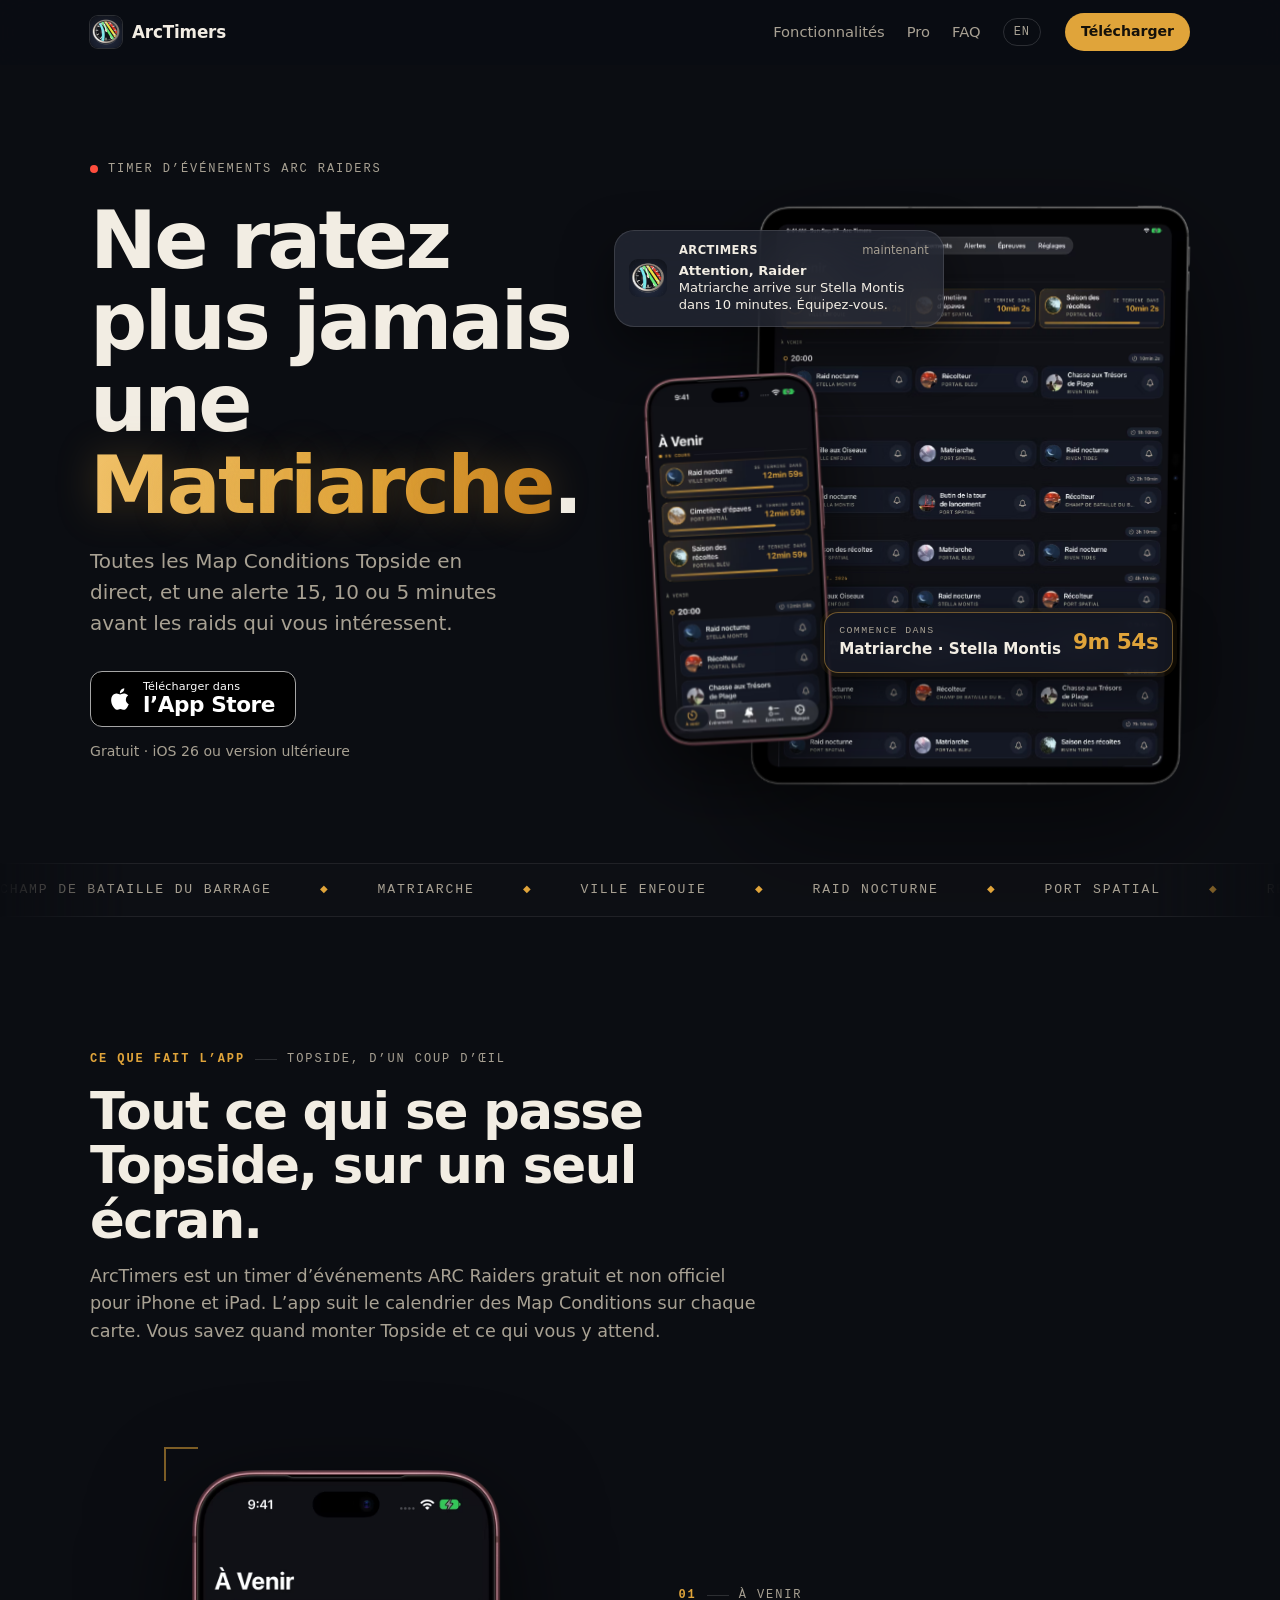
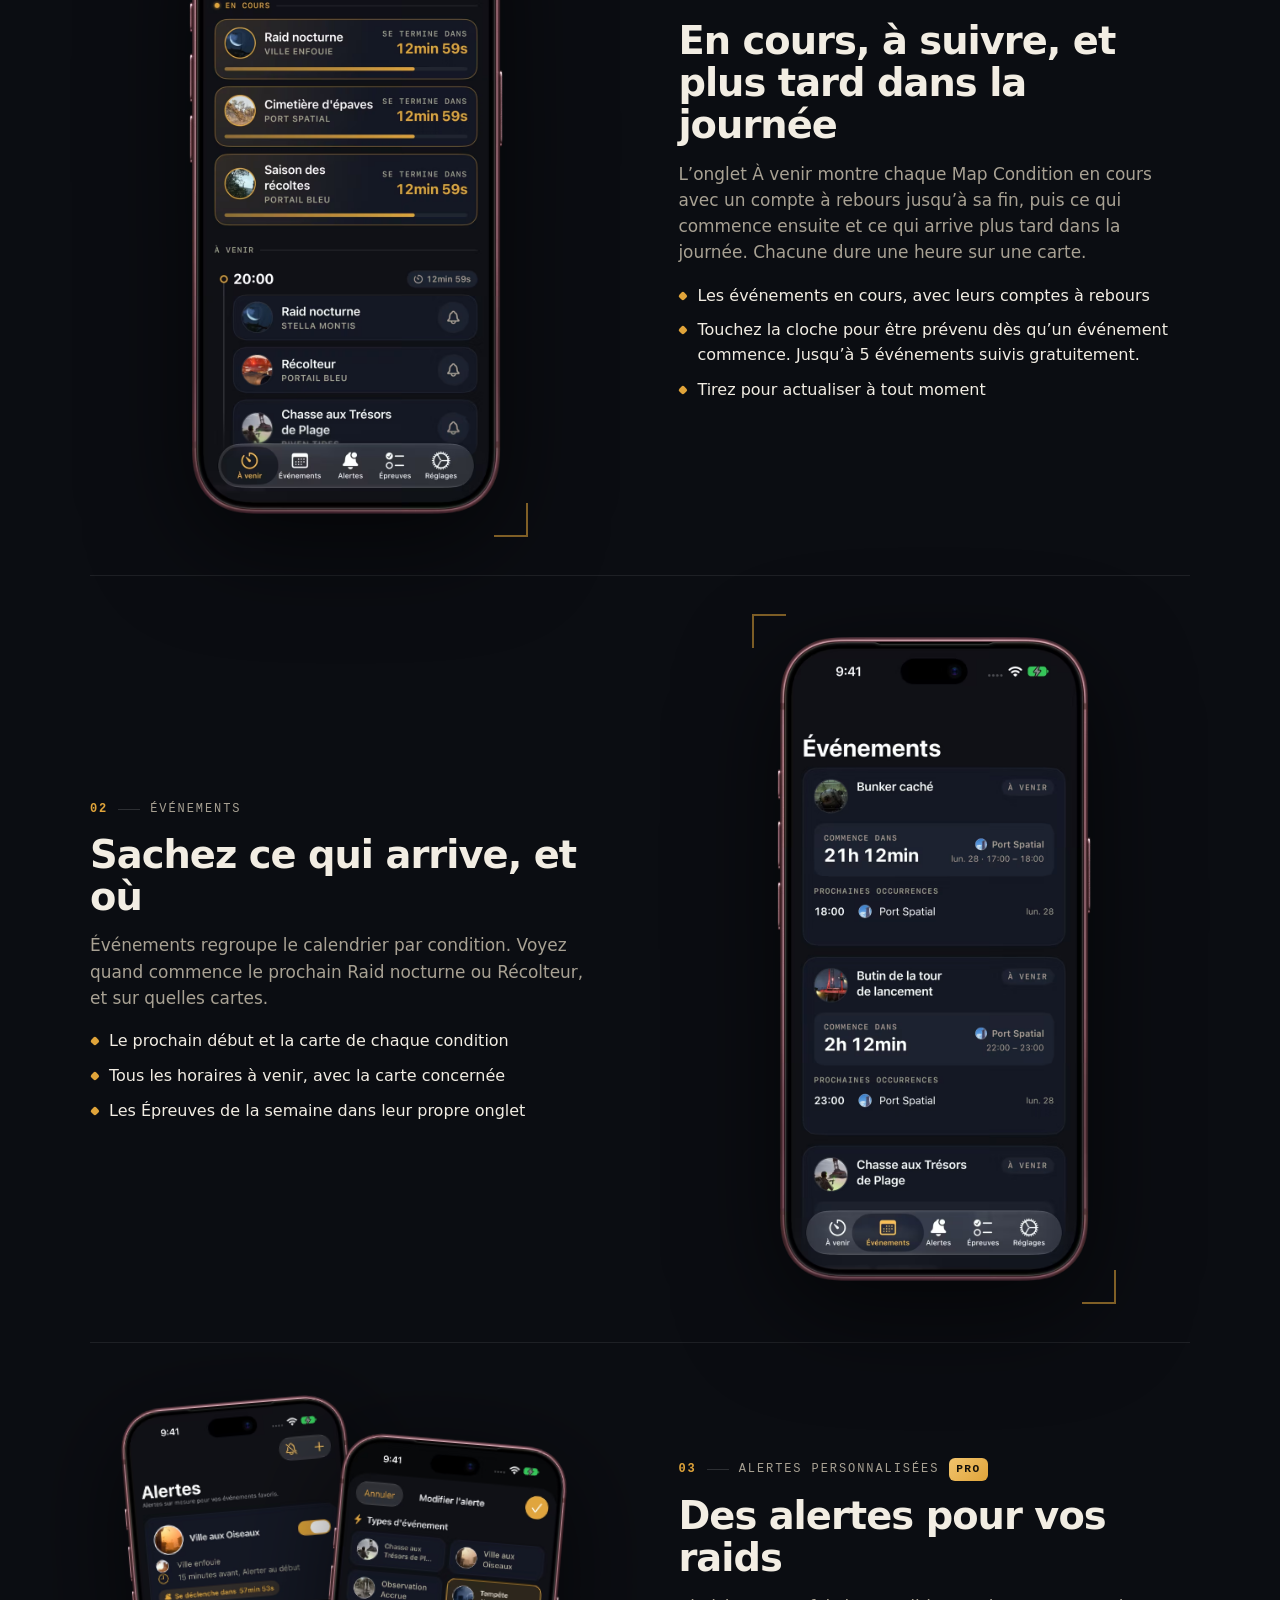
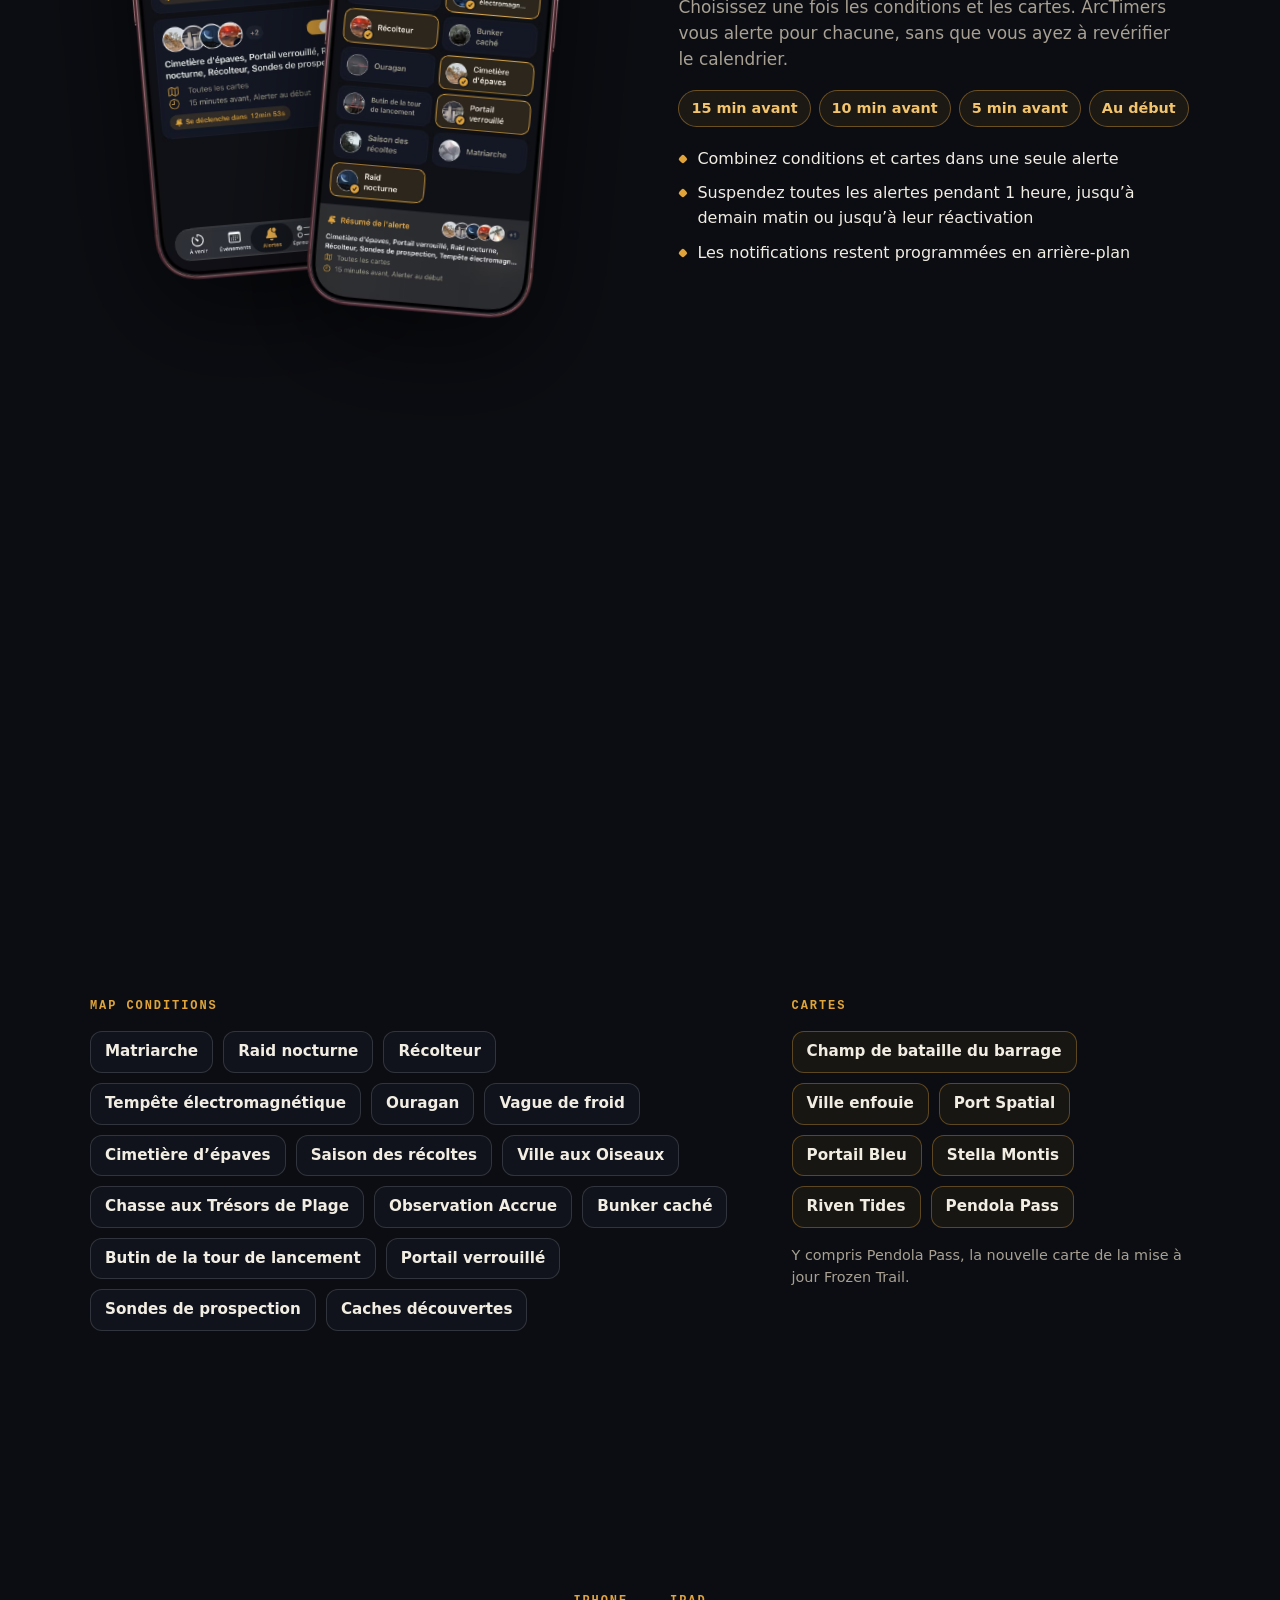
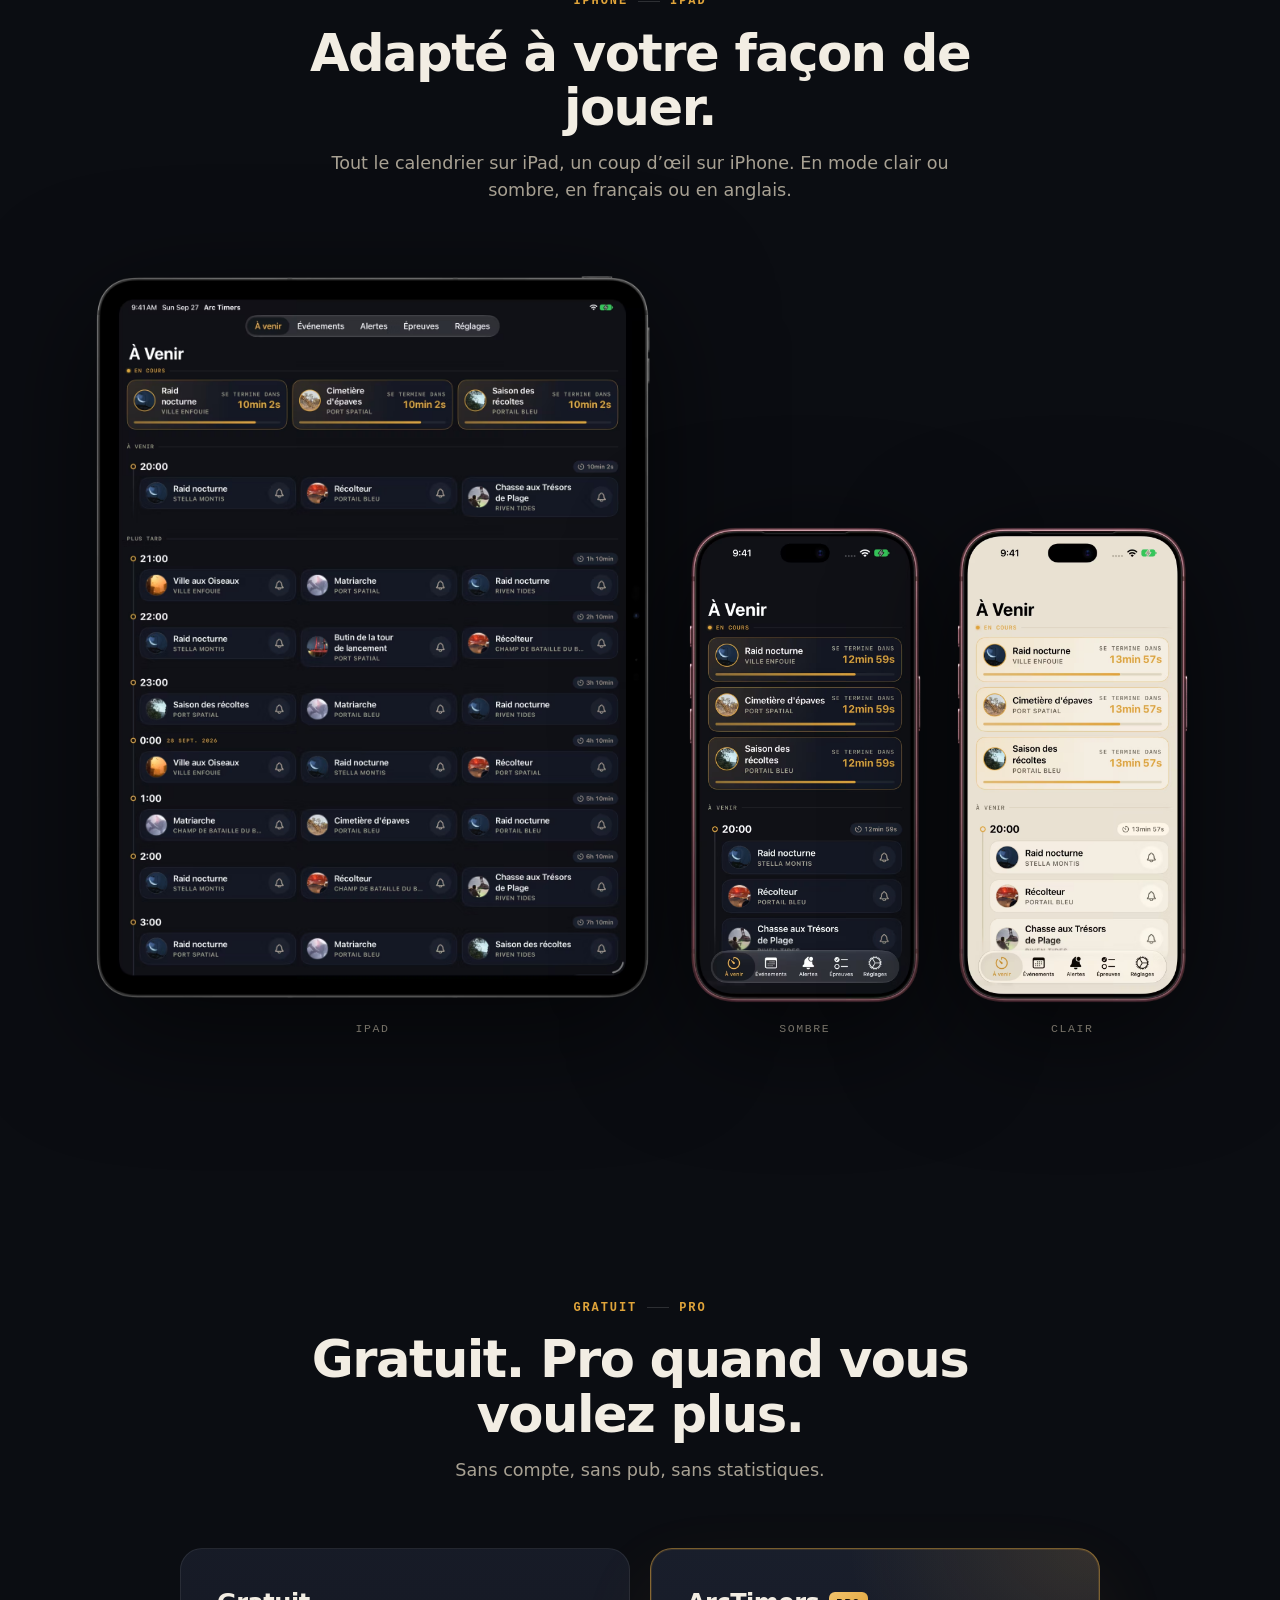
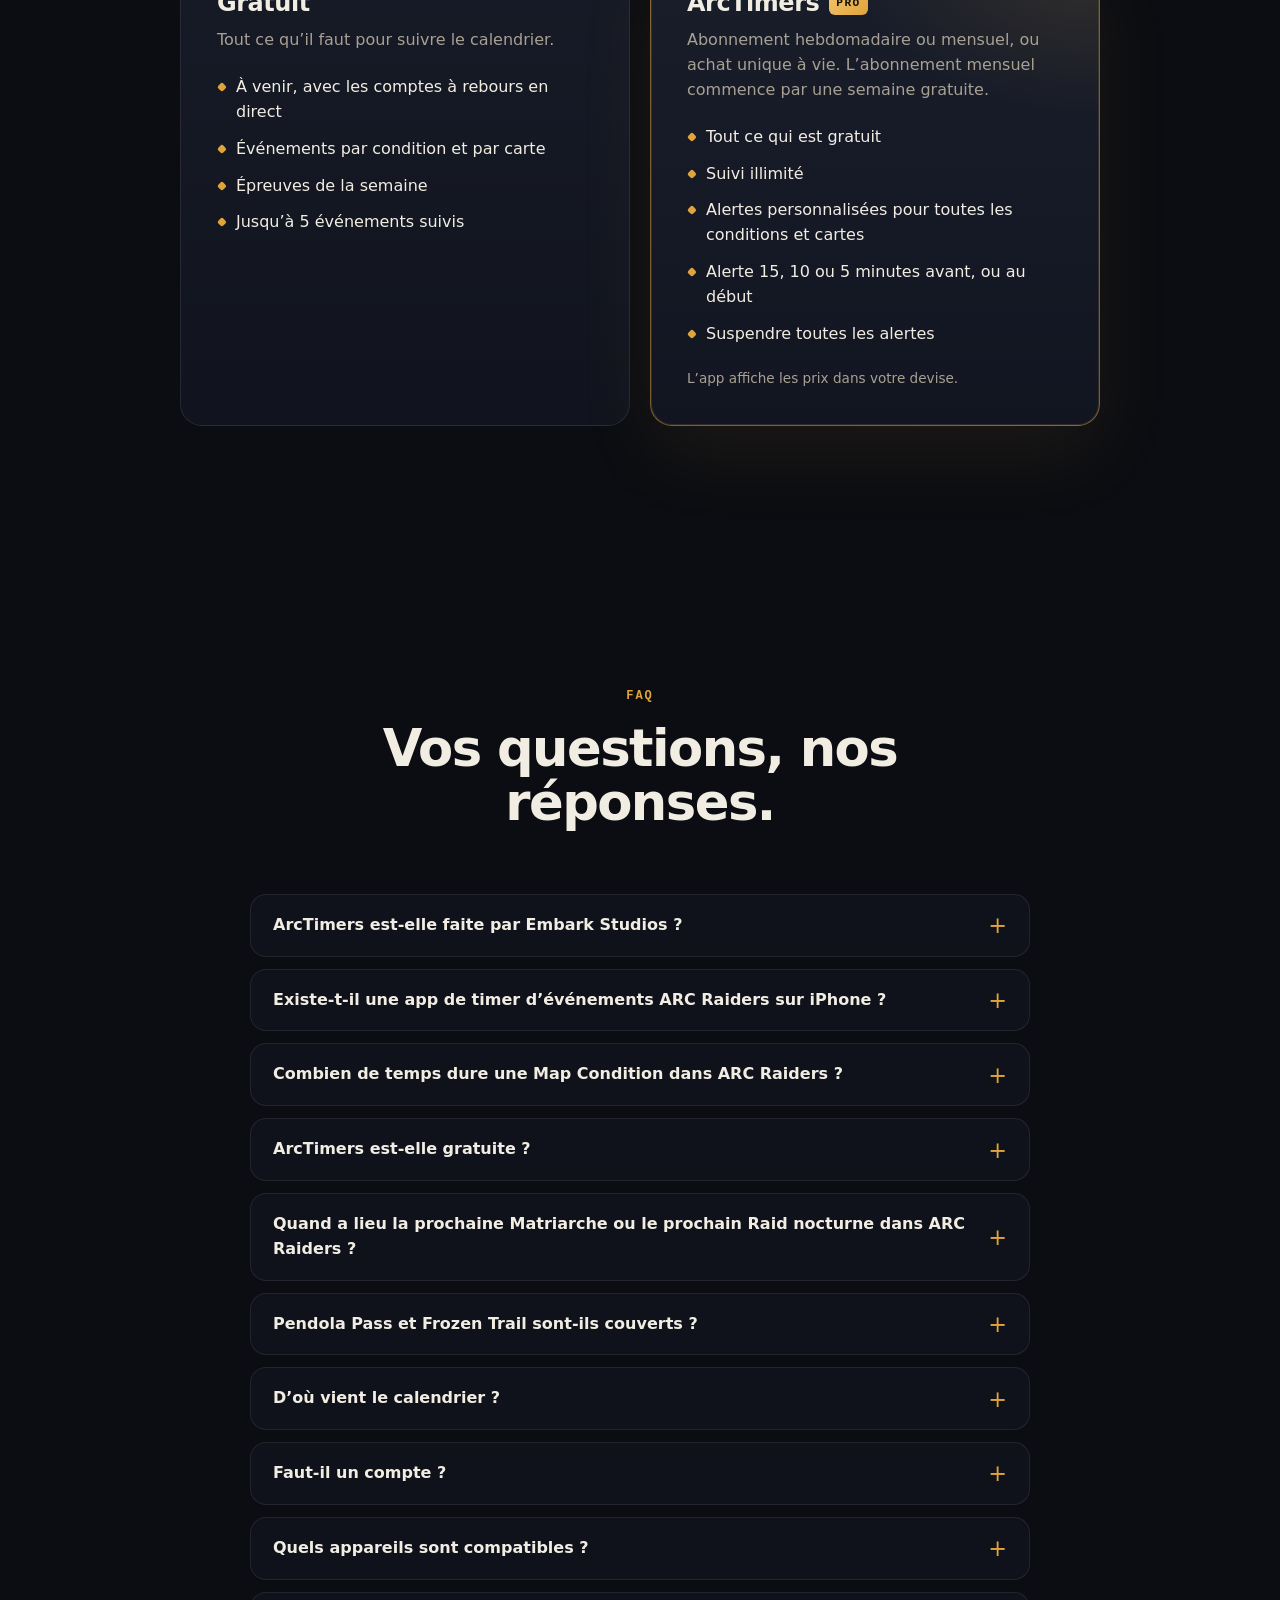
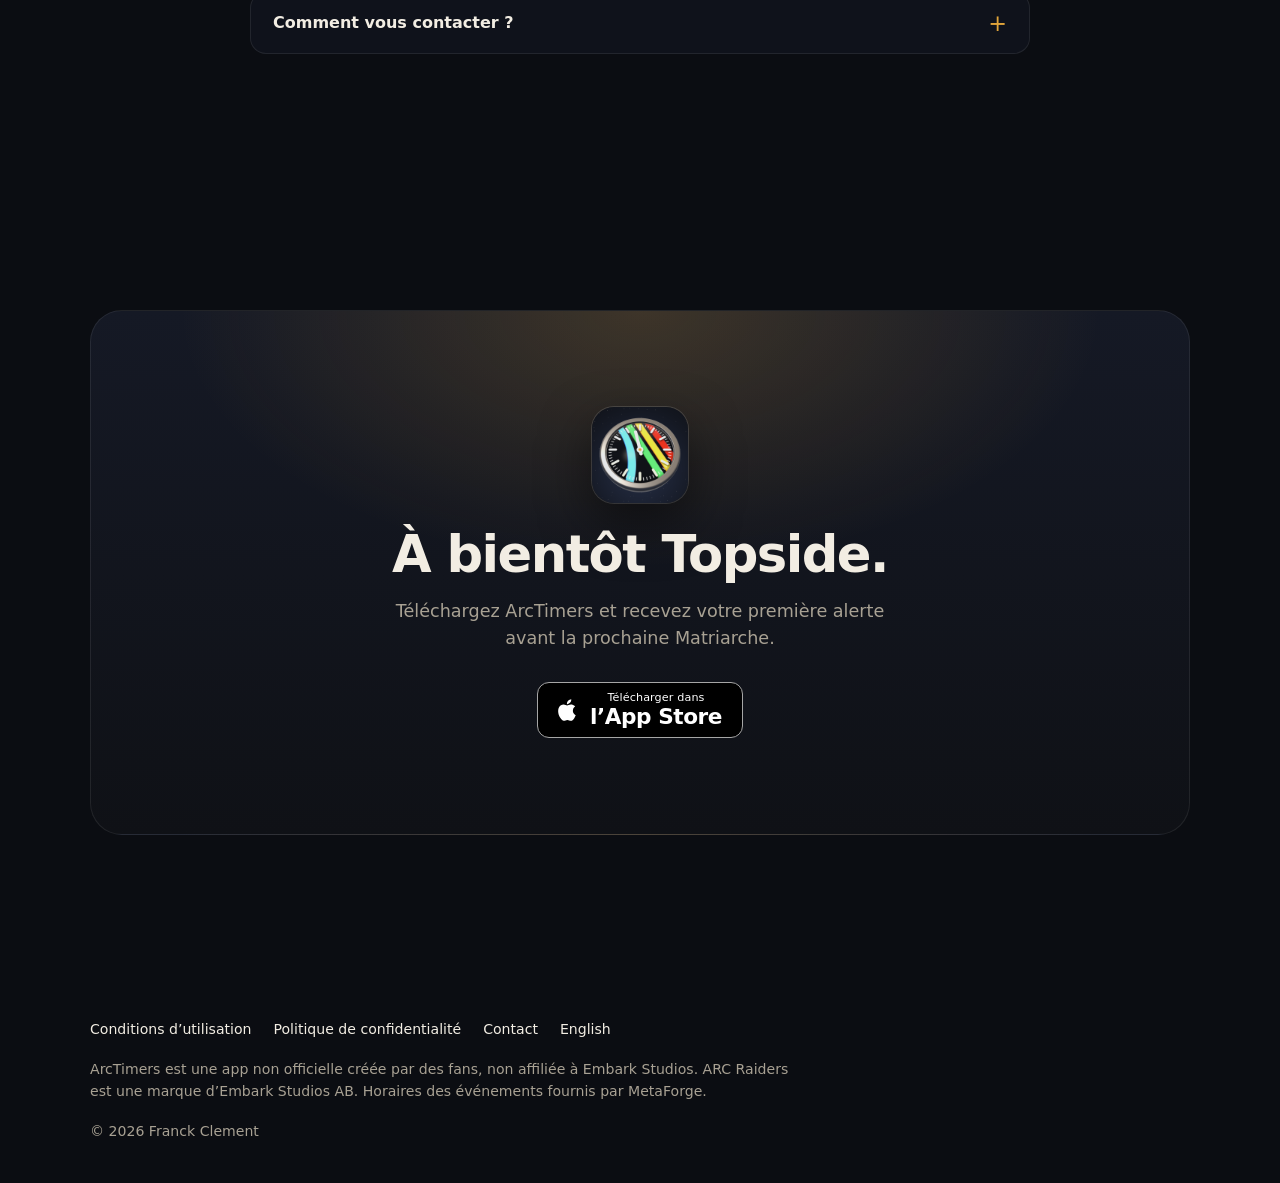
==== fr/index.html @ dec4a7a3 "Add Cloudflare Web Analytics and describe it in the privacy policy" ====
<!DOCTYPE html>
<html lang="fr" class="no-js">
<head>
    <meta charset="UTF-8" />
    <meta name="viewport" content="width=device-width, initial-scale=1, viewport-fit=cover" />
    <meta name="theme-color" content="#0b0d12" />
    <title>Timer d’événements ARC Raiders et alertes | ArcTimers</title>
    <meta name="description" content="Le timer des événements ARC Raiders sur iPhone et iPad : chaque Map Condition, comme la Matriarche, sur chaque carte, avec une alerte avant le début." />
    <link rel="canonical" href="https://arctimers.com/fr/" />
    <link rel="alternate" hreflang="en" href="https://arctimers.com/" />
    <link rel="alternate" hreflang="fr" href="https://arctimers.com/fr/" />
    <link rel="alternate" hreflang="x-default" href="https://arctimers.com/" />
    <meta name="apple-itunes-app" content="app-id=6758253513" />
    <meta property="og:type" content="website" />
    <meta property="og:site_name" content="ArcTimers" />
    <meta property="og:title" content="ArcTimers : ne ratez plus jamais une Matriarche" />
    <meta property="og:description" content="Les Map Conditions d’ARC Raiders en direct, et une alerte avant vos raids. Gratuit sur iPhone et iPad." />
    <meta property="og:url" content="https://arctimers.com/fr/" />
    <meta property="og:image" content="https://arctimers.com/assets/img/og-fr.jpg" />
    <meta property="og:locale" content="fr_FR" />
    <meta property="og:locale:alternate" content="en_US" />
    <meta name="twitter:card" content="summary_large_image" />
    <link rel="icon" type="image/png" href="../assets/img/favicon.png" />
    <link rel="apple-touch-icon" href="../assets/img/apple-touch-icon.png" />
    <link rel="stylesheet" href="../assets/site.css" />
    <script type="application/ld+json">
{
    "@context": "https://schema.org",
    "@graph": [
        {
            "@type": "WebSite",
            "@id": "https://arctimers.com/#website",
            "url": "https://arctimers.com/",
            "name": "ArcTimers",
            "inLanguage": "fr"
        },
        {
            "@type": "WebPage",
            "@id": "https://arctimers.com/fr/#webpage",
            "url": "https://arctimers.com/fr/",
            "name": "Timer d’événements ARC Raiders et alertes",
            "inLanguage": "fr",
            "isPartOf": {
                "@id": "https://arctimers.com/#website"
            },
            "about": {
                "@id": "https://arctimers.com/#app"
            },
            "mainEntity": {
                "@id": "https://arctimers.com/#app"
            },
            "primaryImageOfPage": "https://arctimers.com/assets/img/og-fr.jpg",
            "dateModified": "2026-10-05"
        },
        {
            "@type": "MobileApplication",
            "@id": "https://arctimers.com/#app",
            "name": "ArcTimers: Live Raid Alerts",
            "alternateName": [
                "ArcTimers",
                "ARC Raiders event timer"
            ],
            "description": "Timer des événements ARC Raiders et tracker des Map Conditions, avec une alerte avant chaque Matriarche, Raid nocturne, Récolteur et autre événement.",
            "operatingSystem": "iOS 26, iPadOS 26",
            "applicationCategory": "UtilitiesApplication",
            "url": "https://arctimers.com/fr/",
            "downloadUrl": "https://apps.apple.com/app/id6758253513",
            "installUrl": "https://apps.apple.com/app/id6758253513",
            "image": "https://arctimers.com/assets/img/icon.png",
            "screenshot": "https://arctimers.com/assets/img/fr-iphone-01-timeline.png",
            "inLanguage": [
                "en",
                "fr"
            ],
            "about": {
                "@type": "VideoGame",
                "name": "ARC Raiders",
                "publisher": {
                    "@type": "Organization",
                    "name": "Embark Studios"
                }
            },
            "author": {
                "@type": "Person",
                "name": "Franck Clement"
            },
            "offers": {
                "@type": "Offer",
                "price": "0",
                "priceCurrency": "USD"
            },
            "featureList": [
                "Calendrier des Map Conditions en direct avec comptes à rebours",
                "Événements par condition et par carte",
                "Épreuves de la semaine",
                "Notification au début des événements suivis",
                "Alertes personnalisées 15, 10 ou 5 minutes avant, ou au début (Pro)",
                "Suspendre toutes les alertes (Pro)",
                "Mode clair et sombre",
                "Français et anglais"
            ],
            "sameAs": [
                "https://apps.apple.com/app/id6758253513"
            ],
            "isAccessibleForFree": true
        },
        {
            "@type": "FAQPage",
            "@id": "https://arctimers.com/fr/#faq",
            "mainEntity": [
                {
                    "@type": "Question",
                    "name": "ArcTimers est-elle faite par Embark Studios ?",
                    "acceptedAnswer": {
                        "@type": "Answer",
                        "text": "Non. ArcTimers est une app compagnon et un tracker d’événements non officiels pour ARC Raiders (ArcRaiders), créés par des joueurs. Elle n’est pas affiliée à Embark Studios. ARC Raiders est une marque d’Embark Studios AB."
                    }
                },
                {
                    "@type": "Question",
                    "name": "Existe-t-il une app de timer d’événements ARC Raiders sur iPhone ?",
                    "acceptedAnswer": {
                        "@type": "Answer",
                        "text": "Oui. ArcTimers est un timer d’événements ARC Raiders gratuit pour iPhone et iPad. L’app affiche chaque Map Condition sur chaque carte avec un compte à rebours en direct, et vous envoie une notification avant les événements que vous suivez."
                    }
                },
                {
                    "@type": "Question",
                    "name": "Combien de temps dure une Map Condition dans ARC Raiders ?",
                    "acceptedAnswer": {
                        "@type": "Answer",
                        "text": "Une heure, sur une carte. Les conditions tournent sur les cartes au fil de la journée, et plusieurs peuvent être actives en même temps sur des cartes différentes. ArcTimers montre celles qui sont actives et quand chacune se termine."
                    }
                },
                {
                    "@type": "Question",
                    "name": "ArcTimers est-elle gratuite ?",
                    "acceptedAnswer": {
                        "@type": "Answer",
                        "text": "Oui. À venir, Événements, les Épreuves de la semaine et le suivi de 5 événements sont gratuits. ArcTimers Pro ajoute le suivi illimité, les alertes personnalisées pour toutes les conditions et cartes, une alerte 15, 10 ou 5 minutes avant, et la suspension des alertes. Pro existe en abonnement hebdomadaire, mensuel avec une semaine gratuite, ou en achat unique à vie."
                    }
                },
                {
                    "@type": "Question",
                    "name": "Quand a lieu la prochaine Matriarche ou le prochain Raid nocturne dans ARC Raiders ?",
                    "acceptedAnswer": {
                        "@type": "Answer",
                        "text": "Les Map Conditions tournent sur les cartes selon un calendrier, et chacune dure une heure. Ouvrez ArcTimers pour voir quand commence la prochaine Matriarche, le prochain Raid nocturne, Récolteur ou Tempête électromagnétique, et sur quelle carte, avec un compte à rebours en direct. Touchez la cloche pour être prévenu au début."
                    }
                },
                {
                    "@type": "Question",
                    "name": "Pendola Pass et Frozen Trail sont-ils couverts ?",
                    "acceptedAnswer": {
                        "@type": "Answer",
                        "text": "Oui. Pendola Pass, la carte qui arrive avec la mise à jour Frozen Trail, est suivie comme toutes les autres : Champ de bataille du barrage, Ville enfouie, Port Spatial, Portail Bleu, Stella Montis et Riven Tides."
                    }
                },
                {
                    "@type": "Question",
                    "name": "D’où vient le calendrier ?",
                    "acceptedAnswer": {
                        "@type": "Answer",
                        "text": "Des données communautaires ARC Raiders de MetaForge (metaforge.app). L’app se met à jour à l’ouverture, quand vous tirez pour actualiser, et en arrière-plan pour que vos notifications restent à l’heure."
                    }
                },
                {
                    "@type": "Question",
                    "name": "Faut-il un compte ?",
                    "acceptedAnswer": {
                        "@type": "Answer",
                        "text": "Non. Pas d’inscription, pas de pub, pas de statistiques, pas de SDK tiers. Vos événements suivis et vos alertes personnalisées restent sur votre appareil. Tous les détails dans la Politique de confidentialité."
                    }
                },
                {
                    "@type": "Question",
                    "name": "Quels appareils sont compatibles ?",
                    "acceptedAnswer": {
                        "@type": "Answer",
                        "text": "iPhone et iPad sous iOS ou iPadOS 26 ou version ultérieure. L’app est disponible en français et en anglais."
                    }
                },
                {
                    "@type": "Question",
                    "name": "Comment vous contacter ?",
                    "acceptedAnswer": {
                        "@type": "Answer",
                        "text": "Écrivez à support@arctimers.com. Vos retours et idées sont les bienvenus."
                    }
                }
            ]
        }
    ]
}
    </script>
    <script defer src="../assets/site.js"></script>
</head>
<body>
    <a class="skip" href="#main">Aller au contenu</a>

    <header class="site-header">
        <div class="wrap">
            <a class="brand" href="./" aria-label="Accueil ArcTimers">
                <img src="../assets/img/icon.png" alt="Icône de l’app ArcTimers" width="32" height="32" />
                ArcTimers
            </a>
            <nav class="site-nav" aria-label="Principal">
                <a href="#features">Fonctionnalités</a>
                <a href="#pro">Pro</a>
                <a href="#faq">FAQ</a>
                <a class="lang" href="../" hreflang="en" lang="en">EN</a>
            </nav>
            <a class="btn btn-gold" href="https://apps.apple.com/app/apple-store/id6758253513?pt=120827598&amp;ct=website-header&amp;mt=8">Télécharger</a>
        </div>
    </header>

    <main id="main">
        <section class="hero">
            <div class="wrap">
                <div class="copy">
                    <h1><span class="kicker"><span class="live-dot" aria-hidden="true"></span>Timer d’événements ARC Raiders</span> Ne ratez plus jamais une <span class="gold">Matriarche</span>.</h1>
                    <p class="lede">Toutes les Map Conditions Topside en direct, et une alerte 15, 10 ou 5 minutes avant les raids qui vous intéressent.</p>
                    <div class="cta-row">
                        <a class="appstore" href="https://apps.apple.com/app/apple-store/id6758253513?pt=120827598&amp;ct=website-hero&amp;mt=8" aria-label="Télécharger ArcTimers dans l’App Store">
                            <svg viewBox="0 0 24 24" fill="currentColor" aria-hidden="true"><path d="M18.71 19.5c-.83 1.24-1.71 2.45-3.05 2.47-1.34.03-1.77-.79-3.29-.79-1.53 0-2 .77-3.27.82-1.31.05-2.3-1.32-3.14-2.53C4.25 17 2.94 12.45 4.7 9.39c.87-1.52 2.43-2.48 4.12-2.51 1.28-.02 2.5.87 3.29.87.78 0 2.26-1.07 3.81-.91.65.03 2.47.26 3.64 1.98-.09.06-2.17 1.28-2.15 3.81.03 3.02 2.65 4.03 2.68 4.04-.03.07-.42 1.44-1.38 2.83M13 3.5c.73-.83 1.94-1.46 2.94-1.5.13 1.17-.34 2.35-1.04 3.19-.69.85-1.83 1.51-2.95 1.42-.15-1.15.41-2.35 1.05-3.11z"/></svg>
                            <span><small>Télécharger dans</small><strong>l’App Store</strong></span>
                        </a>
                        <span class="cta-note">Gratuit · iOS 26 ou version ultérieure</span>
                    </div>
                </div>

                <div class="stage" aria-hidden="true">
                    <picture>
                        <source type="image/avif" srcset="../assets/img/fr-ipad-01-timeline.avif" />
                        <img class="ipad" src="../assets/img/fr-ipad-01-timeline.png" width="1400" height="1826" alt="ArcTimers sur iPad avec le calendrier en direct des Map Conditions d’ARC Raiders." fetchpriority="high" />
                    </picture>
                    <picture>
                        <source type="image/avif" srcset="../assets/img/fr-iphone-01-timeline.avif" />
                        <img class="iphone" src="../assets/img/fr-iphone-01-timeline.png" width="760" height="1554" alt="ArcTimers sur iPhone avec les événements ARC Raiders en cours et leurs comptes à rebours." fetchpriority="high" />
                    </picture>
                    <div class="notif float">
                        <img src="../assets/img/icon.png" alt="Icône de l’app ArcTimers" width="38" height="38" />
                        <div class="top"><b>ArcTimers</b><span>maintenant</span></div>
                        <p><strong>Attention, Raider</strong>Matriarche arrive sur Stella Montis dans 10 minutes. Équipez-vous.</p>
                    </div>
                    <div class="chip float delay">
                        <div>
                            <div class="label">Commence dans</div>
                            <div class="name">Matriarche · Stella Montis</div>
                        </div>
                        <div class="time" data-countdown>9m 59s</div>
                    </div>
                </div>
            </div>
        </section>

        <div class="ticker" aria-label="Cartes et Map Conditions couvertes">
            <div class="ticker-track">
                <span>Champ de bataille du barrage</span><span>Matriarche</span><span>Ville enfouie</span><span>Raid nocturne</span><span>Port Spatial</span><span>Récolteur</span><span>Portail Bleu</span><span>Tempête électromagnétique</span><span>Stella Montis</span><span>Ouragan</span><span>Riven Tides</span><span>Cimetière d’épaves</span><span>Pendola Pass</span><span>Saison des récoltes</span>
                <span aria-hidden="true">Champ de bataille du barrage</span><span aria-hidden="true">Matriarche</span><span aria-hidden="true">Ville enfouie</span><span aria-hidden="true">Raid nocturne</span><span aria-hidden="true">Port Spatial</span><span aria-hidden="true">Récolteur</span><span aria-hidden="true">Portail Bleu</span><span aria-hidden="true">Tempête électromagnétique</span><span aria-hidden="true">Stella Montis</span><span aria-hidden="true">Ouragan</span><span aria-hidden="true">Riven Tides</span><span aria-hidden="true">Cimetière d’épaves</span><span aria-hidden="true">Pendola Pass</span><span aria-hidden="true">Saison des récoltes</span>
            </div>
        </div>

        <section class="section" id="features">
            <div class="wrap">
                <div class="section-head reveal">
                    <span class="kicker"><b>Ce que fait l’app</b><span class="dash"></span>Topside, d’un coup d’œil</span>
                    <h2>Tout ce qui se passe Topside, sur un seul écran.</h2>
                    <p>ArcTimers est un timer d’événements ARC Raiders gratuit et non officiel pour iPhone et iPad. L’app suit le calendrier des Map Conditions sur chaque carte. Vous savez quand monter Topside et ce qui vous y attend.</p>
                </div>

                <article class="feature">
                    <div class="media reveal">
                        <picture>
                            <source type="image/avif" srcset="../assets/img/fr-iphone-01-timeline.avif" />
                            <img class="phone" src="../assets/img/fr-iphone-01-timeline.png" width="760" height="1554" loading="lazy" decoding="async" alt="L’onglet À venir d’ArcTimers pour ARC Raiders sur iPhone : Raid nocturne, Cimetière d’épaves et Saison des récoltes en cours avec leurs comptes à rebours, puis les conditions de 20 h." />
                        </picture>
                    </div>
                    <div class="copy reveal">
                        <span class="kicker"><b>01</b><span class="dash"></span>À venir</span>
                        <h3>En cours, à suivre, et plus tard dans la journée</h3>
                        <p>L’onglet À venir montre chaque Map Condition en cours avec un compte à rebours jusqu’à sa fin, puis ce qui commence ensuite et ce qui arrive plus tard dans la journée. Chacune dure une heure sur une carte.</p>
                        <ul class="ticks">
                            <li>Les événements en cours, avec leurs comptes à rebours</li>
                            <li>Touchez la cloche pour être prévenu dès qu’un événement commence. Jusqu’à 5 événements suivis gratuitement.</li>
                            <li>Tirez pour actualiser à tout moment</li>
                        </ul>
                    </div>
                </article>

                <article class="feature flip">
                    <div class="media reveal">
                        <picture>
                            <source type="image/avif" srcset="../assets/img/fr-iphone-02-events.avif" />
                            <img class="phone" src="../assets/img/fr-iphone-02-events.png" width="760" height="1554" loading="lazy" decoding="async" alt="L’onglet Événements : Chasse aux Trésors de Plage commence dans 13 minutes sur Riven Tides, avec ses prochains horaires en dessous." />
                        </picture>
                    </div>
                    <div class="copy reveal">
                        <span class="kicker"><b>02</b><span class="dash"></span>Événements</span>
                        <h3>Sachez ce qui arrive, et où</h3>
                        <p>Événements regroupe le calendrier par condition. Voyez quand commence le prochain Raid nocturne ou Récolteur, et sur quelles cartes.</p>
                        <ul class="ticks">
                            <li>Le prochain début et la carte de chaque condition</li>
                            <li>Tous les horaires à venir, avec la carte concernée</li>
                            <li>Les Épreuves de la semaine dans leur propre onglet</li>
                        </ul>
                    </div>
                </article>

                <article class="feature">
                    <div class="media reveal">
                        <div class="duo">
                            <picture>
                                <source type="image/avif" srcset="../assets/img/fr-iphone-03-alerts.avif" />
                                <img class="phone" src="../assets/img/fr-iphone-03-alerts.png" width="760" height="1554" loading="lazy" decoding="async" alt="L’onglet Alertes avec deux alertes personnalisées : Ville aux Oiseaux sur Ville enfouie, et plusieurs conditions sur toutes les cartes." />
                            </picture>
                            <picture>
                                <source type="image/avif" srcset="../assets/img/fr-iphone-04-alert-editor.avif" />
                                <img class="phone" src="../assets/img/fr-iphone-04-alert-editor.png" width="760" height="1554" loading="lazy" decoding="async" alt="Modification d’une alerte personnalisée : Récolteur, Portail verrouillé et Raid nocturne sont sélectionnés." />
                            </picture>
                        </div>
                    </div>
                    <div class="copy reveal">
                        <span class="kicker"><b>03</b><span class="dash"></span>Alertes personnalisées <span class="pro-tag">PRO</span></span>
                        <h3>Des alertes pour vos raids</h3>
                        <p>Choisissez une fois les conditions et les cartes. ArcTimers vous alerte pour chacune, sans que vous ayez à revérifier le calendrier.</p>
                        <div class="leadtimes" aria-label="Délais d’alerte">
                            <span>15 min avant</span><span>10 min avant</span><span>5 min avant</span><span>Au début</span>
                        </div>
                        <ul class="ticks">
                            <li>Combinez conditions et cartes dans une seule alerte</li>
                            <li>Suspendez toutes les alertes pendant 1 heure, jusqu’à demain matin ou jusqu’à leur réactivation</li>
                            <li>Les notifications restent programmées en arrière-plan</li>
                        </ul>
                    </div>
                </article>
            </div>
        </section>

        <section class="section conditions" aria-labelledby="conditions-title">
            <div class="wrap">
                <div class="section-head reveal">
                    <span class="kicker"><b>Map Conditions</b><span class="dash"></span>Cartes</span>
                    <h2 id="conditions-title">Chaque Map Condition d’ARC Raiders, sur chaque carte.</h2>
                    <p>ArcTimers suit tout le calendrier des événements d’ARC Raiders. Chaque Map Condition dure une heure sur une carte, et l’app vous montre quand commence la prochaine, où, et vous prévient avant.</p>
                </div>
                <div class="catalog reveal">
                    <div>
                        <h3>Map Conditions</h3>
                        <ul class="chips">
                            <li>Matriarche</li>
                            <li>Raid nocturne</li>
                            <li>Récolteur</li>
                            <li>Tempête électromagnétique</li>
                            <li>Ouragan</li>
                            <li>Vague de froid</li>
                            <li>Cimetière d’épaves</li>
                            <li>Saison des récoltes</li>
                            <li>Ville aux Oiseaux</li>
                            <li>Chasse aux Trésors de Plage</li>
                            <li>Observation Accrue</li>
                            <li>Bunker caché</li>
                            <li>Butin de la tour de lancement</li>
                            <li>Portail verrouillé</li>
                            <li>Sondes de prospection</li>
                            <li>Caches découvertes</li>
                        </ul>
                    </div>
                    <div>
                        <h3>Cartes</h3>
                        <ul class="chips maps">
                            <li>Champ de bataille du barrage</li>
                            <li>Ville enfouie</li>
                            <li>Port Spatial</li>
                            <li>Portail Bleu</li>
                            <li>Stella Montis</li>
                            <li>Riven Tides</li>
                            <li>Pendola Pass</li>
                        </ul>
                        <p class="note">Y compris Pendola Pass, la nouvelle carte de la mise à jour Frozen Trail.</p>
                    </div>
                </div>
            </div>
        </section>

        <section class="section" aria-labelledby="devices-title">
            <div class="wrap">
                <div class="section-head center reveal">
                    <span class="kicker"><b>iPhone</b><span class="dash"></span><b>iPad</b></span>
                    <h2 id="devices-title">Adapté à votre façon de jouer.</h2>
                    <p>Tout le calendrier sur iPad, un coup d’œil sur iPhone. En mode clair ou sombre, en français ou en anglais.</p>
                </div>
                <div class="devices reveal">
                    <figure>
                        <picture>
                            <source type="image/avif" srcset="../assets/img/fr-ipad-01-timeline.avif" />
                            <img src="../assets/img/fr-ipad-01-timeline.png" width="1400" height="1826" loading="lazy" decoding="async" alt="ArcTimers sur iPad, le calendrier des événements ARC Raiders, avec trois conditions en cours et le calendrier des huit prochaines heures." />
                        </picture>
                        <figcaption>iPad</figcaption>
                    </figure>
                    <figure>
                        <picture>
                            <source type="image/avif" srcset="../assets/img/fr-iphone-01-timeline.avif" />
                            <img src="../assets/img/fr-iphone-01-timeline.png" width="760" height="1554" loading="lazy" decoding="async" alt="L’onglet À venir sur iPhone en mode sombre." />
                        </picture>
                        <figcaption>Sombre</figcaption>
                    </figure>
                    <figure>
                        <picture>
                            <source type="image/avif" srcset="../assets/img/fr-iphone-01-timeline-light.avif" />
                            <img src="../assets/img/fr-iphone-01-timeline-light.png" width="760" height="1554" loading="lazy" decoding="async" alt="L’onglet À venir sur iPhone en mode clair." />
                        </picture>
                        <figcaption>Clair</figcaption>
                    </figure>
                </div>
            </div>
        </section>


        <section class="section" id="pro">
            <div class="wrap">
                <div class="section-head center reveal">
                    <span class="kicker"><b>Gratuit</b><span class="dash"></span><b>Pro</b></span>
                    <h2>Gratuit. Pro quand vous voulez plus.</h2>
                    <p>Sans compte, sans pub, sans statistiques.</p>
                </div>
                <div class="plans">
                    <div class="plan reveal">
                        <h3>Gratuit</h3>
                        <p class="price">Tout ce qu’il faut pour suivre le calendrier.</p>
                        <ul class="ticks">
                            <li>À venir, avec les comptes à rebours en direct</li>
                            <li>Événements par condition et par carte</li>
                            <li>Épreuves de la semaine</li>
                            <li>Jusqu’à 5 événements suivis</li>
                        </ul>
                    </div>
                    <div class="plan pro reveal">
                        <h3>ArcTimers <span class="pro-tag">PRO</span></h3>
                        <p class="price">Abonnement hebdomadaire ou mensuel, ou achat unique à vie. L’abonnement mensuel commence par une semaine gratuite.</p>
                        <ul class="ticks">
                            <li>Tout ce qui est gratuit</li>
                            <li>Suivi illimité</li>
                            <li>Alertes personnalisées pour toutes les conditions et cartes</li>
                            <li>Alerte 15, 10 ou 5 minutes avant, ou au début</li>
                            <li>Suspendre toutes les alertes</li>
                        </ul>
                        <p class="fine">L’app affiche les prix dans votre devise.</p>
                    </div>
                </div>
            </div>
        </section>

        <section class="section" id="faq">
            <div class="wrap">
                <div class="section-head center reveal">
                    <span class="kicker"><b>FAQ</b></span>
                    <h2>Vos questions, nos réponses.</h2>
                </div>
                <div class="faq reveal">
                    <details>
                        <summary>ArcTimers est-elle faite par Embark Studios ?</summary>
                        <p>Non. ArcTimers est une app compagnon et un tracker d’événements non officiels pour ARC Raiders (ArcRaiders), créés par des joueurs. Elle n’est pas affiliée à Embark Studios. ARC Raiders est une marque d’Embark Studios AB.</p>
                    </details>
                    <details>
                        <summary>Existe-t-il une app de timer d’événements ARC Raiders sur iPhone ?</summary>
                        <p>Oui. ArcTimers est un timer d’événements ARC Raiders gratuit pour iPhone et iPad. L’app affiche chaque Map Condition sur chaque carte avec un compte à rebours en direct, et vous envoie une notification avant les événements que vous suivez.</p>
                    </details>
                    <details>
                        <summary>Combien de temps dure une Map Condition dans ARC Raiders ?</summary>
                        <p>Une heure, sur une carte. Les conditions tournent sur les cartes au fil de la journée, et plusieurs peuvent être actives en même temps sur des cartes différentes. ArcTimers montre celles qui sont actives et quand chacune se termine.</p>
                    </details>
                    <details>
                        <summary>ArcTimers est-elle gratuite ?</summary>
                        <p>Oui. À venir, Événements, les Épreuves de la semaine et le suivi de 5 événements sont gratuits. ArcTimers Pro ajoute le suivi illimité, les alertes personnalisées pour toutes les conditions et cartes, une alerte 15, 10 ou 5 minutes avant, et la suspension des alertes. Pro existe en abonnement hebdomadaire, mensuel avec une semaine gratuite, ou en achat unique à vie.</p>
                    </details>
                    <details>
                        <summary>Quand a lieu la prochaine Matriarche ou le prochain Raid nocturne dans ARC Raiders ?</summary>
                        <p>Les Map Conditions tournent sur les cartes selon un calendrier, et chacune dure une heure. Ouvrez ArcTimers pour voir quand commence la prochaine Matriarche, le prochain Raid nocturne, Récolteur ou Tempête électromagnétique, et sur quelle carte, avec un compte à rebours en direct. Touchez la cloche pour être prévenu au début.</p>
                    </details>
                    <details>
                        <summary>Pendola Pass et Frozen Trail sont-ils couverts ?</summary>
                        <p>Oui. Pendola Pass, la carte qui arrive avec la mise à jour Frozen Trail, est suivie comme toutes les autres : Champ de bataille du barrage, Ville enfouie, Port Spatial, Portail Bleu, Stella Montis et Riven Tides.</p>
                    </details>
                    <details>
                        <summary>D’où vient le calendrier ?</summary>
                        <p>Des données communautaires ARC Raiders de MetaForge (<a href="https://metaforge.app">metaforge.app</a>). L’app se met à jour à l’ouverture, quand vous tirez pour actualiser, et en arrière-plan pour que vos notifications restent à l’heure.</p>
                    </details>
                    <details>
                        <summary>Faut-il un compte ?</summary>
                        <p>Non. Pas d’inscription, pas de pub, pas de statistiques, pas de SDK tiers. Vos événements suivis et vos alertes personnalisées restent sur votre appareil. Tous les détails dans la <a href="legal/#confidentialite">Politique de confidentialité</a>.</p>
                    </details>
                    <details>
                        <summary>Quels appareils sont compatibles ?</summary>
                        <p>iPhone et iPad sous iOS ou iPadOS 26 ou version ultérieure. L’app est disponible en français et en anglais.</p>
                    </details>
                    <details>
                        <summary>Comment vous contacter ?</summary>
                        <p>Écrivez à <a href="mailto:support@arctimers.com">support@arctimers.com</a>. Vos retours et idées sont les bienvenus.</p>
                    </details>
                </div>
            </div>
        </section>

        <section class="section" aria-labelledby="final-title">
            <div class="wrap">
                <div class="final reveal">
                    <img class="icon" src="../assets/img/icon.png" width="96" height="96" alt="Icône de l’app ArcTimers" loading="lazy" />
                    <h2 id="final-title">À bientôt Topside.</h2>
                    <p>Téléchargez ArcTimers et recevez votre première alerte avant la prochaine Matriarche.</p>
                    <div class="cta-row">
                        <a class="appstore" href="https://apps.apple.com/app/apple-store/id6758253513?pt=120827598&amp;ct=website-footer&amp;mt=8" aria-label="Télécharger ArcTimers dans l’App Store">
                            <svg viewBox="0 0 24 24" fill="currentColor" aria-hidden="true"><path d="M18.71 19.5c-.83 1.24-1.71 2.45-3.05 2.47-1.34.03-1.77-.79-3.29-.79-1.53 0-2 .77-3.27.82-1.31.05-2.3-1.32-3.14-2.53C4.25 17 2.94 12.45 4.7 9.39c.87-1.52 2.43-2.48 4.12-2.51 1.28-.02 2.5.87 3.29.87.78 0 2.26-1.07 3.81-.91.65.03 2.47.26 3.64 1.98-.09.06-2.17 1.28-2.15 3.81.03 3.02 2.65 4.03 2.68 4.04-.03.07-.42 1.44-1.38 2.83M13 3.5c.73-.83 1.94-1.46 2.94-1.5.13 1.17-.34 2.35-1.04 3.19-.69.85-1.83 1.51-2.95 1.42-.15-1.15.41-2.35 1.05-3.11z"/></svg>
                            <span><small>Télécharger dans</small><strong>l’App Store</strong></span>
                        </a>
                    </div>
                </div>
            </div>
        </section>
    </main>

    <footer class="site-footer">
        <div class="wrap">
            <nav aria-label="Pied de page">
                <a href="legal/#conditions">Conditions d’utilisation</a>
                <a href="legal/#confidentialite">Politique de confidentialité</a>
                <a href="mailto:support@arctimers.com">Contact</a>
                <a href="../" hreflang="en" lang="en">English</a>
            </nav>
            <p>ArcTimers est une app non officielle créée par des fans, non affiliée à Embark Studios. ARC Raiders est une marque d’Embark Studios AB. Horaires des événements fournis par MetaForge.</p>
            <p>© 2026 Franck Clement</p>
        </div>
    </footer>
    <!-- Cloudflare Web Analytics --><script type='module' src='https://static.cloudflareinsights.com/beacon.min.js' data-cf-beacon='{"token": "47f411f96e3e4d21b99a27da5f8b28dd"}'></script><!-- End Cloudflare Web Analytics -->
</body>
</html>
---- assets/site.css ----
/* ArcTimers home page. Colors come from the app's asset catalog (dark appearance). */
:root {
    color-scheme: dark;
    --bg: #0b0d12;
    --bg-2: #0f1116;
    --surface: #141824;
    --surface-2: #1c2230;
    --line: rgba(255, 255, 255, 0.08);
    --line-strong: rgba(255, 255, 255, 0.14);
    --text: #f2ede3;
    --muted: #a8a193;
    --gold: #e0a43a;
    --gold-soft: #f2c46d;
    --gold-glow: rgba(224, 164, 58, 0.35);
    --live: #ff4d3d;
    --radius: 22px;
    --gutter: clamp(16px, 4vw, 40px);
    --max: 1180px;
    --font: "SF Pro Display", "SF Pro Text", -apple-system, BlinkMacSystemFont, "Helvetica Neue", "Segoe UI", system-ui, sans-serif;
    --mono: "SF Mono", ui-monospace, "JetBrains Mono", Menlo, Consolas, monospace;
}

*, *::before, *::after { box-sizing: border-box; }

html {
    background: var(--bg);
    scroll-behavior: smooth;
    -webkit-text-size-adjust: 100%;
}

body {
    margin: 0;
    font-family: var(--font);
    background: var(--bg);
    color: var(--text);
    line-height: 1.55;
    overflow-x: hidden;
    -webkit-font-smoothing: antialiased;
}

/* Starfield and glow behind the whole page, echoing the app icon. */
body::before {
    content: "";
    position: fixed;
    inset: 0;
    z-index: -1;
    pointer-events: none;
    background:
        radial-gradient(1px 1px at 12% 18%, rgba(255,255,255,.55), transparent 60%),
        radial-gradient(1px 1px at 78% 12%, rgba(255,255,255,.45), transparent 60%),
        radial-gradient(1px 1px at 42% 66%, rgba(255,255,255,.35), transparent 60%),
        radial-gradient(1px 1px at 88% 74%, rgba(255,255,255,.4), transparent 60%),
        radial-gradient(1px 1px at 24% 88%, rgba(255,255,255,.3), transparent 60%),
        radial-gradient(1px 1px at 60% 32%, rgba(255,255,255,.3), transparent 60%),
        radial-gradient(1.5px 1.5px at 6% 52%, rgba(242,196,109,.5), transparent 60%),
        radial-gradient(1.5px 1.5px at 94% 40%, rgba(242,196,109,.4), transparent 60%),
        radial-gradient(ellipse 70% 50% at 80% -10%, rgba(224,164,58,.14), transparent 70%),
        radial-gradient(ellipse 60% 50% at 0% 40%, rgba(60,80,140,.16), transparent 70%),
        var(--bg);
}

img, video { display: block; max-width: 100%; height: auto; }
a { color: var(--gold-soft); text-decoration-thickness: 1px; text-underline-offset: 3px; }
a:hover { color: var(--text); }
:focus-visible { outline: 2px solid var(--gold); outline-offset: 3px; border-radius: 6px; }

.wrap {
    width: 100%;
    max-width: var(--max);
    margin: 0 auto;
    padding: 0 var(--gutter);
}

.skip {
    position: absolute;
    left: -999px;
    top: 8px;
    background: var(--gold);
    color: #111;
    padding: 8px 14px;
    border-radius: 8px;
    z-index: 100;
}
.skip:focus { left: 8px; }

/* ---------- Header ---------- */
.site-header {
    position: sticky;
    top: 0;
    z-index: 50;
    padding-top: env(safe-area-inset-top);
    background: rgba(11, 13, 18, 0.72);
    backdrop-filter: saturate(160%) blur(18px);
    -webkit-backdrop-filter: saturate(160%) blur(18px);
    border-bottom: 1px solid transparent;
    transition: border-color .3s;
}
.site-header.scrolled { border-bottom-color: var(--line); }
.site-header .wrap {
    display: flex;
    align-items: center;
    gap: 24px;
    height: 64px;
}
.brand {
    display: flex;
    align-items: center;
    gap: 10px;
    color: var(--text);
    text-decoration: none;
    font-weight: 700;
    font-size: 1.05rem;
    letter-spacing: -0.01em;
}
.brand img { width: 32px; height: 32px; border-radius: 8px; box-shadow: 0 0 0 1px var(--line-strong); }
.site-nav { display: flex; gap: 22px; margin-left: auto; align-items: center; }
.site-nav a {
    color: var(--muted);
    text-decoration: none;
    font-size: 0.92rem;
}
.site-nav a:hover { color: var(--text); }
.site-nav .lang {
    font-family: var(--mono);
    font-size: 0.75rem;
    letter-spacing: .08em;
    border: 1px solid var(--line-strong);
    border-radius: 999px;
    padding: 4px 10px;
}
.btn {
    display: inline-flex;
    align-items: center;
    gap: 10px;
    border-radius: 999px;
    padding: 10px 18px;
    font-weight: 600;
    font-size: 0.95rem;
    text-decoration: none;
    transition: transform .2s, box-shadow .2s, background .2s;
}
.btn-gold { background: var(--gold); color: #15110a; }
.btn-gold:hover { color: #15110a; background: var(--gold-soft); box-shadow: 0 8px 30px var(--gold-glow); transform: translateY(-1px); }
.site-header .btn { padding: 8px 16px; font-size: 0.88rem; }

@media (max-width: 760px) {
    .site-nav a:not(.lang) { display: none; }
    .site-header .wrap { gap: 12px; }
}

/* ---------- HUD bits ---------- */
.kicker {
    display: inline-flex;
    align-items: center;
    gap: 10px;
    font-family: var(--mono);
    font-size: 0.75rem;
    letter-spacing: 0.16em;
    text-transform: uppercase;
    color: var(--muted);
}
.kicker b { color: var(--gold); font-weight: 600; }
.kicker .dash { width: 22px; height: 1px; background: var(--line-strong); }
.live-dot {
    width: 8px; height: 8px; border-radius: 50%;
    background: var(--live);
    box-shadow: 0 0 0 0 rgba(255,77,61,.6);
    animation: pulse 2s infinite;
}
@keyframes pulse {
    0% { box-shadow: 0 0 0 0 rgba(255,77,61,.55); }
    70% { box-shadow: 0 0 0 10px rgba(255,77,61,0); }
    100% { box-shadow: 0 0 0 0 rgba(255,77,61,0); }
}
.gold { color: var(--gold); }
.pro-tag {
    display: inline-block;
    font-family: var(--mono);
    font-size: 0.7rem;
    font-weight: 700;
    letter-spacing: .12em;
    color: #15110a;
    background: linear-gradient(135deg, var(--gold-soft), var(--gold));
    border-radius: 6px;
    padding: 3px 7px;
    vertical-align: middle;
}

/* ---------- Hero ---------- */
.hero {
    position: relative;
    padding: clamp(40px, 8vw, 96px) 0 clamp(48px, 8vw, 100px);
}
.hero .wrap {
    display: grid;
    grid-template-columns: minmax(0, 1fr) minmax(0, 1.15fr);
    gap: clamp(24px, 5vw, 64px);
    align-items: center;
}
.hero h1 {
    font-size: clamp(2.6rem, 6.4vw, 5rem);
    line-height: 1.02;
    letter-spacing: -0.035em;
    margin: 0 0 20px;
    font-weight: 800;
}
.hero h1 .kicker { display: flex; width: fit-content; margin: 0 0 22px; line-height: 1.4; font-weight: 400; }
.hero h1 .gold {
    background: linear-gradient(100deg, var(--gold-soft), var(--gold) 60%, #c47d1c);
    -webkit-background-clip: text;
    background-clip: text;
    color: transparent;
    text-shadow: 0 0 40px rgba(224,164,58,.25);
}
.hero .lede {
    font-size: clamp(1.05rem, 1.6vw, 1.25rem);
    color: var(--muted);
    max-width: 34ch;
    margin: 0 0 32px;
}
.cta-row { display: flex; flex-wrap: wrap; align-items: center; gap: 14px 20px; }
.cta-note { color: var(--muted); font-size: 0.88rem; }

/* App Store button, drawn to match Apple's black badge. */
.appstore {
    display: inline-flex;
    align-items: center;
    gap: 10px;
    background: #000;
    color: #fff;
    border: 1px solid #a6a6a6;
    border-radius: 12px;
    padding: 9px 20px 9px 16px;
    text-decoration: none;
    transition: transform .2s, box-shadow .2s, border-color .2s;
}
.appstore:hover { color: #fff; border-color: var(--gold); box-shadow: 0 10px 34px var(--gold-glow); transform: translateY(-2px); }
.appstore svg { width: 26px; height: 32px; flex: none; }
.appstore span { display: flex; flex-direction: column; line-height: 1.1; }
.appstore small { font-size: 0.7rem; letter-spacing: .01em; }
.appstore strong { font-size: 1.35rem; font-weight: 600; letter-spacing: -0.02em; }

.stage {
    position: relative;
    aspect-ratio: 1 / 0.95;
    perspective: 1600px;
}
.stage::before {
    /* gold halo */
    content: "";
    position: absolute;
    inset: 10% 5% 0 15%;
    background: radial-gradient(closest-side, rgba(224,164,58,.28), transparent 75%);
    filter: blur(20px);
}
.stage .ipad {
    position: absolute;
    right: 0;
    top: 0;
    width: 82%;
    transform: rotateY(-14deg) rotateX(4deg);
    transform-origin: right center;
    filter: drop-shadow(0 40px 60px rgba(0,0,0,.6));
}
.stage .iphone {
    position: absolute;
    left: 2%;
    bottom: -4%;
    width: 33%;
    transform: rotateY(10deg) rotateZ(-3deg);
    filter: drop-shadow(0 30px 40px rgba(0,0,0,.7));
    z-index: 2;
}
.notif {
    position: absolute;
    z-index: 3;
    top: 6%;
    left: -4%;
    width: min(330px, 62%);
    display: grid;
    grid-template-columns: 38px 1fr;
    gap: 4px 12px;
    padding: 12px 14px;
    border-radius: 20px;
    background: rgba(40, 44, 56, 0.72);
    backdrop-filter: blur(24px) saturate(180%);
    -webkit-backdrop-filter: blur(24px) saturate(180%);
    border: 1px solid rgba(255,255,255,.12);
    box-shadow: 0 20px 50px rgba(0,0,0,.5);
    font-size: 0.82rem;
    line-height: 1.3;
}
.notif img { width: 38px; height: 38px; border-radius: 9px; grid-row: span 2; align-self: center; }
.notif .top { display: flex; justify-content: space-between; color: var(--muted); font-size: 0.72rem; }
.notif .top b { color: var(--text); font-weight: 600; text-transform: uppercase; letter-spacing: .04em; }
.notif p { margin: 0; grid-column: 2; }
.notif p strong { display: block; }

.chip {
    position: absolute;
    z-index: 3;
    right: 3%;
    bottom: 10%;
    display: flex;
    align-items: center;
    gap: 12px;
    padding: 10px 14px;
    border-radius: 14px;
    background: rgba(20, 24, 36, 0.85);
    border: 1px solid rgba(224,164,58,.45);
    box-shadow: 0 0 0 4px rgba(224,164,58,.06), 0 18px 40px rgba(0,0,0,.5);
    backdrop-filter: blur(14px);
    -webkit-backdrop-filter: blur(14px);
}
.chip .label { font-family: var(--mono); font-size: 0.62rem; letter-spacing: .14em; color: var(--muted); text-transform: uppercase; }
.chip .name { font-weight: 700; font-size: 0.95rem; }
.chip .time {
    font-variant-numeric: tabular-nums;
    font-weight: 700;
    font-size: 1.35rem;
    color: var(--gold);
    letter-spacing: -0.02em;
    min-width: 5.2ch;
    text-align: right;
}

.float { animation: float 7s ease-in-out infinite; }
.float.delay { animation-delay: -3.5s; }
@keyframes float {
    0%, 100% { translate: 0 0; }
    50% { translate: 0 -10px; }
}

@media (max-width: 900px) {
    .hero .wrap { grid-template-columns: 1fr; }
    .hero .copy { text-align: center; }
    .hero h1 .kicker { margin-left: auto; margin-right: auto; }
    .hero .lede { margin-left: auto; margin-right: auto; }
    .cta-row { justify-content: center; }
    .stage { max-width: 620px; width: 100%; margin: 0 auto; }
}
@media (max-width: 520px) {
    .hero .kicker { font-size: 0.66rem; letter-spacing: 0.1em; }
    .notif { left: 0; width: 78%; font-size: 0.76rem; }
    .chip { right: 0; bottom: 4%; }
    .chip .time { font-size: 1.1rem; }
    .stage .iphone { width: 38%; }
}

/* ---------- Map ticker ---------- */
.ticker {
    border-top: 1px solid var(--line);
    border-bottom: 1px solid var(--line);
    background: rgba(15,17,22,.6);
    overflow: hidden;
    padding: 16px 0;
    mask-image: linear-gradient(90deg, transparent, #000 10%, #000 90%, transparent);
    -webkit-mask-image: linear-gradient(90deg, transparent, #000 10%, #000 90%, transparent);
}
.ticker-track {
    display: flex;
    gap: 48px;
    width: max-content;
    animation: ticker 40s linear infinite;
}
.ticker-track span {
    display: inline-flex;
    align-items: center;
    gap: 48px;
    font-family: var(--mono);
    font-size: 0.82rem;
    letter-spacing: .14em;
    text-transform: uppercase;
    color: var(--muted);
    white-space: nowrap;
}
.ticker-track span::after { content: "◆"; color: var(--gold); font-size: 0.6rem; }
@keyframes ticker { to { transform: translateX(-50%); } }

/* ---------- Sections ---------- */
section { scroll-margin-top: 80px; }
.section { padding: clamp(64px, 10vw, 128px) 0; }
.section-head { max-width: 680px; margin-bottom: clamp(36px, 6vw, 64px); }
.section-head.center { margin-left: auto; margin-right: auto; text-align: center; }
h2 {
    font-size: clamp(2rem, 4.2vw, 3.2rem);
    line-height: 1.06;
    letter-spacing: -0.03em;
    margin: 14px 0 16px;
    font-weight: 800;
}
.section-head p { color: var(--muted); font-size: 1.1rem; margin: 0; }

.feature {
    display: grid;
    grid-template-columns: minmax(0, 1fr) minmax(0, 1fr);
    gap: clamp(32px, 6vw, 96px);
    align-items: center;
    padding: clamp(32px, 5vw, 56px) 0;
}
.feature + .feature { border-top: 1px solid var(--line); }
.feature.flip .media { order: 2; }
.feature h3 {
    font-size: clamp(1.7rem, 3vw, 2.4rem);
    line-height: 1.1;
    letter-spacing: -0.025em;
    margin: 14px 0 14px;
    font-weight: 750;
}
.feature p { color: var(--muted); font-size: 1.06rem; margin: 0 0 18px; max-width: 46ch; }
.ticks { list-style: none; padding: 0; margin: 0; display: grid; gap: 10px; }
.ticks li { display: flex; gap: 12px; align-items: baseline; }
.ticks li::before {
    content: "";
    flex: none;
    width: 7px; height: 7px;
    border-radius: 2px;
    background: var(--gold);
    transform: rotate(45deg) translateY(-2px);
}
.media {
    position: relative;
    display: flex;
    justify-content: center;
    align-items: center;
    min-height: 100%;
}
.media::before {
    content: "";
    position: absolute;
    width: 70%;
    aspect-ratio: 1;
    border-radius: 50%;
    background: radial-gradient(closest-side, rgba(224,164,58,.16), transparent 75%);
}
.media > picture, .duo picture { display: block; position: relative; z-index: 1; }
.media > picture { width: min(320px, 72%); }
.phone { width: 100%; filter: drop-shadow(0 30px 50px rgba(0,0,0,.6)); }
.duo { position: relative; z-index: 1; display: flex; justify-content: center; align-items: flex-start; width: 100%; padding-bottom: 8%; }
.duo picture { flex: none; width: min(280px, 46%); }
.duo picture:first-child { transform: rotate(-5deg) translateX(10%); z-index: 1; }
.duo picture:last-child { transform: rotate(5deg) translate(-10%, 8%); z-index: 2; }

/* HUD corner brackets around a single screenshot */
.media > picture::before, .media > picture::after {
    content: "";
    position: absolute;
    width: 34px; height: 34px;
    border: 2px solid rgba(224,164,58,.55);
}
.media > picture::before { top: -18px; left: -22px; border-right: 0; border-bottom: 0; }
.media > picture::after { bottom: -18px; right: -22px; border-left: 0; border-top: 0; }

.leadtimes { display: flex; flex-wrap: wrap; gap: 8px; margin: 4px 0 20px; }
.leadtimes span {
    font-variant-numeric: tabular-nums;
    font-weight: 600;
    font-size: 0.9rem;
    padding: 6px 12px;
    border-radius: 999px;
    border: 1px solid rgba(224,164,58,.4);
    background: rgba(224,164,58,.08);
    color: var(--gold-soft);
}

@media (max-width: 860px) {
    .feature { grid-template-columns: 1fr; }
    .feature.flip .media { order: 0; }
    .feature .copy { text-align: left; }
}

/* ---------- Map Conditions catalog ---------- */
.catalog {
    display: grid;
    grid-template-columns: minmax(0, 1.6fr) minmax(0, 1fr);
    gap: clamp(28px, 5vw, 64px);
}
.catalog h3 {
    font-family: var(--mono);
    font-size: 0.75rem;
    font-weight: 600;
    letter-spacing: .16em;
    text-transform: uppercase;
    color: var(--gold);
    margin: 0 0 16px;
}
.chips { list-style: none; padding: 0; margin: 0; display: flex; flex-wrap: wrap; gap: 10px; }
.chips li {
    padding: 8px 14px;
    border-radius: 12px;
    border: 1px solid var(--line-strong);
    background: rgba(20,24,36,.6);
    font-size: 0.95rem;
    font-weight: 600;
}
.chips.maps li { border-color: rgba(224,164,58,.35); background: rgba(224,164,58,.06); }
.catalog .note { color: var(--muted); font-size: 0.9rem; margin: 16px 0 0; }
@media (max-width: 760px) { .catalog { grid-template-columns: 1fr; } }

/* ---------- Devices band ---------- */
.devices {
    position: relative;
    display: grid;
    grid-template-columns: minmax(0, 2.4fr) minmax(0, 1fr) minmax(0, 1fr);
    gap: clamp(12px, 3vw, 32px);
    align-items: end;
}
.devices picture:first-child img { filter: drop-shadow(0 30px 60px rgba(0,0,0,.6)); }
.devices picture:not(:first-child) img { filter: drop-shadow(0 20px 40px rgba(0,0,0,.6)); }
.devices figcaption, .devices .cap {
    font-family: var(--mono);
    font-size: 0.72rem;
    letter-spacing: .14em;
    text-transform: uppercase;
    color: var(--muted);
    text-align: center;
    margin-top: 14px;
}
@media (max-width: 700px) {
    .devices { grid-template-columns: 1fr 1fr; }
    .devices figure:first-child { grid-column: 1 / -1; }
}
figure { margin: 0; }

/* ---------- Pricing ---------- */
.plans {
    display: grid;
    grid-template-columns: repeat(2, minmax(0, 1fr));
    gap: 20px;
    max-width: 920px;
    margin: 0 auto;
}
.plan {
    position: relative;
    border-radius: var(--radius);
    padding: clamp(24px, 4vw, 36px);
    background: linear-gradient(180deg, rgba(28,34,48,.7), rgba(20,24,36,.7));
    border: 1px solid var(--line);
}
.plan.pro {
    border-color: rgba(224,164,58,.5);
    box-shadow: 0 0 0 1px rgba(224,164,58,.15) inset, 0 30px 80px rgba(224,164,58,.08);
    background:
        radial-gradient(ellipse 80% 50% at 100% 0%, rgba(224,164,58,.14), transparent 70%),
        linear-gradient(180deg, rgba(28,34,48,.85), rgba(20,24,36,.85));
}
.plan h3 { margin: 0 0 6px; font-size: 1.5rem; letter-spacing: -0.02em; display: flex; align-items: center; gap: 10px; }
.plan .price { color: var(--muted); margin: 0 0 22px; }
.plan .ticks { gap: 12px; }
.plan .fine { color: var(--muted); font-size: 0.85rem; margin: 22px 0 0; }
@media (max-width: 720px) { .plans { grid-template-columns: 1fr; } }

/* ---------- FAQ ---------- */
.faq { max-width: 780px; margin: 0 auto; display: grid; gap: 12px; }
.faq details {
    border: 1px solid var(--line);
    border-radius: 16px;
    background: rgba(20,24,36,.55);
    padding: 0 22px;
}
.faq details[open] { border-color: var(--line-strong); }
.faq summary {
    cursor: pointer;
    list-style: none;
    padding: 18px 28px 18px 0;
    font-weight: 600;
    position: relative;
}
.faq summary::-webkit-details-marker { display: none; }
.faq summary::after {
    content: "+";
    position: absolute;
    right: 0;
    top: 50%;
    translate: 0 -50%;
    color: var(--gold);
    font-size: 1.4rem;
    font-weight: 400;
    transition: rotate .2s;
}
.faq details[open] summary::after { rotate: 45deg; }
.faq details p { color: var(--muted); margin: 0 0 18px; }

/* ---------- Final CTA ---------- */
.final {
    text-align: center;
    border-radius: 32px;
    padding: clamp(48px, 8vw, 96px) var(--gutter);
    background:
        radial-gradient(ellipse 60% 70% at 50% 0%, rgba(224,164,58,.2), transparent 70%),
        linear-gradient(180deg, #151925, #0f1116);
    border: 1px solid var(--line);
    position: relative;
    overflow: hidden;
}
.final img.icon { width: 96px; height: 96px; border-radius: 22px; margin: 0 auto 24px; box-shadow: 0 0 0 1px var(--line-strong), 0 20px 50px rgba(0,0,0,.5); }
.final h2 { margin-top: 0; }
.final p { color: var(--muted); font-size: 1.1rem; margin: 0 auto 30px; max-width: 46ch; }
.final .cta-row { justify-content: center; }

/* ---------- Footer ---------- */
.site-footer {
    padding: 56px 0 calc(40px + env(safe-area-inset-bottom));
    color: var(--muted);
    font-size: 0.88rem;
}
.site-footer .wrap { display: grid; gap: 18px; }
.site-footer nav { display: flex; flex-wrap: wrap; gap: 8px 22px; }
.site-footer nav a { color: var(--text); text-decoration: none; }
.site-footer nav a:hover { color: var(--gold-soft); }
.site-footer p { margin: 0; max-width: 80ch; }

/* ---------- Legal pages ---------- */
.legal {
    max-width: 840px;
    margin: 0 auto;
    padding: 0 var(--gutter) clamp(48px, 8vw, 96px);
}
.legal-hero {
    position: relative;
    padding: clamp(40px, 7vw, 88px) 0 clamp(24px, 4vw, 40px);
}
.legal-hero::before {
    content: "";
    position: absolute;
    inset: 0;
    background: radial-gradient(ellipse 70% 80% at 25% 20%, rgba(224,164,58,.12), transparent 70%);
    pointer-events: none;
    z-index: -1;
}
.legal-hero h1 {
    font-size: clamp(2.2rem, 5vw, 3.6rem);
    line-height: 1.04;
    letter-spacing: -0.035em;
    font-weight: 800;
    margin: 16px 0 28px;
}
.legal-tabs { display: flex; flex-wrap: wrap; gap: 10px; }
.legal-tabs a {
    color: var(--text);
    text-decoration: none;
    font-size: 0.9rem;
    font-weight: 600;
    padding: 8px 16px;
    border-radius: 999px;
    border: 1px solid var(--line-strong);
    background: rgba(20,24,36,.6);
    transition: border-color .2s, background .2s, color .2s;
}
.legal-tabs a:hover { color: var(--gold-soft); border-color: rgba(224,164,58,.5); background: rgba(224,164,58,.08); }

.legal .part-title {
    display: flex;
    align-items: center;
    gap: 14px;
    font-size: clamp(1.7rem, 3.4vw, 2.4rem);
    letter-spacing: -0.03em;
    margin: clamp(40px, 6vw, 64px) 0 20px;
    scroll-margin-top: 88px;
}
.legal .part-title .kicker { font-size: 0.8rem; }
.legal section {
    position: relative;
    border-radius: var(--radius);
    padding: clamp(22px, 4vw, 32px);
    margin-bottom: 14px;
    background: linear-gradient(180deg, rgba(28,34,48,.62), rgba(20,24,36,.62));
    border: 1px solid var(--line);
    overflow-wrap: break-word;
    scroll-margin-top: 88px;
}
.legal section.summary {
    border-color: rgba(224,164,58,.5);
    box-shadow: 0 0 0 1px rgba(224,164,58,.12) inset, 0 30px 80px rgba(224,164,58,.06);
    background:
        radial-gradient(ellipse 80% 60% at 100% 0%, rgba(224,164,58,.12), transparent 70%),
        linear-gradient(180deg, rgba(28,34,48,.8), rgba(20,24,36,.8));
}
.legal section h2 {
    font-size: 1.3rem;
    line-height: 1.25;
    letter-spacing: -0.015em;
    font-weight: 700;
    margin: 0 0 12px;
    color: var(--text);
}
.legal section h3 {
    font-size: 1rem;
    font-weight: 650;
    margin: 22px 0 6px;
    color: var(--gold-soft);
}
.legal section p, .legal section li { color: #cfc9bd; }
.legal section p { margin: 0 0 12px; }
.legal section p:last-child { margin-bottom: 0; }
.legal section ul { padding-left: 0; list-style: none; margin: 0 0 12px; display: grid; gap: 8px; }
.legal section ul li { display: flex; gap: 12px; align-items: baseline; }
.legal section ul li::before {
    content: "";
    flex: none;
    width: 6px; height: 6px;
    border-radius: 2px;
    background: var(--gold);
    transform: rotate(45deg) translateY(-2px);
}
.legal section strong { color: var(--text); }
.legal .muted { color: var(--muted); font-size: 0.9rem; }

/* ---------- Reveal on scroll ---------- */
.reveal { opacity: 0; transform: translateY(24px); transition: opacity .8s ease, transform .8s cubic-bezier(.2,.7,.2,1); }
.reveal.in { opacity: 1; transform: none; }
.no-js .reveal { opacity: 1; transform: none; }

@media (prefers-reduced-motion: reduce) {
    html { scroll-behavior: auto; }
    .float, .ticker-track, .live-dot { animation: none; }
    .reveal { opacity: 1; transform: none; transition: none; }
}
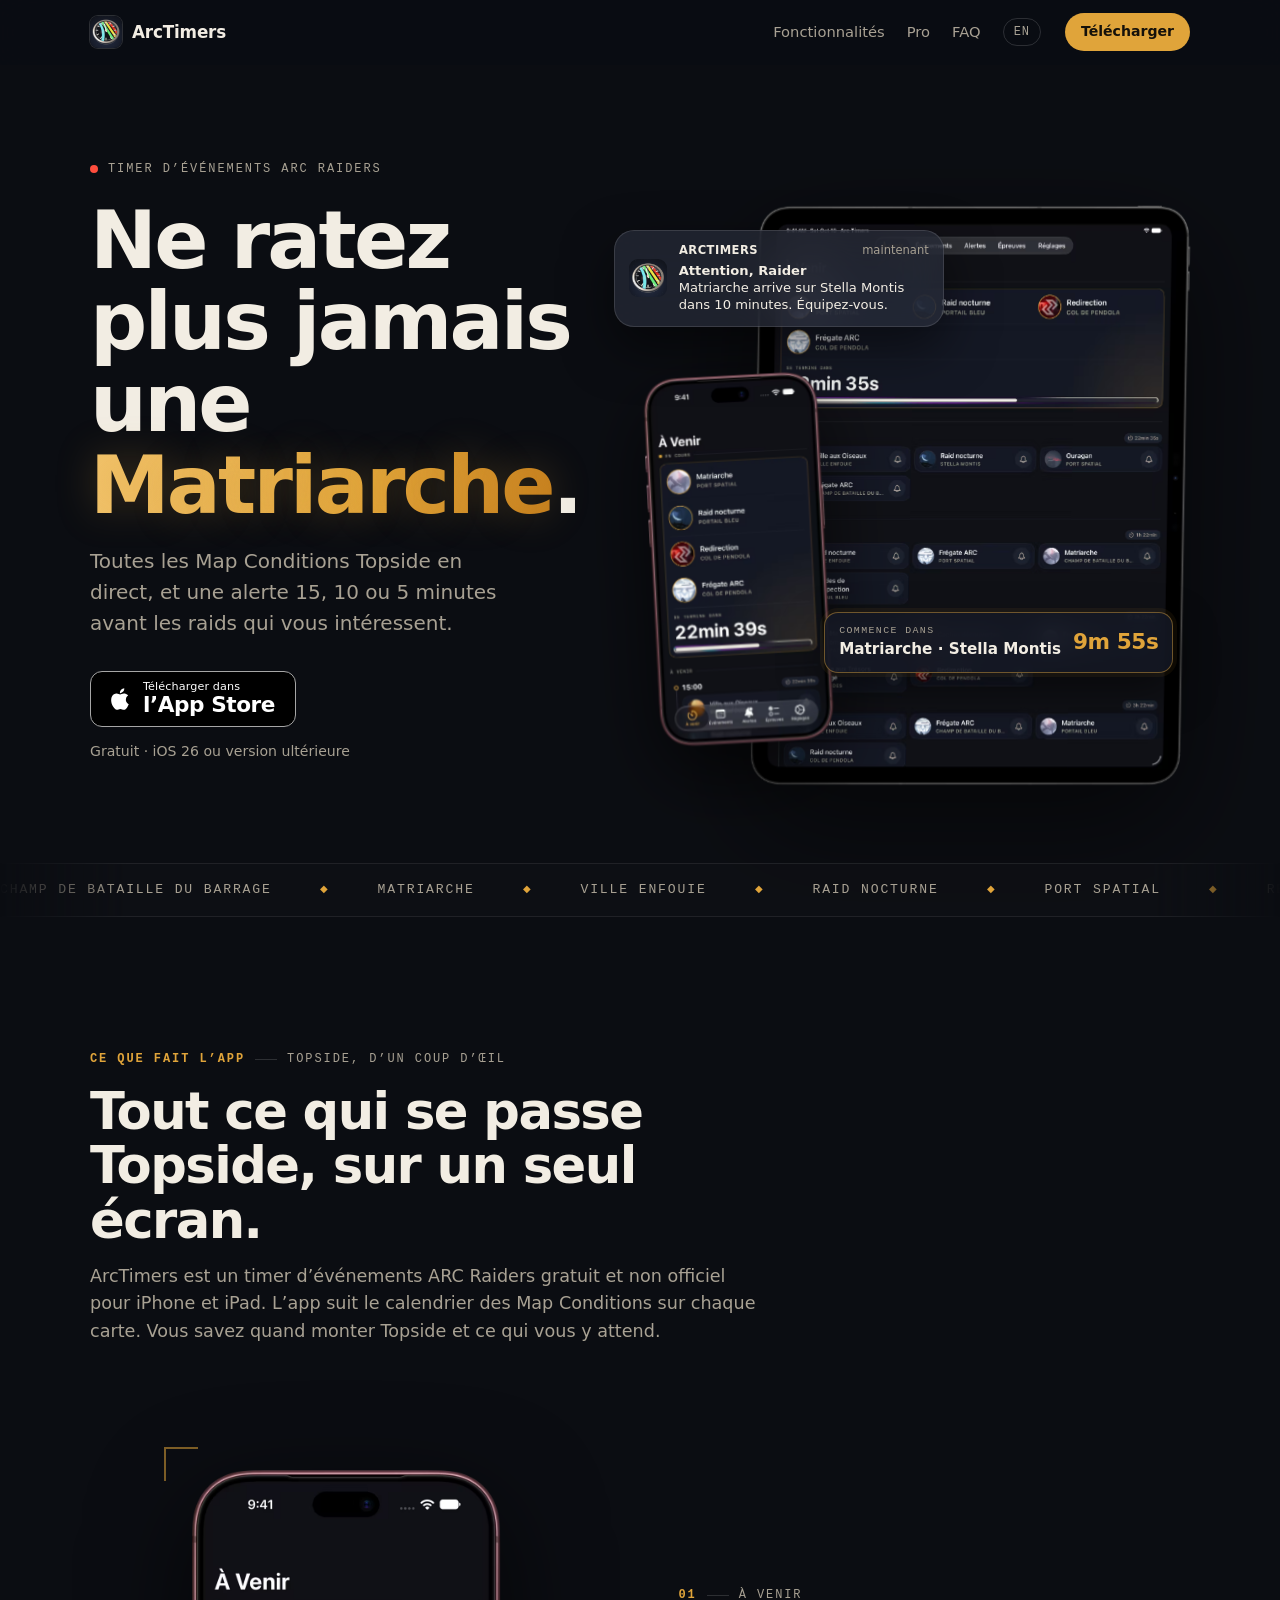
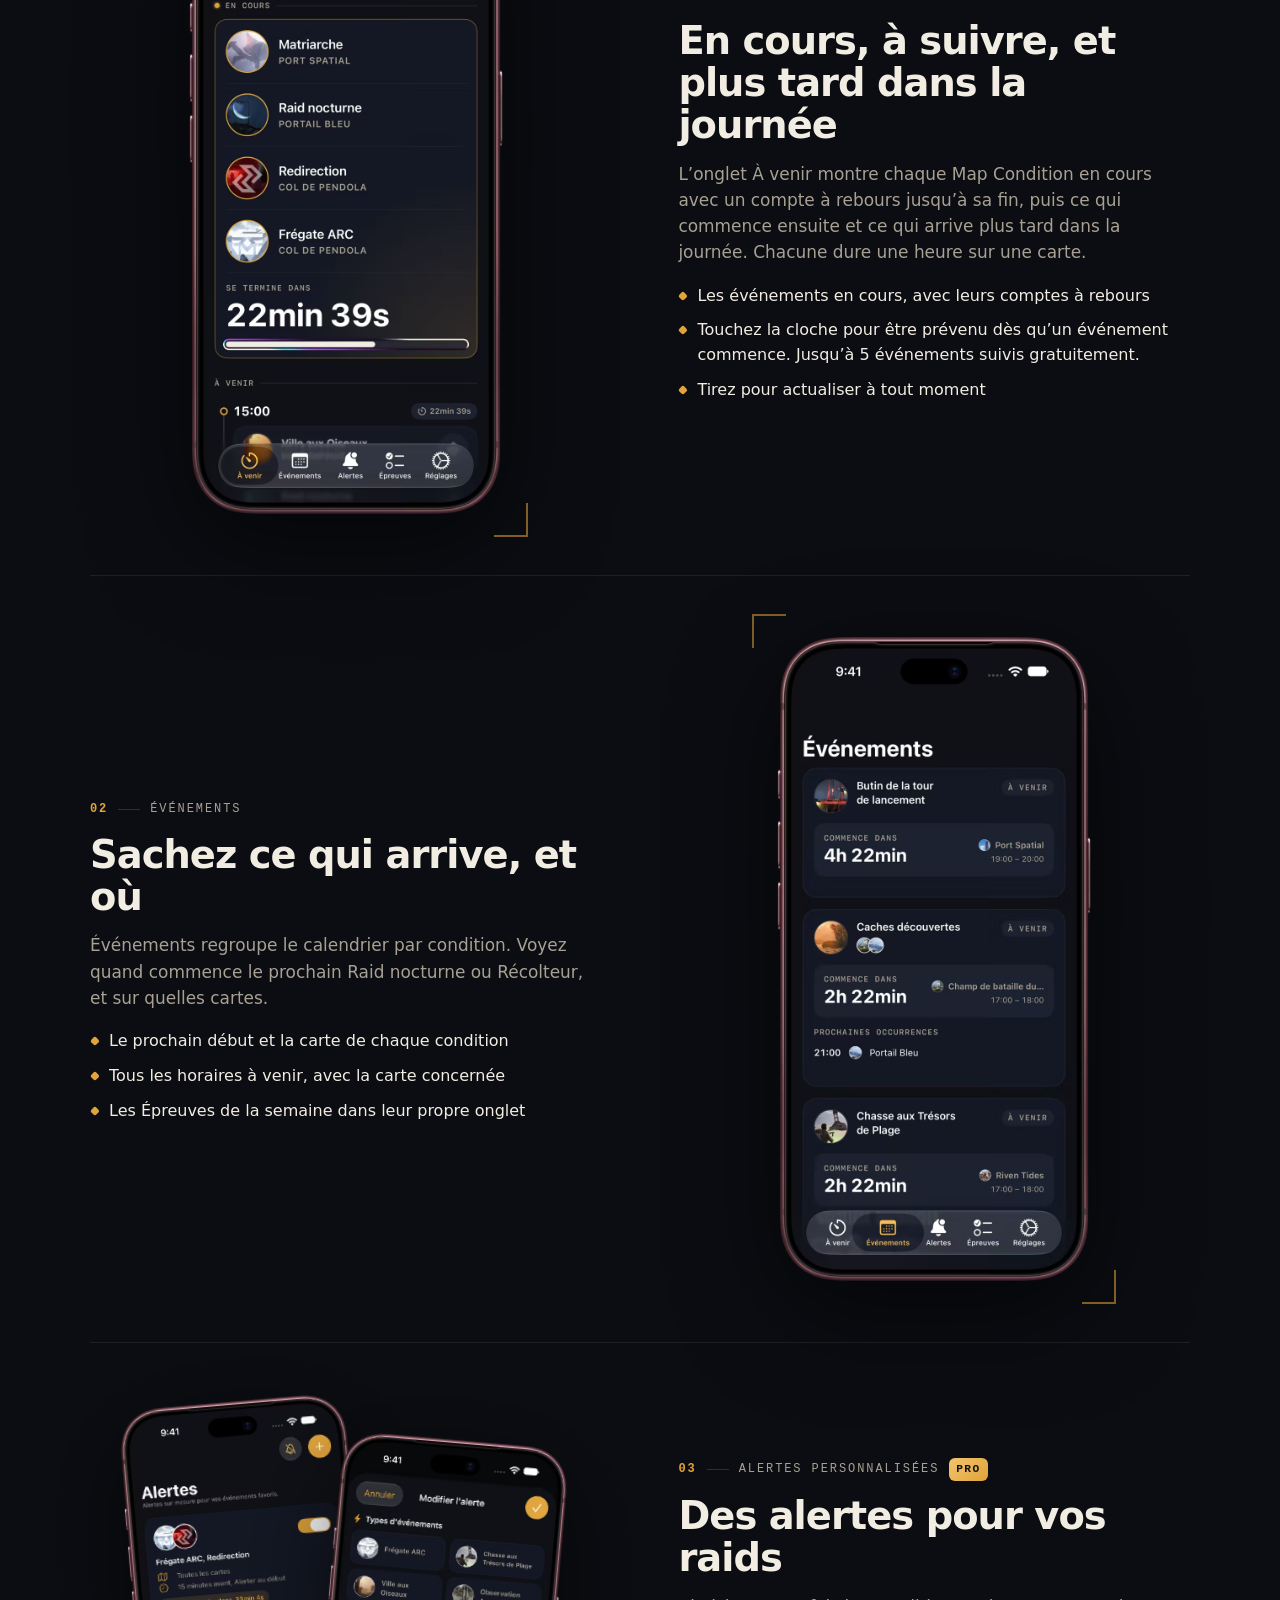
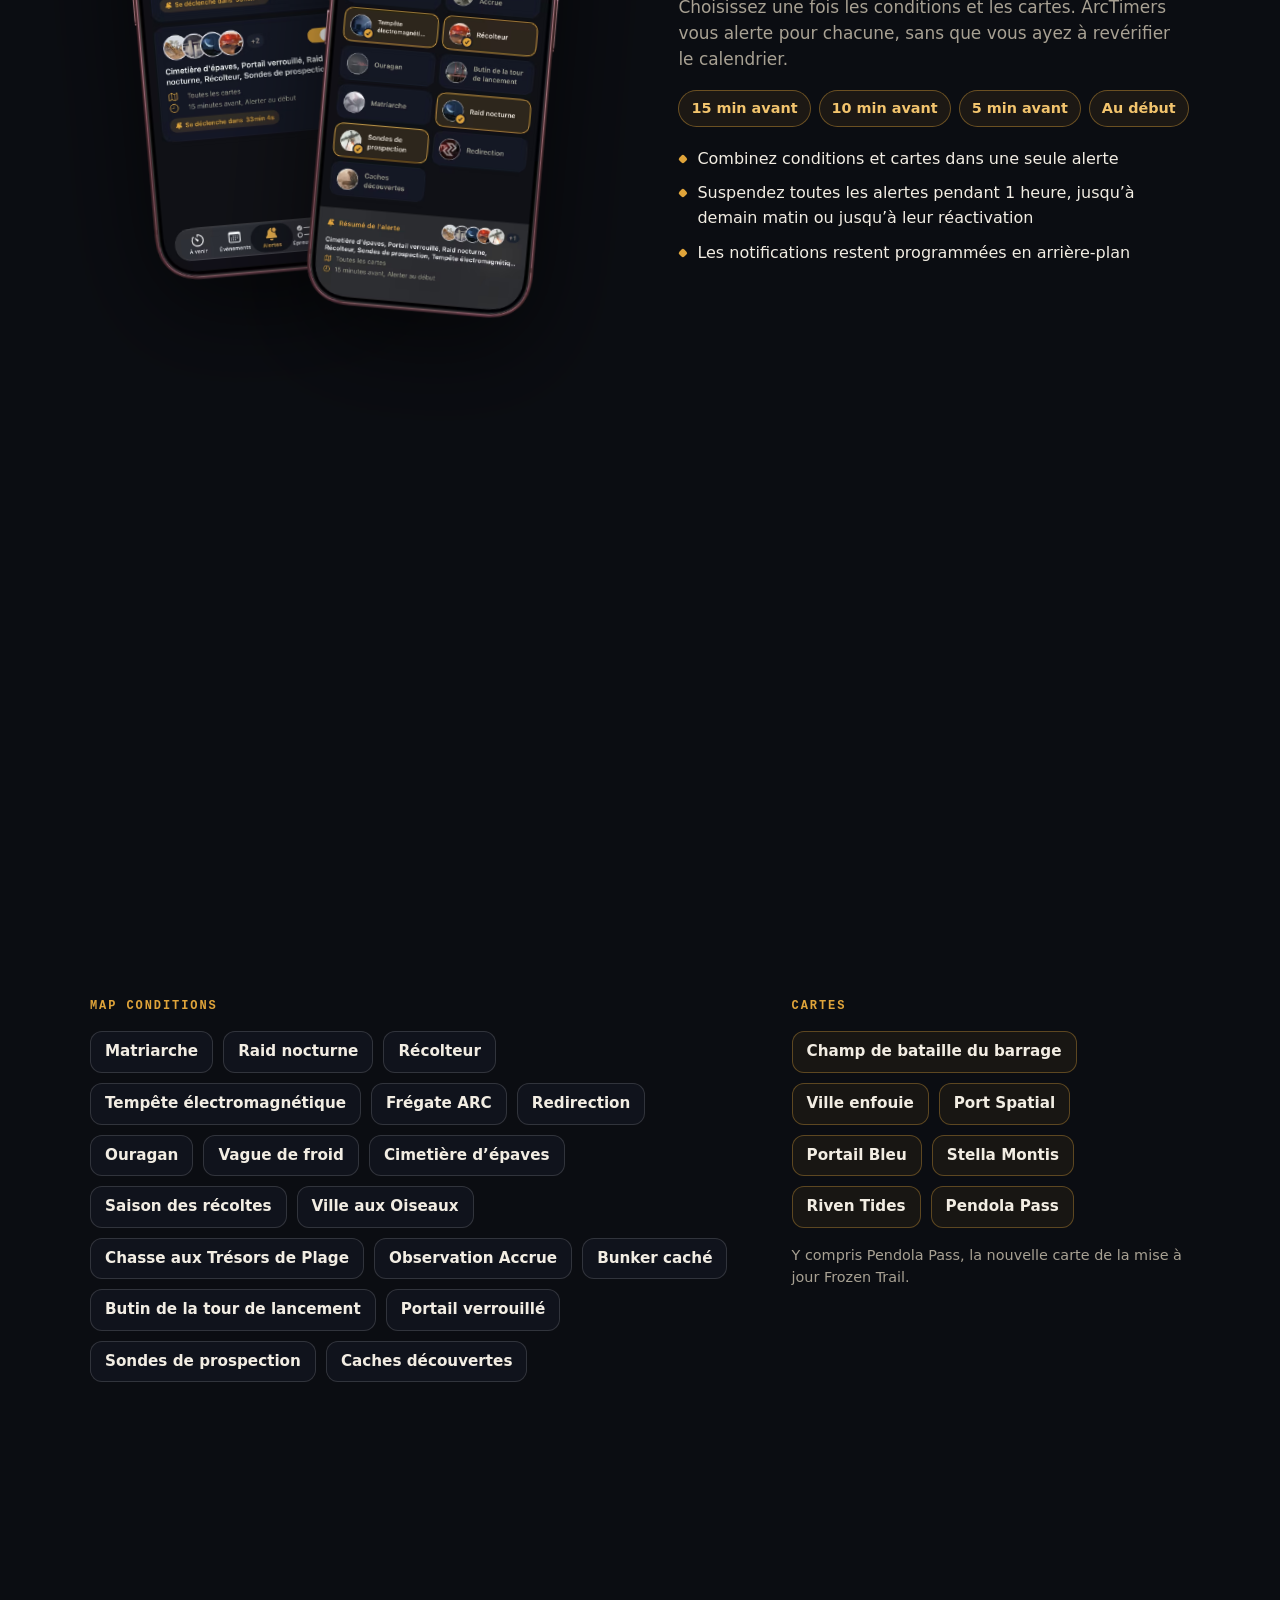
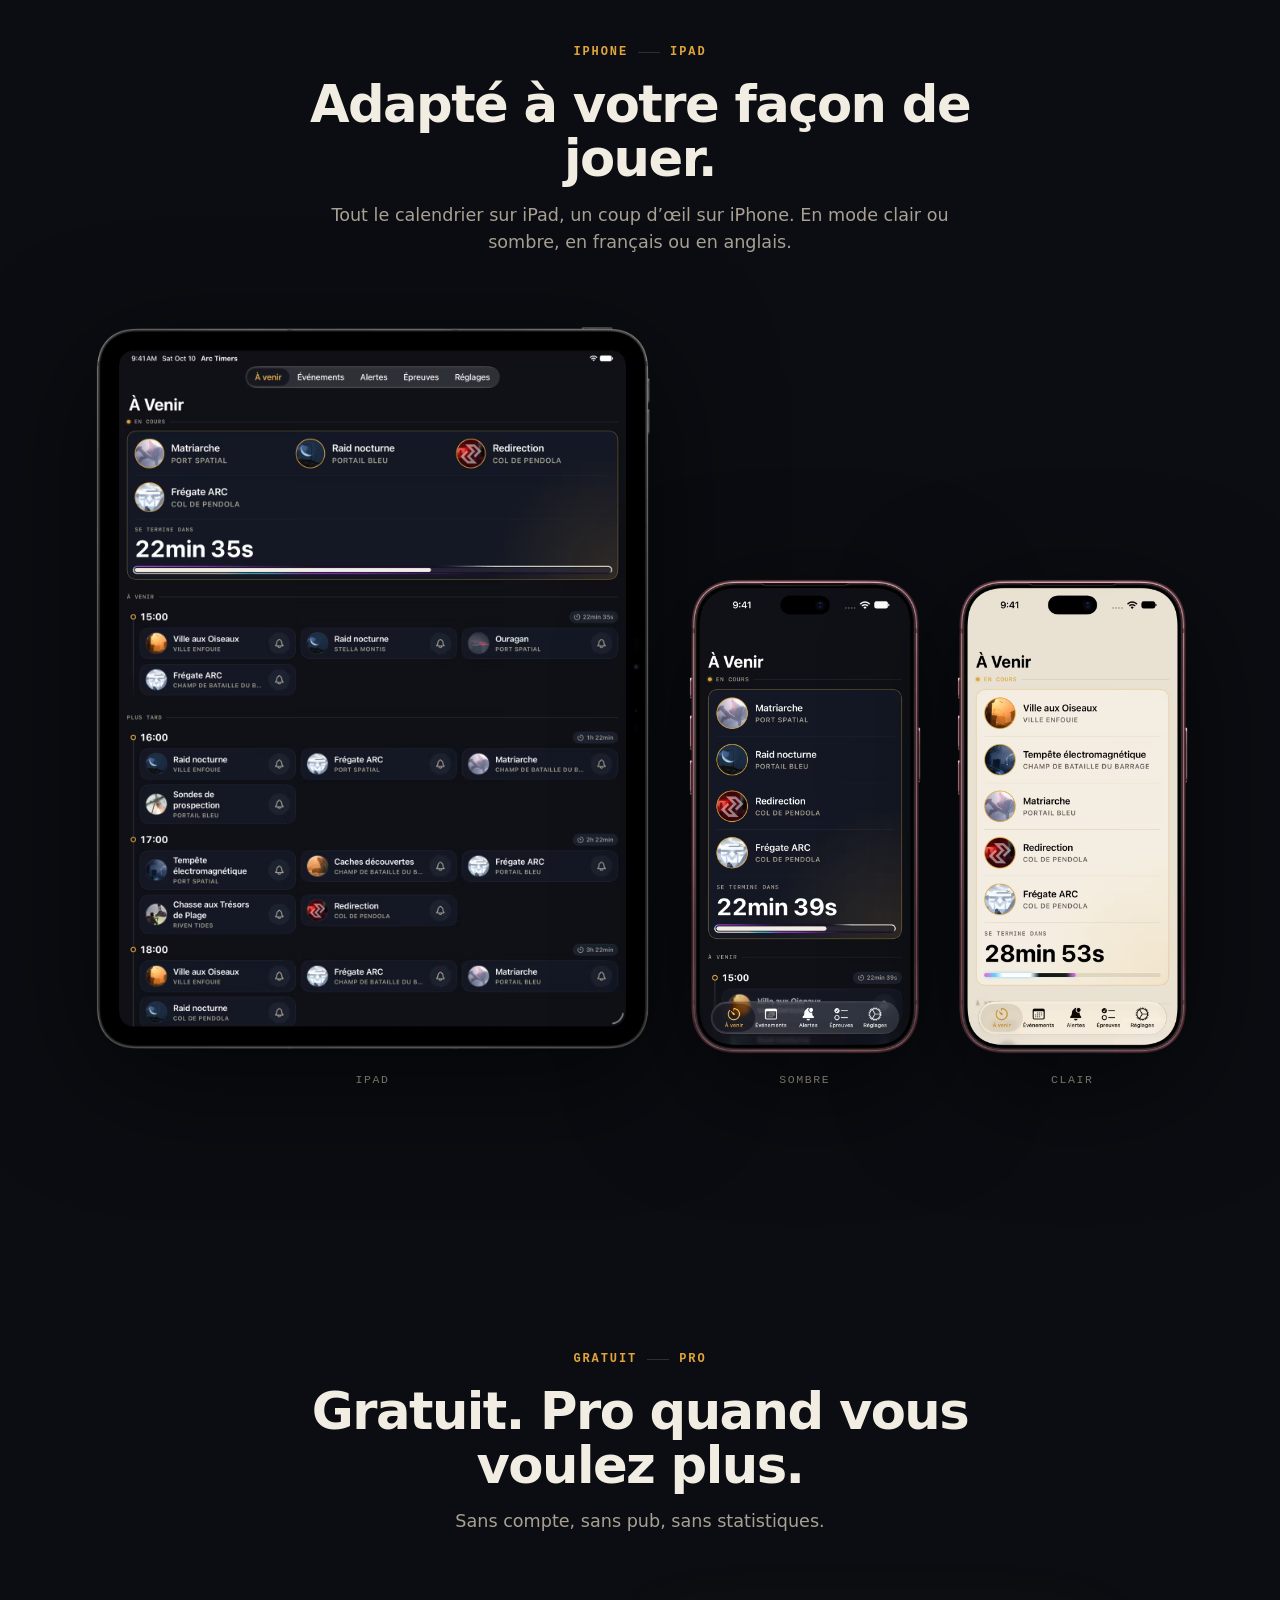
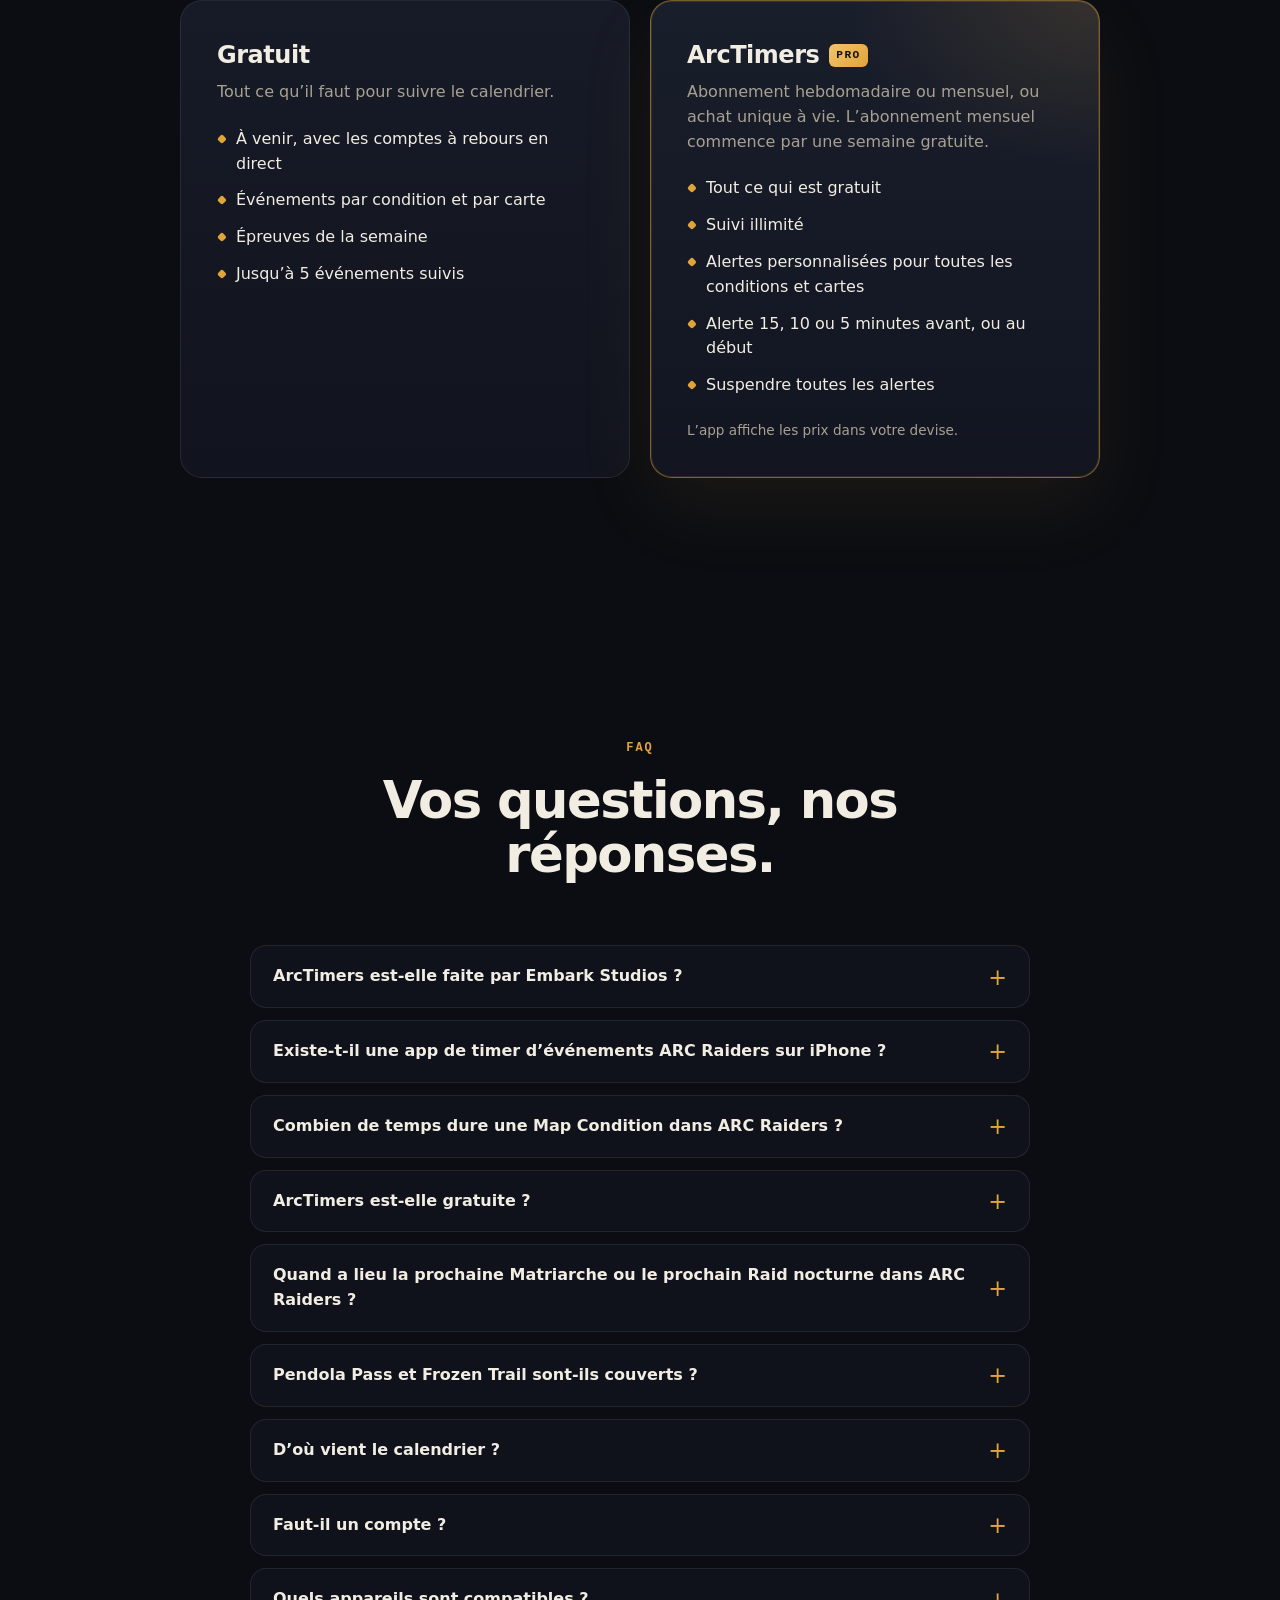
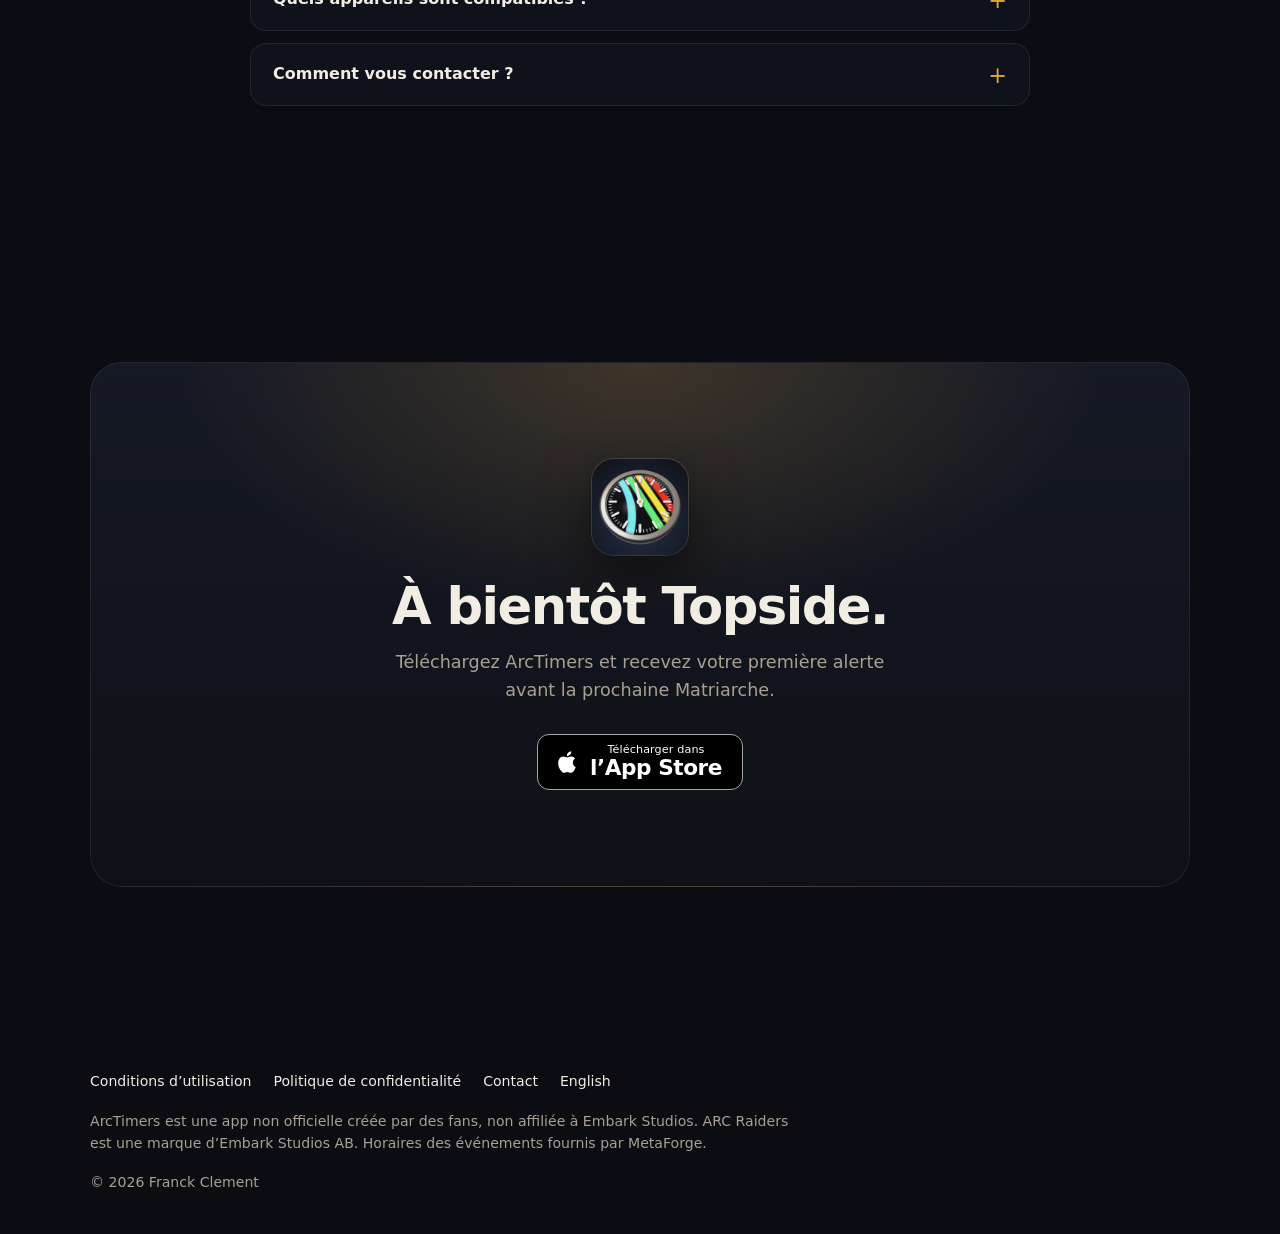
==== commit 2d75be5c: "Update screenshots and share images to the new app UI, and list ARC Frigate and Redirection" ====
--- a/fr/index.html
+++ b/fr/index.html
@@ -256,8 +256,8 @@
 
         <div class="ticker" aria-label="Cartes et Map Conditions couvertes">
             <div class="ticker-track">
-                <span>Champ de bataille du barrage</span><span>Matriarche</span><span>Ville enfouie</span><span>Raid nocturne</span><span>Port Spatial</span><span>Récolteur</span><span>Portail Bleu</span><span>Tempête électromagnétique</span><span>Stella Montis</span><span>Ouragan</span><span>Riven Tides</span><span>Cimetière d’épaves</span><span>Pendola Pass</span><span>Saison des récoltes</span>
-                <span aria-hidden="true">Champ de bataille du barrage</span><span aria-hidden="true">Matriarche</span><span aria-hidden="true">Ville enfouie</span><span aria-hidden="true">Raid nocturne</span><span aria-hidden="true">Port Spatial</span><span aria-hidden="true">Récolteur</span><span aria-hidden="true">Portail Bleu</span><span aria-hidden="true">Tempête électromagnétique</span><span aria-hidden="true">Stella Montis</span><span aria-hidden="true">Ouragan</span><span aria-hidden="true">Riven Tides</span><span aria-hidden="true">Cimetière d’épaves</span><span aria-hidden="true">Pendola Pass</span><span aria-hidden="true">Saison des récoltes</span>
+                <span>Champ de bataille du barrage</span><span>Matriarche</span><span>Ville enfouie</span><span>Raid nocturne</span><span>Port Spatial</span><span>Récolteur</span><span>Portail Bleu</span><span>Tempête électromagnétique</span><span>Stella Montis</span><span>Ouragan</span><span>Riven Tides</span><span>Cimetière d’épaves</span><span>Pendola Pass</span><span>Saison des récoltes</span><span>Frégate ARC</span><span>Redirection</span>
+                <span aria-hidden="true">Champ de bataille du barrage</span><span aria-hidden="true">Matriarche</span><span aria-hidden="true">Ville enfouie</span><span aria-hidden="true">Raid nocturne</span><span aria-hidden="true">Port Spatial</span><span aria-hidden="true">Récolteur</span><span aria-hidden="true">Portail Bleu</span><span aria-hidden="true">Tempête électromagnétique</span><span aria-hidden="true">Stella Montis</span><span aria-hidden="true">Ouragan</span><span aria-hidden="true">Riven Tides</span><span aria-hidden="true">Cimetière d’épaves</span><span aria-hidden="true">Pendola Pass</span><span aria-hidden="true">Saison des récoltes</span><span aria-hidden="true">Frégate ARC</span><span aria-hidden="true">Redirection</span>
             </div>
         </div>
 
@@ -273,7 +273,7 @@
                     <div class="media reveal">
                         <picture>
                             <source type="image/avif" srcset="../assets/img/fr-iphone-01-timeline.avif" />
-                            <img class="phone" src="../assets/img/fr-iphone-01-timeline.png" width="760" height="1554" loading="lazy" decoding="async" alt="L’onglet À venir d’ArcTimers pour ARC Raiders sur iPhone : Raid nocturne, Cimetière d’épaves et Saison des récoltes en cours avec leurs comptes à rebours, puis les conditions de 20 h." />
+                            <img class="phone" src="../assets/img/fr-iphone-01-timeline.png" width="760" height="1554" loading="lazy" decoding="async" alt="L’onglet À venir d’ArcTimers pour ARC Raiders sur iPhone : Matriarche, Raid nocturne, Redirection et Frégate ARC en cours avec 22 minutes restantes, puis les conditions de 15 h." />
                         </picture>
                     </div>
                     <div class="copy reveal">
@@ -292,7 +292,7 @@
                     <div class="media reveal">
                         <picture>
                             <source type="image/avif" srcset="../assets/img/fr-iphone-02-events.avif" />
-                            <img class="phone" src="../assets/img/fr-iphone-02-events.png" width="760" height="1554" loading="lazy" decoding="async" alt="L’onglet Événements : Chasse aux Trésors de Plage commence dans 13 minutes sur Riven Tides, avec ses prochains horaires en dessous." />
+                            <img class="phone" src="../assets/img/fr-iphone-02-events.png" width="760" height="1554" loading="lazy" decoding="async" alt="L’onglet Événements : Butin de la tour de lancement commence dans 4 h 22 sur Port Spatial, suivi de Caches découvertes et Chasse aux Trésors de Plage." />
                         </picture>
                     </div>
                     <div class="copy reveal">
@@ -312,11 +312,11 @@
                         <div class="duo">
                             <picture>
                                 <source type="image/avif" srcset="../assets/img/fr-iphone-03-alerts.avif" />
-                                <img class="phone" src="../assets/img/fr-iphone-03-alerts.png" width="760" height="1554" loading="lazy" decoding="async" alt="L’onglet Alertes avec deux alertes personnalisées : Ville aux Oiseaux sur Ville enfouie, et plusieurs conditions sur toutes les cartes." />
+                                <img class="phone" src="../assets/img/fr-iphone-03-alerts.png" width="760" height="1554" loading="lazy" decoding="async" alt="L’onglet Alertes avec deux alertes personnalisées : Frégate ARC et Redirection, et plusieurs autres conditions, toutes deux sur toutes les cartes." />
                             </picture>
                             <picture>
                                 <source type="image/avif" srcset="../assets/img/fr-iphone-04-alert-editor.avif" />
-                                <img class="phone" src="../assets/img/fr-iphone-04-alert-editor.png" width="760" height="1554" loading="lazy" decoding="async" alt="Modification d’une alerte personnalisée : Récolteur, Portail verrouillé et Raid nocturne sont sélectionnés." />
+                                <img class="phone" src="../assets/img/fr-iphone-04-alert-editor.png" width="760" height="1554" loading="lazy" decoding="async" alt="Modification d’une alerte : Tempête électromagnétique, Récolteur, Raid nocturne et Sondes de prospection sont sélectionnés." />
                             </picture>
                         </div>
                     </div>
@@ -352,6 +352,8 @@
                             <li>Raid nocturne</li>
                             <li>Récolteur</li>
                             <li>Tempête électromagnétique</li>
+                            <li>Frégate ARC</li>
+                            <li>Redirection</li>
                             <li>Ouragan</li>
                             <li>Vague de froid</li>
                             <li>Cimetière d’épaves</li>
@@ -394,7 +396,7 @@
                     <figure>
                         <picture>
                             <source type="image/avif" srcset="../assets/img/fr-ipad-01-timeline.avif" />
-                            <img src="../assets/img/fr-ipad-01-timeline.png" width="1400" height="1826" loading="lazy" decoding="async" alt="ArcTimers sur iPad, le calendrier des événements ARC Raiders, avec trois conditions en cours et le calendrier des huit prochaines heures." />
+                            <img src="../assets/img/fr-ipad-01-timeline.png" width="1400" height="1826" loading="lazy" decoding="async" alt="ArcTimers sur iPad, le calendrier des événements ARC Raiders, avec quatre conditions en cours et le calendrier des heures à venir." />
                         </picture>
                         <figcaption>iPad</figcaption>
                     </figure>
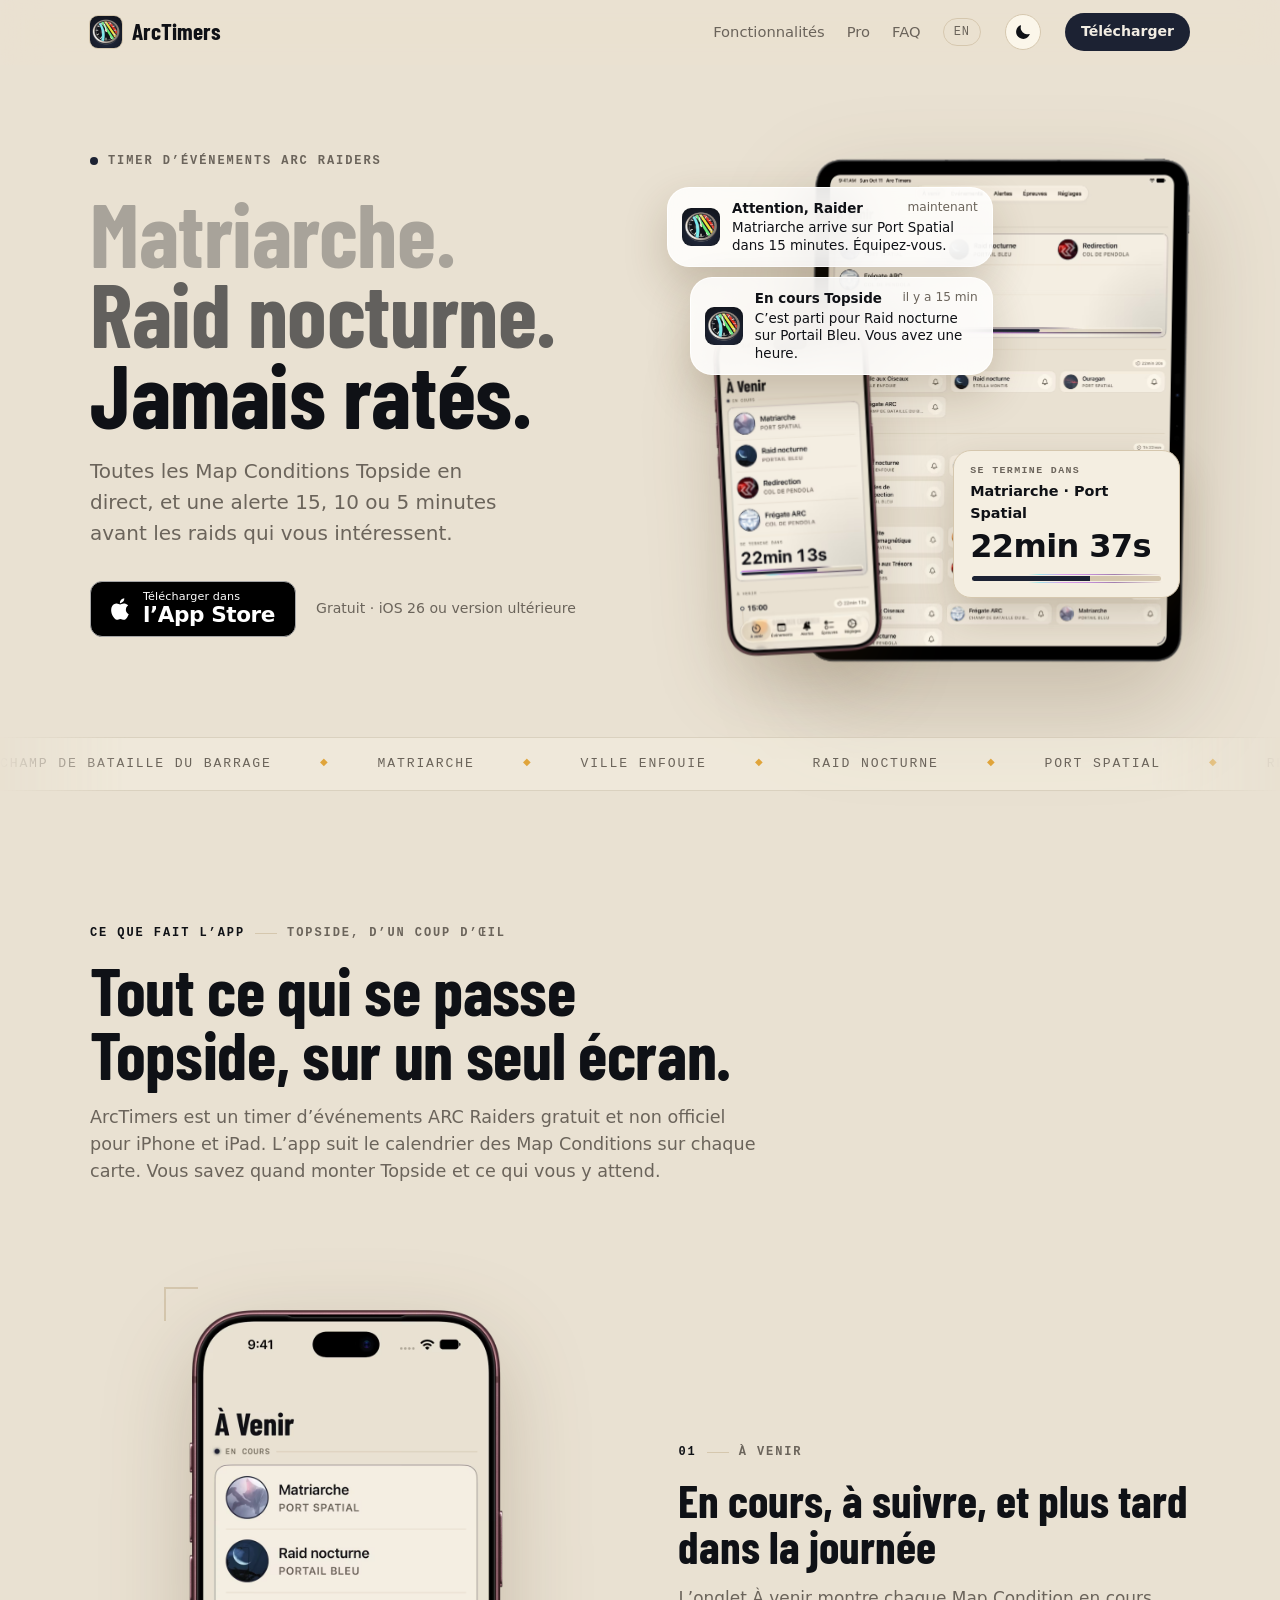
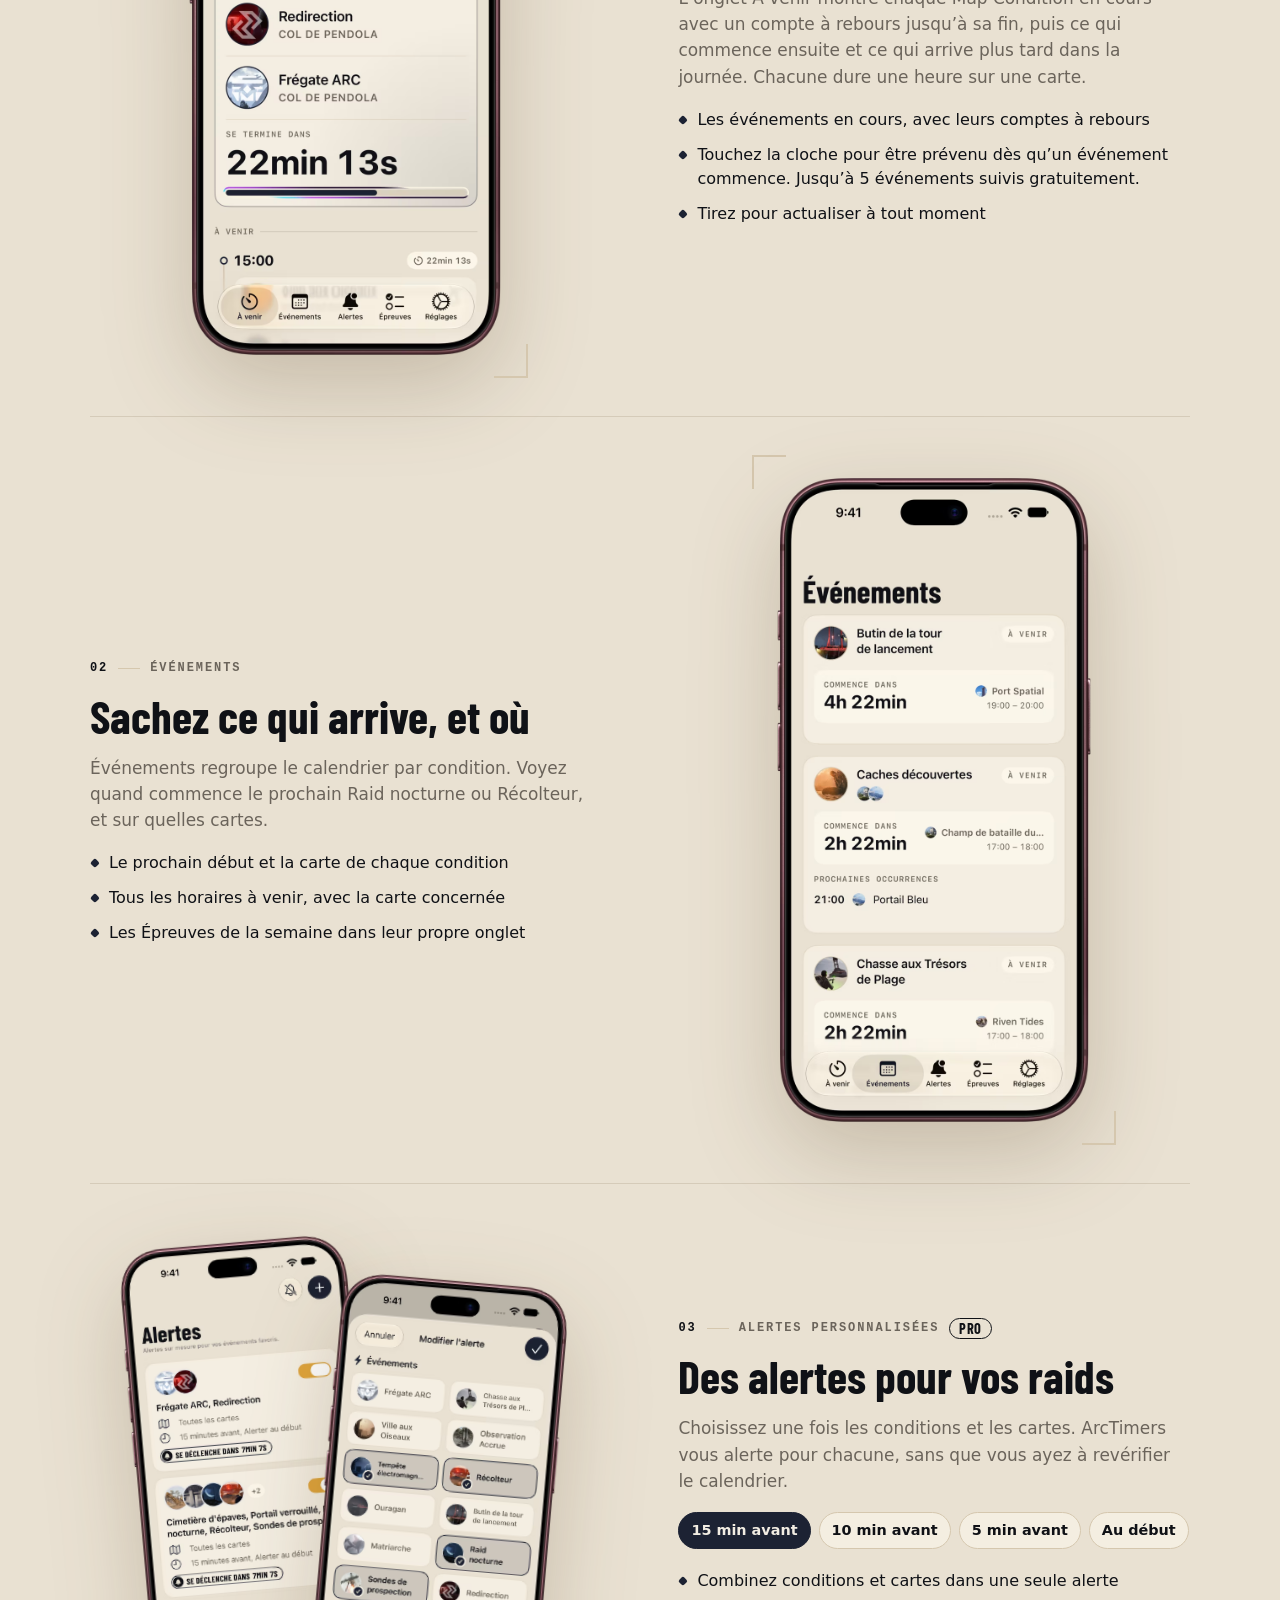
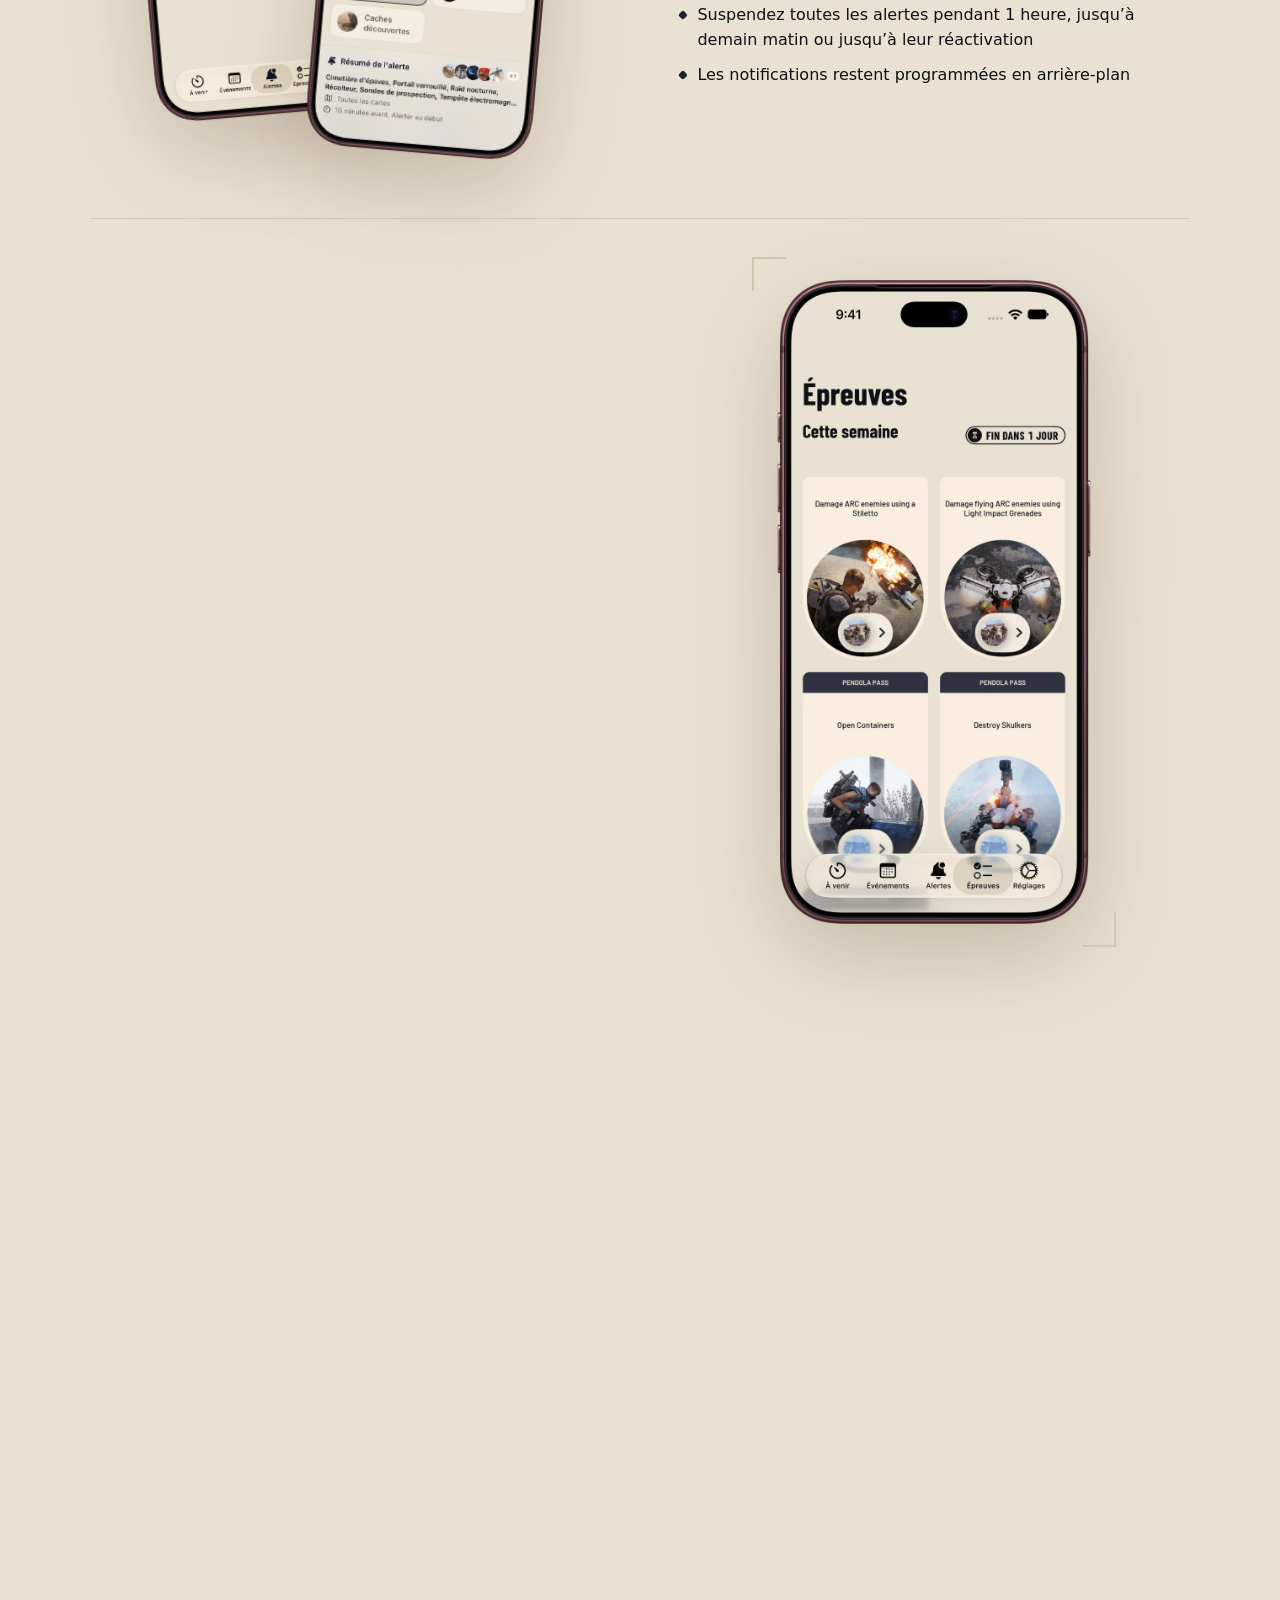
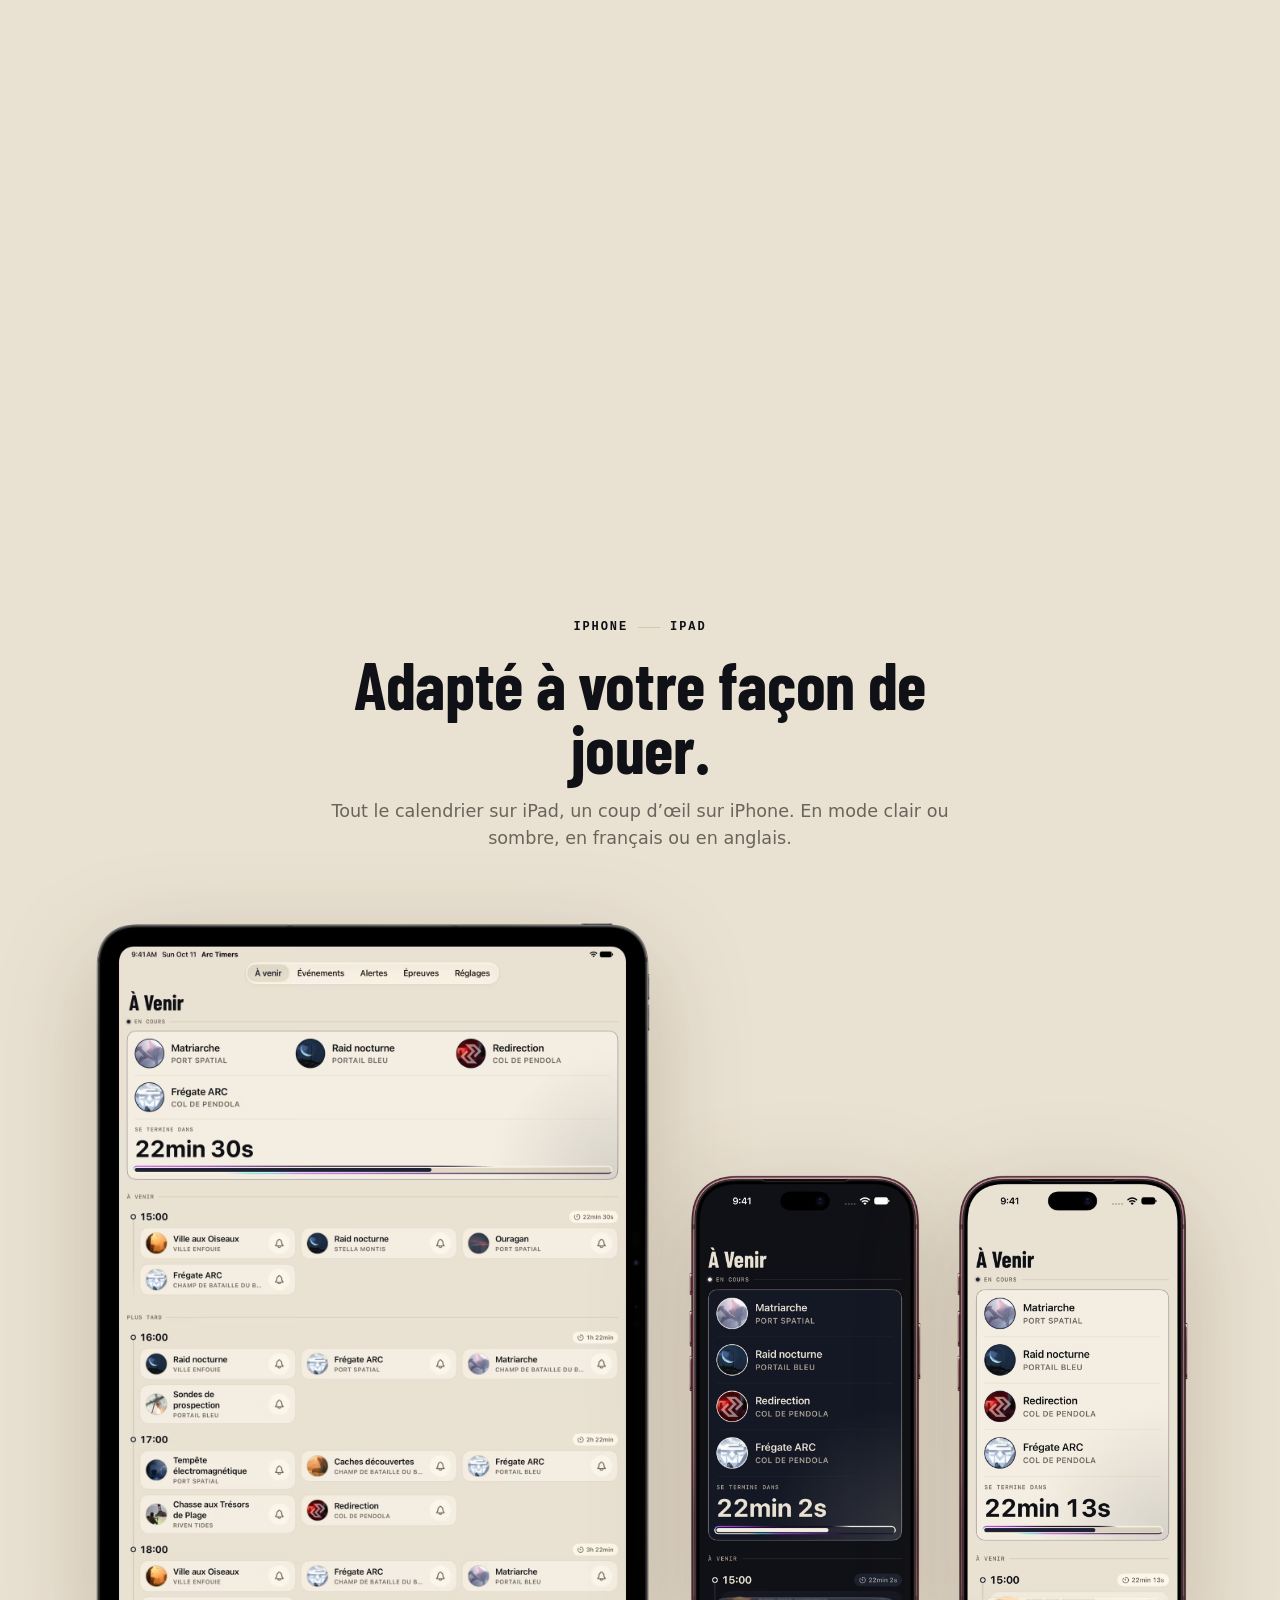
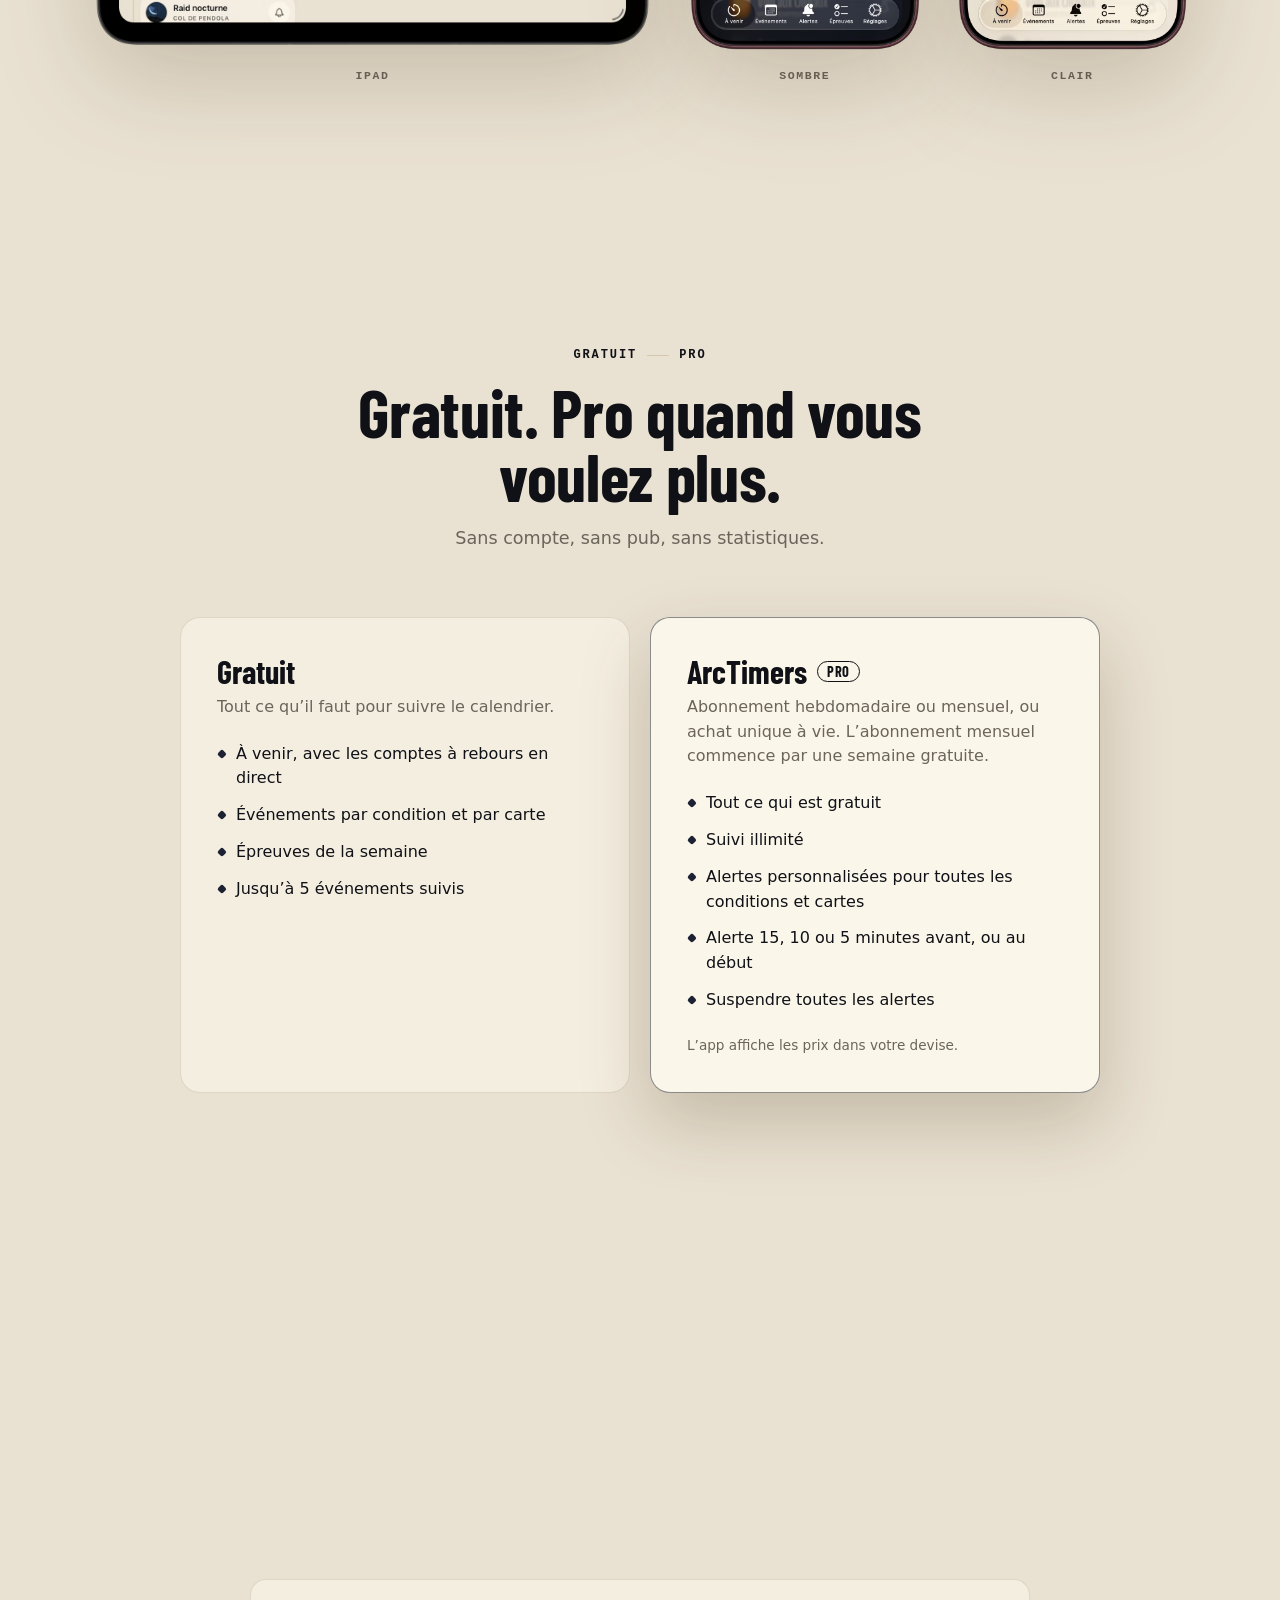
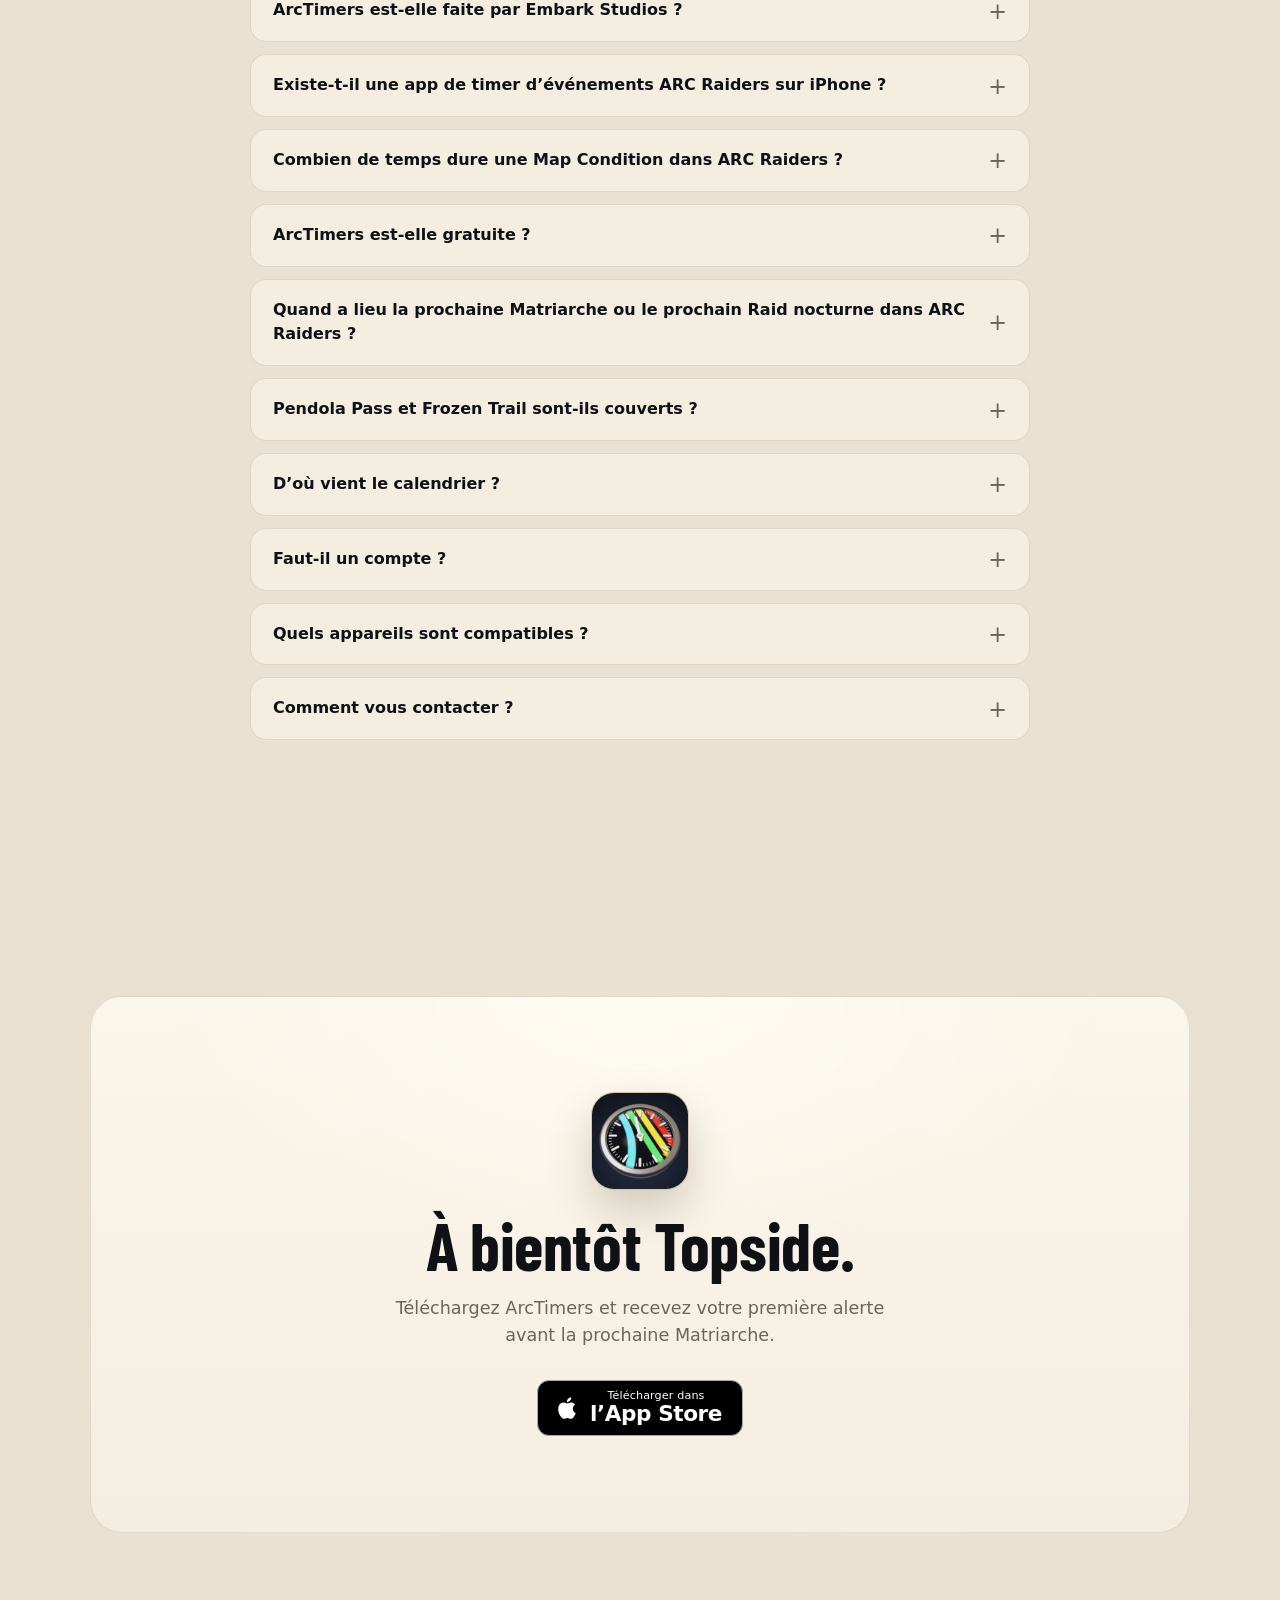
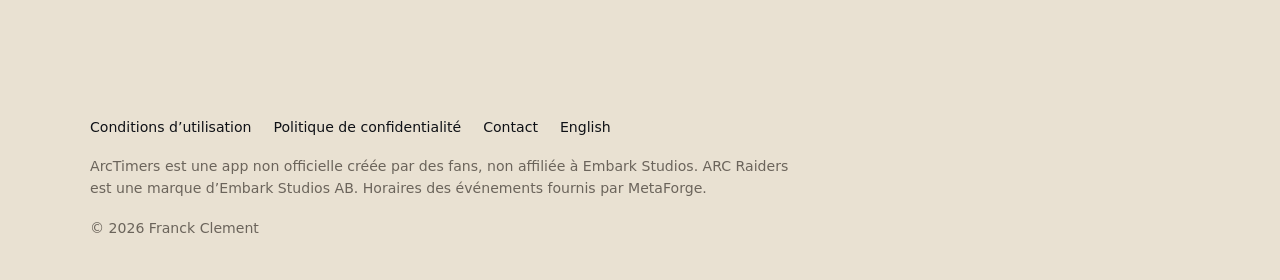
==== commit a4b8c1a0: "Restyle the site after the app's new look, with light and dark themes and a toggle Retake every scre" ====
--- a/fr/index.html
+++ b/fr/index.html
@@ -3,7 +3,9 @@
 <head>
     <meta charset="UTF-8" />
     <meta name="viewport" content="width=device-width, initial-scale=1, viewport-fit=cover" />
-    <meta name="theme-color" content="#0b0d12" />
+    <meta name="theme-color" content="#e9e1d2" media="(prefers-color-scheme: light)" />
+    <meta name="theme-color" content="#0f1116" media="(prefers-color-scheme: dark)" />
+    <script>try { const t = localStorage.getItem("theme"); if (t === "light" || t === "dark") document.documentElement.dataset.theme = t; } catch (e) {}</script>
     <title>Timer d’événements ARC Raiders et alertes | ArcTimers</title>
     <meta name="description" content="Le timer des événements ARC Raiders sur iPhone et iPad : chaque Map Condition, comme la Matriarche, sur chaque carte, avec une alerte avant le début." />
     <link rel="canonical" href="https://arctimers.com/fr/" />
@@ -22,6 +24,7 @@
     <meta name="twitter:card" content="summary_large_image" />
     <link rel="icon" type="image/png" href="../assets/img/favicon.png" />
     <link rel="apple-touch-icon" href="../assets/img/apple-touch-icon.png" />
+    <link rel="preload" href="../assets/fonts/BarlowCondensed-Bold.ttf" as="font" type="font/ttf" crossorigin />
     <link rel="stylesheet" href="../assets/site.css" />
     <script type="application/ld+json">
 {
@@ -50,7 +53,7 @@
                 "@id": "https://arctimers.com/#app"
             },
             "primaryImageOfPage": "https://arctimers.com/assets/img/og-fr.jpg",
-            "dateModified": "2026-10-05"
+            "dateModified": "2026-10-12"
         },
         {
             "@type": "MobileApplication",
@@ -210,7 +213,8 @@
                 <a href="#faq">FAQ</a>
                 <a class="lang" href="../" hreflang="en" lang="en">EN</a>
             </nav>
-            <a class="btn btn-gold" href="https://apps.apple.com/app/apple-store/id6758253513?pt=120827598&amp;ct=website-header&amp;mt=8">Télécharger</a>
+            <button class="theme-toggle" type="button" aria-label="Passer en mode sombre" data-label-dark="Passer en mode sombre" data-label-light="Passer en mode clair"><svg class="sun" viewBox="0 0 24 24" fill="none" stroke="currentColor" stroke-width="2" stroke-linecap="round" aria-hidden="true"><circle cx="12" cy="12" r="4.2"/><path d="M12 2.5v2.2M12 19.3v2.2M2.5 12h2.2M19.3 12h2.2M5.3 5.3l1.6 1.6M17.1 17.1l1.6 1.6M5.3 18.7l1.6-1.6M17.1 6.9l1.6-1.6"/></svg><svg class="moon" viewBox="0 0 24 24" fill="currentColor" aria-hidden="true"><path d="M20.2 14.6A8.6 8.6 0 0 1 9.4 3.8a.6.6 0 0 0-.8-.7A9.4 9.4 0 1 0 20.9 15.4a.6.6 0 0 0-.7-.8z"/></svg></button>
+            <a class="btn btn-accent" href="https://apps.apple.com/app/apple-store/id6758253513?pt=120827598&amp;ct=website-header&amp;mt=8">Télécharger</a>
         </div>
     </header>
 
@@ -218,7 +222,7 @@
         <section class="hero">
             <div class="wrap">
                 <div class="copy">
-                    <h1><span class="kicker"><span class="live-dot" aria-hidden="true"></span>Timer d’événements ARC Raiders</span> Ne ratez plus jamais une <span class="gold">Matriarche</span>.</h1>
+                    <h1><span class="kicker"><span class="live-dot" aria-hidden="true"></span>Timer d’événements ARC Raiders</span> <span class="line l1">Matriarche.</span> <span class="line l2">Raid nocturne.</span> <span class="line">Jamais ratés.</span></h1>
                     <p class="lede">Toutes les Map Conditions Topside en direct, et une alerte 15, 10 ou 5 minutes avant les raids qui vous intéressent.</p>
                     <div class="cta-row">
                         <a class="appstore" href="https://apps.apple.com/app/apple-store/id6758253513?pt=120827598&amp;ct=website-hero&amp;mt=8" aria-label="Télécharger ArcTimers dans l’App Store">
@@ -231,24 +235,34 @@
 
                 <div class="stage" aria-hidden="true">
                     <picture>
-                        <source type="image/avif" srcset="../assets/img/fr-ipad-01-timeline.avif" />
-                        <img class="ipad" src="../assets/img/fr-ipad-01-timeline.png" width="1400" height="1826" alt="ArcTimers sur iPad avec le calendrier en direct des Map Conditions d’ARC Raiders." fetchpriority="high" />
+                        <source type="image/avif" media="(prefers-color-scheme: dark)" srcset="../assets/img/fr-ipad-01-timeline.avif" data-scheme="dark" />
+                        <source type="image/png" media="(prefers-color-scheme: dark)" srcset="../assets/img/fr-ipad-01-timeline.png" data-scheme="dark" />
+                        <source type="image/avif" srcset="../assets/img/fr-ipad-01-timeline-light.avif" />
+                        <img class="ipad" src="../assets/img/fr-ipad-01-timeline-light.png" width="1400" height="1826" alt="ArcTimers sur iPad avec le calendrier en direct des Map Conditions d’ARC Raiders." fetchpriority="high" />
                     </picture>
                     <picture>
-                        <source type="image/avif" srcset="../assets/img/fr-iphone-01-timeline.avif" />
-                        <img class="iphone" src="../assets/img/fr-iphone-01-timeline.png" width="760" height="1554" alt="ArcTimers sur iPhone avec les événements ARC Raiders en cours et leurs comptes à rebours." fetchpriority="high" />
+                        <source type="image/avif" media="(prefers-color-scheme: dark)" srcset="../assets/img/fr-iphone-01-timeline.avif" data-scheme="dark" />
+                        <source type="image/png" media="(prefers-color-scheme: dark)" srcset="../assets/img/fr-iphone-01-timeline.png" data-scheme="dark" />
+                        <source type="image/avif" srcset="../assets/img/fr-iphone-01-timeline-light.avif" />
+                        <img class="iphone" src="../assets/img/fr-iphone-01-timeline-light.png" width="760" height="1554" alt="ArcTimers sur iPhone avec les événements ARC Raiders en cours et leurs comptes à rebours." fetchpriority="high" />
                     </picture>
-                    <div class="notif float">
-                        <img src="../assets/img/icon.png" alt="Icône de l’app ArcTimers" width="38" height="38" />
-                        <div class="top"><b>ArcTimers</b><span>maintenant</span></div>
-                        <p><strong>Attention, Raider</strong>Matriarche arrive sur Stella Montis dans 10 minutes. Équipez-vous.</p>
+                    <div class="notifs float">
+                        <div class="notif">
+                            <img src="../assets/img/icon.png" alt="" width="38" height="38" />
+                            <div class="top"><b>Attention, Raider</b><span>maintenant</span></div>
+                            <p>Matriarche arrive sur Port Spatial dans 15 minutes. Équipez-vous.</p>
+                        </div>
+                        <div class="notif">
+                            <img src="../assets/img/icon.png" alt="" width="38" height="38" />
+                            <div class="top"><b>En cours Topside</b><span>il y a 15 min</span></div>
+                            <p>C’est parti pour Raid nocturne sur Portail Bleu. Vous avez une heure.</p>
+                        </div>
                     </div>
                     <div class="chip float delay">
-                        <div>
-                            <div class="label">Commence dans</div>
-                            <div class="name">Matriarche · Stella Montis</div>
-                        </div>
-                        <div class="time" data-countdown>9m 59s</div>
+                        <div class="label">Se termine dans</div>
+                        <div class="name">Matriarche · Port Spatial</div>
+                        <div class="time" data-countdown="1361" data-minutes="min">22min 41s</div>
+                        <div class="bar"><i></i></div>
                     </div>
                 </div>
             </div>
@@ -272,8 +286,10 @@
                 <article class="feature">
                     <div class="media reveal">
                         <picture>
-                            <source type="image/avif" srcset="../assets/img/fr-iphone-01-timeline.avif" />
-                            <img class="phone" src="../assets/img/fr-iphone-01-timeline.png" width="760" height="1554" loading="lazy" decoding="async" alt="L’onglet À venir d’ArcTimers pour ARC Raiders sur iPhone : Matriarche, Raid nocturne, Redirection et Frégate ARC en cours avec 22 minutes restantes, puis les conditions de 15 h." />
+                            <source type="image/avif" media="(prefers-color-scheme: dark)" srcset="../assets/img/fr-iphone-01-timeline.avif" data-scheme="dark" />
+                            <source type="image/png" media="(prefers-color-scheme: dark)" srcset="../assets/img/fr-iphone-01-timeline.png" data-scheme="dark" />
+                            <source type="image/avif" srcset="../assets/img/fr-iphone-01-timeline-light.avif" />
+                            <img class="phone" src="../assets/img/fr-iphone-01-timeline-light.png" width="760" height="1554" loading="lazy" decoding="async" alt="L’onglet À venir d’ArcTimers pour ARC Raiders sur iPhone : Matriarche, Raid nocturne, Redirection et Frégate ARC en cours avec 22 minutes restantes, puis les conditions de 15 h." />
                         </picture>
                     </div>
                     <div class="copy reveal">
@@ -291,8 +307,10 @@
                 <article class="feature flip">
                     <div class="media reveal">
                         <picture>
-                            <source type="image/avif" srcset="../assets/img/fr-iphone-02-events.avif" />
-                            <img class="phone" src="../assets/img/fr-iphone-02-events.png" width="760" height="1554" loading="lazy" decoding="async" alt="L’onglet Événements : Butin de la tour de lancement commence dans 4 h 22 sur Port Spatial, suivi de Caches découvertes et Chasse aux Trésors de Plage." />
+                            <source type="image/avif" media="(prefers-color-scheme: dark)" srcset="../assets/img/fr-iphone-02-events.avif" data-scheme="dark" />
+                            <source type="image/png" media="(prefers-color-scheme: dark)" srcset="../assets/img/fr-iphone-02-events.png" data-scheme="dark" />
+                            <source type="image/avif" srcset="../assets/img/fr-iphone-02-events-light.avif" />
+                            <img class="phone" src="../assets/img/fr-iphone-02-events-light.png" width="760" height="1554" loading="lazy" decoding="async" alt="L’onglet Événements : Butin de la tour de lancement commence dans 4 h 22 sur Port Spatial, suivi de Caches découvertes et Chasse aux Trésors de Plage." />
                         </picture>
                     </div>
                     <div class="copy reveal">
@@ -311,12 +329,16 @@
                     <div class="media reveal">
                         <div class="duo">
                             <picture>
-                                <source type="image/avif" srcset="../assets/img/fr-iphone-03-alerts.avif" />
-                                <img class="phone" src="../assets/img/fr-iphone-03-alerts.png" width="760" height="1554" loading="lazy" decoding="async" alt="L’onglet Alertes avec deux alertes personnalisées : Frégate ARC et Redirection, et plusieurs autres conditions, toutes deux sur toutes les cartes." />
+                                <source type="image/avif" media="(prefers-color-scheme: dark)" srcset="../assets/img/fr-iphone-03-alerts.avif" data-scheme="dark" />
+                                <source type="image/png" media="(prefers-color-scheme: dark)" srcset="../assets/img/fr-iphone-03-alerts.png" data-scheme="dark" />
+                                <source type="image/avif" srcset="../assets/img/fr-iphone-03-alerts-light.avif" />
+                                <img class="phone" src="../assets/img/fr-iphone-03-alerts-light.png" width="760" height="1554" loading="lazy" decoding="async" alt="L’onglet Alertes avec deux alertes personnalisées : Frégate ARC et Redirection, et plusieurs autres conditions, toutes deux sur toutes les cartes." />
                             </picture>
                             <picture>
-                                <source type="image/avif" srcset="../assets/img/fr-iphone-04-alert-editor.avif" />
-                                <img class="phone" src="../assets/img/fr-iphone-04-alert-editor.png" width="760" height="1554" loading="lazy" decoding="async" alt="Modification d’une alerte : Tempête électromagnétique, Récolteur, Raid nocturne et Sondes de prospection sont sélectionnés." />
+                                <source type="image/avif" media="(prefers-color-scheme: dark)" srcset="../assets/img/fr-iphone-04-alert-editor.avif" data-scheme="dark" />
+                                <source type="image/png" media="(prefers-color-scheme: dark)" srcset="../assets/img/fr-iphone-04-alert-editor.png" data-scheme="dark" />
+                                <source type="image/avif" srcset="../assets/img/fr-iphone-04-alert-editor-light.avif" />
+                                <img class="phone" src="../assets/img/fr-iphone-04-alert-editor-light.png" width="760" height="1554" loading="lazy" decoding="async" alt="Modification d’une alerte : Tempête électromagnétique, Récolteur, Raid nocturne et Sondes de prospection sont sélectionnés." />
                             </picture>
                         </div>
                     </div>
@@ -331,6 +353,27 @@
                             <li>Combinez conditions et cartes dans une seule alerte</li>
                             <li>Suspendez toutes les alertes pendant 1 heure, jusqu’à demain matin ou jusqu’à leur réactivation</li>
                             <li>Les notifications restent programmées en arrière-plan</li>
+                        </ul>
+                    </div>
+                </article>
+
+                <article class="feature flip">
+                    <div class="media reveal">
+                        <picture>
+                            <source type="image/avif" media="(prefers-color-scheme: dark)" srcset="../assets/img/fr-iphone-05-trials.avif" data-scheme="dark" />
+                            <source type="image/png" media="(prefers-color-scheme: dark)" srcset="../assets/img/fr-iphone-05-trials.png" data-scheme="dark" />
+                            <source type="image/avif" srcset="../assets/img/fr-iphone-05-trials-light.avif" />
+                            <img class="phone" src="../assets/img/fr-iphone-05-trials-light.png" width="760" height="1554" loading="lazy" decoding="async" alt="L’onglet Épreuves : les Épreuves de la semaine, chacune avec son image, et le Col de Pendola indiqué comme meilleure carte pour deux d’entre elles." />
+                        </picture>
+                    </div>
+                    <div class="copy reveal">
+                        <span class="kicker"><b>04</b><span class="dash"></span>Épreuves</span>
+                        <h3>Là où chaque Épreuve rapporte le plus</h3>
+                        <p>L’onglet Épreuves liste les Épreuves de la semaine et celles de la semaine prochaine, avec le temps restant avant la fin. Ouvrez-en une pour voir les cartes et les conditions où elle rapporte le plus de points, et visez les 3 étoiles.</p>
+                        <ul class="ticks">
+                            <li>Les Épreuves de cette semaine et de la suivante</li>
+                            <li>Les meilleures cartes et conditions pour chaque Épreuve</li>
+                            <li>Une alerte personnalisée à partir du meilleur réglage d’une Épreuve (Pro)</li>
                         </ul>
                     </div>
                 </article>
@@ -395,8 +438,10 @@
                 <div class="devices reveal">
                     <figure>
                         <picture>
-                            <source type="image/avif" srcset="../assets/img/fr-ipad-01-timeline.avif" />
-                            <img src="../assets/img/fr-ipad-01-timeline.png" width="1400" height="1826" loading="lazy" decoding="async" alt="ArcTimers sur iPad, le calendrier des événements ARC Raiders, avec quatre conditions en cours et le calendrier des heures à venir." />
+                            <source type="image/avif" media="(prefers-color-scheme: dark)" srcset="../assets/img/fr-ipad-01-timeline.avif" data-scheme="dark" />
+                            <source type="image/png" media="(prefers-color-scheme: dark)" srcset="../assets/img/fr-ipad-01-timeline.png" data-scheme="dark" />
+                            <source type="image/avif" srcset="../assets/img/fr-ipad-01-timeline-light.avif" />
+                            <img src="../assets/img/fr-ipad-01-timeline-light.png" width="1400" height="1826" loading="lazy" decoding="async" alt="ArcTimers sur iPad, le calendrier des événements ARC Raiders, avec quatre conditions en cours et le calendrier des heures à venir." />
                         </picture>
                         <figcaption>iPad</figcaption>
                     </figure>
--- a/assets/site.css
+++ b/assets/site.css
@@ -1,24 +1,45 @@
-/* ArcTimers home page. Colors come from the app's asset catalog (dark appearance). */
+/* ArcTimers site. Colors come from the app's asset catalog, light and dark. The page
+   follows the system appearance; the header button pins one with html[data-theme]. */
+/* The app's title face, self-hosted (SIL Open Font License, see fonts/OFL.txt). */
+@font-face {
+    font-family: "Barlow Condensed";
+    src: url("fonts/BarlowCondensed-Bold.ttf") format("truetype");
+    font-weight: 700;
+    font-style: normal;
+    font-display: swap;
+}
+
 :root {
-    color-scheme: dark;
-    --bg: #0b0d12;
-    --bg-2: #0f1116;
-    --surface: #141824;
-    --surface-2: #1c2230;
-    --line: rgba(255, 255, 255, 0.08);
-    --line-strong: rgba(255, 255, 255, 0.14);
-    --text: #f2ede3;
-    --muted: #a8a193;
+    color-scheme: light dark;
+    --bg: light-dark(#e9e1d2, #0f1116);
+    --bg-deep: light-dark(#e2d8c5, #0b0d12);
+    --surface: light-dark(#f4eee1, #141824);
+    --surface-2: light-dark(#fbf6ea, #1c2230);
+    --line: light-dark(rgba(107, 88, 56, 0.16), rgba(255, 255, 255, 0.08));
+    --line-strong: light-dark(#d5c7ae, rgba(255, 255, 255, 0.16));
+    --text: light-dark(#0f1116, #f2ede3);
+    --text-2: light-dark(#2b2a28, #cfc9bd);
+    --muted: light-dark(#6b645b, #a8a193);
+    /* Navy on light, off-white on dark, as in the app. Gold is kept for toggles. */
+    --accent: light-dark(#1c2233, #f2ede3);
+    --on-accent: light-dark(#f2ede3, #0f1116);
     --gold: #e0a43a;
-    --gold-soft: #f2c46d;
-    --gold-glow: rgba(224, 164, 58, 0.35);
-    --live: #ff4d3d;
-    --radius: 22px;
+    --glow: light-dark(rgba(255, 252, 244, 0.9), rgba(242, 237, 227, 0.07));
+    --shadow: light-dark(rgba(72, 52, 20, 0.22), rgba(0, 0, 0, 0.6));
+    --glass: light-dark(rgba(255, 255, 255, 0.86), rgba(44, 48, 60, 0.78));
+    --header: light-dark(rgba(233, 225, 210, 0.78), rgba(15, 17, 22, 0.72));
+    --star: light-dark(transparent, rgba(255, 255, 255, 0.45));
+    /* The live progress bar's outline, from the app. */
+    --lit: linear-gradient(90deg, #faf2e0 0 30%, #4ddbf5 36%, #c24df7 48%, #9e33d9 60%, #52137a 75%, #faf2e0);
+    --radius: 20px;
     --gutter: clamp(16px, 4vw, 40px);
     --max: 1180px;
     --font: "SF Pro Display", "SF Pro Text", -apple-system, BlinkMacSystemFont, "Helvetica Neue", "Segoe UI", system-ui, sans-serif;
+    --display: "Barlow Condensed", "SF Pro Display", -apple-system, "Arial Narrow", sans-serif;
     --mono: "SF Mono", ui-monospace, "JetBrains Mono", Menlo, Consolas, monospace;
 }
+:root[data-theme="light"] { color-scheme: light; }
+:root[data-theme="dark"] { color-scheme: dark; }
 
 *, *::before, *::after { box-sizing: border-box; }
 
@@ -38,7 +59,7 @@
     -webkit-font-smoothing: antialiased;
 }
 
-/* Starfield and glow behind the whole page, echoing the app icon. */
+/* A soft light from the top on paper, or a starfield at night, behind the whole page. */
 body::before {
     content: "";
     position: fixed;
@@ -46,23 +67,21 @@
     z-index: -1;
     pointer-events: none;
     background:
-        radial-gradient(1px 1px at 12% 18%, rgba(255,255,255,.55), transparent 60%),
-        radial-gradient(1px 1px at 78% 12%, rgba(255,255,255,.45), transparent 60%),
-        radial-gradient(1px 1px at 42% 66%, rgba(255,255,255,.35), transparent 60%),
-        radial-gradient(1px 1px at 88% 74%, rgba(255,255,255,.4), transparent 60%),
-        radial-gradient(1px 1px at 24% 88%, rgba(255,255,255,.3), transparent 60%),
-        radial-gradient(1px 1px at 60% 32%, rgba(255,255,255,.3), transparent 60%),
-        radial-gradient(1.5px 1.5px at 6% 52%, rgba(242,196,109,.5), transparent 60%),
-        radial-gradient(1.5px 1.5px at 94% 40%, rgba(242,196,109,.4), transparent 60%),
-        radial-gradient(ellipse 70% 50% at 80% -10%, rgba(224,164,58,.14), transparent 70%),
-        radial-gradient(ellipse 60% 50% at 0% 40%, rgba(60,80,140,.16), transparent 70%),
+        radial-gradient(1px 1px at 12% 18%, var(--star), transparent 60%),
+        radial-gradient(1px 1px at 78% 12%, var(--star), transparent 60%),
+        radial-gradient(1px 1px at 42% 66%, var(--star), transparent 60%),
+        radial-gradient(1px 1px at 88% 74%, var(--star), transparent 60%),
+        radial-gradient(1px 1px at 24% 88%, var(--star), transparent 60%),
+        radial-gradient(1px 1px at 60% 32%, var(--star), transparent 60%),
+        radial-gradient(ellipse 70% 50% at 80% -10%, var(--glow), transparent 70%),
+        radial-gradient(ellipse 60% 50% at 0% 40%, light-dark(rgba(213, 199, 174, 0.35), rgba(60, 80, 140, 0.14)), transparent 70%),
         var(--bg);
 }
 
 img, video { display: block; max-width: 100%; height: auto; }
-a { color: var(--gold-soft); text-decoration-thickness: 1px; text-underline-offset: 3px; }
-a:hover { color: var(--text); }
-:focus-visible { outline: 2px solid var(--gold); outline-offset: 3px; border-radius: 6px; }
+a { color: var(--accent); text-decoration-thickness: 1px; text-underline-offset: 3px; }
+a:hover { color: var(--muted); }
+:focus-visible { outline: 2px solid var(--accent); outline-offset: 3px; border-radius: 6px; }
 
 .wrap {
     width: 100%;
@@ -75,8 +94,8 @@
     position: absolute;
     left: -999px;
     top: 8px;
-    background: var(--gold);
-    color: #111;
+    background: var(--accent);
+    color: var(--on-accent);
     padding: 8px 14px;
     border-radius: 8px;
     z-index: 100;
@@ -89,7 +108,7 @@
     top: 0;
     z-index: 50;
     padding-top: env(safe-area-inset-top);
-    background: rgba(11, 13, 18, 0.72);
+    background: var(--header);
     backdrop-filter: saturate(160%) blur(18px);
     -webkit-backdrop-filter: saturate(160%) blur(18px);
     border-bottom: 1px solid transparent;
@@ -108,10 +127,12 @@
     gap: 10px;
     color: var(--text);
     text-decoration: none;
-    font-weight: 700;
-    font-size: 1.05rem;
-    letter-spacing: -0.01em;
-}
+    font-family: var(--display);
+    font-weight: 700;
+    font-size: 1.45rem;
+    letter-spacing: 0;
+}
+.brand:hover { color: var(--text); }
 .brand img { width: 32px; height: 32px; border-radius: 8px; box-shadow: 0 0 0 1px var(--line-strong); }
 .site-nav { display: flex; gap: 22px; margin-left: auto; align-items: center; }
 .site-nav a {
@@ -128,6 +149,34 @@
     border-radius: 999px;
     padding: 4px 10px;
 }
+
+/* Round button like the app's bell button: sun in dark mode, moon in light mode. */
+.theme-toggle {
+    flex: none;
+    display: grid;
+    place-items: center;
+    width: 36px;
+    height: 36px;
+    padding: 0;
+    border-radius: 50%;
+    border: 1px solid var(--line-strong);
+    background: var(--surface-2);
+    color: var(--text);
+    cursor: pointer;
+    transition: background .2s, transform .2s;
+}
+.theme-toggle:hover { transform: translateY(-1px); }
+.theme-toggle svg { width: 18px; height: 18px; grid-area: 1 / 1; }
+/* light-dark() only takes colors, so the icons switch on the scheme selectors instead. */
+.theme-toggle .sun { display: none; }
+@media (prefers-color-scheme: dark) {
+    :root:not([data-theme="light"]) .theme-toggle .sun { display: block; }
+    :root:not([data-theme="light"]) .theme-toggle .moon { display: none; }
+}
+:root[data-theme="dark"] .theme-toggle .sun { display: block; }
+:root[data-theme="dark"] .theme-toggle .moon { display: none; }
+.no-js .theme-toggle { display: none; }
+
 .btn {
     display: inline-flex;
     align-items: center;
@@ -139,79 +188,82 @@
     text-decoration: none;
     transition: transform .2s, box-shadow .2s, background .2s;
 }
-.btn-gold { background: var(--gold); color: #15110a; }
-.btn-gold:hover { color: #15110a; background: var(--gold-soft); box-shadow: 0 8px 30px var(--gold-glow); transform: translateY(-1px); }
+.btn-accent { background: var(--accent); color: var(--on-accent); }
+.btn-accent:hover { color: var(--on-accent); box-shadow: 0 8px 26px var(--shadow); transform: translateY(-1px); }
 .site-header .btn { padding: 8px 16px; font-size: 0.88rem; }
 
 @media (max-width: 760px) {
     .site-nav a:not(.lang) { display: none; }
     .site-header .wrap { gap: 12px; }
+    .site-nav { gap: 12px; }
 }
 
 /* ---------- HUD bits ---------- */
+/* The app's readout caption: small, monospaced, uppercased, then a hairline. */
 .kicker {
     display: inline-flex;
     align-items: center;
     gap: 10px;
     font-family: var(--mono);
     font-size: 0.75rem;
+    font-weight: 600;
     letter-spacing: 0.16em;
     text-transform: uppercase;
     color: var(--muted);
 }
-.kicker b { color: var(--gold); font-weight: 600; }
+.kicker b { color: var(--text); font-weight: 600; }
 .kicker .dash { width: 22px; height: 1px; background: var(--line-strong); }
 .live-dot {
     width: 8px; height: 8px; border-radius: 50%;
-    background: var(--live);
-    box-shadow: 0 0 0 0 rgba(255,77,61,.6);
-    animation: pulse 2s infinite;
-}
-@keyframes pulse {
-    0% { box-shadow: 0 0 0 0 rgba(255,77,61,.55); }
-    70% { box-shadow: 0 0 0 10px rgba(255,77,61,0); }
-    100% { box-shadow: 0 0 0 0 rgba(255,77,61,0); }
-}
-.gold { color: var(--gold); }
-.pro-tag {
-    display: inline-block;
-    font-family: var(--mono);
-    font-size: 0.7rem;
-    font-weight: 700;
-    letter-spacing: .12em;
-    color: #15110a;
-    background: linear-gradient(135deg, var(--gold-soft), var(--gold));
-    border-radius: 6px;
-    padding: 3px 7px;
+    background: var(--accent);
+    animation: breathe 1.8s ease-in-out infinite;
+}
+@keyframes breathe {
+    0%, 100% { opacity: 1; box-shadow: 0 0 2px var(--accent); }
+    50% { opacity: .4; box-shadow: 0 0 6px var(--accent); }
+}
+/* The app's TopsideTag: Barlow caps in an outlined capsule. */
+.tag, .pro-tag {
+    display: inline-flex;
+    align-items: center;
+    gap: 6px;
+    font-family: var(--display);
+    font-size: 0.9rem;
+    font-weight: 700;
+    letter-spacing: .04em;
+    line-height: 1;
+    text-transform: uppercase;
+    color: var(--text);
+    border: 1.5px solid var(--text);
+    border-radius: 999px;
+    padding: 3px 9px 2px;
     vertical-align: middle;
 }
 
 /* ---------- Hero ---------- */
 .hero {
     position: relative;
-    padding: clamp(40px, 8vw, 96px) 0 clamp(48px, 8vw, 100px);
+    padding: clamp(40px, 7vw, 88px) 0 clamp(48px, 8vw, 100px);
 }
 .hero .wrap {
     display: grid;
-    grid-template-columns: minmax(0, 1fr) minmax(0, 1.15fr);
+    grid-template-columns: minmax(0, 1.1fr) minmax(0, 1fr);
     gap: clamp(24px, 5vw, 64px);
     align-items: center;
 }
+/* Stacked lines like the App Store screenshots: lightest first, the last one full ink. */
 .hero h1 {
-    font-size: clamp(2.6rem, 6.4vw, 5rem);
-    line-height: 1.02;
-    letter-spacing: -0.035em;
-    margin: 0 0 20px;
-    font-weight: 800;
-}
-.hero h1 .kicker { display: flex; width: fit-content; margin: 0 0 22px; line-height: 1.4; font-weight: 400; }
-.hero h1 .gold {
-    background: linear-gradient(100deg, var(--gold-soft), var(--gold) 60%, #c47d1c);
-    -webkit-background-clip: text;
-    background-clip: text;
-    color: transparent;
-    text-shadow: 0 0 40px rgba(224,164,58,.25);
-}
+    font-family: var(--display);
+    font-size: clamp(3rem, 7vw, 6.2rem);
+    line-height: 0.9;
+    letter-spacing: -0.005em;
+    margin: 0 0 22px;
+    font-weight: 700;
+}
+.hero h1 .kicker { display: flex; width: fit-content; margin: 0 0 22px; line-height: 1.4; font-weight: 600; letter-spacing: .16em; font-size: 0.75rem; }
+.hero h1 .line { display: block; }
+.hero h1 .l1 { color: color-mix(in srgb, var(--text) 30%, var(--bg)); }
+.hero h1 .l2 { color: color-mix(in srgb, var(--text) 62%, var(--bg)); }
 .hero .lede {
     font-size: clamp(1.05rem, 1.6vw, 1.25rem);
     color: var(--muted);
@@ -232,9 +284,9 @@
     border-radius: 12px;
     padding: 9px 20px 9px 16px;
     text-decoration: none;
-    transition: transform .2s, box-shadow .2s, border-color .2s;
-}
-.appstore:hover { color: #fff; border-color: var(--gold); box-shadow: 0 10px 34px var(--gold-glow); transform: translateY(-2px); }
+    transition: transform .2s, box-shadow .2s;
+}
+.appstore:hover { color: #fff; box-shadow: 0 10px 30px var(--shadow); transform: translateY(-2px); }
 .appstore svg { width: 26px; height: 32px; flex: none; }
 .appstore span { display: flex; flex-direction: column; line-height: 1.1; }
 .appstore small { font-size: 0.7rem; letter-spacing: .01em; }
@@ -242,86 +294,99 @@
 
 .stage {
     position: relative;
-    aspect-ratio: 1 / 0.95;
+    aspect-ratio: 1 / 0.98;
     perspective: 1600px;
 }
 .stage::before {
-    /* gold halo */
     content: "";
     position: absolute;
     inset: 10% 5% 0 15%;
-    background: radial-gradient(closest-side, rgba(224,164,58,.28), transparent 75%);
+    background: radial-gradient(closest-side, var(--glow), transparent 75%);
     filter: blur(20px);
 }
 .stage .ipad {
     position: absolute;
     right: 0;
     top: 0;
-    width: 82%;
+    width: 80%;
     transform: rotateY(-14deg) rotateX(4deg);
     transform-origin: right center;
-    filter: drop-shadow(0 40px 60px rgba(0,0,0,.6));
+    filter: drop-shadow(0 40px 50px var(--shadow));
 }
 .stage .iphone {
     position: absolute;
-    left: 2%;
+    left: 4%;
     bottom: -4%;
     width: 33%;
     transform: rotateY(10deg) rotateZ(-3deg);
-    filter: drop-shadow(0 30px 40px rgba(0,0,0,.7));
+    filter: drop-shadow(0 30px 36px var(--shadow));
     z-index: 2;
 }
+/* Notification banners over the devices, like on the App Store. */
+.notifs {
+    position: absolute;
+    z-index: 3;
+    top: 7%;
+    left: -6%;
+    width: min(360px, 66%);
+    display: grid;
+    gap: 10px;
+}
 .notif {
-    position: absolute;
-    z-index: 3;
-    top: 6%;
-    left: -4%;
-    width: min(330px, 62%);
     display: grid;
     grid-template-columns: 38px 1fr;
-    gap: 4px 12px;
+    gap: 2px 12px;
     padding: 12px 14px;
-    border-radius: 20px;
-    background: rgba(40, 44, 56, 0.72);
+    border-radius: 22px;
+    background: var(--glass);
     backdrop-filter: blur(24px) saturate(180%);
     -webkit-backdrop-filter: blur(24px) saturate(180%);
-    border: 1px solid rgba(255,255,255,.12);
-    box-shadow: 0 20px 50px rgba(0,0,0,.5);
-    font-size: 0.82rem;
+    border: 1px solid light-dark(rgba(255, 255, 255, 0.9), rgba(255, 255, 255, 0.1));
+    box-shadow: 0 18px 44px var(--shadow);
+    font-size: 0.84rem;
     line-height: 1.3;
 }
+.notif:nth-child(2) { margin-left: 7%; }
 .notif img { width: 38px; height: 38px; border-radius: 9px; grid-row: span 2; align-self: center; }
-.notif .top { display: flex; justify-content: space-between; color: var(--muted); font-size: 0.72rem; }
-.notif .top b { color: var(--text); font-weight: 600; text-transform: uppercase; letter-spacing: .04em; }
+.notif .top { display: flex; justify-content: space-between; gap: 8px; font-weight: 600; }
+.notif .top span { color: var(--muted); font-weight: 400; font-size: 0.76rem; }
 .notif p { margin: 0; grid-column: 2; }
-.notif p strong { display: block; }
-
+
+/* The Timeline's "Ends in" readout, with the live progress bar. */
 .chip {
     position: absolute;
     z-index: 3;
-    right: 3%;
-    bottom: 10%;
-    display: flex;
-    align-items: center;
-    gap: 12px;
-    padding: 10px 14px;
-    border-radius: 14px;
-    background: rgba(20, 24, 36, 0.85);
-    border: 1px solid rgba(224,164,58,.45);
-    box-shadow: 0 0 0 4px rgba(224,164,58,.06), 0 18px 40px rgba(0,0,0,.5);
-    backdrop-filter: blur(14px);
-    -webkit-backdrop-filter: blur(14px);
-}
-.chip .label { font-family: var(--mono); font-size: 0.62rem; letter-spacing: .14em; color: var(--muted); text-transform: uppercase; }
-.chip .name { font-weight: 700; font-size: 0.95rem; }
+    right: 2%;
+    bottom: 8%;
+    width: min(230px, 46%);
+    padding: 12px 16px 14px;
+    border-radius: 18px;
+    background: var(--surface);
+    border: 1px solid var(--line-strong);
+    box-shadow: 0 18px 40px var(--shadow);
+}
+.chip .label { font-family: var(--mono); font-size: 0.62rem; font-weight: 600; letter-spacing: .14em; color: var(--muted); text-transform: uppercase; }
+.chip .name { font-weight: 600; font-size: 0.9rem; margin-top: 2px; }
 .chip .time {
     font-variant-numeric: tabular-nums;
     font-weight: 700;
-    font-size: 1.35rem;
-    color: var(--gold);
+    font-size: 2rem;
+    line-height: 1.1;
     letter-spacing: -0.02em;
-    min-width: 5.2ch;
-    text-align: right;
+    margin: 4px 0 10px;
+}
+.chip .bar {
+    height: 9px;
+    border-radius: 99px;
+    padding: 2px;
+    background: var(--lit);
+}
+.chip .bar i {
+    display: block;
+    height: 100%;
+    border-radius: 99px;
+    background: linear-gradient(90deg, var(--accent) 0 var(--progress, 60%), var(--line-strong) var(--progress, 60%));
+    box-shadow: 0 0 0 1.5px var(--surface);
 }
 
 .float { animation: float 7s ease-in-out infinite; }
@@ -338,12 +403,14 @@
     .hero .lede { margin-left: auto; margin-right: auto; }
     .cta-row { justify-content: center; }
     .stage { max-width: 620px; width: 100%; margin: 0 auto; }
+    .notifs { left: 0; }
 }
 @media (max-width: 520px) {
     .hero .kicker { font-size: 0.66rem; letter-spacing: 0.1em; }
-    .notif { left: 0; width: 78%; font-size: 0.76rem; }
-    .chip { right: 0; bottom: 4%; }
-    .chip .time { font-size: 1.1rem; }
+    .notifs { width: 84%; }
+    .notif { font-size: 0.76rem; padding: 10px 12px; }
+    .chip { right: 0; bottom: 2%; padding: 10px 12px 12px; }
+    .chip .time { font-size: 1.4rem; }
     .stage .iphone { width: 38%; }
 }
 
@@ -351,7 +418,7 @@
 .ticker {
     border-top: 1px solid var(--line);
     border-bottom: 1px solid var(--line);
-    background: rgba(15,17,22,.6);
+    background: color-mix(in srgb, var(--surface) 55%, transparent);
     overflow: hidden;
     padding: 16px 0;
     mask-image: linear-gradient(90deg, transparent, #000 10%, #000 90%, transparent);
@@ -383,11 +450,12 @@
 .section-head { max-width: 680px; margin-bottom: clamp(36px, 6vw, 64px); }
 .section-head.center { margin-left: auto; margin-right: auto; text-align: center; }
 h2 {
-    font-size: clamp(2rem, 4.2vw, 3.2rem);
-    line-height: 1.06;
-    letter-spacing: -0.03em;
-    margin: 14px 0 16px;
-    font-weight: 800;
+    font-family: var(--display);
+    font-size: clamp(2.5rem, 5.4vw, 4.2rem);
+    line-height: 0.95;
+    letter-spacing: -0.005em;
+    margin: 14px 0 18px;
+    font-weight: 700;
 }
 .section-head p { color: var(--muted); font-size: 1.1rem; margin: 0; }
 
@@ -401,11 +469,12 @@
 .feature + .feature { border-top: 1px solid var(--line); }
 .feature.flip .media { order: 2; }
 .feature h3 {
-    font-size: clamp(1.7rem, 3vw, 2.4rem);
-    line-height: 1.1;
-    letter-spacing: -0.025em;
-    margin: 14px 0 14px;
-    font-weight: 750;
+    font-family: var(--display);
+    font-size: clamp(2rem, 3.6vw, 2.9rem);
+    line-height: 1;
+    letter-spacing: 0;
+    margin: 14px 0 16px;
+    font-weight: 700;
 }
 .feature p { color: var(--muted); font-size: 1.06rem; margin: 0 0 18px; max-width: 46ch; }
 .ticks { list-style: none; padding: 0; margin: 0; display: grid; gap: 10px; }
@@ -415,7 +484,7 @@
     flex: none;
     width: 7px; height: 7px;
     border-radius: 2px;
-    background: var(--gold);
+    background: var(--accent);
     transform: rotate(45deg) translateY(-2px);
 }
 .media {
@@ -431,11 +500,11 @@
     width: 70%;
     aspect-ratio: 1;
     border-radius: 50%;
-    background: radial-gradient(closest-side, rgba(224,164,58,.16), transparent 75%);
+    background: radial-gradient(closest-side, var(--glow), transparent 75%);
 }
 .media > picture, .duo picture { display: block; position: relative; z-index: 1; }
 .media > picture { width: min(320px, 72%); }
-.phone { width: 100%; filter: drop-shadow(0 30px 50px rgba(0,0,0,.6)); }
+.phone { width: 100%; filter: drop-shadow(0 30px 44px var(--shadow)); }
 .duo { position: relative; z-index: 1; display: flex; justify-content: center; align-items: flex-start; width: 100%; padding-bottom: 8%; }
 .duo picture { flex: none; width: min(280px, 46%); }
 .duo picture:first-child { transform: rotate(-5deg) translateX(10%); z-index: 1; }
@@ -446,7 +515,7 @@
     content: "";
     position: absolute;
     width: 34px; height: 34px;
-    border: 2px solid rgba(224,164,58,.55);
+    border: 2px solid var(--line-strong);
 }
 .media > picture::before { top: -18px; left: -22px; border-right: 0; border-bottom: 0; }
 .media > picture::after { bottom: -18px; right: -22px; border-left: 0; border-top: 0; }
@@ -458,10 +527,11 @@
     font-size: 0.9rem;
     padding: 6px 12px;
     border-radius: 999px;
-    border: 1px solid rgba(224,164,58,.4);
-    background: rgba(224,164,58,.08);
-    color: var(--gold-soft);
-}
+    border: 1px solid var(--line-strong);
+    background: var(--surface);
+    color: var(--text);
+}
+.leadtimes span:first-child { background: var(--accent); border-color: var(--accent); color: var(--on-accent); }
 
 @media (max-width: 860px) {
     .feature { grid-template-columns: 1fr; }
@@ -481,19 +551,23 @@
     font-weight: 600;
     letter-spacing: .16em;
     text-transform: uppercase;
-    color: var(--gold);
+    color: var(--muted);
     margin: 0 0 16px;
-}
+    display: flex;
+    align-items: center;
+    gap: 12px;
+}
+.catalog h3::after { content: ""; flex: 1; height: 1px; background: var(--line-strong); }
 .chips { list-style: none; padding: 0; margin: 0; display: flex; flex-wrap: wrap; gap: 10px; }
 .chips li {
     padding: 8px 14px;
     border-radius: 12px;
-    border: 1px solid var(--line-strong);
-    background: rgba(20,24,36,.6);
+    border: 1px solid var(--line);
+    background: var(--surface);
     font-size: 0.95rem;
     font-weight: 600;
 }
-.chips.maps li { border-color: rgba(224,164,58,.35); background: rgba(224,164,58,.06); }
+.chips.maps li { background: var(--surface-2); border-color: var(--line-strong); }
 .catalog .note { color: var(--muted); font-size: 0.9rem; margin: 16px 0 0; }
 @media (max-width: 760px) { .catalog { grid-template-columns: 1fr; } }
 
@@ -505,11 +579,12 @@
     gap: clamp(12px, 3vw, 32px);
     align-items: end;
 }
-.devices picture:first-child img { filter: drop-shadow(0 30px 60px rgba(0,0,0,.6)); }
-.devices picture:not(:first-child) img { filter: drop-shadow(0 20px 40px rgba(0,0,0,.6)); }
-.devices figcaption, .devices .cap {
+.devices picture:first-child img { filter: drop-shadow(0 30px 50px var(--shadow)); }
+.devices picture:not(:first-child) img { filter: drop-shadow(0 20px 34px var(--shadow)); }
+.devices figcaption {
     font-family: var(--mono);
     font-size: 0.72rem;
+    font-weight: 600;
     letter-spacing: .14em;
     text-transform: uppercase;
     color: var(--muted);
@@ -534,17 +609,24 @@
     position: relative;
     border-radius: var(--radius);
     padding: clamp(24px, 4vw, 36px);
-    background: linear-gradient(180deg, rgba(28,34,48,.7), rgba(20,24,36,.7));
+    background: var(--surface);
     border: 1px solid var(--line);
 }
 .plan.pro {
-    border-color: rgba(224,164,58,.5);
-    box-shadow: 0 0 0 1px rgba(224,164,58,.15) inset, 0 30px 80px rgba(224,164,58,.08);
-    background:
-        radial-gradient(ellipse 80% 50% at 100% 0%, rgba(224,164,58,.14), transparent 70%),
-        linear-gradient(180deg, rgba(28,34,48,.85), rgba(20,24,36,.85));
-}
-.plan h3 { margin: 0 0 6px; font-size: 1.5rem; letter-spacing: -0.02em; display: flex; align-items: center; gap: 10px; }
+    background: var(--surface-2);
+    border-color: color-mix(in srgb, var(--accent) 50%, transparent);
+    box-shadow: 0 30px 70px var(--shadow);
+}
+.plan h3 {
+    margin: 0 0 6px;
+    font-family: var(--display);
+    font-size: 2rem;
+    font-weight: 700;
+    line-height: 1.1;
+    display: flex;
+    align-items: center;
+    gap: 10px;
+}
 .plan .price { color: var(--muted); margin: 0 0 22px; }
 .plan .ticks { gap: 12px; }
 .plan .fine { color: var(--muted); font-size: 0.85rem; margin: 22px 0 0; }
@@ -555,10 +637,10 @@
 .faq details {
     border: 1px solid var(--line);
     border-radius: 16px;
-    background: rgba(20,24,36,.55);
+    background: var(--surface);
     padding: 0 22px;
 }
-.faq details[open] { border-color: var(--line-strong); }
+.faq details[open] { border-color: var(--line-strong); background: var(--surface-2); }
 .faq summary {
     cursor: pointer;
     list-style: none;
@@ -573,7 +655,7 @@
     right: 0;
     top: 50%;
     translate: 0 -50%;
-    color: var(--gold);
+    color: var(--muted);
     font-size: 1.4rem;
     font-weight: 400;
     transition: rotate .2s;
@@ -587,13 +669,13 @@
     border-radius: 32px;
     padding: clamp(48px, 8vw, 96px) var(--gutter);
     background:
-        radial-gradient(ellipse 60% 70% at 50% 0%, rgba(224,164,58,.2), transparent 70%),
-        linear-gradient(180deg, #151925, #0f1116);
+        radial-gradient(ellipse 60% 70% at 50% 0%, var(--glow), transparent 70%),
+        linear-gradient(180deg, var(--surface-2), var(--surface));
     border: 1px solid var(--line);
     position: relative;
     overflow: hidden;
 }
-.final img.icon { width: 96px; height: 96px; border-radius: 22px; margin: 0 auto 24px; box-shadow: 0 0 0 1px var(--line-strong), 0 20px 50px rgba(0,0,0,.5); }
+.final img.icon { width: 96px; height: 96px; border-radius: 22px; margin: 0 auto 24px; box-shadow: 0 0 0 1px var(--line-strong), 0 20px 44px var(--shadow); }
 .final h2 { margin-top: 0; }
 .final p { color: var(--muted); font-size: 1.1rem; margin: 0 auto 30px; max-width: 46ch; }
 .final .cta-row { justify-content: center; }
@@ -607,7 +689,7 @@
 .site-footer .wrap { display: grid; gap: 18px; }
 .site-footer nav { display: flex; flex-wrap: wrap; gap: 8px 22px; }
 .site-footer nav a { color: var(--text); text-decoration: none; }
-.site-footer nav a:hover { color: var(--gold-soft); }
+.site-footer nav a:hover { color: var(--muted); }
 .site-footer p { margin: 0; max-width: 80ch; }
 
 /* ---------- Legal pages ---------- */
@@ -624,15 +706,16 @@
     content: "";
     position: absolute;
     inset: 0;
-    background: radial-gradient(ellipse 70% 80% at 25% 20%, rgba(224,164,58,.12), transparent 70%);
+    background: radial-gradient(ellipse 70% 80% at 25% 20%, var(--glow), transparent 70%);
     pointer-events: none;
     z-index: -1;
 }
 .legal-hero h1 {
-    font-size: clamp(2.2rem, 5vw, 3.6rem);
-    line-height: 1.04;
-    letter-spacing: -0.035em;
-    font-weight: 800;
+    font-family: var(--display);
+    font-size: clamp(3rem, 7vw, 5rem);
+    line-height: 0.95;
+    letter-spacing: -0.005em;
+    font-weight: 700;
     margin: 16px 0 28px;
 }
 .legal-tabs { display: flex; flex-wrap: wrap; gap: 10px; }
@@ -644,17 +727,19 @@
     padding: 8px 16px;
     border-radius: 999px;
     border: 1px solid var(--line-strong);
-    background: rgba(20,24,36,.6);
-    transition: border-color .2s, background .2s, color .2s;
-}
-.legal-tabs a:hover { color: var(--gold-soft); border-color: rgba(224,164,58,.5); background: rgba(224,164,58,.08); }
+    background: var(--surface);
+    transition: background .2s, color .2s;
+}
+.legal-tabs a:hover { color: var(--on-accent); background: var(--accent); border-color: var(--accent); }
 
 .legal .part-title {
     display: flex;
     align-items: center;
     gap: 14px;
-    font-size: clamp(1.7rem, 3.4vw, 2.4rem);
-    letter-spacing: -0.03em;
+    font-family: var(--display);
+    font-size: clamp(2.2rem, 4.4vw, 3rem);
+    font-weight: 700;
+    letter-spacing: 0;
     margin: clamp(40px, 6vw, 64px) 0 20px;
     scroll-margin-top: 88px;
 }
@@ -664,19 +749,18 @@
     border-radius: var(--radius);
     padding: clamp(22px, 4vw, 32px);
     margin-bottom: 14px;
-    background: linear-gradient(180deg, rgba(28,34,48,.62), rgba(20,24,36,.62));
+    background: var(--surface);
     border: 1px solid var(--line);
     overflow-wrap: break-word;
     scroll-margin-top: 88px;
 }
 .legal section.summary {
-    border-color: rgba(224,164,58,.5);
-    box-shadow: 0 0 0 1px rgba(224,164,58,.12) inset, 0 30px 80px rgba(224,164,58,.06);
-    background:
-        radial-gradient(ellipse 80% 60% at 100% 0%, rgba(224,164,58,.12), transparent 70%),
-        linear-gradient(180deg, rgba(28,34,48,.8), rgba(20,24,36,.8));
+    background: var(--surface-2);
+    border-color: color-mix(in srgb, var(--accent) 45%, transparent);
+    box-shadow: 0 24px 60px var(--shadow);
 }
 .legal section h2 {
+    font-family: var(--font);
     font-size: 1.3rem;
     line-height: 1.25;
     letter-spacing: -0.015em;
@@ -688,9 +772,9 @@
     font-size: 1rem;
     font-weight: 650;
     margin: 22px 0 6px;
-    color: var(--gold-soft);
-}
-.legal section p, .legal section li { color: #cfc9bd; }
+    color: var(--text);
+}
+.legal section p, .legal section li { color: var(--text-2); }
 .legal section p { margin: 0 0 12px; }
 .legal section p:last-child { margin-bottom: 0; }
 .legal section ul { padding-left: 0; list-style: none; margin: 0 0 12px; display: grid; gap: 8px; }
@@ -700,7 +784,7 @@
     flex: none;
     width: 6px; height: 6px;
     border-radius: 2px;
-    background: var(--gold);
+    background: var(--accent);
     transform: rotate(45deg) translateY(-2px);
 }
 .legal section strong { color: var(--text); }
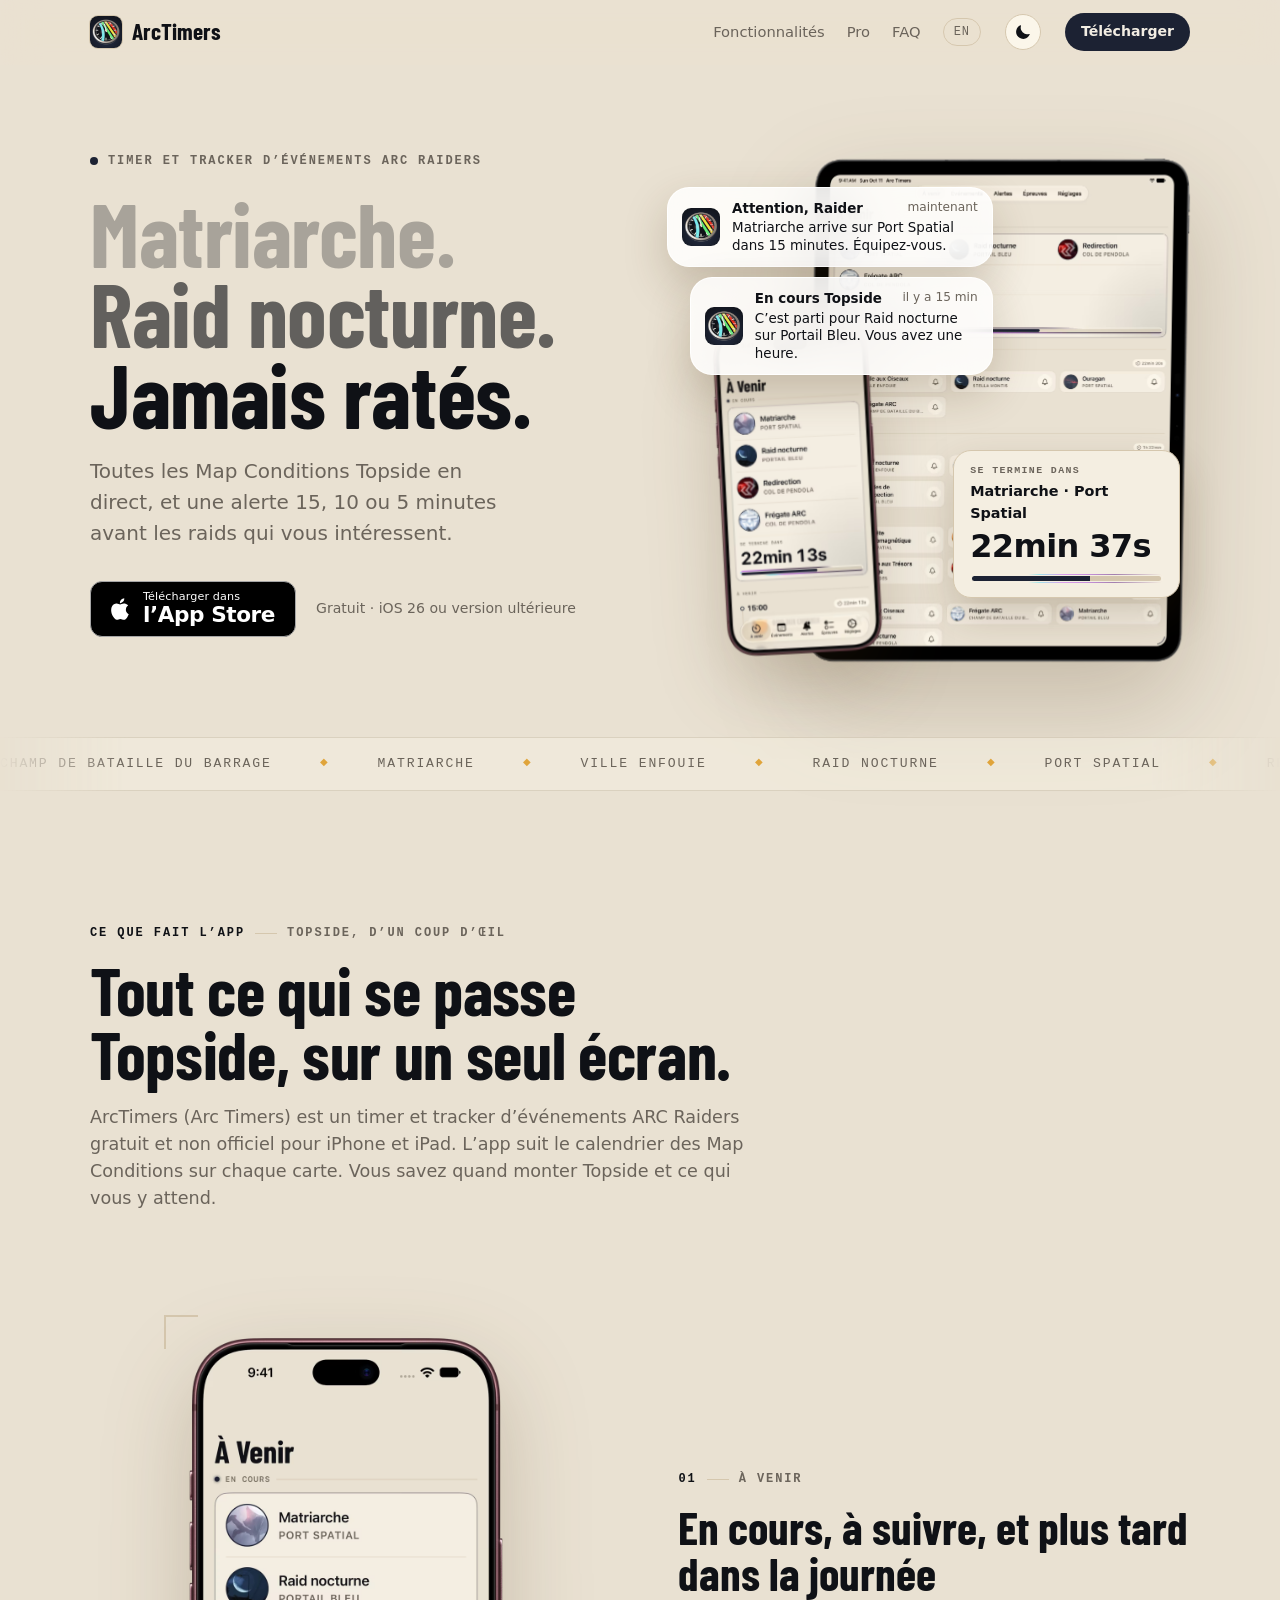
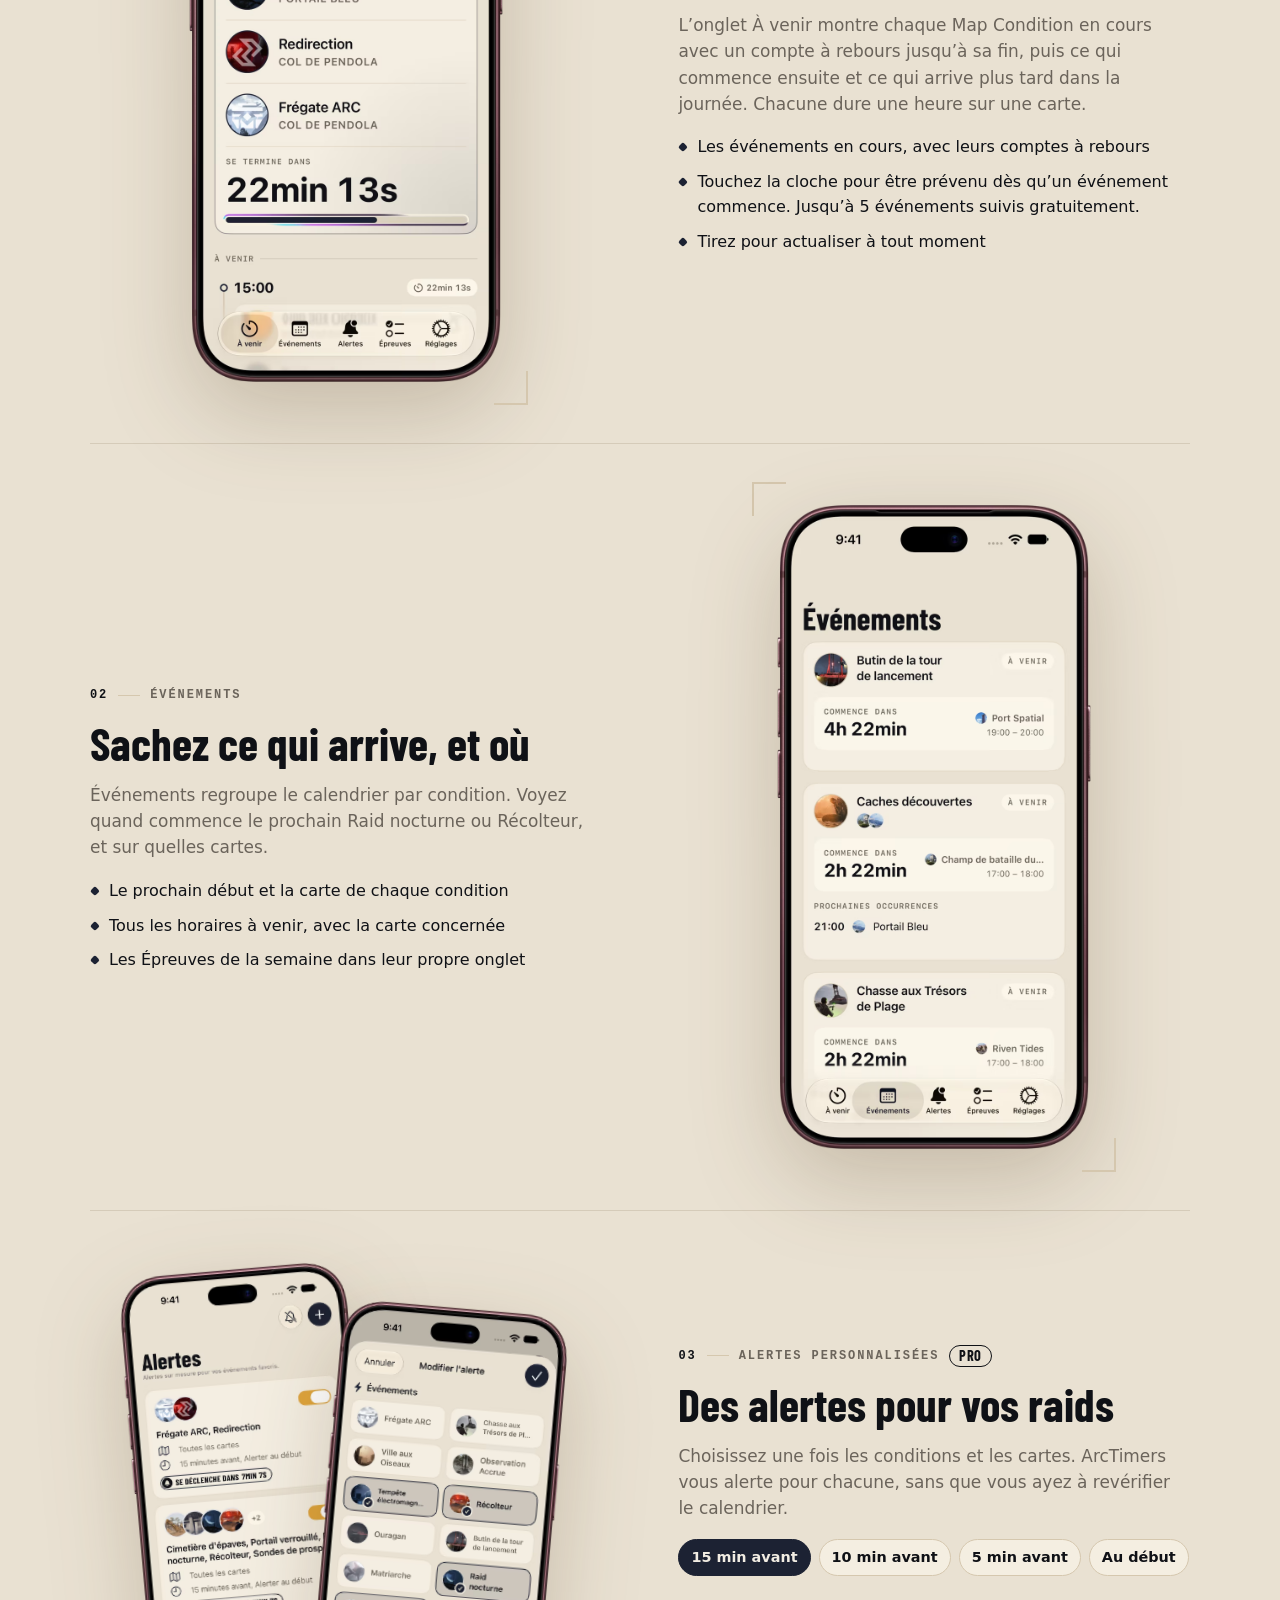
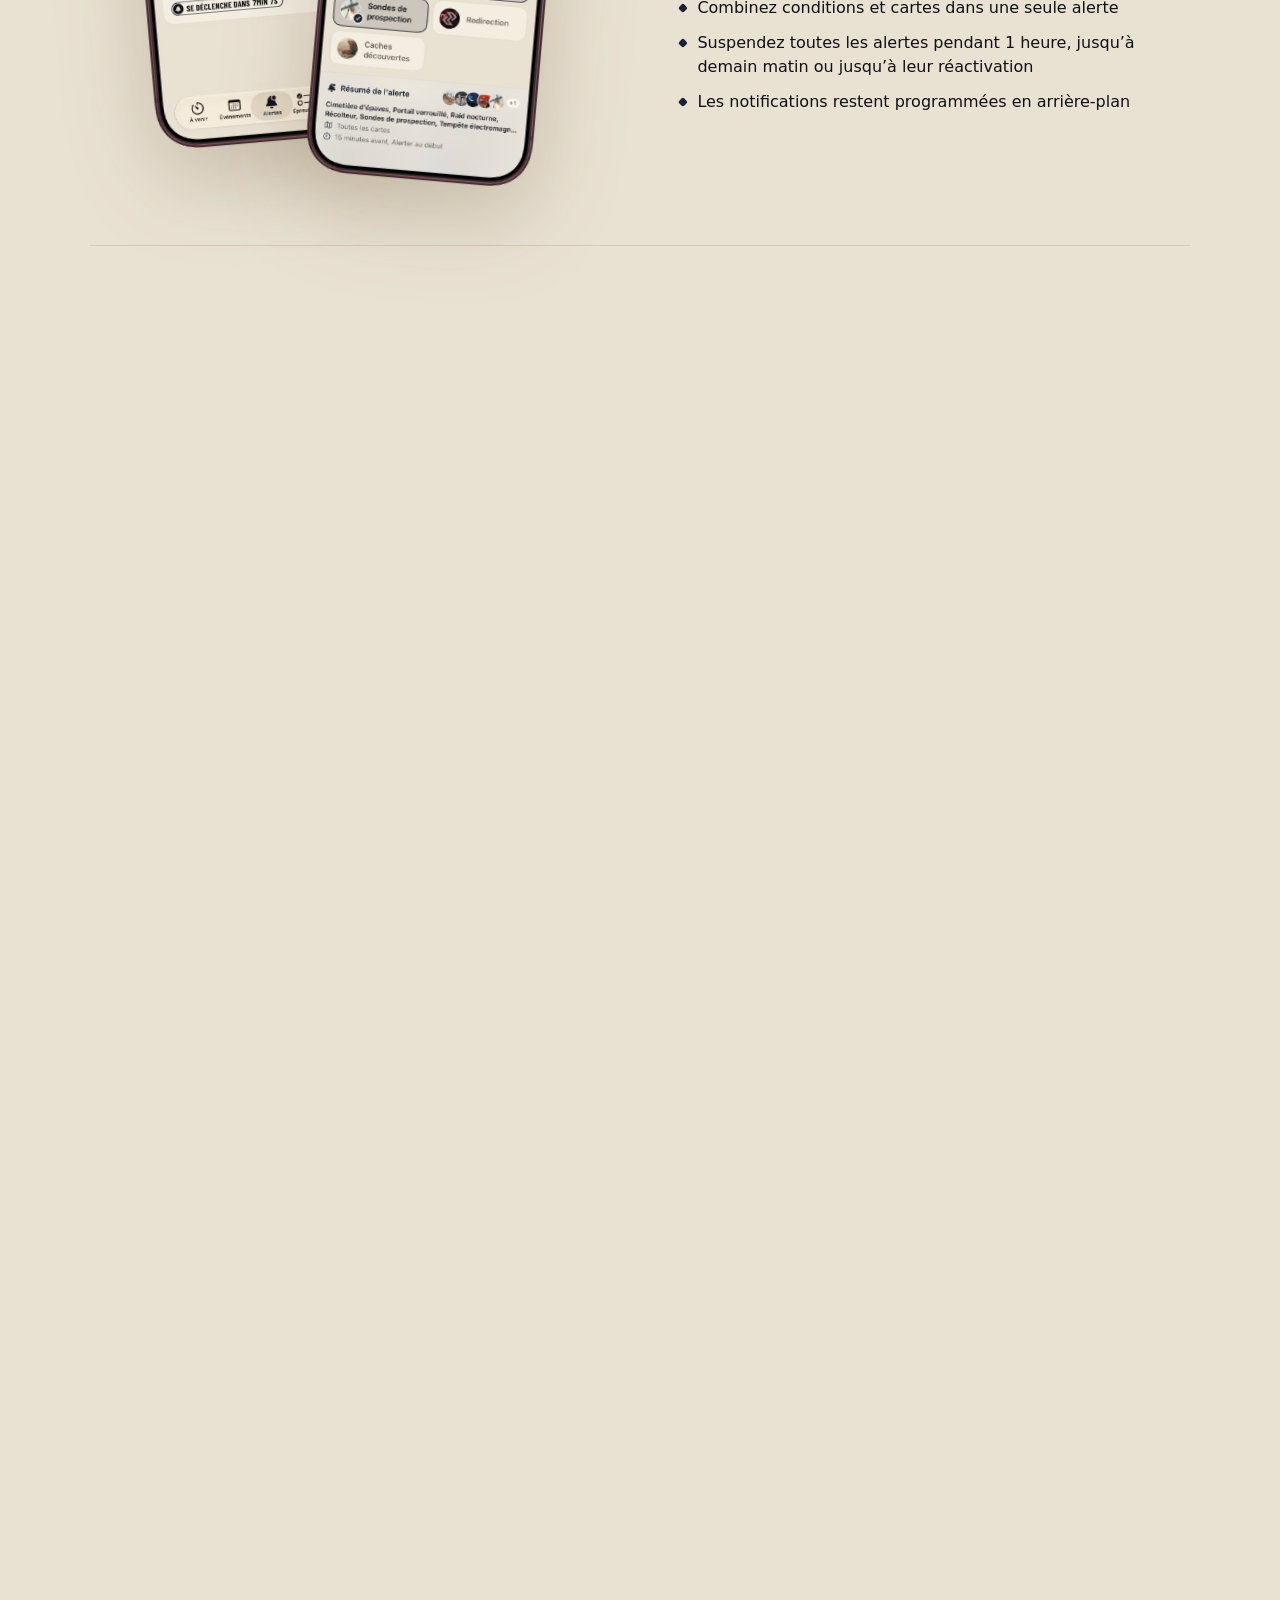
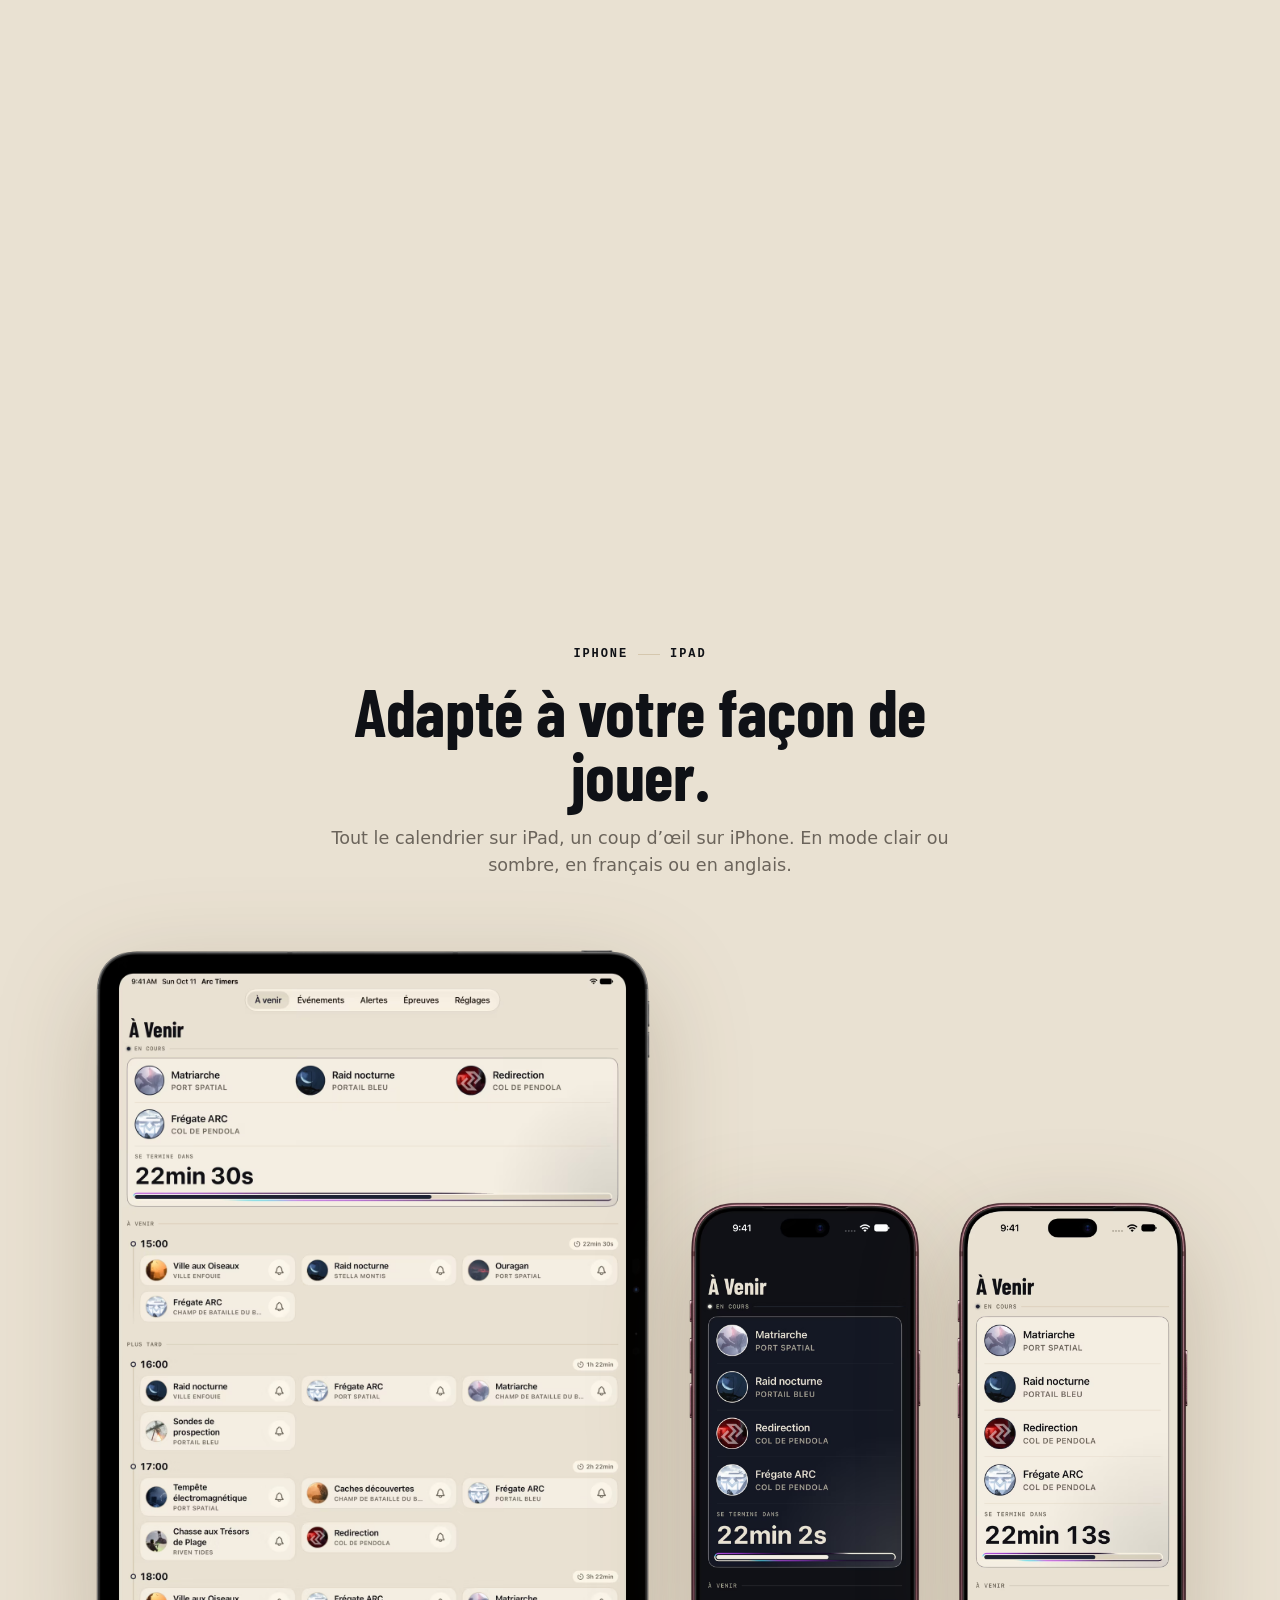
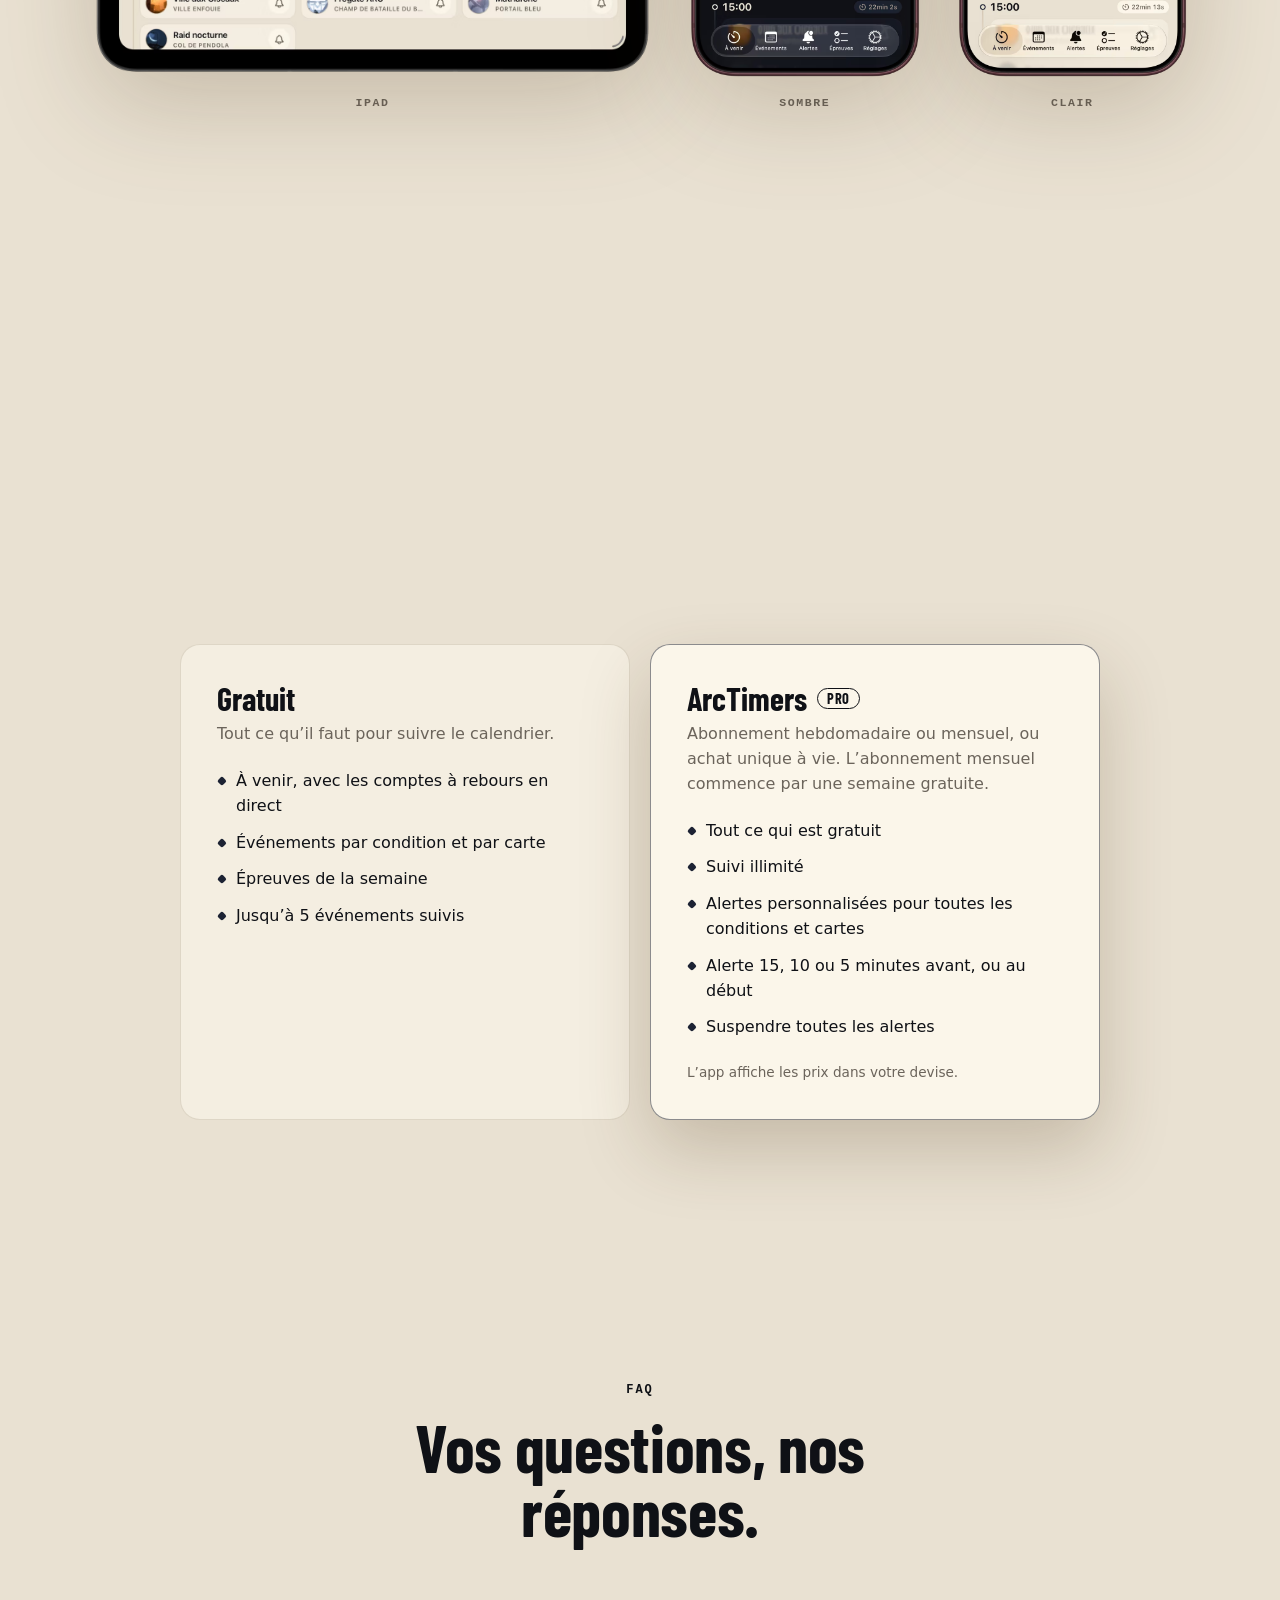
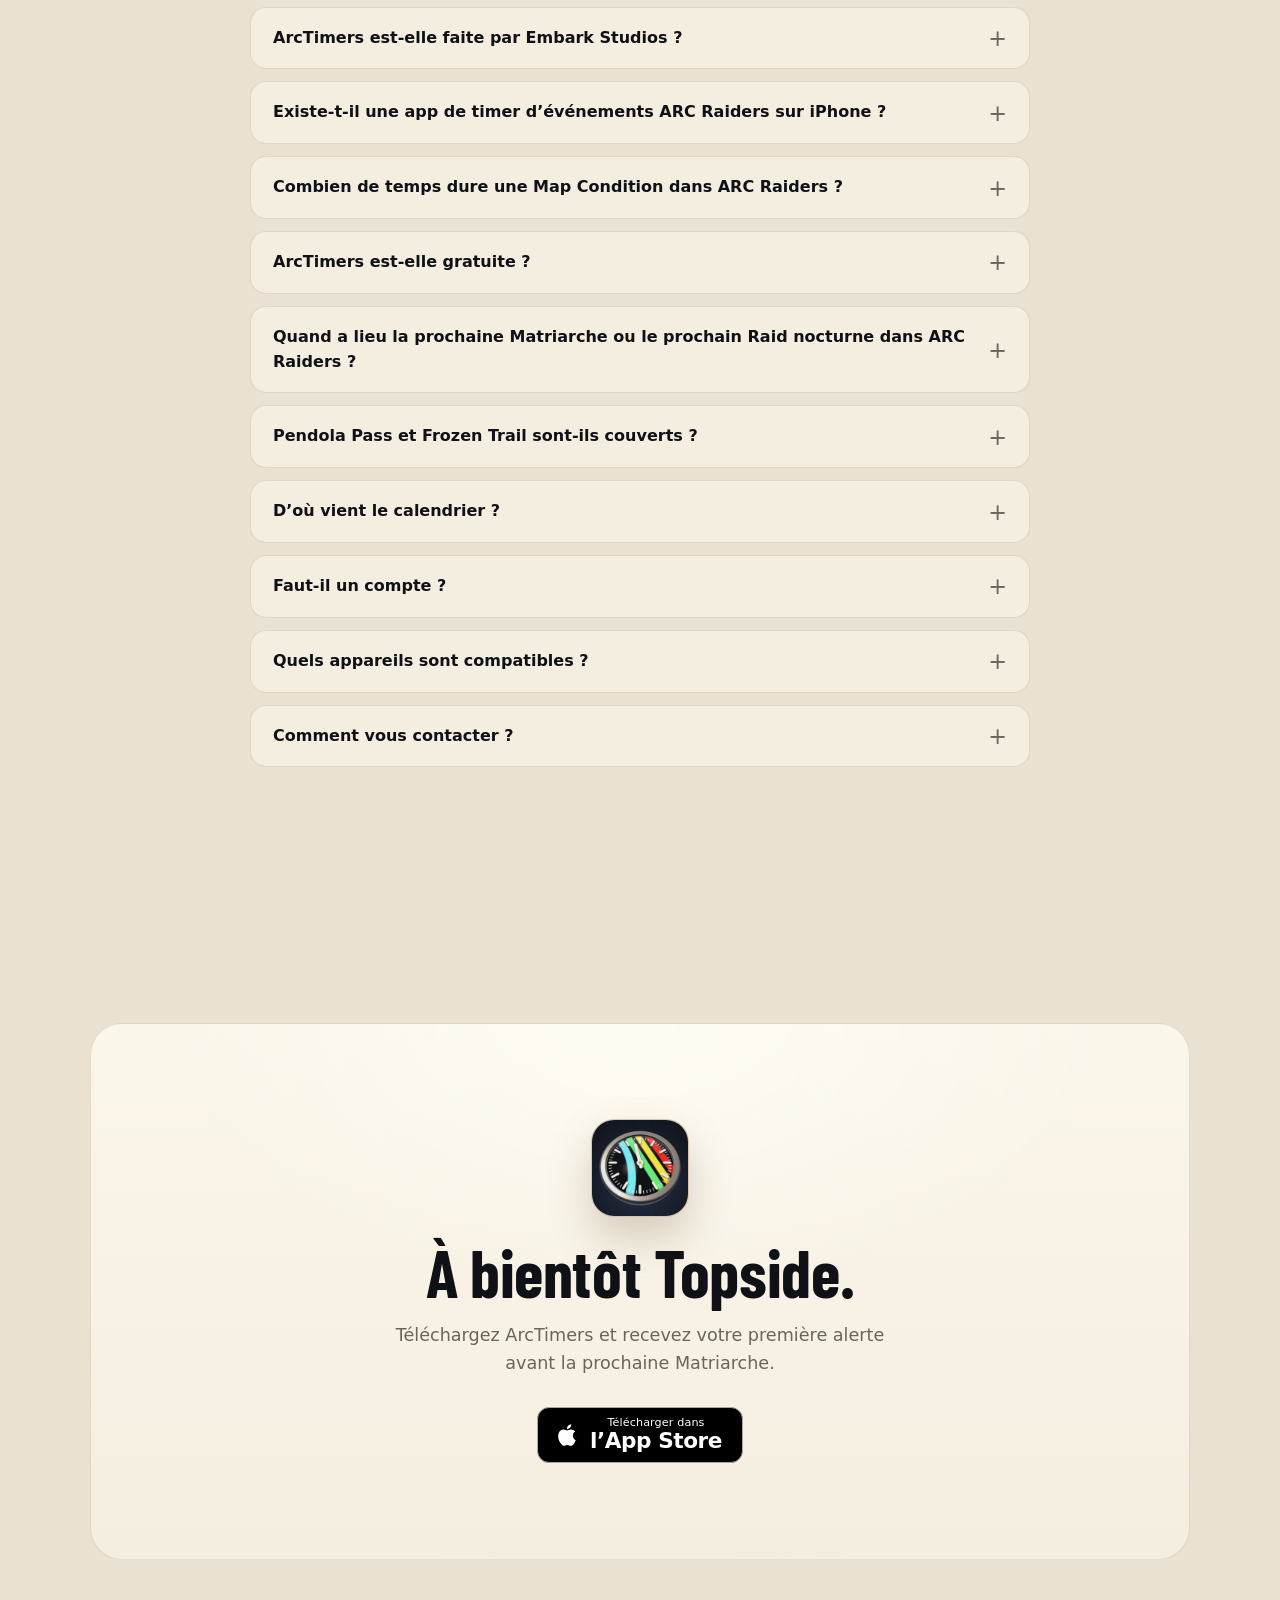
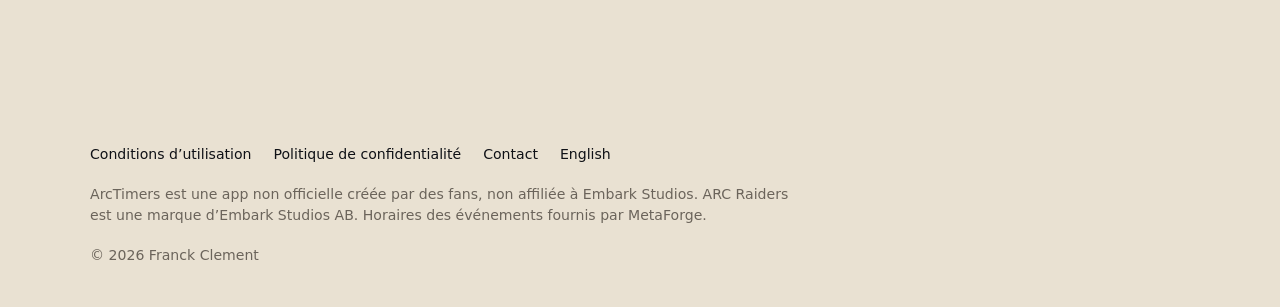
==== commit e0ea9d9d: "Add tracker and Arc Timers wording for search, and fit the header on narrow phones" ====
--- a/fr/index.html
+++ b/fr/index.html
@@ -6,8 +6,8 @@
     <meta name="theme-color" content="#e9e1d2" media="(prefers-color-scheme: light)" />
     <meta name="theme-color" content="#0f1116" media="(prefers-color-scheme: dark)" />
     <script>try { const t = localStorage.getItem("theme"); if (t === "light" || t === "dark") document.documentElement.dataset.theme = t; } catch (e) {}</script>
-    <title>Timer d’événements ARC Raiders et alertes | ArcTimers</title>
-    <meta name="description" content="Le timer des événements ARC Raiders sur iPhone et iPad : chaque Map Condition, comme la Matriarche, sur chaque carte, avec une alerte avant le début." />
+    <title>Timer et tracker d’événements ARC Raiders | ArcTimers</title>
+    <meta name="description" content="Le timer et tracker des événements ARC Raiders sur iPhone et iPad : chaque Map Condition, comme la Matriarche, sur chaque carte, avec une alerte avant le début." />
     <link rel="canonical" href="https://arctimers.com/fr/" />
     <link rel="alternate" hreflang="en" href="https://arctimers.com/" />
     <link rel="alternate" hreflang="fr" href="https://arctimers.com/fr/" />
@@ -35,13 +35,14 @@
             "@id": "https://arctimers.com/#website",
             "url": "https://arctimers.com/",
             "name": "ArcTimers",
+            "alternateName": "Arc Timers",
             "inLanguage": "fr"
         },
         {
             "@type": "WebPage",
             "@id": "https://arctimers.com/fr/#webpage",
             "url": "https://arctimers.com/fr/",
-            "name": "Timer d’événements ARC Raiders et alertes",
+            "name": "Timer et tracker d’événements ARC Raiders",
             "inLanguage": "fr",
             "isPartOf": {
                 "@id": "https://arctimers.com/#website"
@@ -61,7 +62,9 @@
             "name": "ArcTimers: Live Raid Alerts",
             "alternateName": [
                 "ArcTimers",
-                "ARC Raiders event timer"
+                "Arc Timers",
+                "ARC Raiders event timer",
+                "ARC Raiders event tracker"
             ],
             "description": "Timer des événements ARC Raiders et tracker des Map Conditions, avec une alerte avant chaque Matriarche, Raid nocturne, Récolteur et autre événement.",
             "operatingSystem": "iOS 26, iPadOS 26",
@@ -222,7 +225,7 @@
         <section class="hero">
             <div class="wrap">
                 <div class="copy">
-                    <h1><span class="kicker"><span class="live-dot" aria-hidden="true"></span>Timer d’événements ARC Raiders</span> <span class="line l1">Matriarche.</span> <span class="line l2">Raid nocturne.</span> <span class="line">Jamais ratés.</span></h1>
+                    <h1><span class="kicker"><span class="live-dot" aria-hidden="true"></span>Timer et tracker d’événements ARC Raiders</span> <span class="line l1">Matriarche.</span> <span class="line l2">Raid nocturne.</span> <span class="line">Jamais ratés.</span></h1>
                     <p class="lede">Toutes les Map Conditions Topside en direct, et une alerte 15, 10 ou 5 minutes avant les raids qui vous intéressent.</p>
                     <div class="cta-row">
                         <a class="appstore" href="https://apps.apple.com/app/apple-store/id6758253513?pt=120827598&amp;ct=website-hero&amp;mt=8" aria-label="Télécharger ArcTimers dans l’App Store">
@@ -280,7 +283,7 @@
                 <div class="section-head reveal">
                     <span class="kicker"><b>Ce que fait l’app</b><span class="dash"></span>Topside, d’un coup d’œil</span>
                     <h2>Tout ce qui se passe Topside, sur un seul écran.</h2>
-                    <p>ArcTimers est un timer d’événements ARC Raiders gratuit et non officiel pour iPhone et iPad. L’app suit le calendrier des Map Conditions sur chaque carte. Vous savez quand monter Topside et ce qui vous y attend.</p>
+                    <p>ArcTimers (Arc Timers) est un timer et tracker d’événements ARC Raiders gratuit et non officiel pour iPhone et iPad. L’app suit le calendrier des Map Conditions sur chaque carte. Vous savez quand monter Topside et ce qui vous y attend.</p>
                 </div>
 
                 <article class="feature">
--- a/assets/site.css
+++ b/assets/site.css
@@ -197,6 +197,16 @@
     .site-header .wrap { gap: 12px; }
     .site-nav { gap: 12px; }
 }
+@media (max-width: 380px) {
+    .site-header .wrap { gap: 8px; }
+    .site-nav { gap: 8px; }
+    .brand { font-size: 1.25rem; gap: 8px; }
+    .site-header .btn { padding: 7px 12px; }
+}
+/* Too narrow for the wordmark next to the buttons: keep the icon only. */
+@media (max-width: 359px) {
+    .brand { font-size: 0; }
+}
 
 /* ---------- HUD bits ---------- */
 /* The app's readout caption: small, monospaced, uppercased, then a hairline. */
@@ -406,7 +416,7 @@
     .notifs { left: 0; }
 }
 @media (max-width: 520px) {
-    .hero .kicker { font-size: 0.66rem; letter-spacing: 0.1em; }
+    .hero h1 .kicker { font-size: 0.62rem; letter-spacing: 0.06em; gap: 8px; }
     .notifs { width: 84%; }
     .notif { font-size: 0.76rem; padding: 10px 12px; }
     .chip { right: 0; bottom: 2%; padding: 10px 12px 12px; }
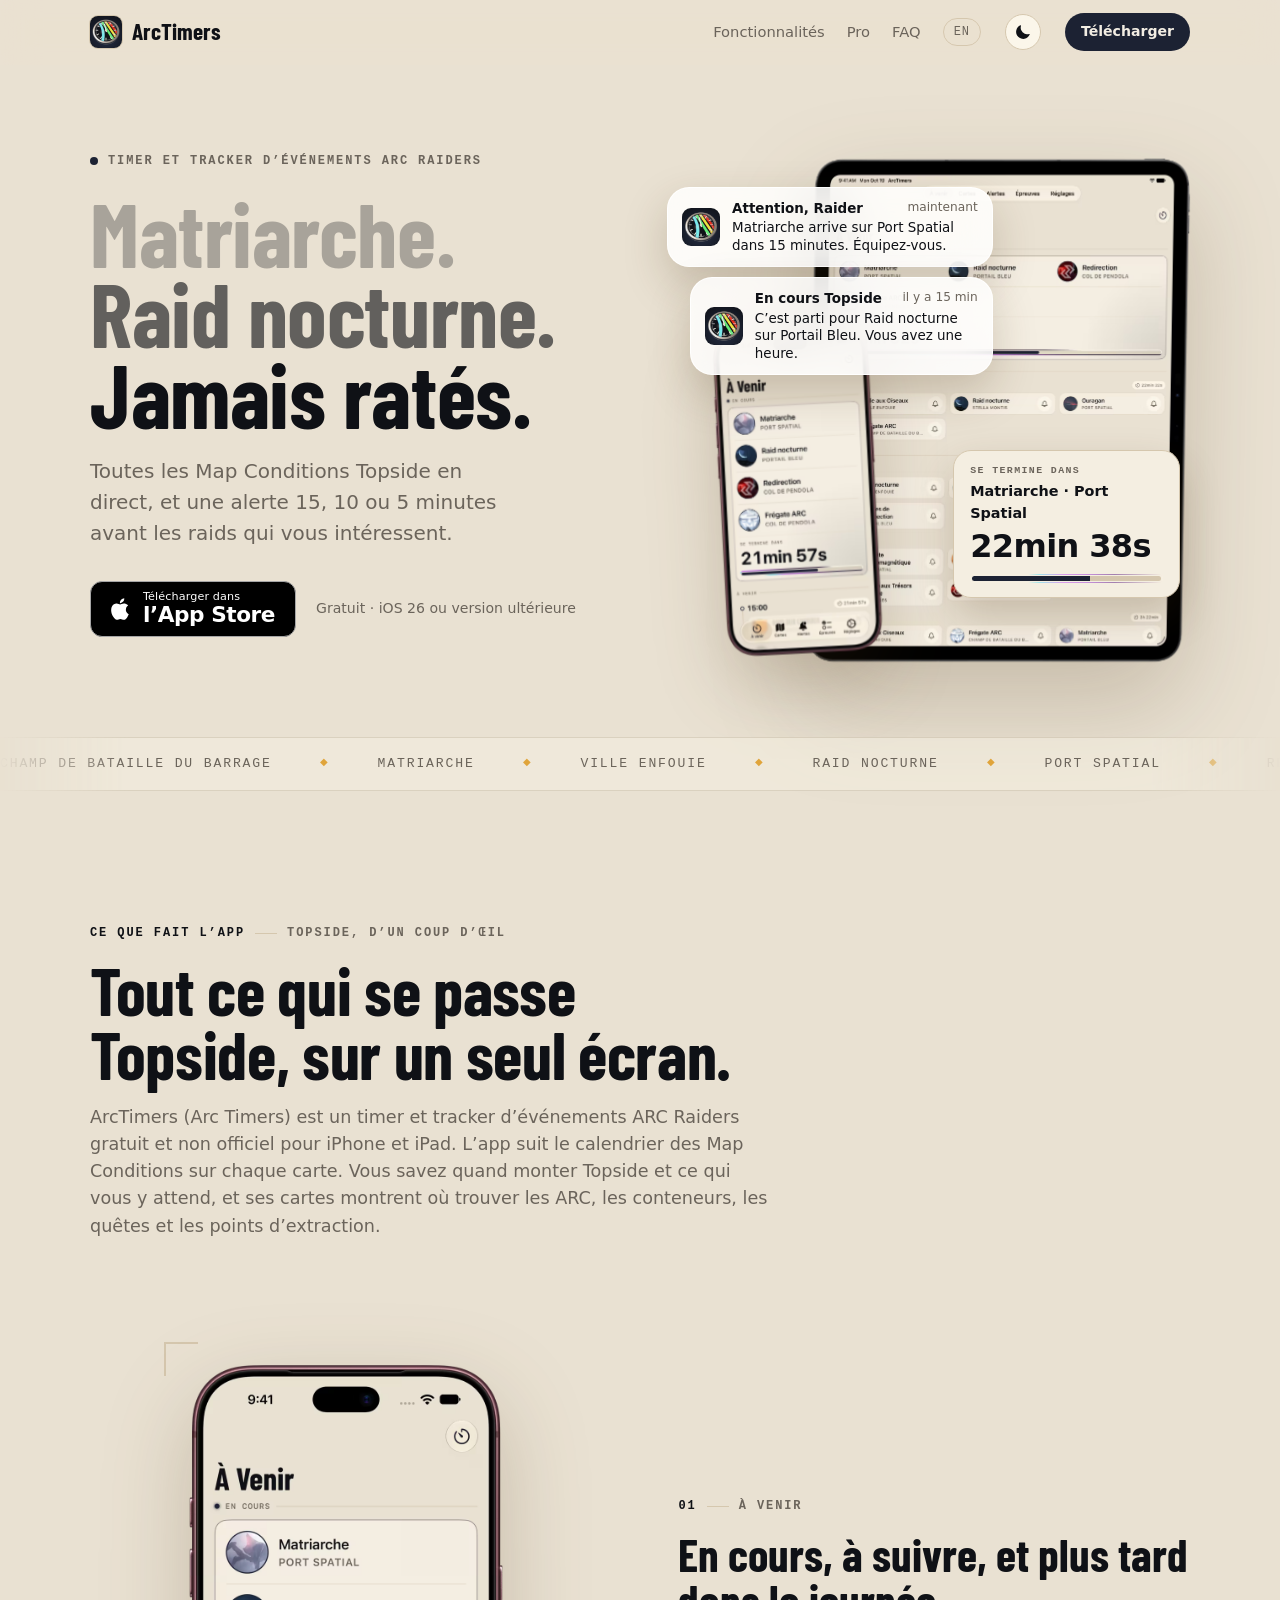
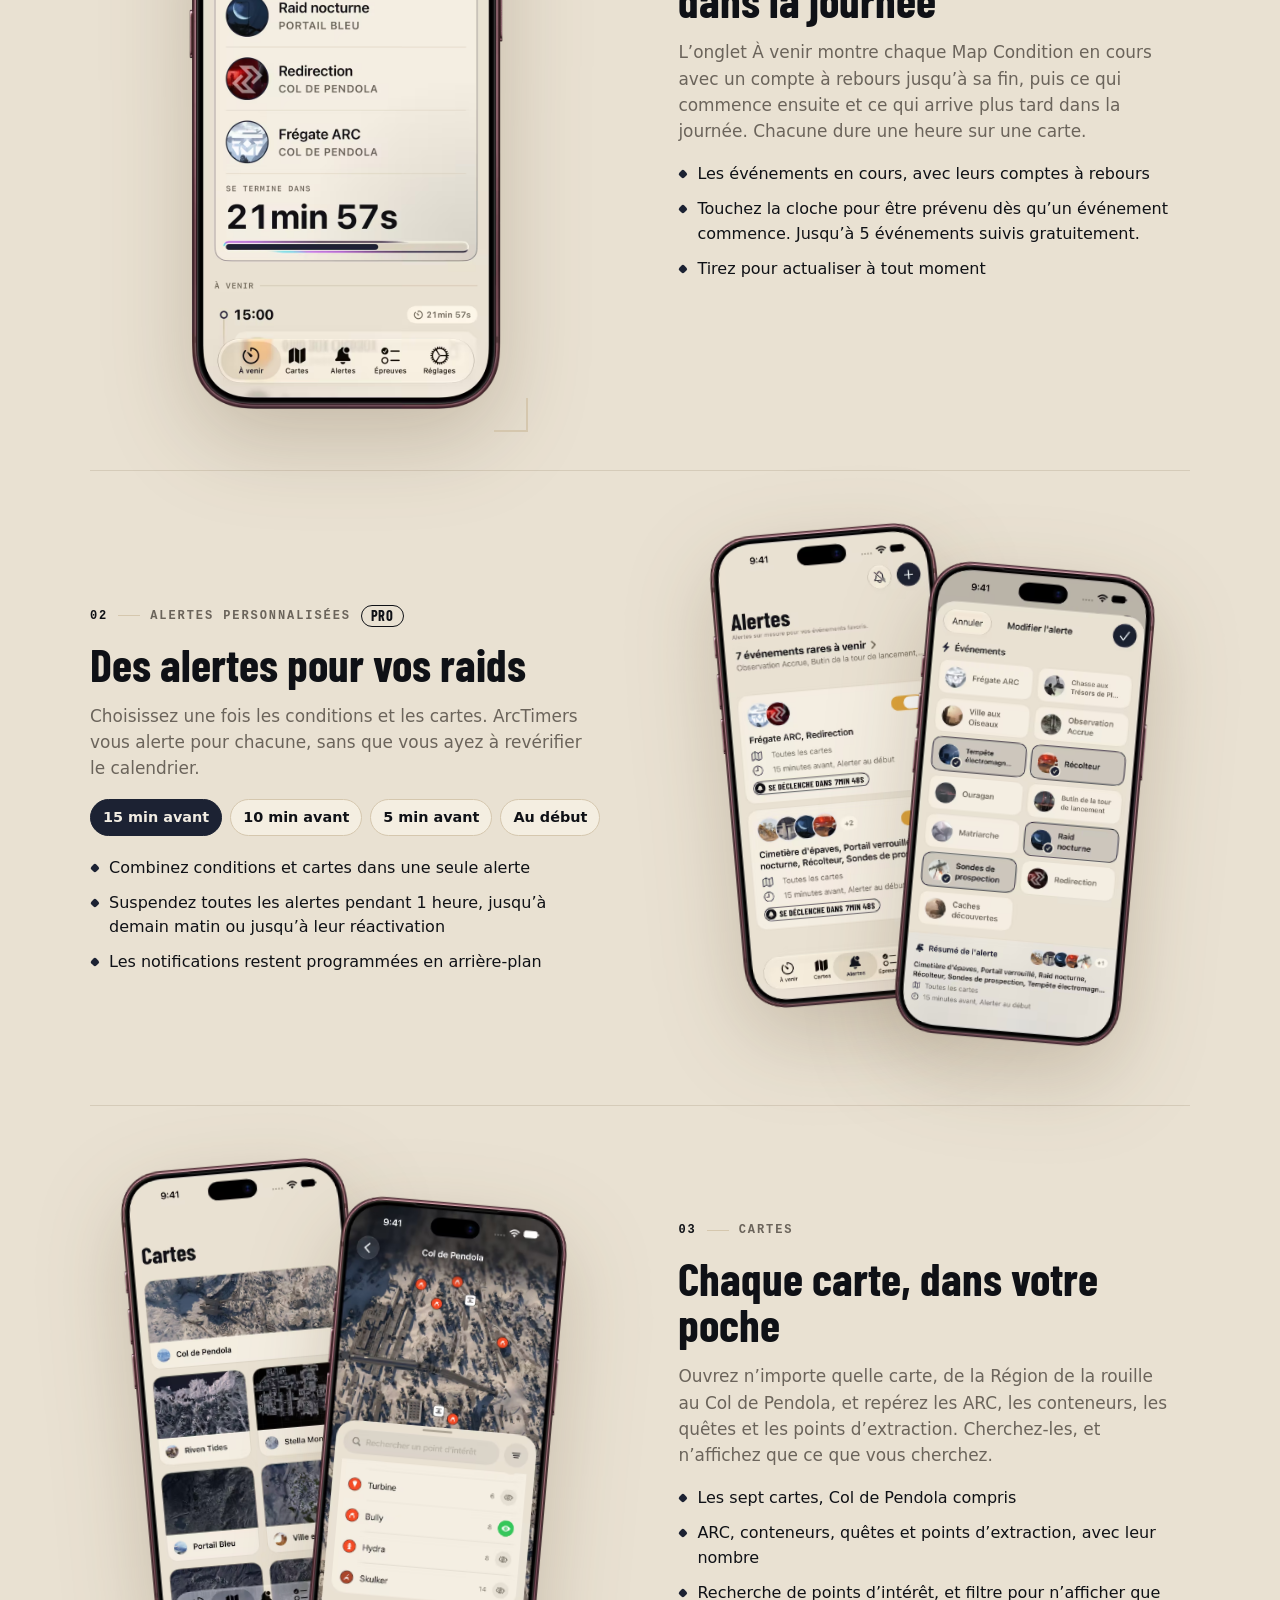
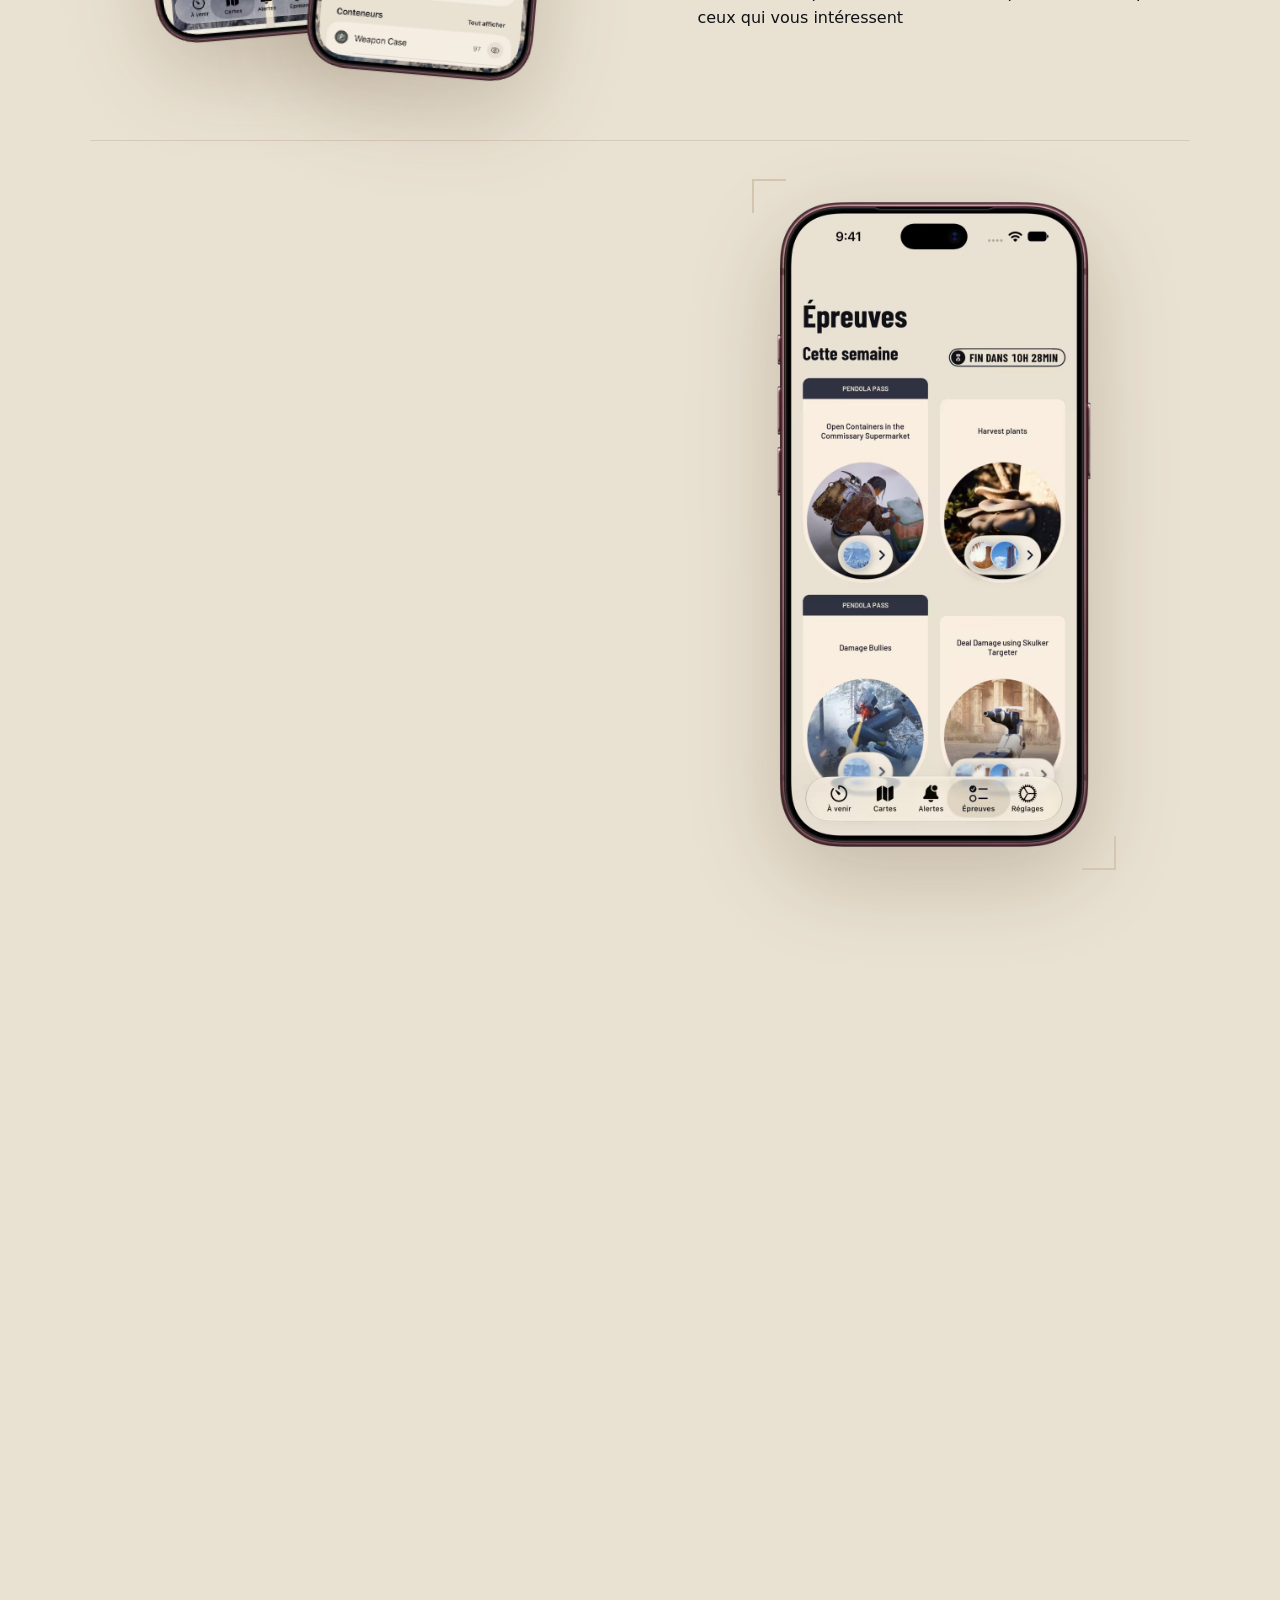
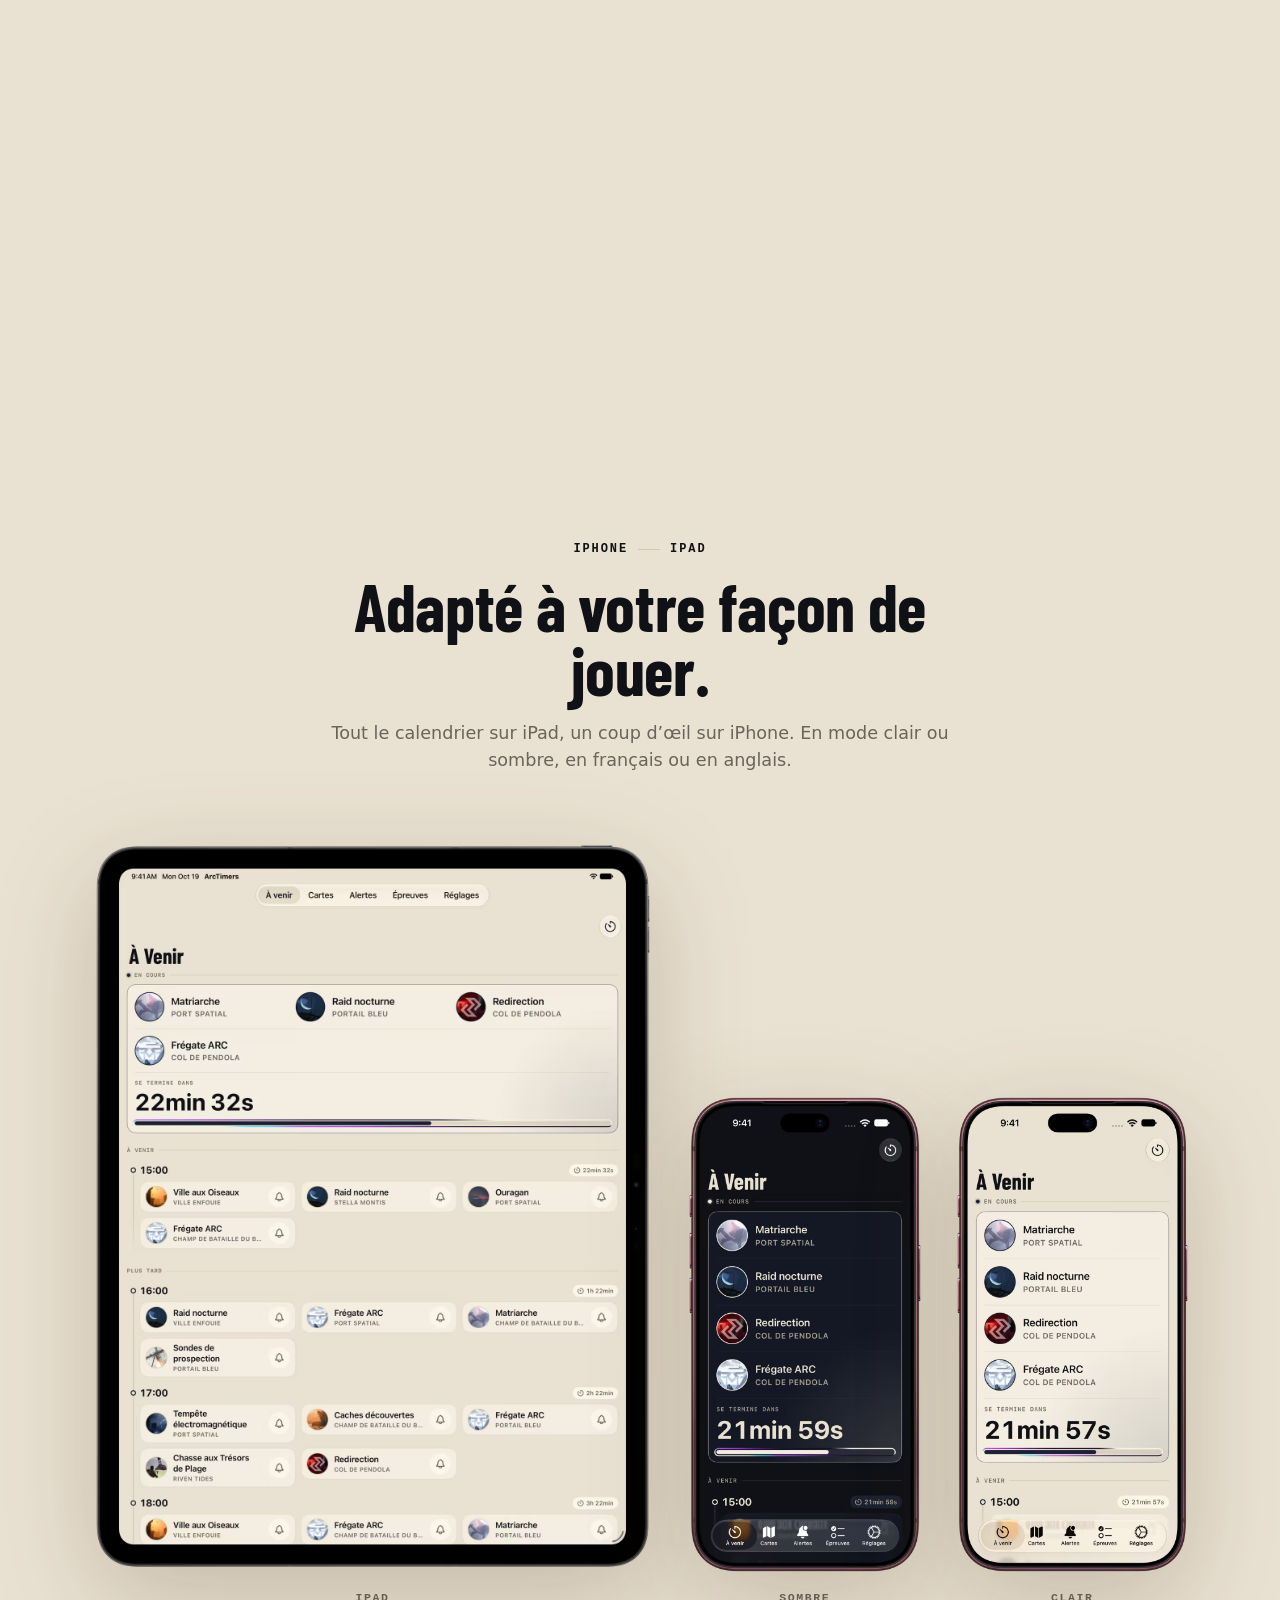
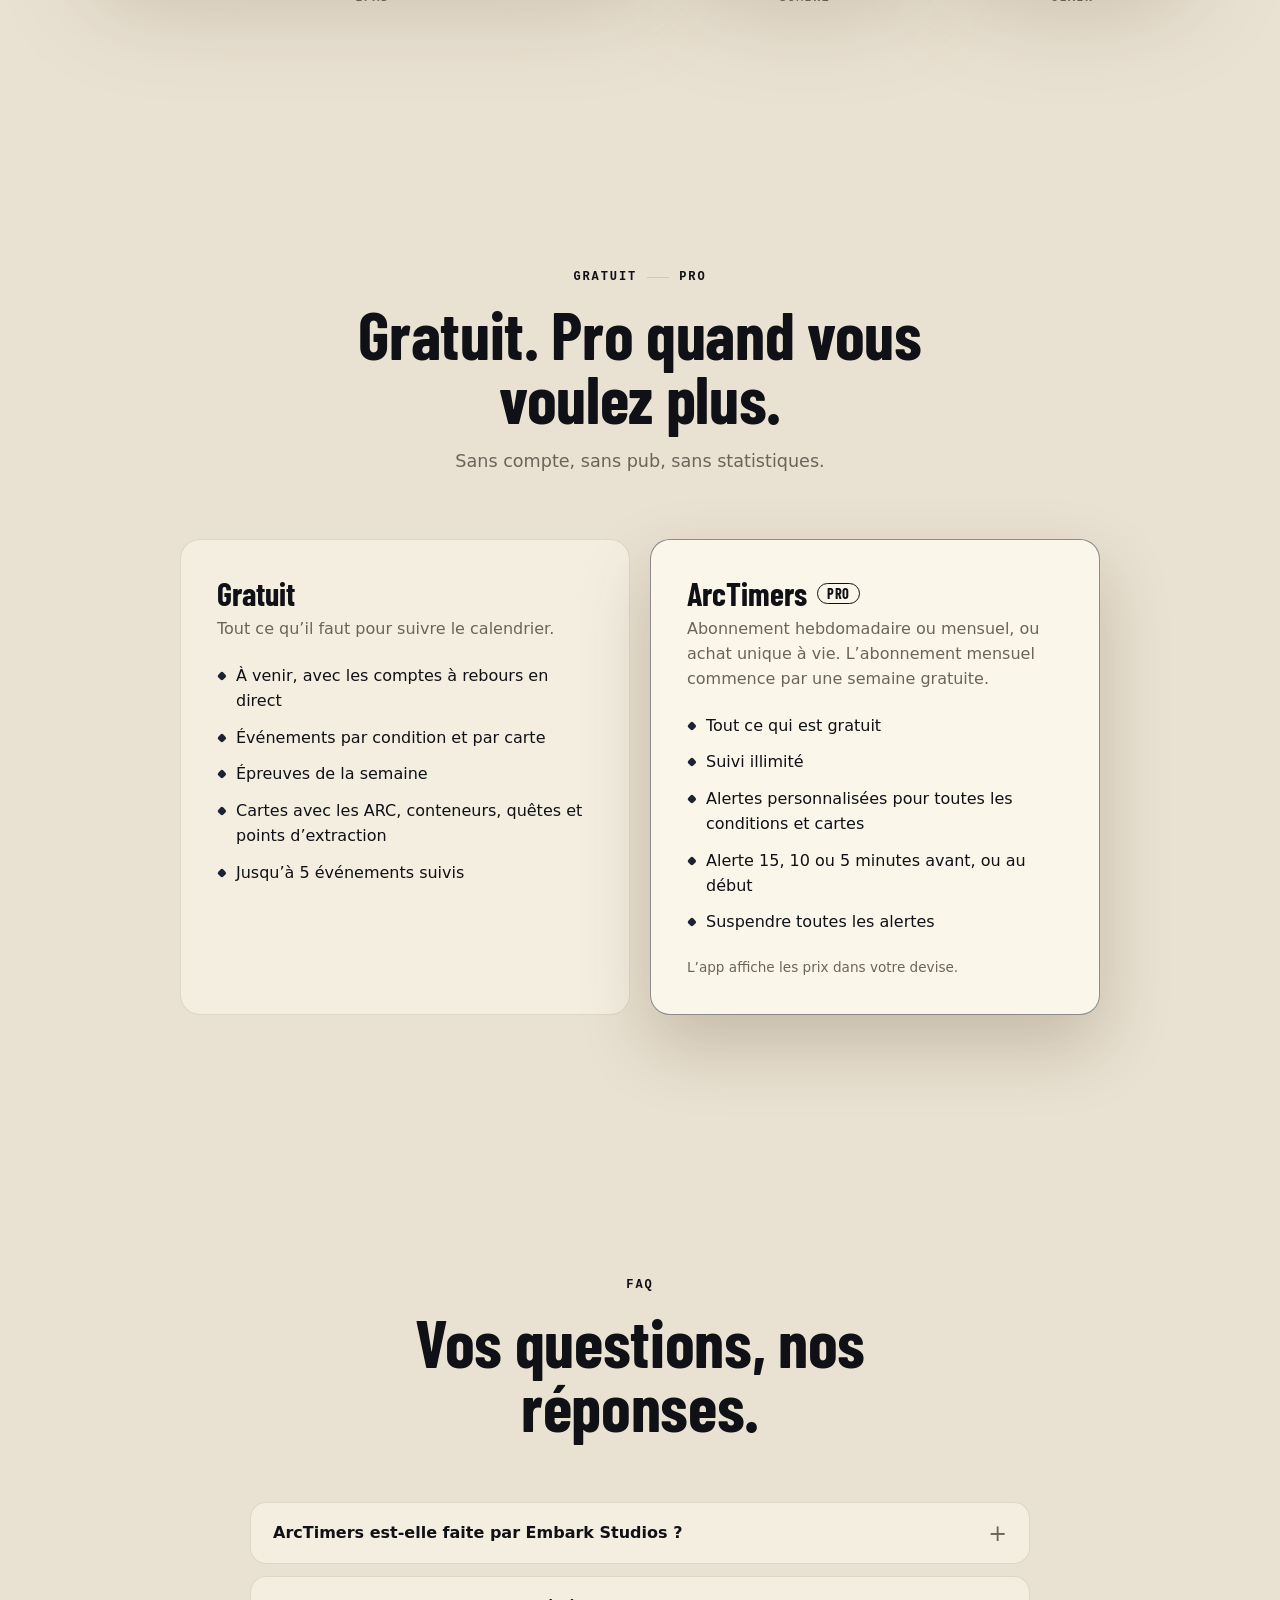
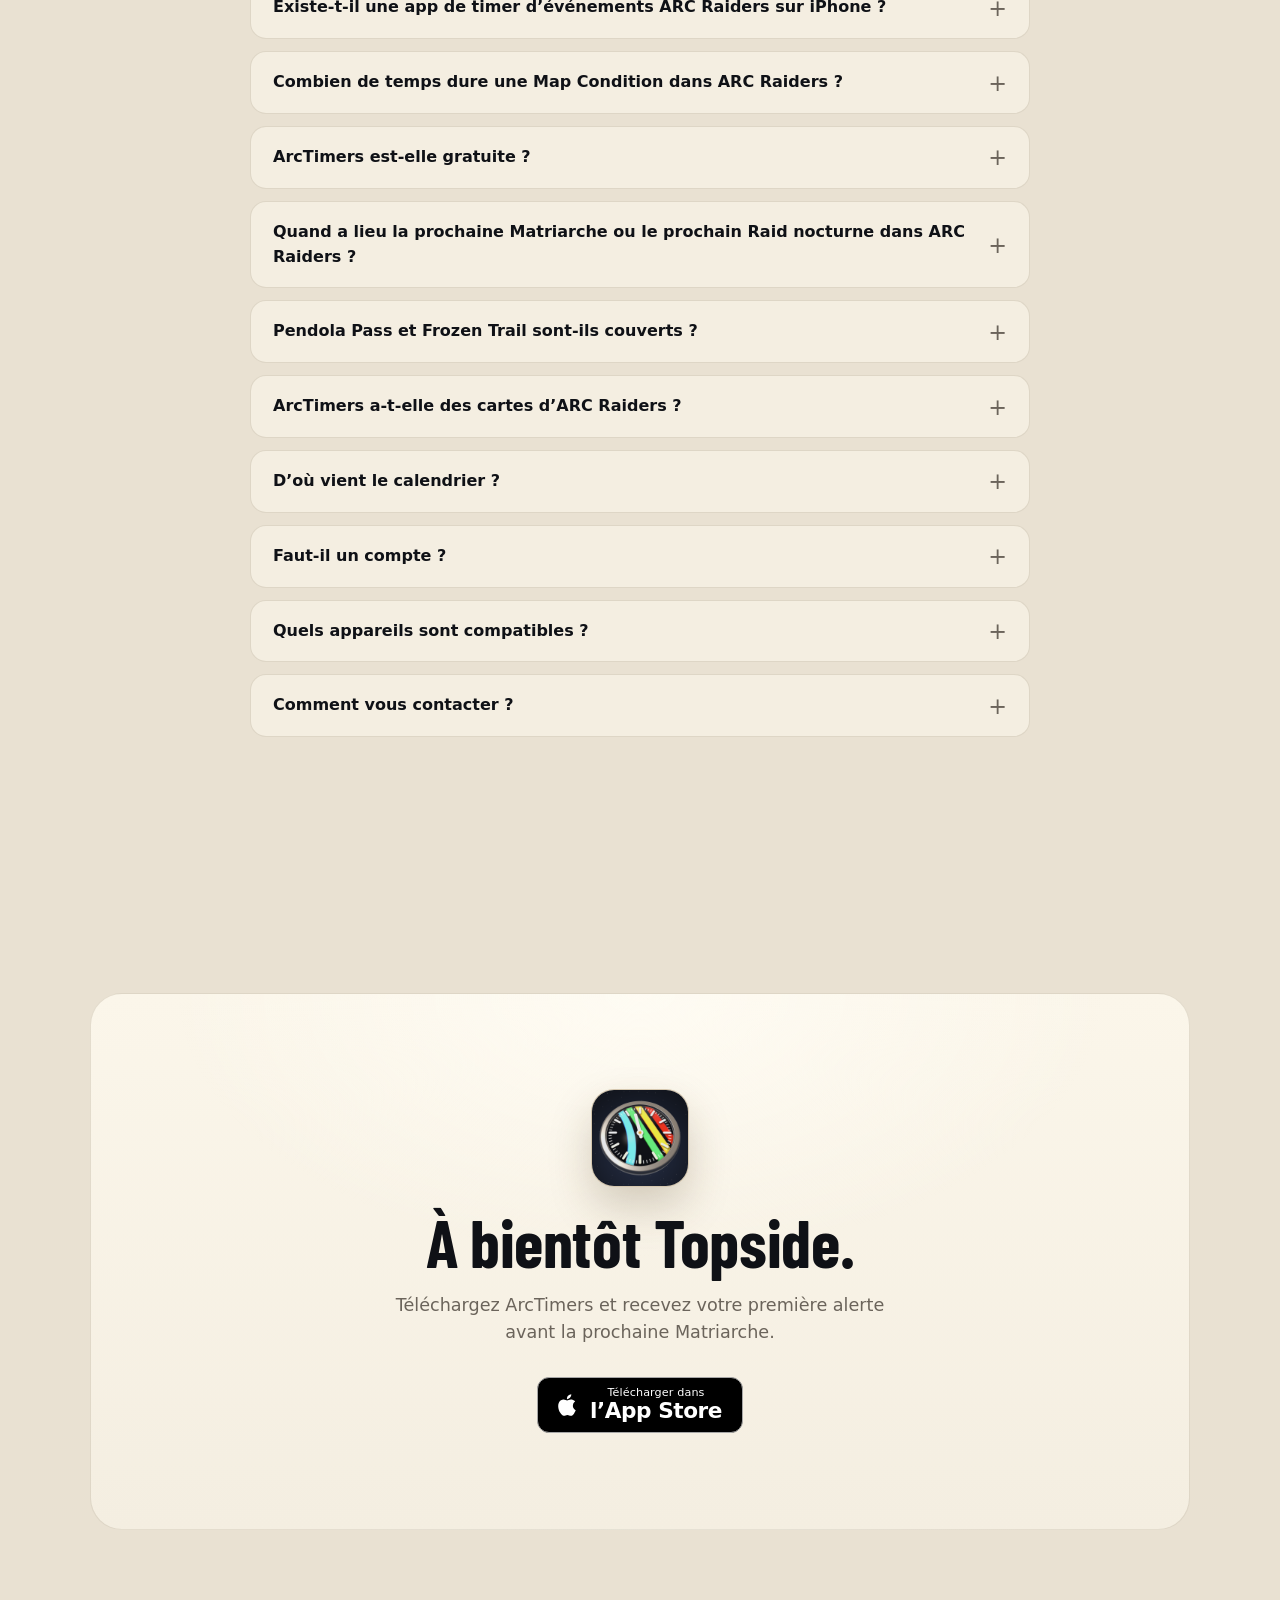
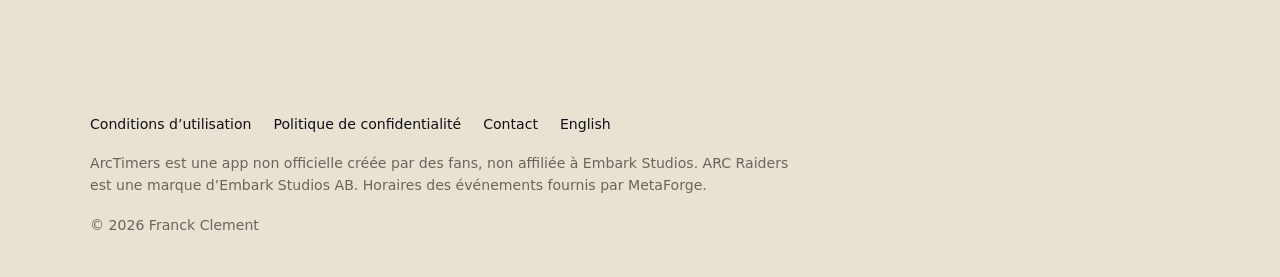
==== commit 007699a9: "Add a Maps feature, refresh screenshots with the Maps tab, and drop the Events block Maps gets its o" ====
--- a/fr/index.html
+++ b/fr/index.html
@@ -7,7 +7,7 @@
     <meta name="theme-color" content="#0f1116" media="(prefers-color-scheme: dark)" />
     <script>try { const t = localStorage.getItem("theme"); if (t === "light" || t === "dark") document.documentElement.dataset.theme = t; } catch (e) {}</script>
     <title>Timer et tracker d’événements ARC Raiders | ArcTimers</title>
-    <meta name="description" content="Le timer et tracker des événements ARC Raiders sur iPhone et iPad : chaque Map Condition, comme la Matriarche, sur chaque carte, avec une alerte avant le début." />
+    <meta name="description" content="Le timer, tracker et les cartes d’ARC Raiders sur iPhone et iPad : chaque Map Condition, comme la Matriarche, sur chaque carte, avec une alerte avant le début." />
     <link rel="canonical" href="https://arctimers.com/fr/" />
     <link rel="alternate" hreflang="en" href="https://arctimers.com/" />
     <link rel="alternate" hreflang="fr" href="https://arctimers.com/fr/" />
@@ -16,7 +16,7 @@
     <meta property="og:type" content="website" />
     <meta property="og:site_name" content="ArcTimers" />
     <meta property="og:title" content="ArcTimers : ne ratez plus jamais une Matriarche" />
-    <meta property="og:description" content="Les Map Conditions d’ARC Raiders en direct, et une alerte avant vos raids. Gratuit sur iPhone et iPad." />
+    <meta property="og:description" content="Les Map Conditions d’ARC Raiders en direct, les cartes avec les ARC, conteneurs et points d’extraction, et une alerte avant vos raids. Gratuit sur iPhone et iPad." />
     <meta property="og:url" content="https://arctimers.com/fr/" />
     <meta property="og:image" content="https://arctimers.com/assets/img/og-fr.jpg" />
     <meta property="og:locale" content="fr_FR" />
@@ -66,7 +66,7 @@
                 "ARC Raiders event timer",
                 "ARC Raiders event tracker"
             ],
-            "description": "Timer des événements ARC Raiders et tracker des Map Conditions, avec une alerte avant chaque Matriarche, Raid nocturne, Récolteur et autre événement.",
+            "description": "Timer des événements ARC Raiders et tracker des Map Conditions, avec une alerte avant chaque Matriarche, Raid nocturne, Récolteur et autre événement, et les cartes avec les ARC, les conteneurs, les quêtes et les points d’extraction.",
             "operatingSystem": "iOS 26, iPadOS 26",
             "applicationCategory": "UtilitiesApplication",
             "url": "https://arctimers.com/fr/",
@@ -99,6 +99,7 @@
                 "Calendrier des Map Conditions en direct avec comptes à rebours",
                 "Événements par condition et par carte",
                 "Épreuves de la semaine",
+                "Chaque carte, avec les ARC, conteneurs, quêtes et points d’extraction",
                 "Notification au début des événements suivis",
                 "Alertes personnalisées 15, 10 ou 5 minutes avant, ou au début (Pro)",
                 "Suspendre toutes les alertes (Pro)",
@@ -143,7 +144,7 @@
                     "name": "ArcTimers est-elle gratuite ?",
                     "acceptedAnswer": {
                         "@type": "Answer",
-                        "text": "Oui. À venir, Événements, les Épreuves de la semaine et le suivi de 5 événements sont gratuits. ArcTimers Pro ajoute le suivi illimité, les alertes personnalisées pour toutes les conditions et cartes, une alerte 15, 10 ou 5 minutes avant, et la suspension des alertes. Pro existe en abonnement hebdomadaire, mensuel avec une semaine gratuite, ou en achat unique à vie."
+                        "text": "Oui. À venir, Événements, les Épreuves de la semaine, les Cartes et le suivi de 5 événements sont gratuits. ArcTimers Pro ajoute le suivi illimité, les alertes personnalisées pour toutes les conditions et cartes, une alerte 15, 10 ou 5 minutes avant, et la suspension des alertes. Pro existe en abonnement hebdomadaire, mensuel avec une semaine gratuite, ou en achat unique à vie."
                     }
                 },
                 {
@@ -160,6 +161,14 @@
                     "acceptedAnswer": {
                         "@type": "Answer",
                         "text": "Oui. Pendola Pass, la carte qui arrive avec la mise à jour Frozen Trail, est suivie comme toutes les autres : Champ de bataille du barrage, Ville enfouie, Port Spatial, Portail Bleu, Stella Montis et Riven Tides."
+                    }
+                },
+                {
+                    "@type": "Question",
+                    "name": "ArcTimers a-t-elle des cartes d’ARC Raiders ?",
+                    "acceptedAnswer": {
+                        "@type": "Answer",
+                        "text": "Oui. L’onglet Cartes contient chaque carte, du Champ de bataille du barrage au Col de Pendola, avec les ARC, les conteneurs, les quêtes et les points d’extraction de chacune. Cherchez un point d’intérêt, ou n’affichez que ceux qui vous intéressent. Les cartes sont gratuites."
                     }
                 },
                 {
@@ -283,7 +292,7 @@
                 <div class="section-head reveal">
                     <span class="kicker"><b>Ce que fait l’app</b><span class="dash"></span>Topside, d’un coup d’œil</span>
                     <h2>Tout ce qui se passe Topside, sur un seul écran.</h2>
-                    <p>ArcTimers (Arc Timers) est un timer et tracker d’événements ARC Raiders gratuit et non officiel pour iPhone et iPad. L’app suit le calendrier des Map Conditions sur chaque carte. Vous savez quand monter Topside et ce qui vous y attend.</p>
+                    <p>ArcTimers (Arc Timers) est un timer et tracker d’événements ARC Raiders gratuit et non officiel pour iPhone et iPad. L’app suit le calendrier des Map Conditions sur chaque carte. Vous savez quand monter Topside et ce qui vous y attend, et ses cartes montrent où trouver les ARC, les conteneurs, les quêtes et les points d’extraction.</p>
                 </div>
 
                 <article class="feature">
@@ -308,27 +317,6 @@
                 </article>
 
                 <article class="feature flip">
-                    <div class="media reveal">
-                        <picture>
-                            <source type="image/avif" media="(prefers-color-scheme: dark)" srcset="../assets/img/fr-iphone-02-events.avif" data-scheme="dark" />
-                            <source type="image/png" media="(prefers-color-scheme: dark)" srcset="../assets/img/fr-iphone-02-events.png" data-scheme="dark" />
-                            <source type="image/avif" srcset="../assets/img/fr-iphone-02-events-light.avif" />
-                            <img class="phone" src="../assets/img/fr-iphone-02-events-light.png" width="760" height="1554" loading="lazy" decoding="async" alt="L’onglet Événements : Butin de la tour de lancement commence dans 4 h 22 sur Port Spatial, suivi de Caches découvertes et Chasse aux Trésors de Plage." />
-                        </picture>
-                    </div>
-                    <div class="copy reveal">
-                        <span class="kicker"><b>02</b><span class="dash"></span>Événements</span>
-                        <h3>Sachez ce qui arrive, et où</h3>
-                        <p>Événements regroupe le calendrier par condition. Voyez quand commence le prochain Raid nocturne ou Récolteur, et sur quelles cartes.</p>
-                        <ul class="ticks">
-                            <li>Le prochain début et la carte de chaque condition</li>
-                            <li>Tous les horaires à venir, avec la carte concernée</li>
-                            <li>Les Épreuves de la semaine dans leur propre onglet</li>
-                        </ul>
-                    </div>
-                </article>
-
-                <article class="feature">
                     <div class="media reveal">
                         <div class="duo">
                             <picture>
@@ -346,7 +334,7 @@
                         </div>
                     </div>
                     <div class="copy reveal">
-                        <span class="kicker"><b>03</b><span class="dash"></span>Alertes personnalisées <span class="pro-tag">PRO</span></span>
+                        <span class="kicker"><b>02</b><span class="dash"></span>Alertes personnalisées <span class="pro-tag">PRO</span></span>
                         <h3>Des alertes pour vos raids</h3>
                         <p>Choisissez une fois les conditions et les cartes. ArcTimers vous alerte pour chacune, sans que vous ayez à revérifier le calendrier.</p>
                         <div class="leadtimes" aria-label="Délais d’alerte">
@@ -356,6 +344,31 @@
                             <li>Combinez conditions et cartes dans une seule alerte</li>
                             <li>Suspendez toutes les alertes pendant 1 heure, jusqu’à demain matin ou jusqu’à leur réactivation</li>
                             <li>Les notifications restent programmées en arrière-plan</li>
+                        </ul>
+                    </div>
+                </article>
+
+                <article class="feature">
+                    <div class="media reveal">
+                        <div class="duo">
+                            <picture>
+                                <source type="image/avif" srcset="../assets/img/fr-iphone-07-maps-light.avif" />
+                                <img class="phone" src="../assets/img/fr-iphone-07-maps-light.png" width="760" height="1554" loading="lazy" decoding="async" alt="L’onglet Cartes : toutes les cartes d’ARC Raiders, du Col de Pendola à Riven Tides, Stella Montis, Portail Bleu et Ville enfouie." />
+                            </picture>
+                            <picture>
+                                <source type="image/avif" srcset="../assets/img/fr-iphone-08-map-light.avif" />
+                                <img class="phone" src="../assets/img/fr-iphone-08-map-light.png" width="760" height="1554" loading="lazy" decoding="async" alt="La carte du Col de Pendola avec seulement les Bully affichés, et la liste des points d’intérêt en dessous, chacun avec son nombre." />
+                            </picture>
+                        </div>
+                    </div>
+                    <div class="copy reveal">
+                        <span class="kicker"><b>03</b><span class="dash"></span>Cartes</span>
+                        <h3>Chaque carte, dans votre poche</h3>
+                        <p>Ouvrez n’importe quelle carte, de la Région de la rouille au Col de Pendola, et repérez les ARC, les conteneurs, les quêtes et les points d’extraction. Cherchez-les, et n’affichez que ce que vous cherchez.</p>
+                        <ul class="ticks">
+                            <li>Les sept cartes, Col de Pendola compris</li>
+                            <li>ARC, conteneurs, quêtes et points d’extraction, avec leur nombre</li>
+                            <li>Recherche de points d’intérêt, et filtre pour n’afficher que ceux qui vous intéressent</li>
                         </ul>
                     </div>
                 </article>
@@ -482,6 +495,7 @@
                             <li>À venir, avec les comptes à rebours en direct</li>
                             <li>Événements par condition et par carte</li>
                             <li>Épreuves de la semaine</li>
+                            <li>Cartes avec les ARC, conteneurs, quêtes et points d’extraction</li>
                             <li>Jusqu’à 5 événements suivis</li>
                         </ul>
                     </div>
@@ -522,7 +536,7 @@
                     </details>
                     <details>
                         <summary>ArcTimers est-elle gratuite ?</summary>
-                        <p>Oui. À venir, Événements, les Épreuves de la semaine et le suivi de 5 événements sont gratuits. ArcTimers Pro ajoute le suivi illimité, les alertes personnalisées pour toutes les conditions et cartes, une alerte 15, 10 ou 5 minutes avant, et la suspension des alertes. Pro existe en abonnement hebdomadaire, mensuel avec une semaine gratuite, ou en achat unique à vie.</p>
+                        <p>Oui. À venir, Événements, les Épreuves de la semaine, les Cartes et le suivi de 5 événements sont gratuits. ArcTimers Pro ajoute le suivi illimité, les alertes personnalisées pour toutes les conditions et cartes, une alerte 15, 10 ou 5 minutes avant, et la suspension des alertes. Pro existe en abonnement hebdomadaire, mensuel avec une semaine gratuite, ou en achat unique à vie.</p>
                     </details>
                     <details>
                         <summary>Quand a lieu la prochaine Matriarche ou le prochain Raid nocturne dans ARC Raiders ?</summary>
@@ -531,6 +545,10 @@
                     <details>
                         <summary>Pendola Pass et Frozen Trail sont-ils couverts ?</summary>
                         <p>Oui. Pendola Pass, la carte qui arrive avec la mise à jour Frozen Trail, est suivie comme toutes les autres : Champ de bataille du barrage, Ville enfouie, Port Spatial, Portail Bleu, Stella Montis et Riven Tides.</p>
+                    </details>
+                    <details>
+                        <summary>ArcTimers a-t-elle des cartes d’ARC Raiders ?</summary>
+                        <p>Oui. L’onglet Cartes contient chaque carte, du Champ de bataille du barrage au Col de Pendola, avec les ARC, les conteneurs, les quêtes et les points d’extraction de chacune. Cherchez un point d’intérêt, ou n’affichez que ceux qui vous intéressent. Les cartes sont gratuites.</p>
                     </details>
                     <details>
                         <summary>D’où vient le calendrier ?</summary>
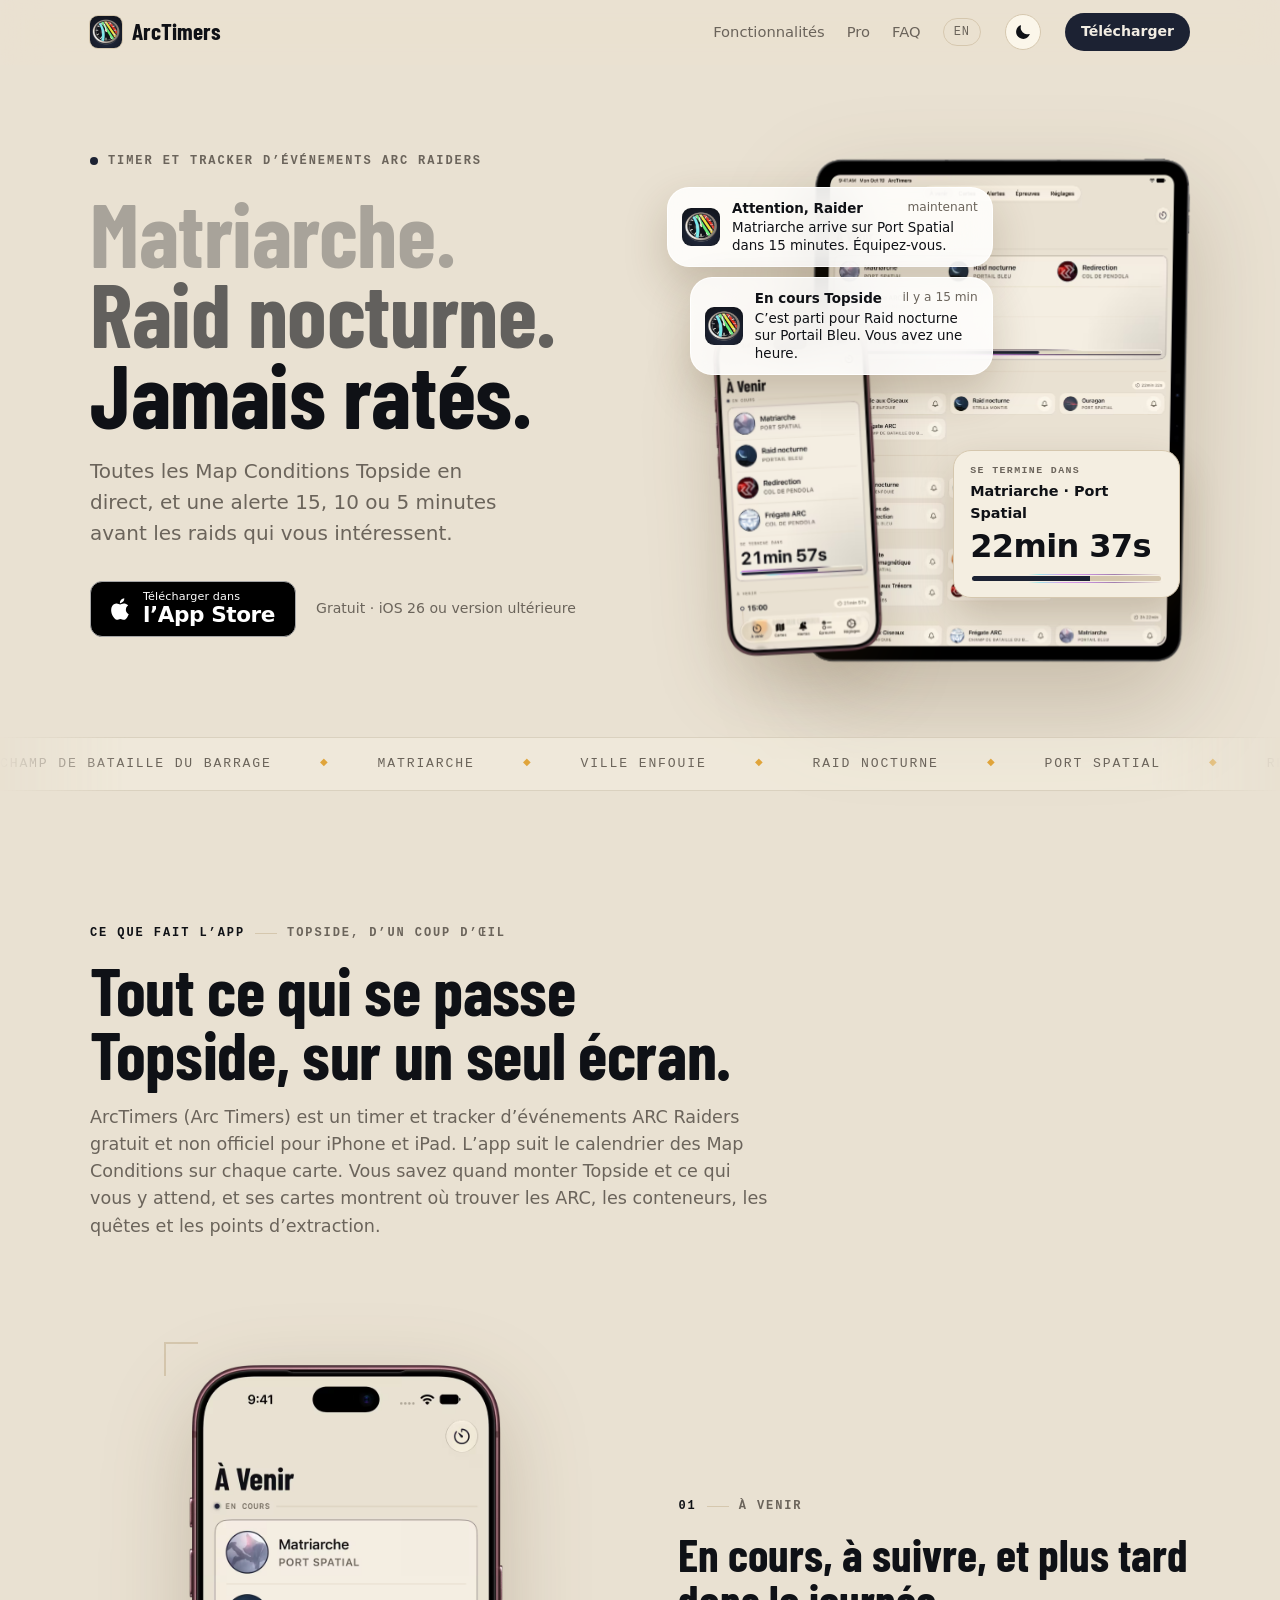
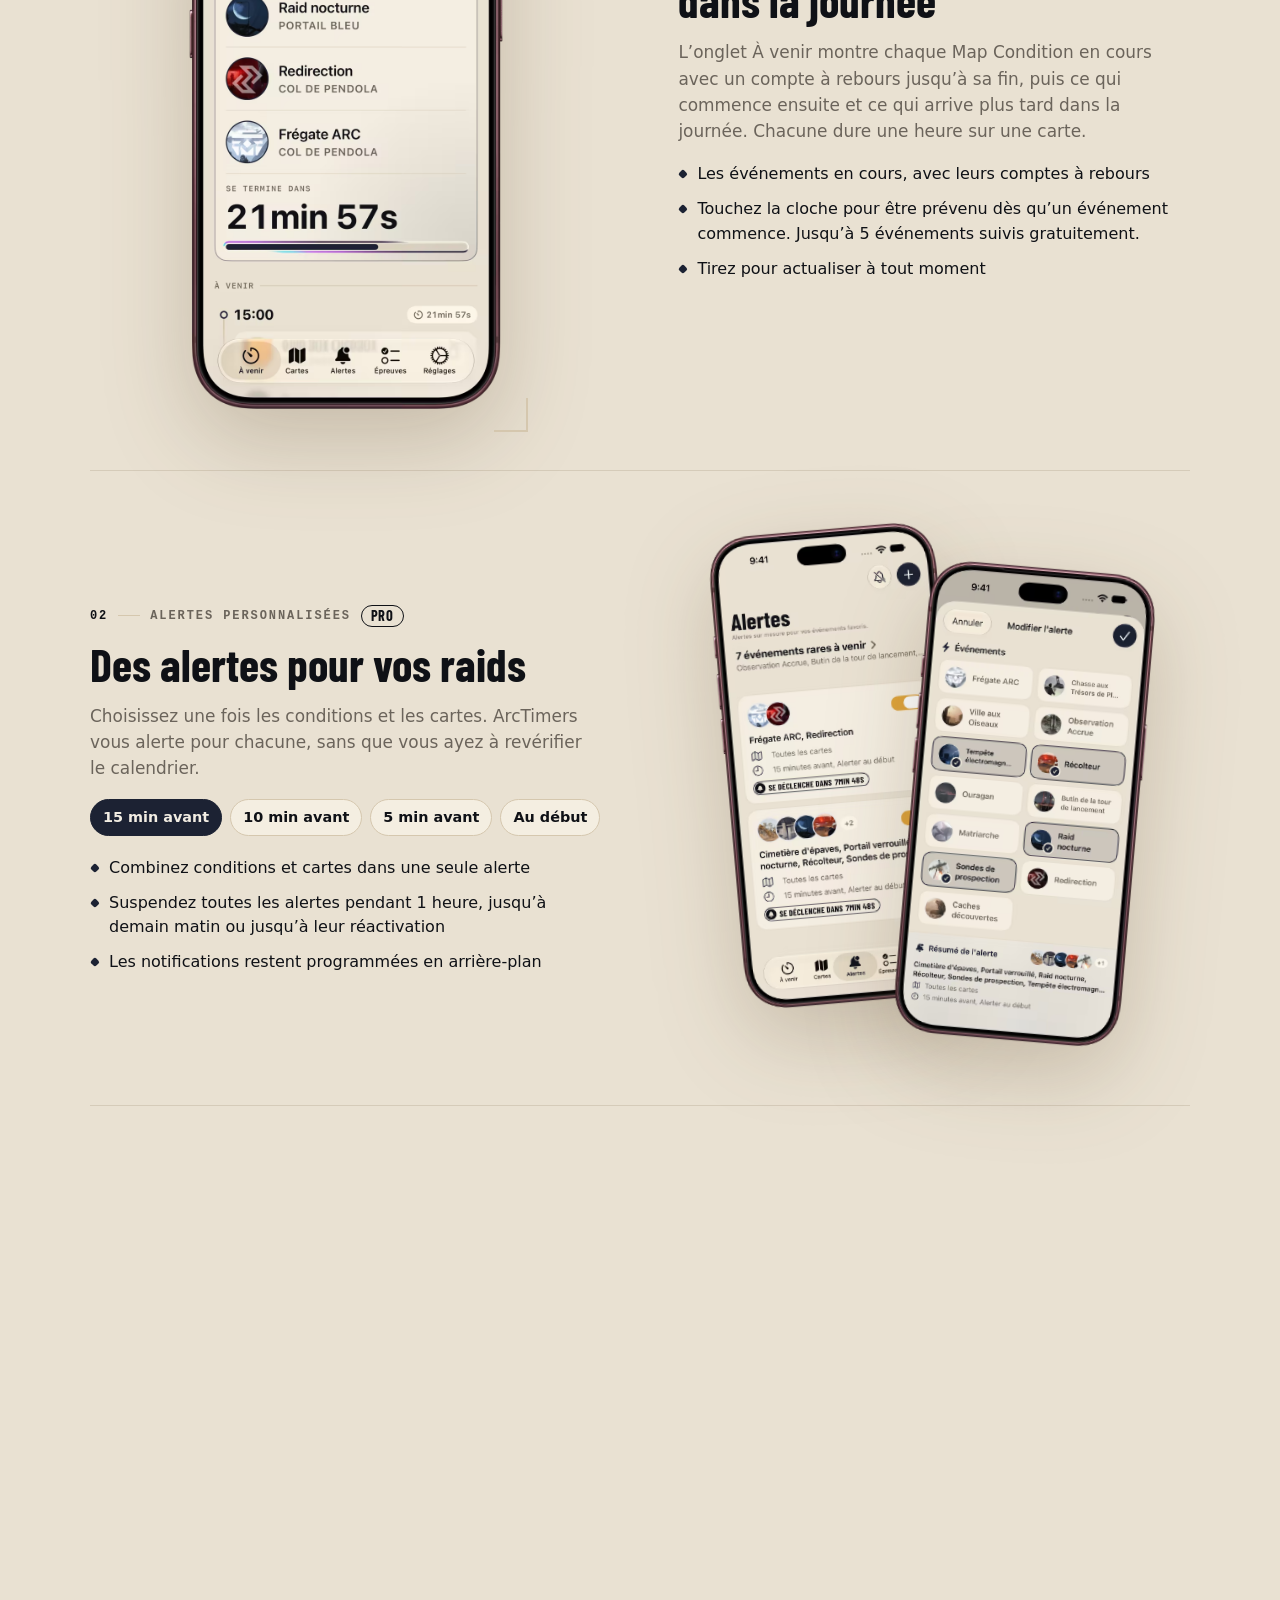
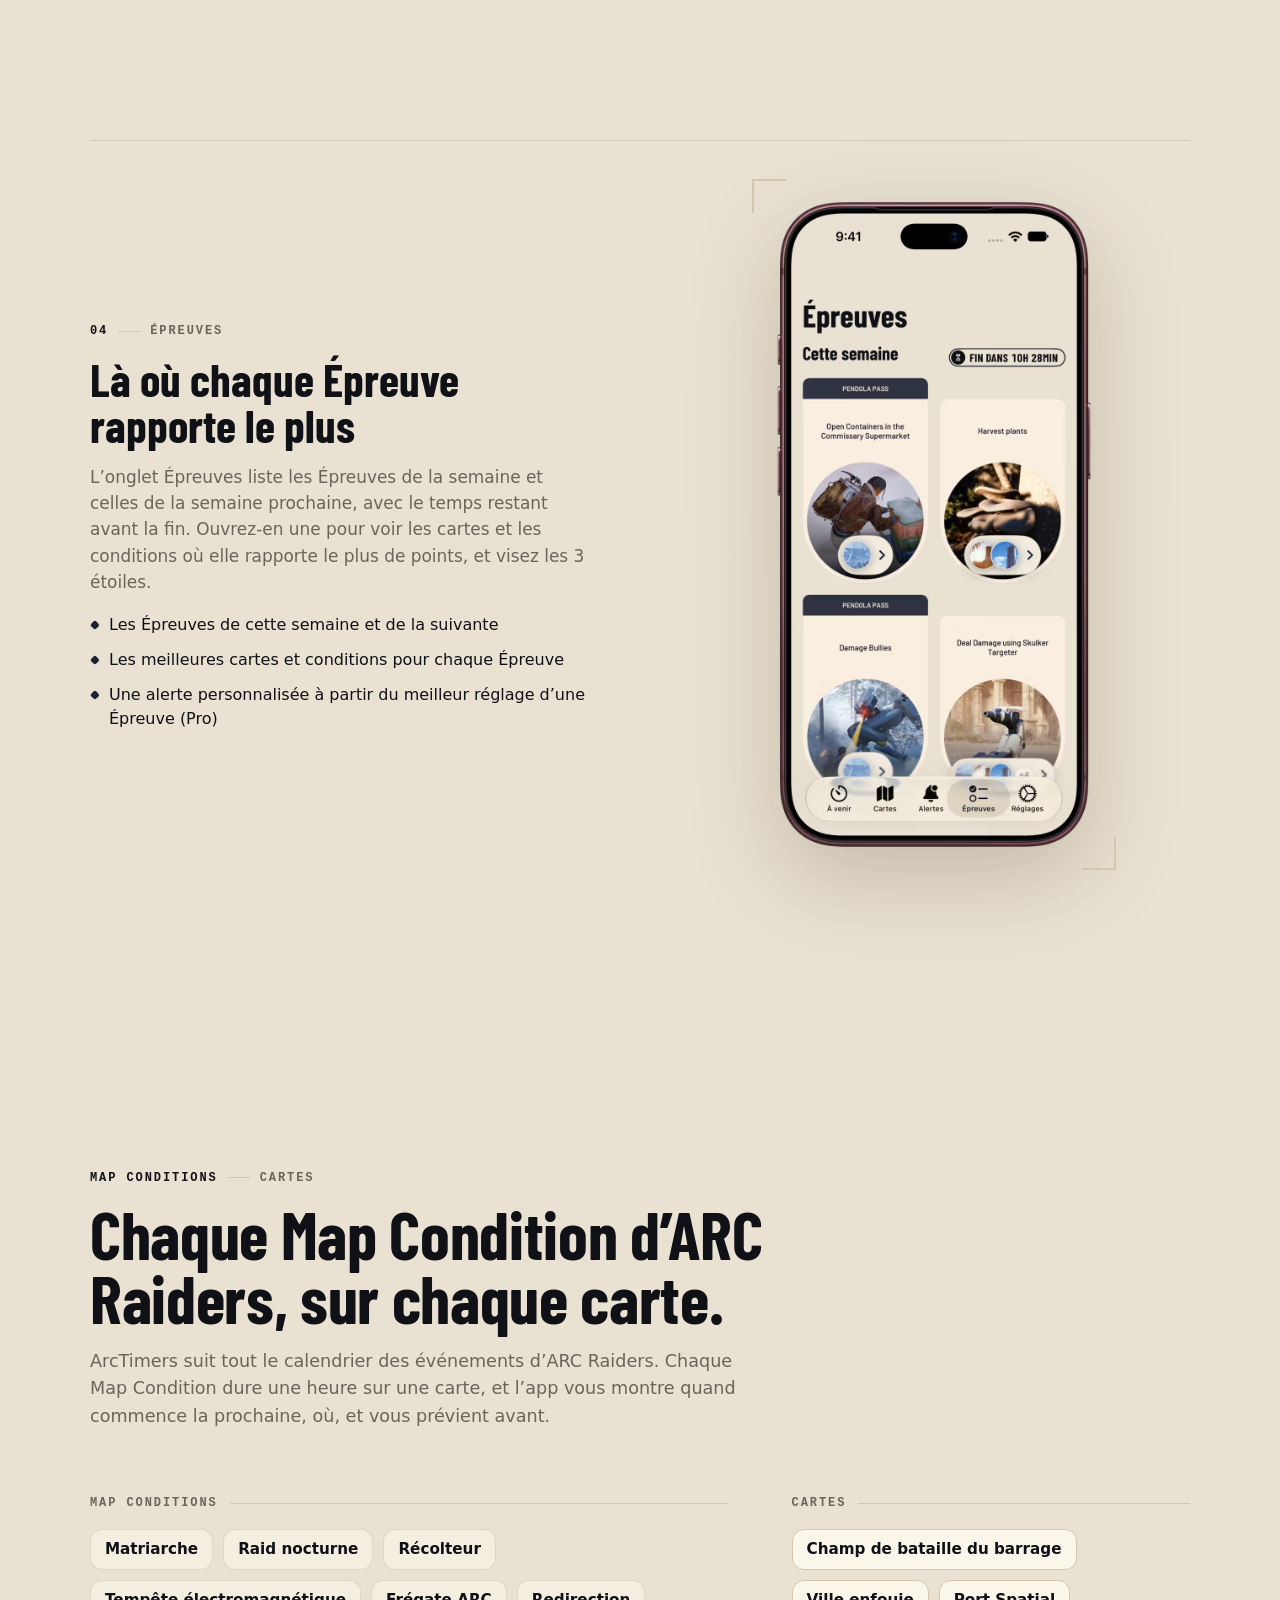
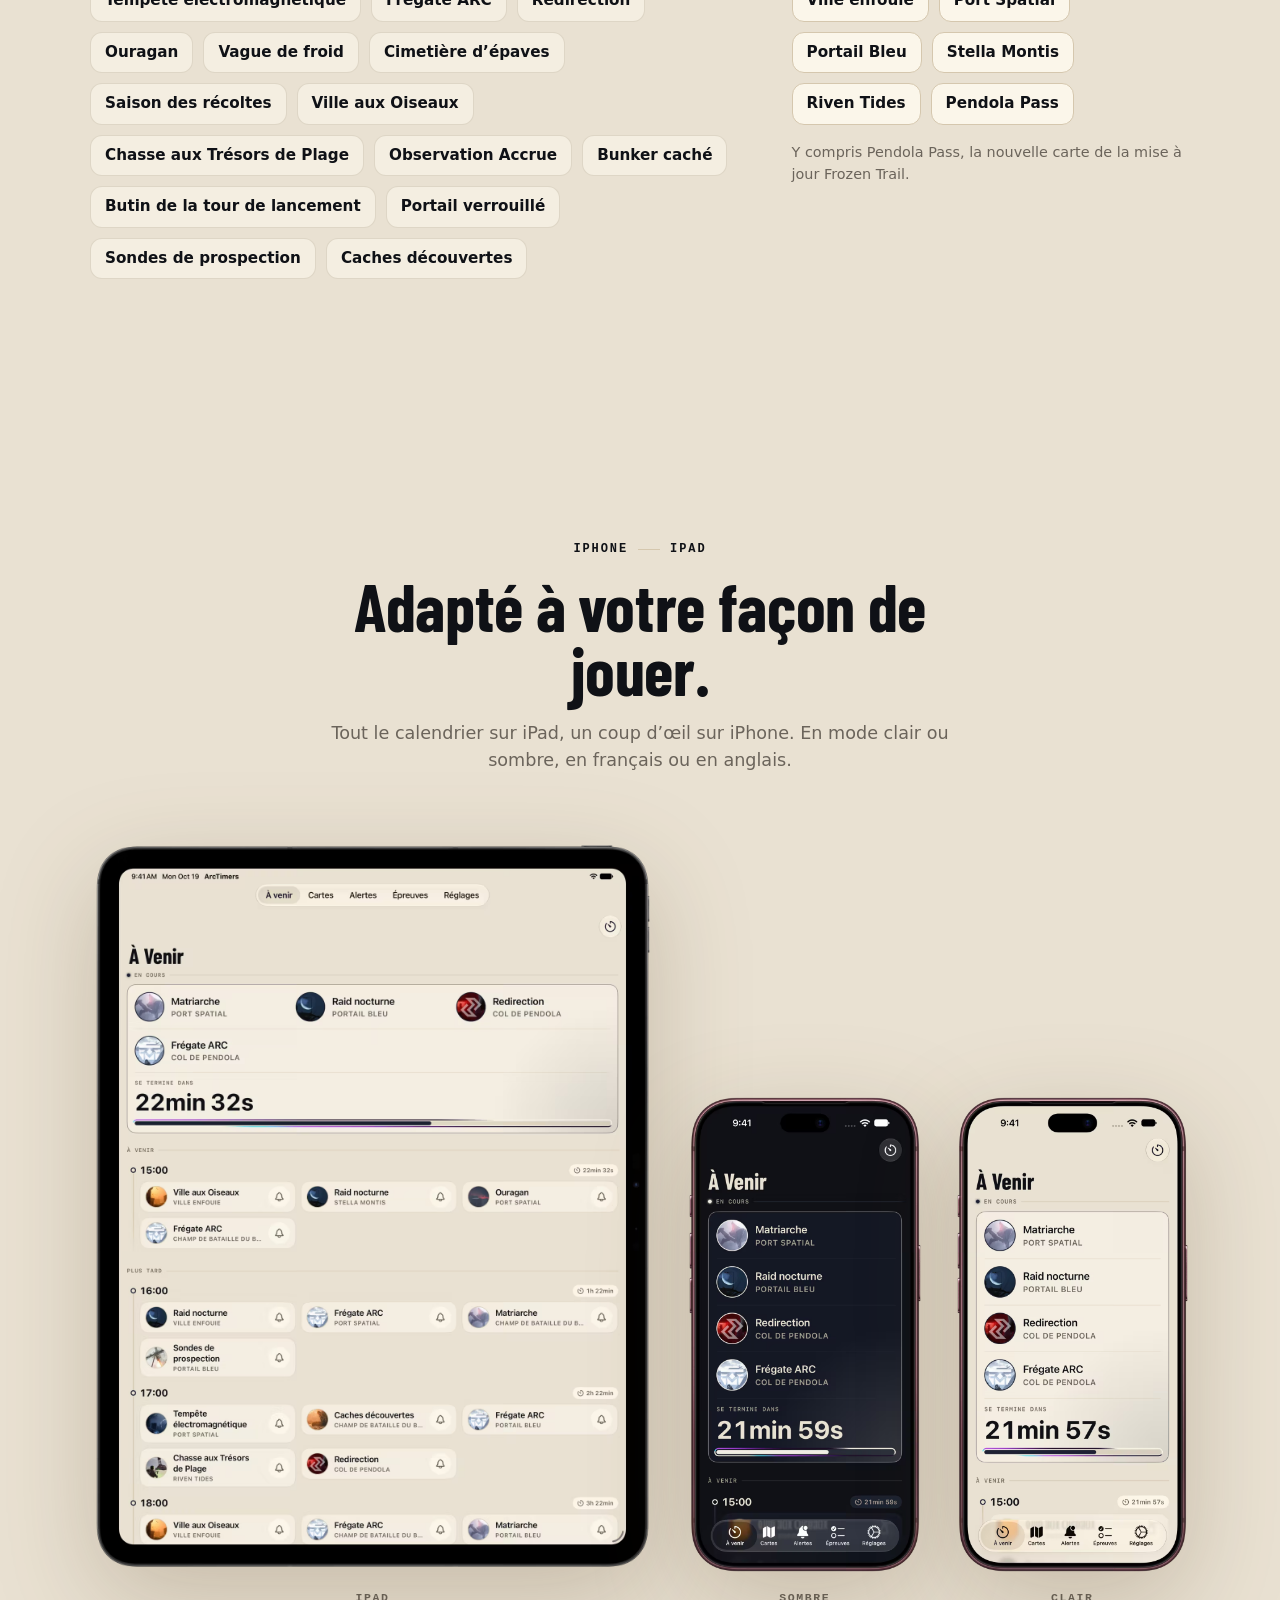
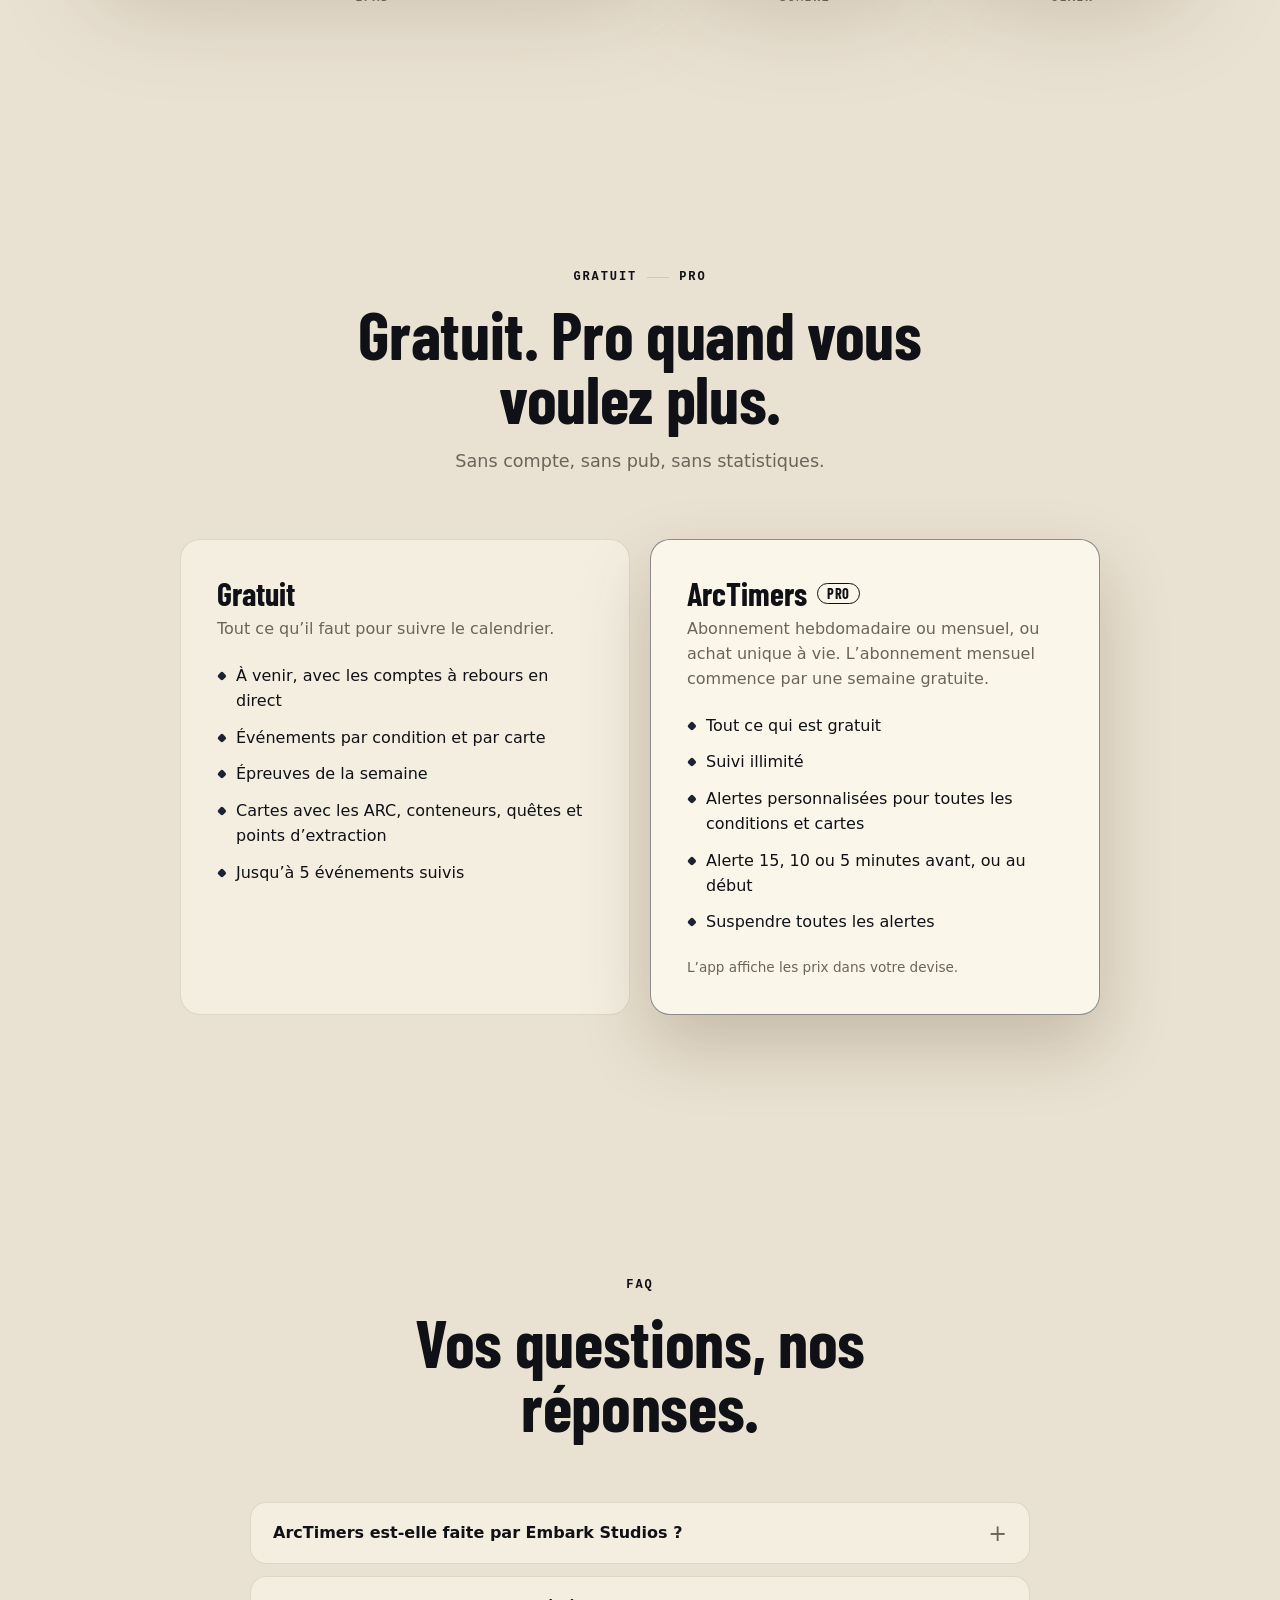
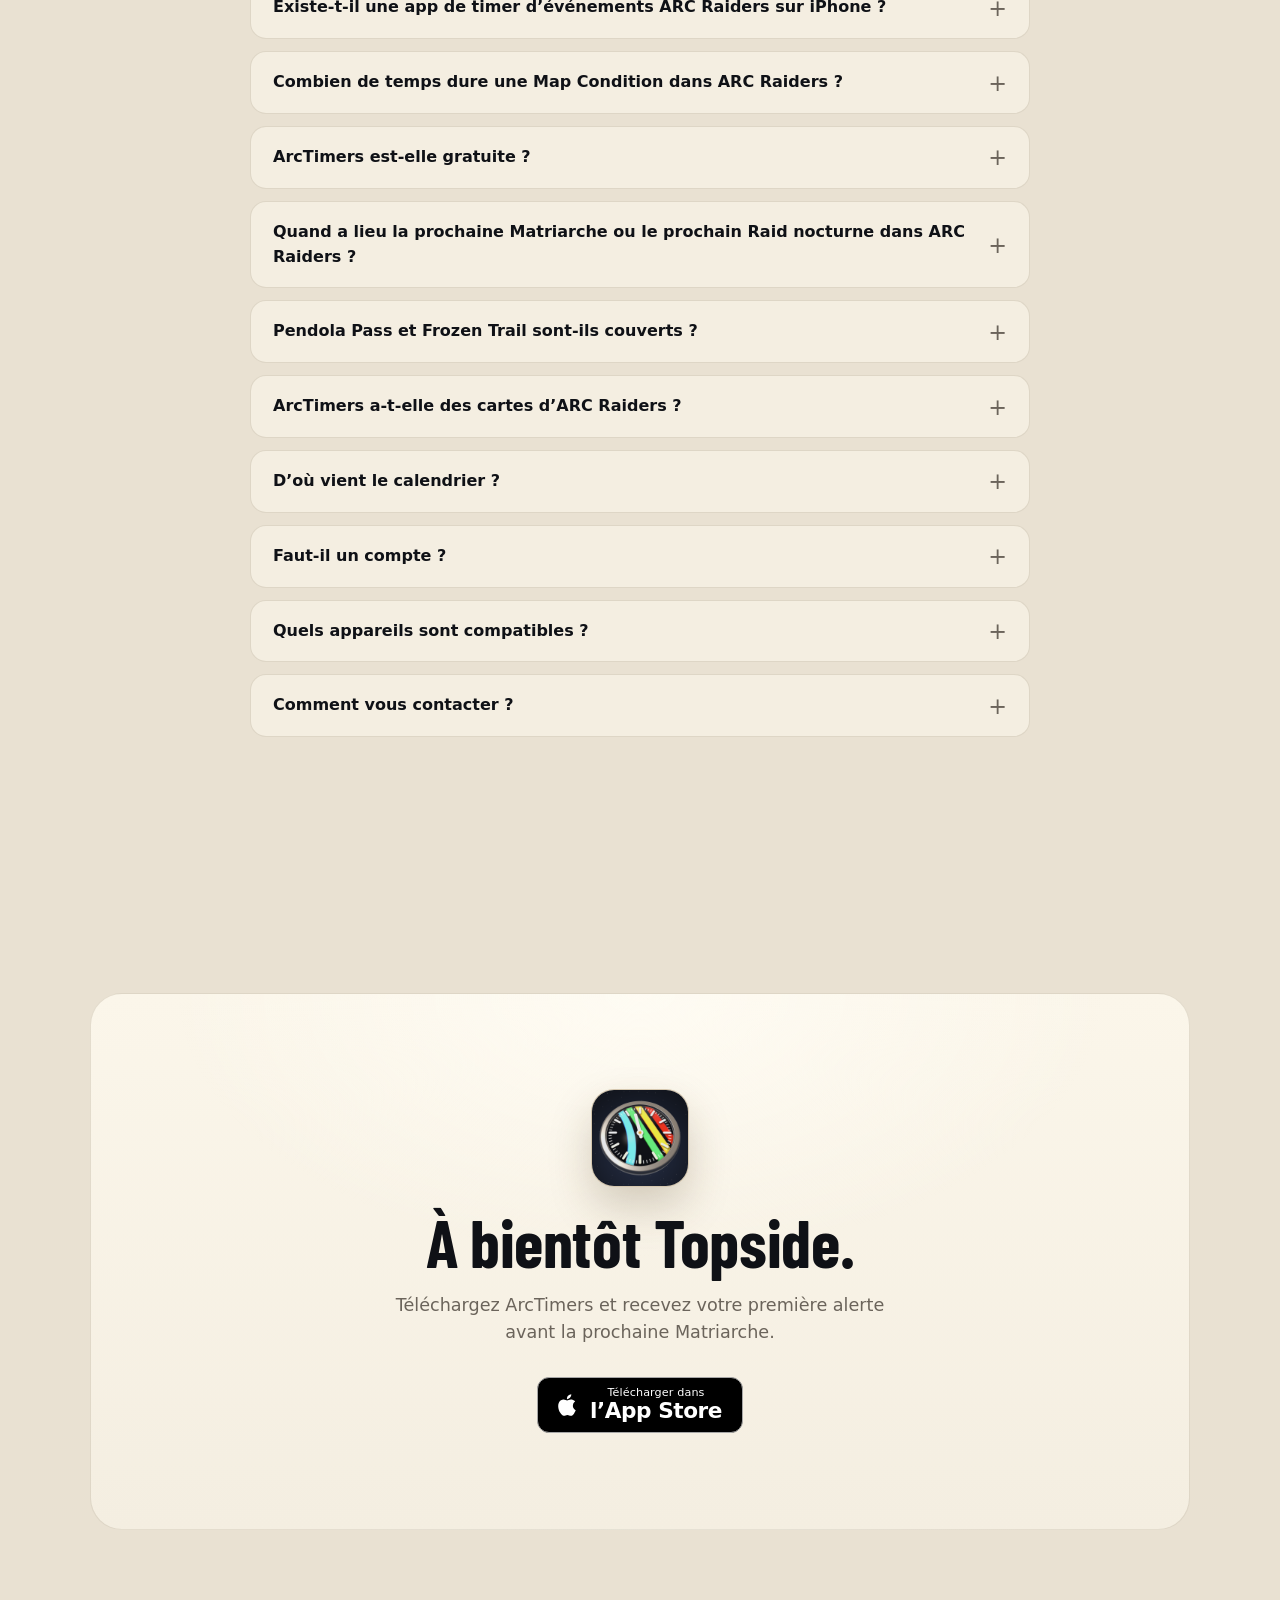
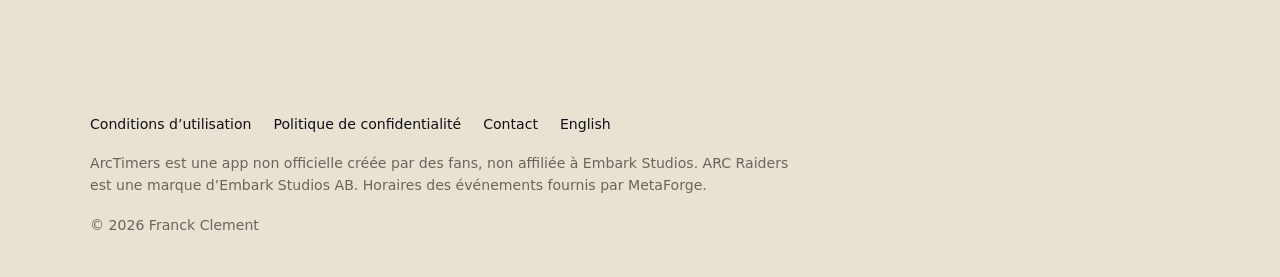
==== commit aa1a7197: "Show dark Maps screenshots in dark mode" ====
--- a/fr/index.html
+++ b/fr/index.html
@@ -352,10 +352,14 @@
                     <div class="media reveal">
                         <div class="duo">
                             <picture>
+                                <source type="image/avif" media="(prefers-color-scheme: dark)" srcset="../assets/img/fr-iphone-07-maps.avif" data-scheme="dark" />
+                                <source type="image/png" media="(prefers-color-scheme: dark)" srcset="../assets/img/fr-iphone-07-maps.png" data-scheme="dark" />
                                 <source type="image/avif" srcset="../assets/img/fr-iphone-07-maps-light.avif" />
                                 <img class="phone" src="../assets/img/fr-iphone-07-maps-light.png" width="760" height="1554" loading="lazy" decoding="async" alt="L’onglet Cartes : toutes les cartes d’ARC Raiders, du Col de Pendola à Riven Tides, Stella Montis, Portail Bleu et Ville enfouie." />
                             </picture>
                             <picture>
+                                <source type="image/avif" media="(prefers-color-scheme: dark)" srcset="../assets/img/fr-iphone-08-map.avif" data-scheme="dark" />
+                                <source type="image/png" media="(prefers-color-scheme: dark)" srcset="../assets/img/fr-iphone-08-map.png" data-scheme="dark" />
                                 <source type="image/avif" srcset="../assets/img/fr-iphone-08-map-light.avif" />
                                 <img class="phone" src="../assets/img/fr-iphone-08-map-light.png" width="760" height="1554" loading="lazy" decoding="async" alt="La carte du Col de Pendola avec seulement les Bully affichés, et la liste des points d’intérêt en dessous, chacun avec son nombre." />
                             </picture>
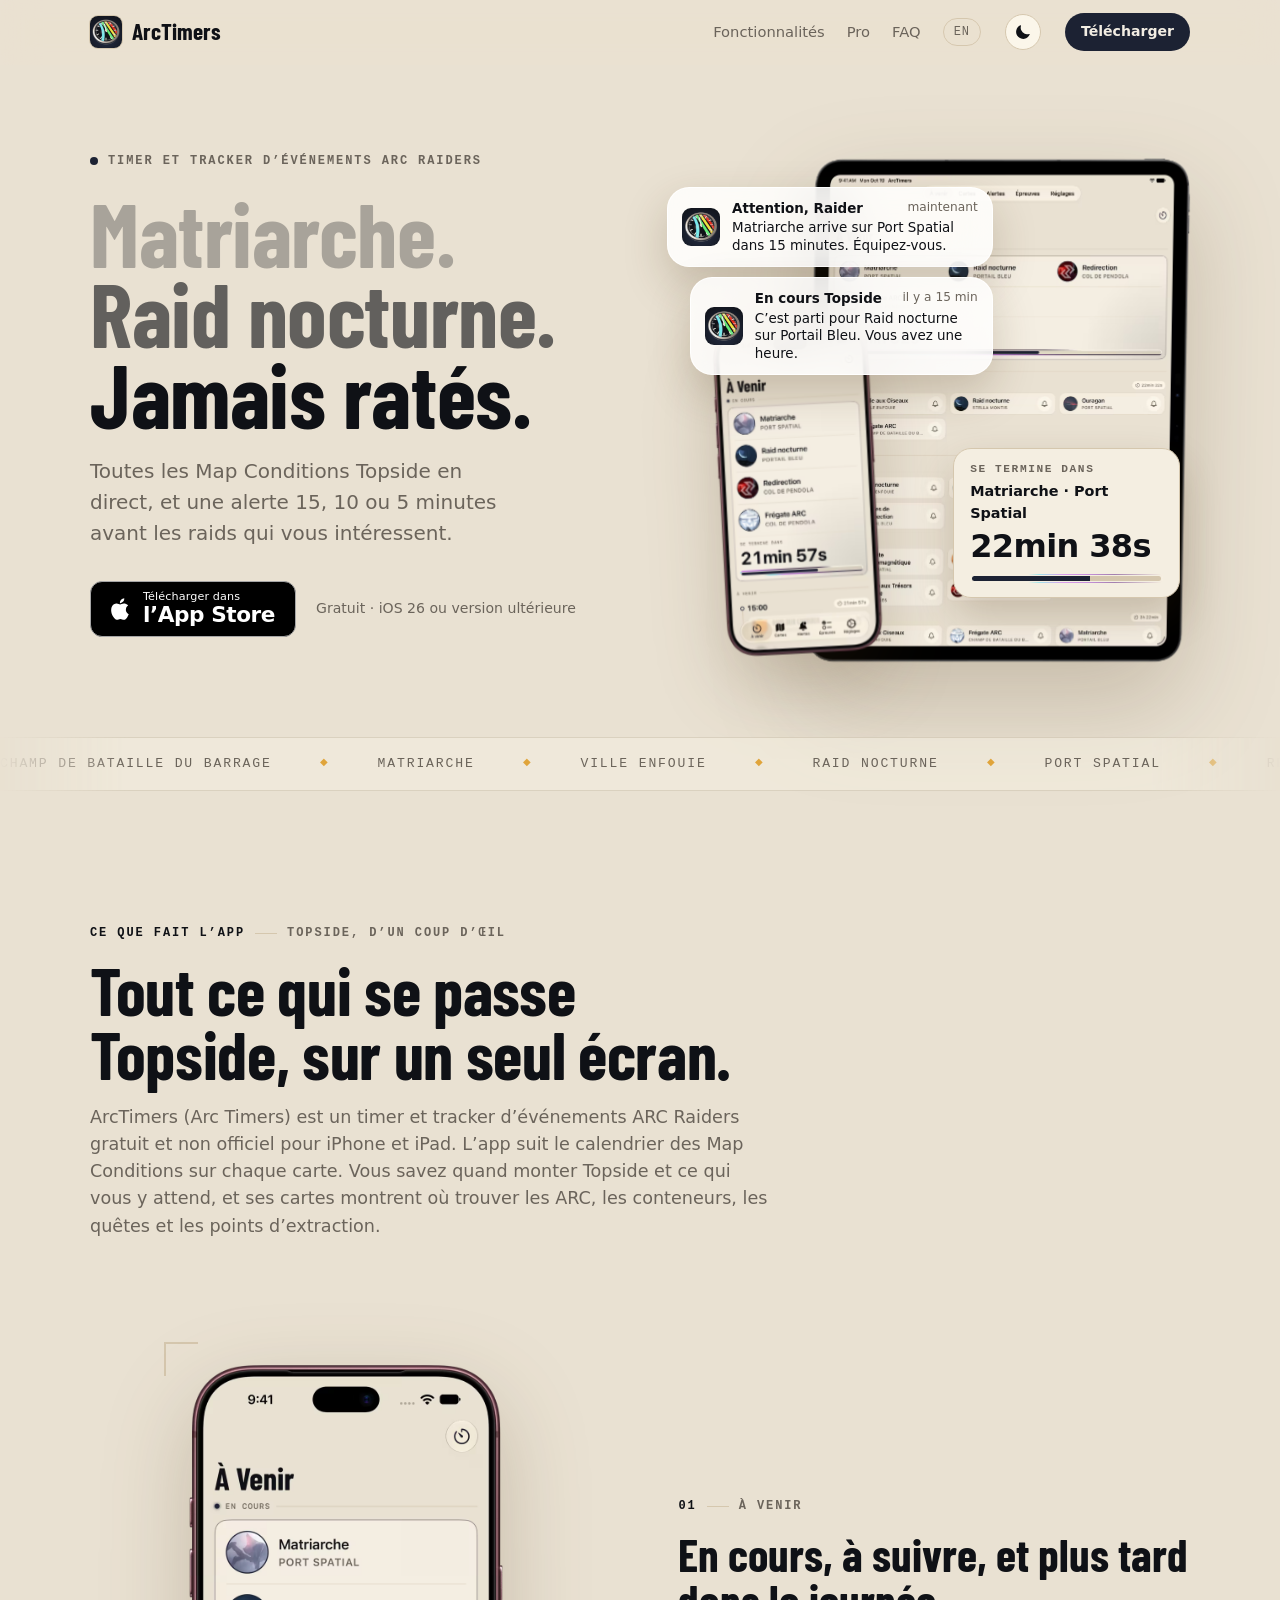
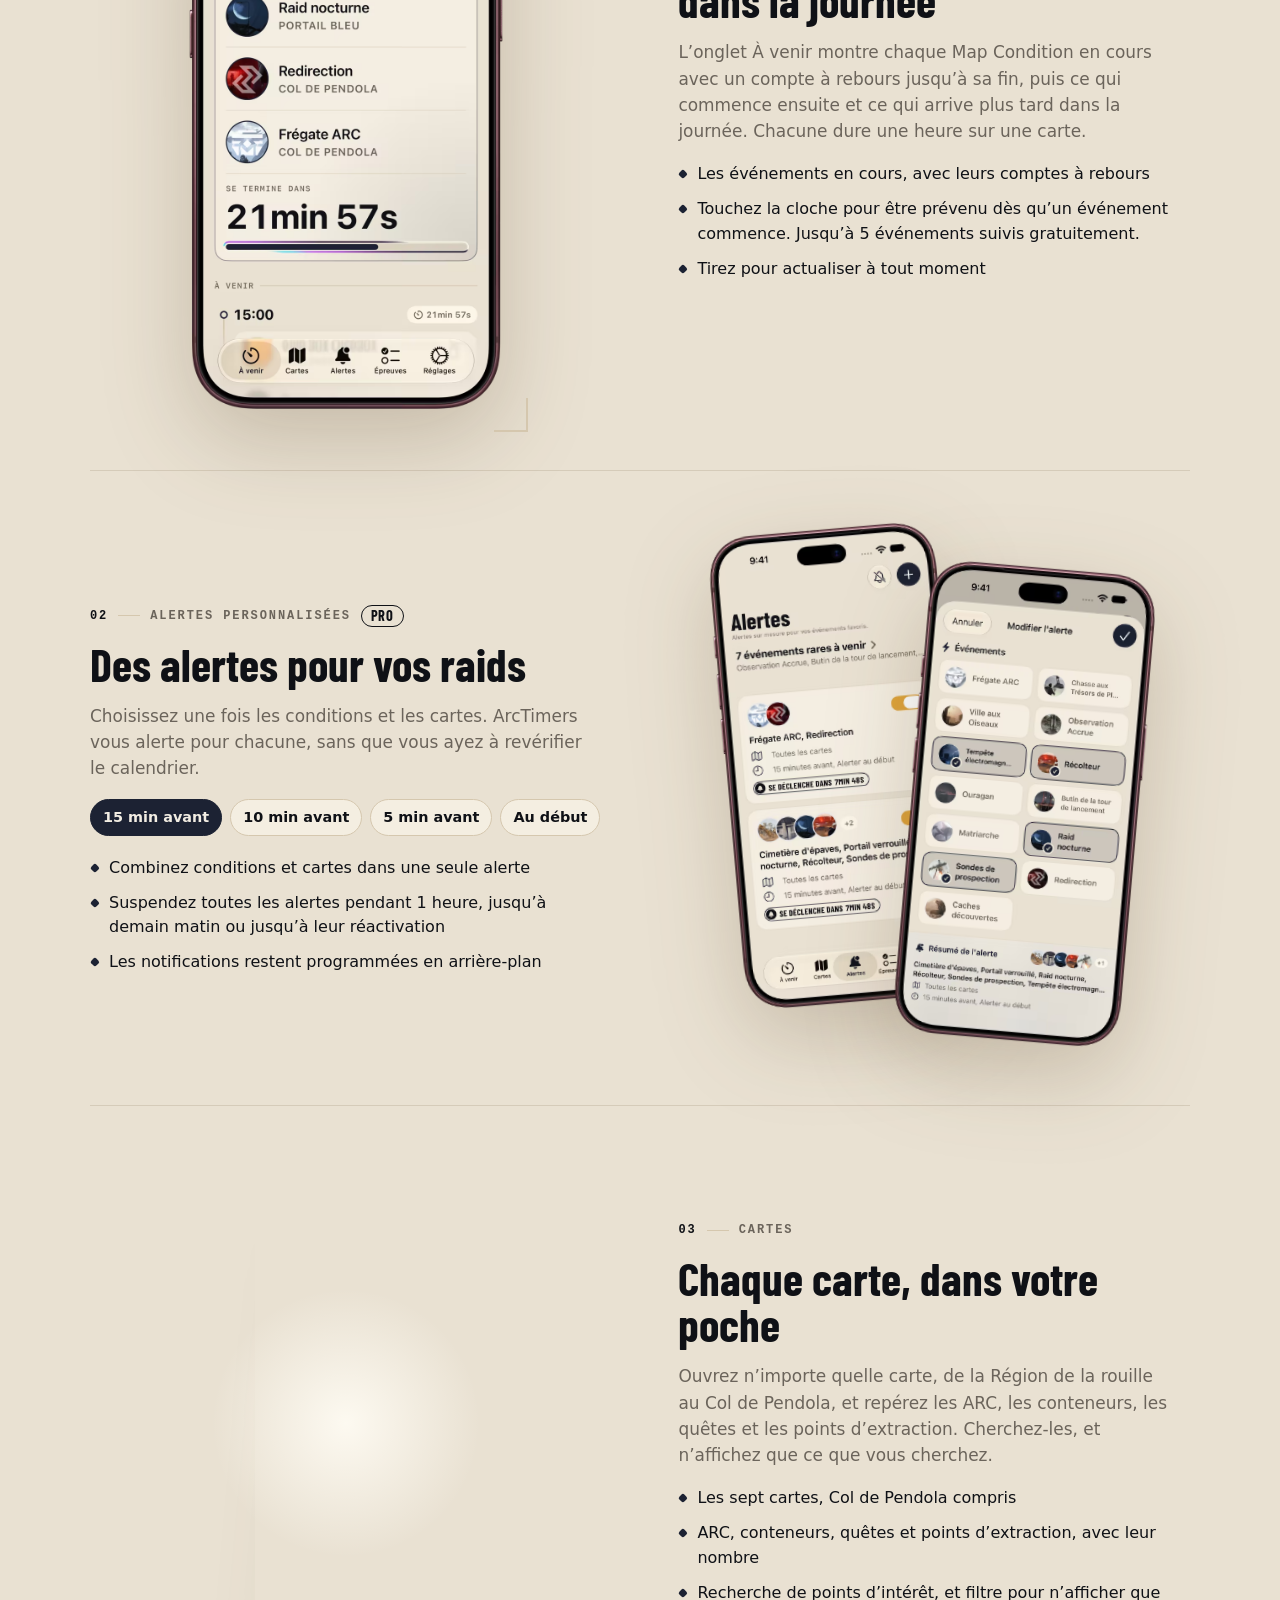
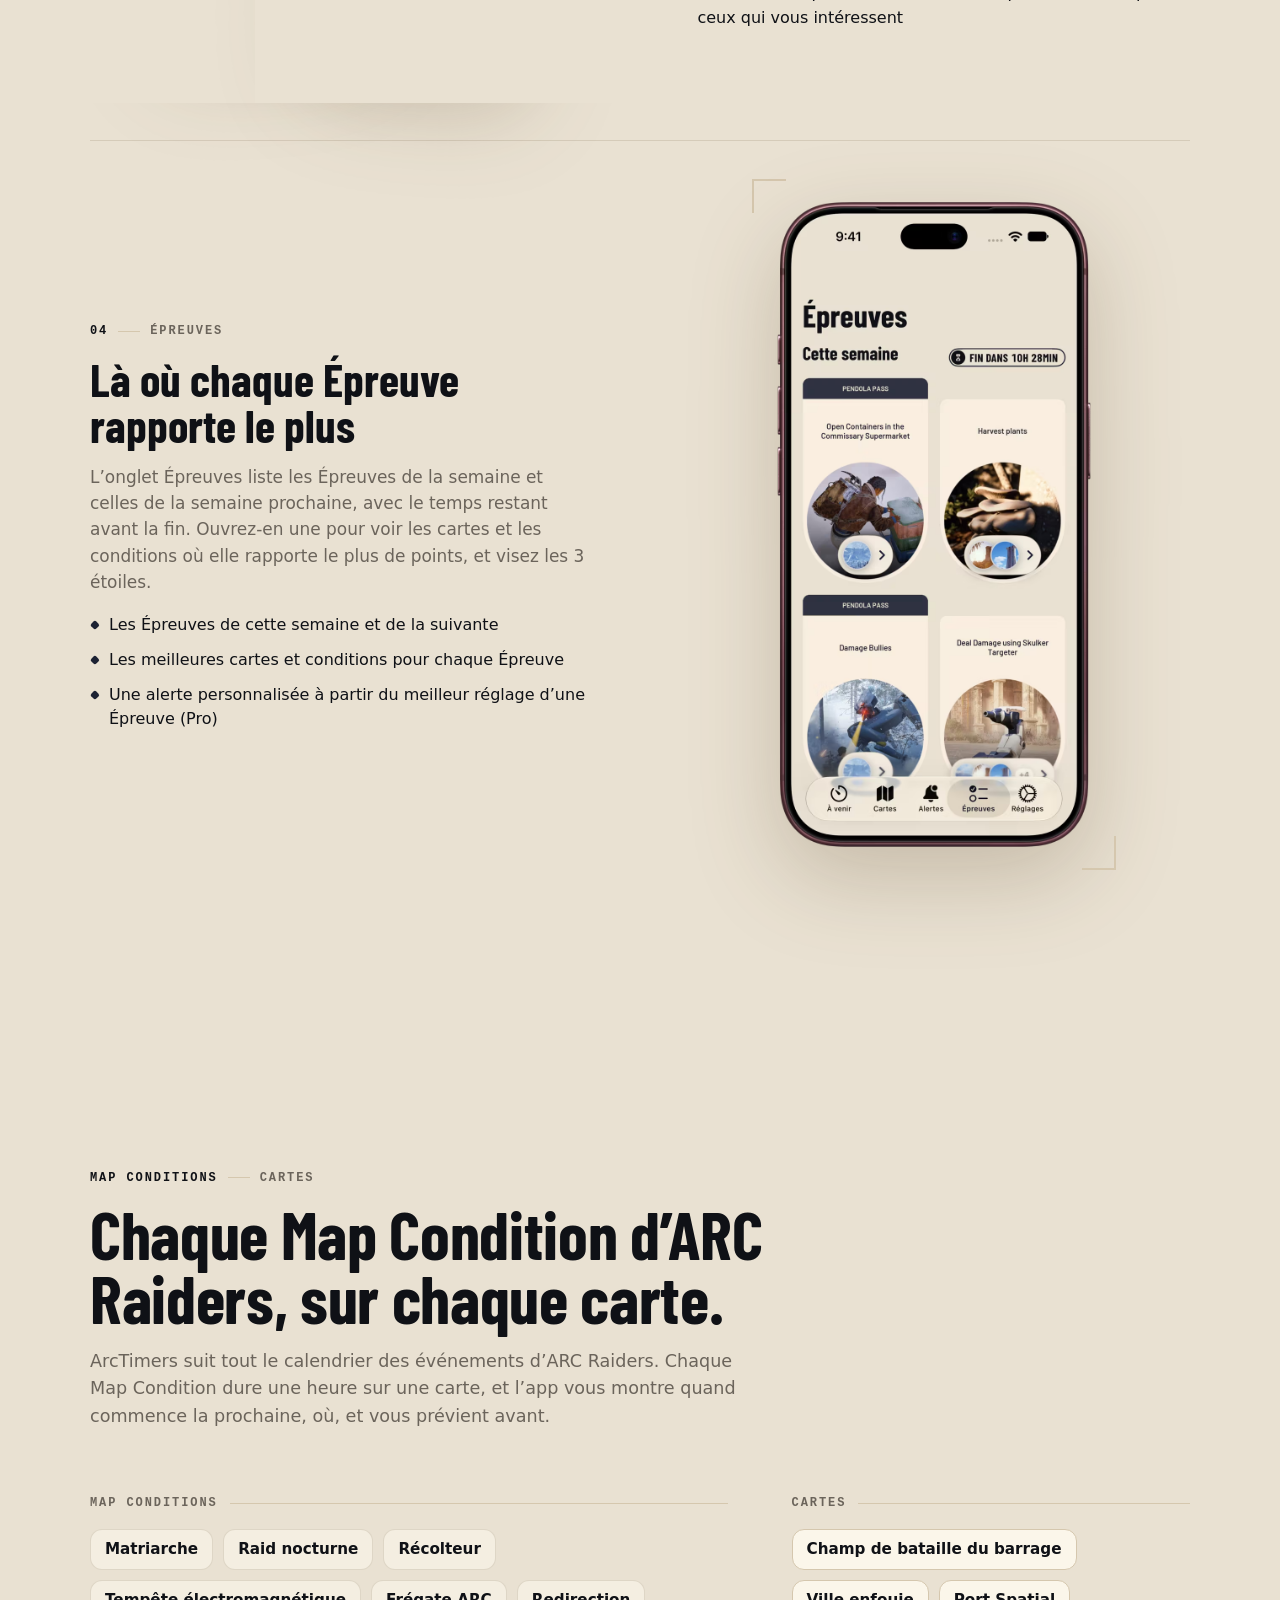
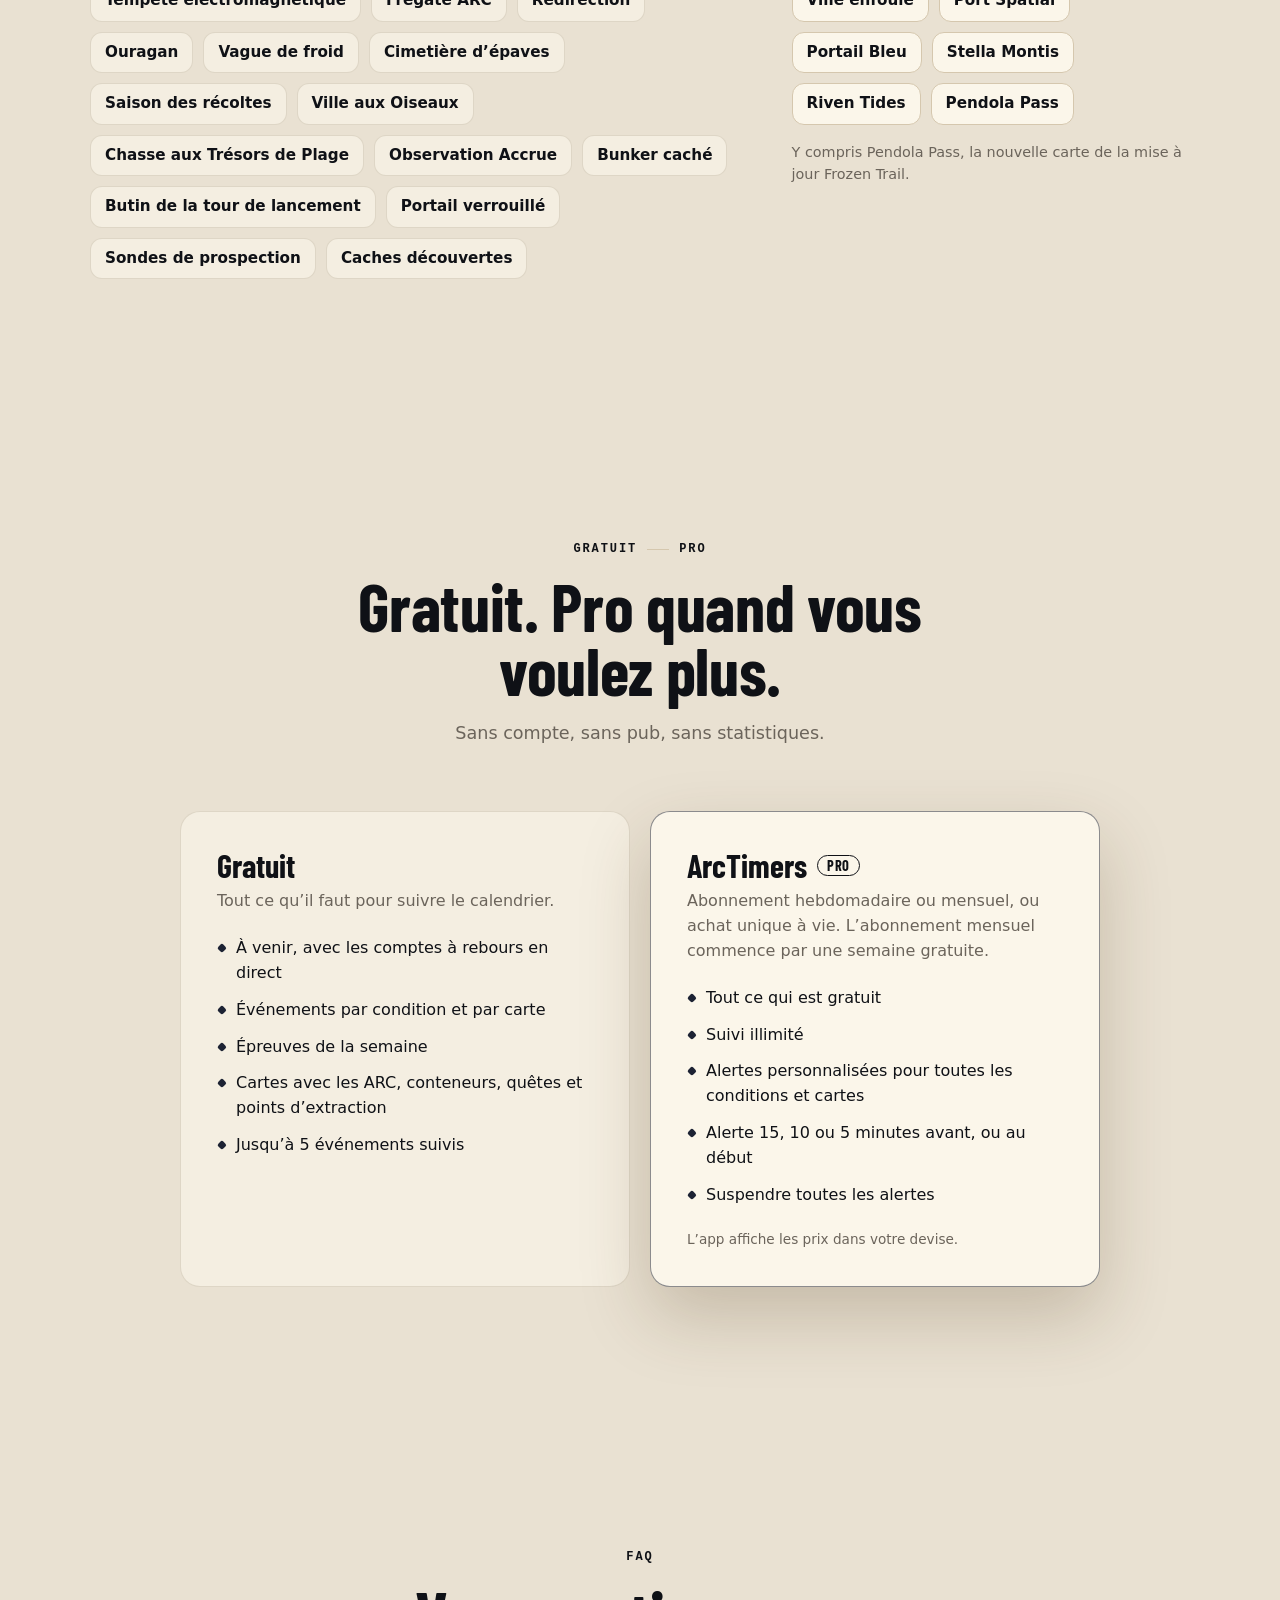
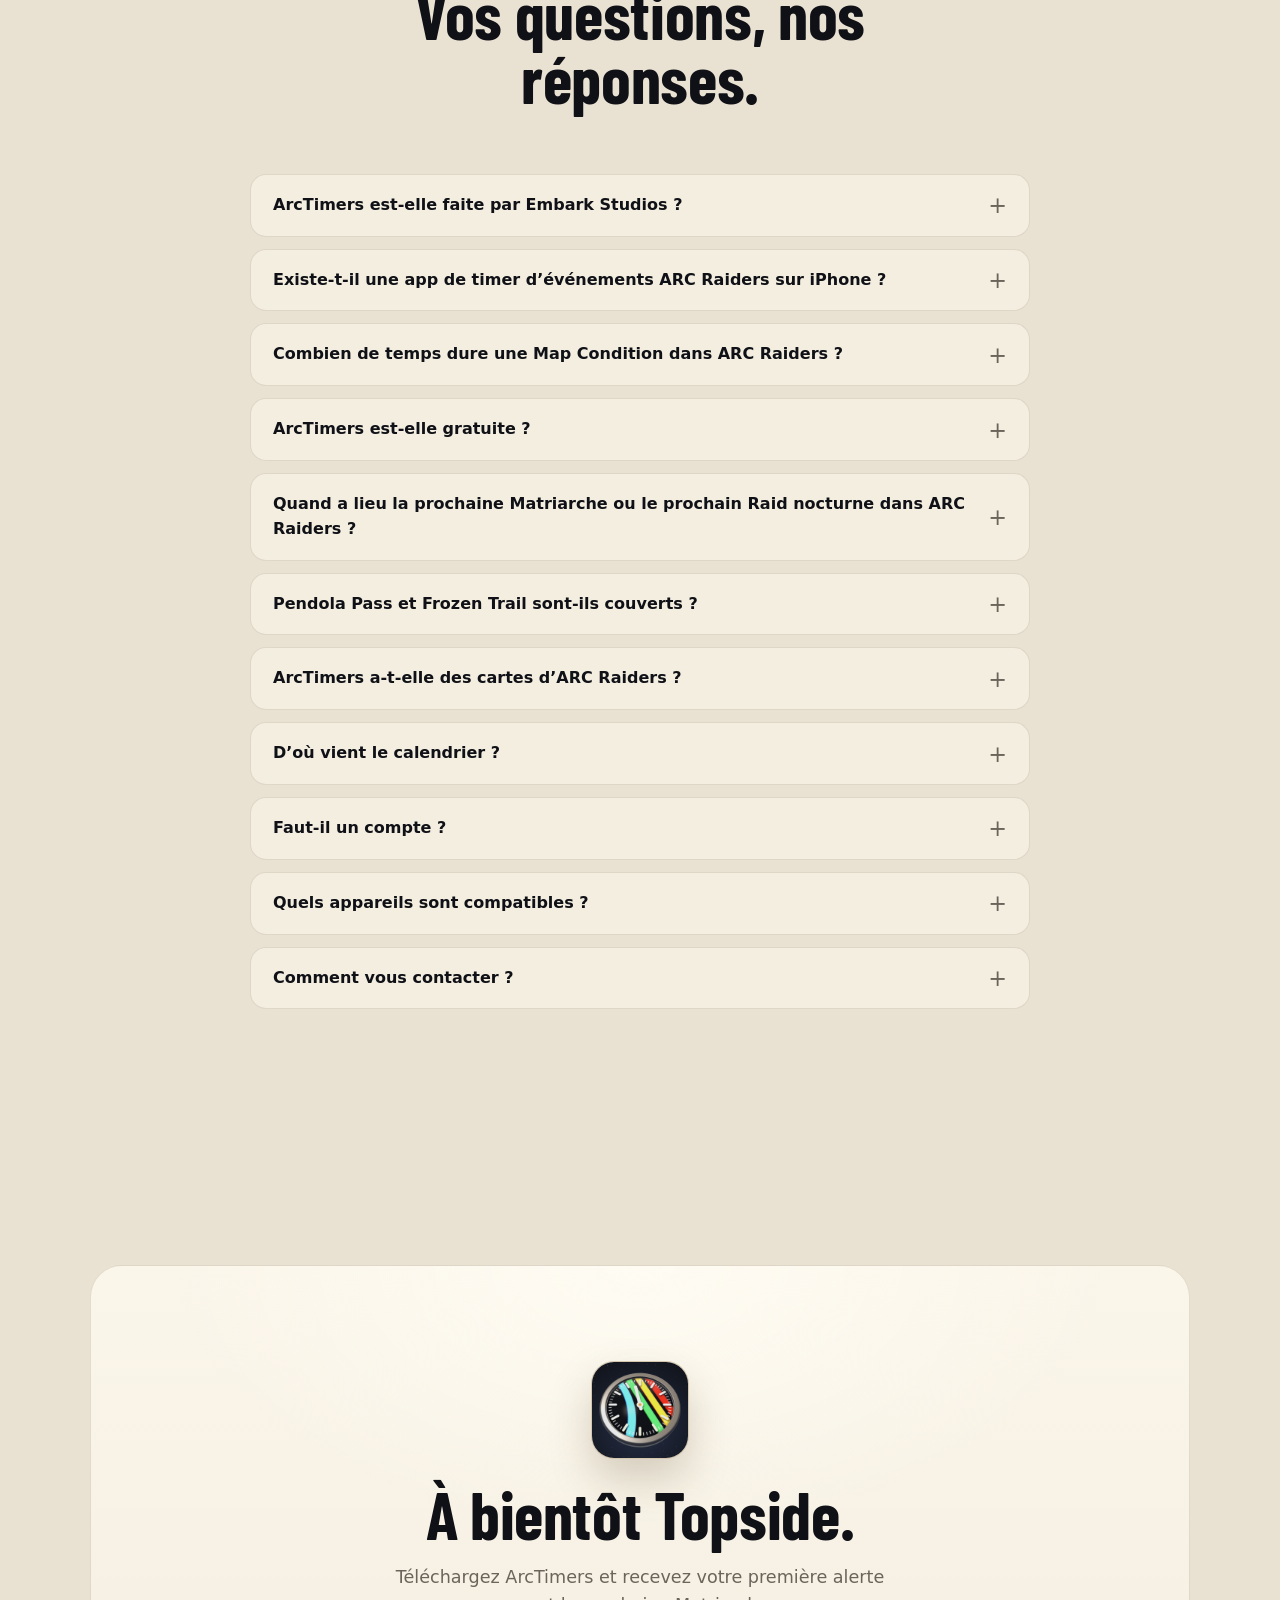
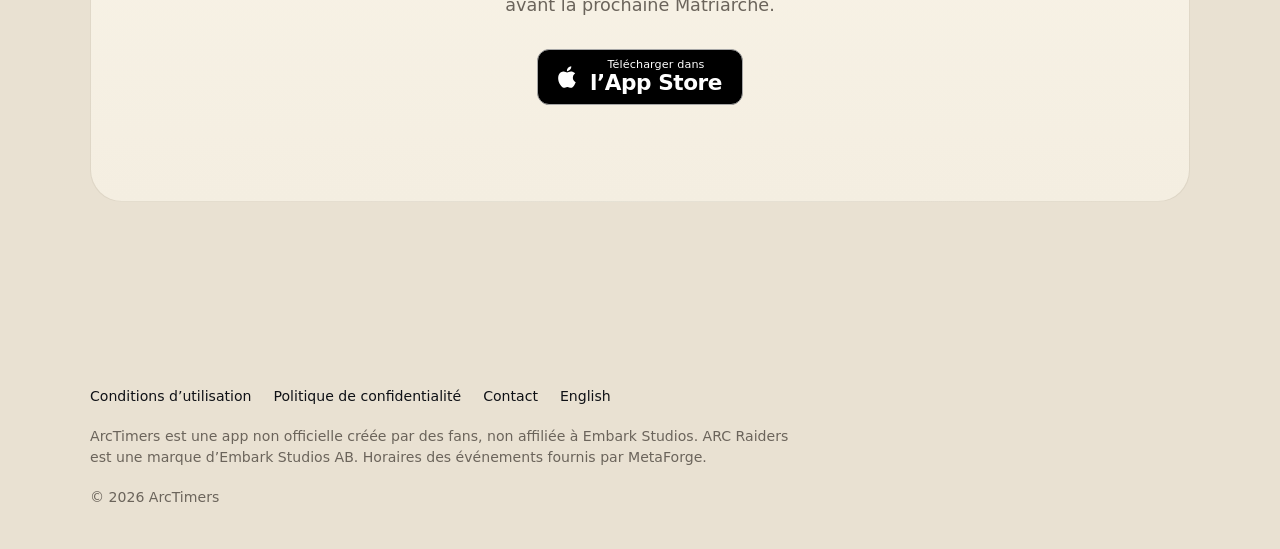
==== commit 8105e52a: "Give buttons press feedback, cross-fade the theme switch, still the hero, drop the devices section, " ====
--- a/fr/index.html
+++ b/fr/index.html
@@ -258,7 +258,7 @@
                         <source type="image/avif" srcset="../assets/img/fr-iphone-01-timeline-light.avif" />
                         <img class="iphone" src="../assets/img/fr-iphone-01-timeline-light.png" width="760" height="1554" alt="ArcTimers sur iPhone avec les événements ARC Raiders en cours et leurs comptes à rebours." fetchpriority="high" />
                     </picture>
-                    <div class="notifs float">
+                    <div class="notifs">
                         <div class="notif">
                             <img src="../assets/img/icon.png" alt="" width="38" height="38" />
                             <div class="top"><b>Attention, Raider</b><span>maintenant</span></div>
@@ -270,7 +270,7 @@
                             <p>C’est parti pour Raid nocturne sur Portail Bleu. Vous avez une heure.</p>
                         </div>
                     </div>
-                    <div class="chip float delay">
+                    <div class="chip">
                         <div class="label">Se termine dans</div>
                         <div class="name">Matriarche · Port Spatial</div>
                         <div class="time" data-countdown="1361" data-minutes="min">22min 41s</div>
@@ -280,7 +280,7 @@
             </div>
         </section>
 
-        <div class="ticker" aria-label="Cartes et Map Conditions couvertes">
+        <div class="ticker" role="region" aria-label="Cartes et Map Conditions couvertes">
             <div class="ticker-track">
                 <span>Champ de bataille du barrage</span><span>Matriarche</span><span>Ville enfouie</span><span>Raid nocturne</span><span>Port Spatial</span><span>Récolteur</span><span>Portail Bleu</span><span>Tempête électromagnétique</span><span>Stella Montis</span><span>Ouragan</span><span>Riven Tides</span><span>Cimetière d’épaves</span><span>Pendola Pass</span><span>Saison des récoltes</span><span>Frégate ARC</span><span>Redirection</span>
                 <span aria-hidden="true">Champ de bataille du barrage</span><span aria-hidden="true">Matriarche</span><span aria-hidden="true">Ville enfouie</span><span aria-hidden="true">Raid nocturne</span><span aria-hidden="true">Port Spatial</span><span aria-hidden="true">Récolteur</span><span aria-hidden="true">Portail Bleu</span><span aria-hidden="true">Tempête électromagnétique</span><span aria-hidden="true">Stella Montis</span><span aria-hidden="true">Ouragan</span><span aria-hidden="true">Riven Tides</span><span aria-hidden="true">Cimetière d’épaves</span><span aria-hidden="true">Pendola Pass</span><span aria-hidden="true">Saison des récoltes</span><span aria-hidden="true">Frégate ARC</span><span aria-hidden="true">Redirection</span>
@@ -448,42 +448,6 @@
             </div>
         </section>
 
-        <section class="section" aria-labelledby="devices-title">
-            <div class="wrap">
-                <div class="section-head center reveal">
-                    <span class="kicker"><b>iPhone</b><span class="dash"></span><b>iPad</b></span>
-                    <h2 id="devices-title">Adapté à votre façon de jouer.</h2>
-                    <p>Tout le calendrier sur iPad, un coup d’œil sur iPhone. En mode clair ou sombre, en français ou en anglais.</p>
-                </div>
-                <div class="devices reveal">
-                    <figure>
-                        <picture>
-                            <source type="image/avif" media="(prefers-color-scheme: dark)" srcset="../assets/img/fr-ipad-01-timeline.avif" data-scheme="dark" />
-                            <source type="image/png" media="(prefers-color-scheme: dark)" srcset="../assets/img/fr-ipad-01-timeline.png" data-scheme="dark" />
-                            <source type="image/avif" srcset="../assets/img/fr-ipad-01-timeline-light.avif" />
-                            <img src="../assets/img/fr-ipad-01-timeline-light.png" width="1400" height="1826" loading="lazy" decoding="async" alt="ArcTimers sur iPad, le calendrier des événements ARC Raiders, avec quatre conditions en cours et le calendrier des heures à venir." />
-                        </picture>
-                        <figcaption>iPad</figcaption>
-                    </figure>
-                    <figure>
-                        <picture>
-                            <source type="image/avif" srcset="../assets/img/fr-iphone-01-timeline.avif" />
-                            <img src="../assets/img/fr-iphone-01-timeline.png" width="760" height="1554" loading="lazy" decoding="async" alt="L’onglet À venir sur iPhone en mode sombre." />
-                        </picture>
-                        <figcaption>Sombre</figcaption>
-                    </figure>
-                    <figure>
-                        <picture>
-                            <source type="image/avif" srcset="../assets/img/fr-iphone-01-timeline-light.avif" />
-                            <img src="../assets/img/fr-iphone-01-timeline-light.png" width="760" height="1554" loading="lazy" decoding="async" alt="L’onglet À venir sur iPhone en mode clair." />
-                        </picture>
-                        <figcaption>Clair</figcaption>
-                    </figure>
-                </div>
-            </div>
-        </section>
-
-
         <section class="section" id="pro">
             <div class="wrap">
                 <div class="section-head center reveal">
@@ -600,7 +564,7 @@
                 <a href="../" hreflang="en" lang="en">English</a>
             </nav>
             <p>ArcTimers est une app non officielle créée par des fans, non affiliée à Embark Studios. ARC Raiders est une marque d’Embark Studios AB. Horaires des événements fournis par MetaForge.</p>
-            <p>© 2026 Franck Clement</p>
+            <p>© 2026 ArcTimers</p>
         </div>
     </footer>
     <!-- Cloudflare Web Analytics --><script type='module' src='https://static.cloudflareinsights.com/beacon.min.js' data-cf-beacon='{"token": "47f411f96e3e4d21b99a27da5f8b28dd"}'></script><!-- End Cloudflare Web Analytics -->
--- a/assets/site.css
+++ b/assets/site.css
@@ -165,7 +165,6 @@
     cursor: pointer;
     transition: background .2s, transform .2s;
 }
-.theme-toggle:hover { transform: translateY(-1px); }
 .theme-toggle svg { width: 18px; height: 18px; grid-area: 1 / 1; }
 /* light-dark() only takes colors, so the icons switch on the scheme selectors instead. */
 .theme-toggle .sun { display: none; }
@@ -189,8 +188,21 @@
     transition: transform .2s, box-shadow .2s, background .2s;
 }
 .btn-accent { background: var(--accent); color: var(--on-accent); }
-.btn-accent:hover { color: var(--on-accent); box-shadow: 0 8px 26px var(--shadow); transform: translateY(-1px); }
+.btn-accent:hover { color: var(--on-accent); }
 .site-header .btn { padding: 8px 16px; font-size: 0.88rem; }
+
+/* Lifts only where there's a real hover: on touch, :hover sticks after the tap.
+   Every button shrinks on press instead, the moment the finger lands. */
+@media (hover: hover) {
+    .theme-toggle:hover { transform: translateY(-1px); }
+    .btn-accent:hover { box-shadow: 0 8px 26px var(--shadow); transform: translateY(-1px); }
+    .appstore:hover { box-shadow: 0 10px 30px var(--shadow); transform: translateY(-2px); }
+}
+.theme-toggle:active, .btn:active, .appstore:active, .legal-tabs a:active {
+    transform: scale(0.96);
+    transition-duration: 80ms;
+}
+.faq summary:active { color: var(--muted); }
 
 @media (max-width: 760px) {
     .site-nav a:not(.lang) { display: none; }
@@ -296,7 +308,7 @@
     text-decoration: none;
     transition: transform .2s, box-shadow .2s;
 }
-.appstore:hover { color: #fff; box-shadow: 0 10px 30px var(--shadow); transform: translateY(-2px); }
+.appstore:hover { color: #fff; }
 .appstore svg { width: 26px; height: 32px; flex: none; }
 .appstore span { display: flex; flex-direction: column; line-height: 1.1; }
 .appstore small { font-size: 0.7rem; letter-spacing: .01em; }
@@ -375,7 +387,7 @@
     border: 1px solid var(--line-strong);
     box-shadow: 0 18px 40px var(--shadow);
 }
-.chip .label { font-family: var(--mono); font-size: 0.62rem; font-weight: 600; letter-spacing: .14em; color: var(--muted); text-transform: uppercase; }
+.chip .label { font-family: var(--mono); font-size: 0.7rem; font-weight: 600; letter-spacing: .14em; color: var(--muted); text-transform: uppercase; }
 .chip .name { font-weight: 600; font-size: 0.9rem; margin-top: 2px; }
 .chip .time {
     font-variant-numeric: tabular-nums;
@@ -397,13 +409,6 @@
     border-radius: 99px;
     background: linear-gradient(90deg, var(--accent) 0 var(--progress, 60%), var(--line-strong) var(--progress, 60%));
     box-shadow: 0 0 0 1.5px var(--surface);
-}
-
-.float { animation: float 7s ease-in-out infinite; }
-.float.delay { animation-delay: -3.5s; }
-@keyframes float {
-    0%, 100% { translate: 0 0; }
-    50% { translate: 0 -10px; }
 }
 
 @media (max-width: 900px) {
@@ -416,7 +421,7 @@
     .notifs { left: 0; }
 }
 @media (max-width: 520px) {
-    .hero h1 .kicker { font-size: 0.62rem; letter-spacing: 0.06em; gap: 8px; }
+    .hero h1 .kicker { font-size: 0.7rem; letter-spacing: 0.04em; gap: 8px; }
     .notifs { width: 84%; }
     .notif { font-size: 0.76rem; padding: 10px 12px; }
     .chip { right: 0; bottom: 2%; padding: 10px 12px 12px; }
@@ -452,6 +457,7 @@
     white-space: nowrap;
 }
 .ticker-track span::after { content: "◆"; color: var(--gold); font-size: 0.6rem; }
+.ticker:hover .ticker-track { animation-play-state: paused; }
 @keyframes ticker { to { transform: translateX(-50%); } }
 
 /* ---------- Sections ---------- */
@@ -581,32 +587,6 @@
 .catalog .note { color: var(--muted); font-size: 0.9rem; margin: 16px 0 0; }
 @media (max-width: 760px) { .catalog { grid-template-columns: 1fr; } }
 
-/* ---------- Devices band ---------- */
-.devices {
-    position: relative;
-    display: grid;
-    grid-template-columns: minmax(0, 2.4fr) minmax(0, 1fr) minmax(0, 1fr);
-    gap: clamp(12px, 3vw, 32px);
-    align-items: end;
-}
-.devices picture:first-child img { filter: drop-shadow(0 30px 50px var(--shadow)); }
-.devices picture:not(:first-child) img { filter: drop-shadow(0 20px 34px var(--shadow)); }
-.devices figcaption {
-    font-family: var(--mono);
-    font-size: 0.72rem;
-    font-weight: 600;
-    letter-spacing: .14em;
-    text-transform: uppercase;
-    color: var(--muted);
-    text-align: center;
-    margin-top: 14px;
-}
-@media (max-width: 700px) {
-    .devices { grid-template-columns: 1fr 1fr; }
-    .devices figure:first-child { grid-column: 1 / -1; }
-}
-figure { margin: 0; }
-
 /* ---------- Pricing ---------- */
 .plans {
     display: grid;
@@ -738,7 +718,7 @@
     border-radius: 999px;
     border: 1px solid var(--line-strong);
     background: var(--surface);
-    transition: background .2s, color .2s;
+    transition: background .2s, color .2s, transform .2s;
 }
 .legal-tabs a:hover { color: var(--on-accent); background: var(--accent); border-color: var(--accent); }
 
@@ -805,8 +785,23 @@
 .reveal.in { opacity: 1; transform: none; }
 .no-js .reveal { opacity: 1; transform: none; }
 
+/* Theme switch: site.js wraps it in a view transition, so the page cross-fades. */
+::view-transition-old(root), ::view-transition-new(root) { animation-duration: .3s; }
+
 @media (prefers-reduced-motion: reduce) {
     html { scroll-behavior: auto; }
-    .float, .ticker-track, .live-dot { animation: none; }
+    .ticker-track, .live-dot { animation: none; }
     .reveal { opacity: 1; transform: none; transition: none; }
 }
+
+/* Solid surfaces instead of glass when transparency is reduced or contrast raised. */
+@media (prefers-reduced-transparency: reduce) {
+    .site-header { background: var(--bg); }
+    .notif { background: var(--surface-2); }
+    .site-header, .notif { backdrop-filter: none; -webkit-backdrop-filter: none; }
+}
+@media (prefers-contrast: more) {
+    .site-header { background: var(--bg); border-bottom-color: var(--line-strong); }
+    .notif { background: var(--surface-2); border-color: var(--line-strong); }
+    .site-header, .notif { backdrop-filter: none; -webkit-backdrop-filter: none; }
+}
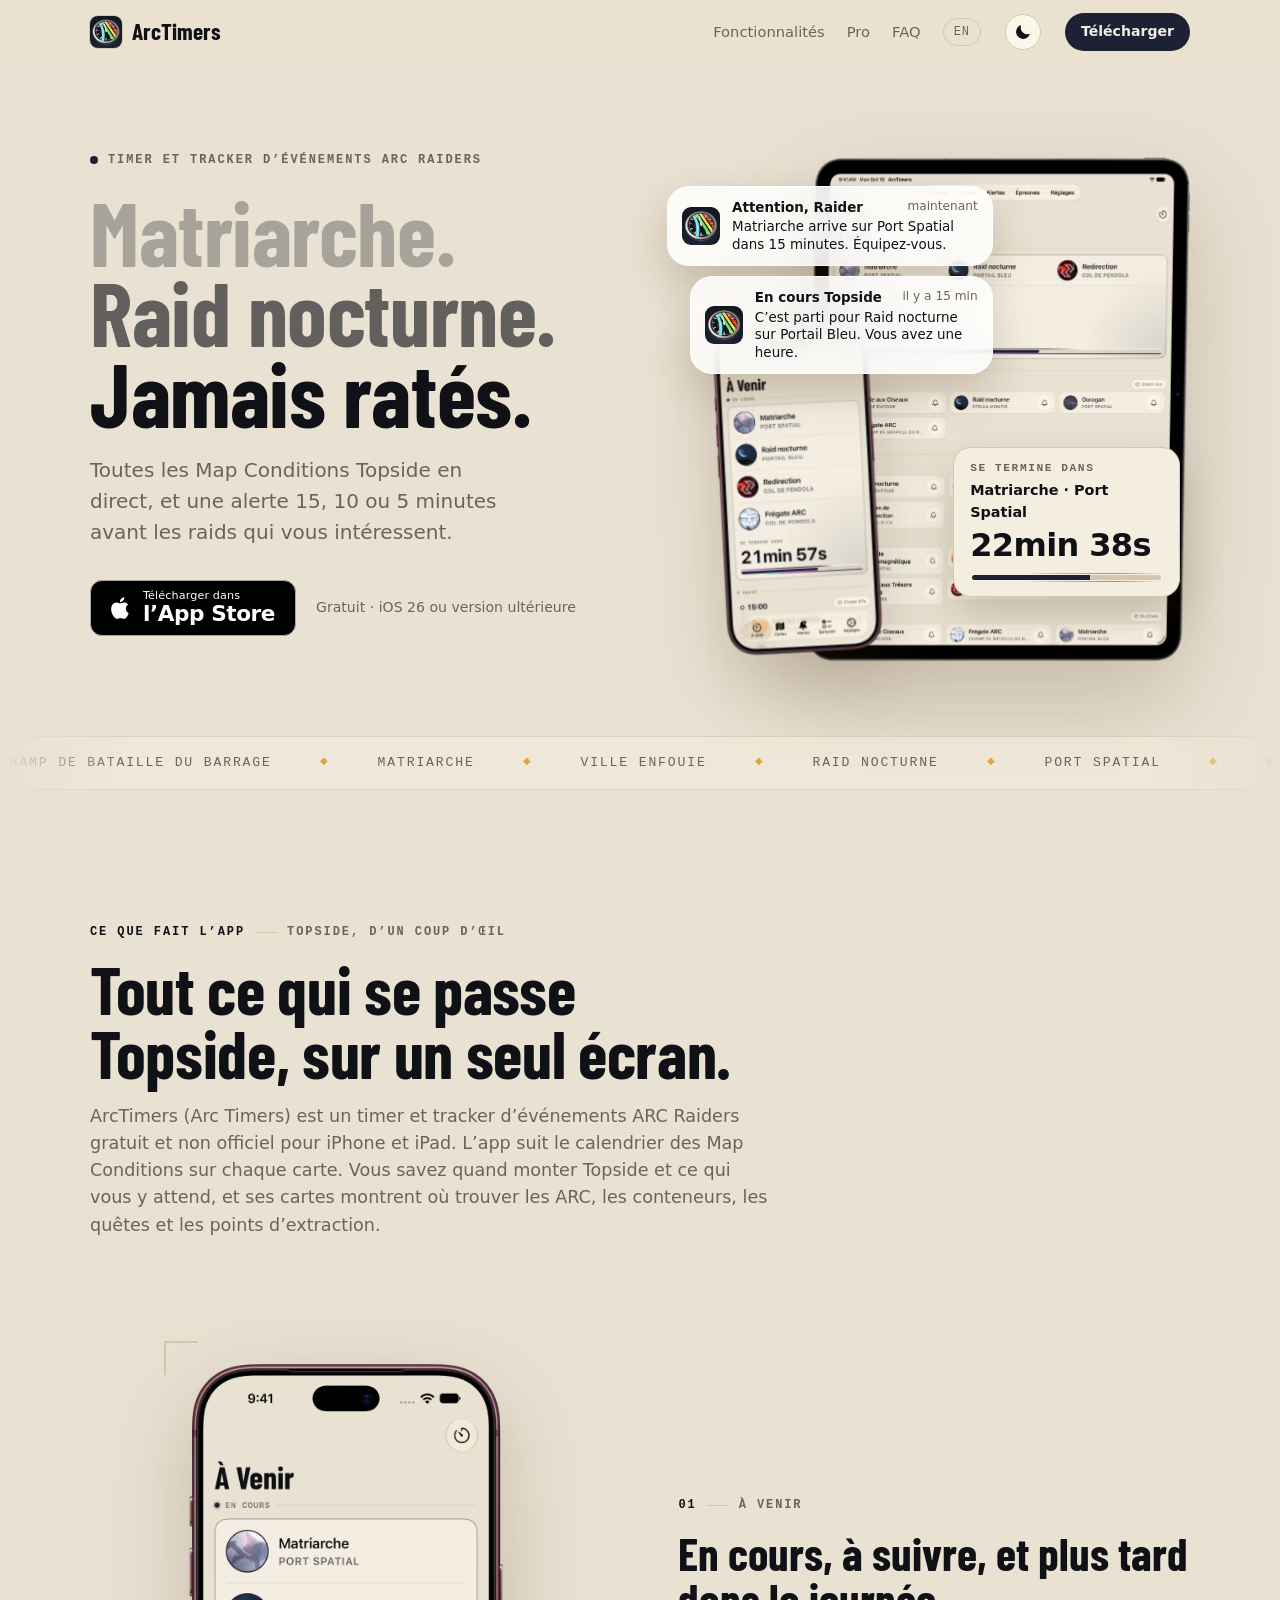
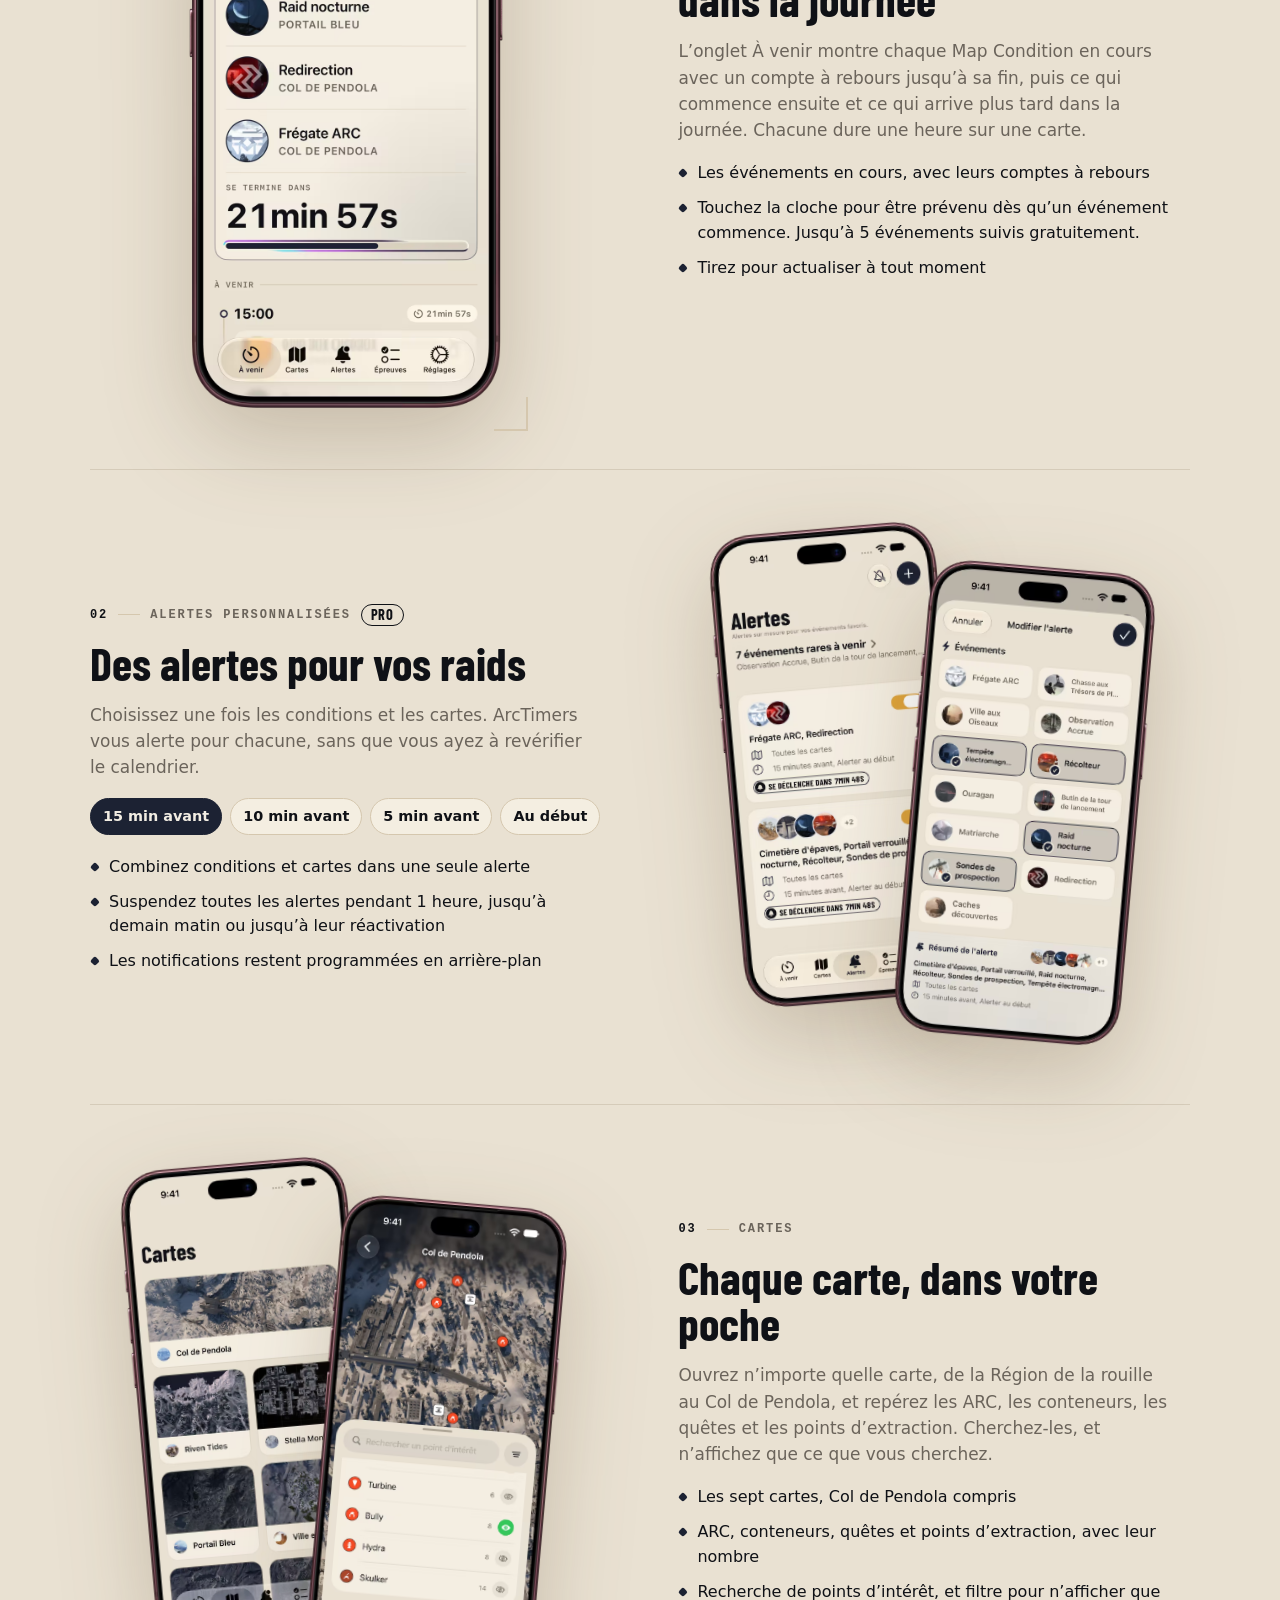
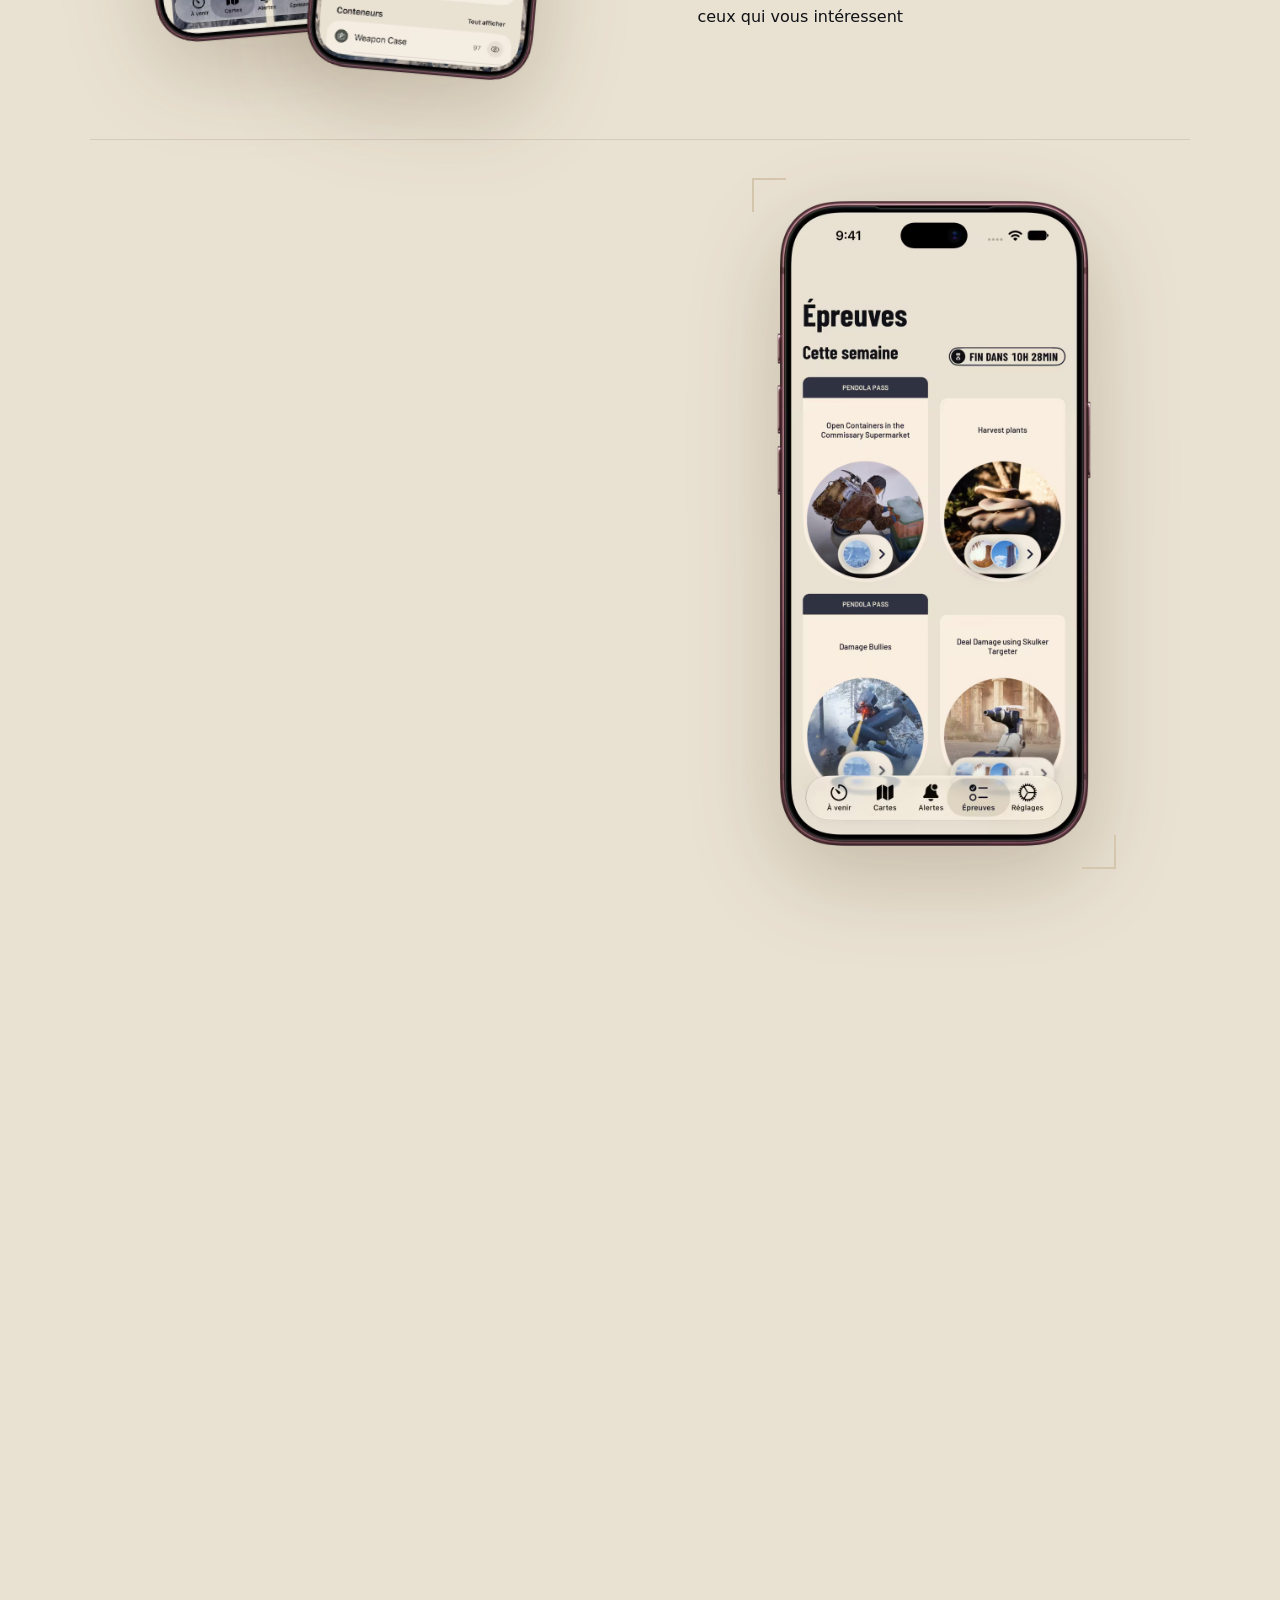
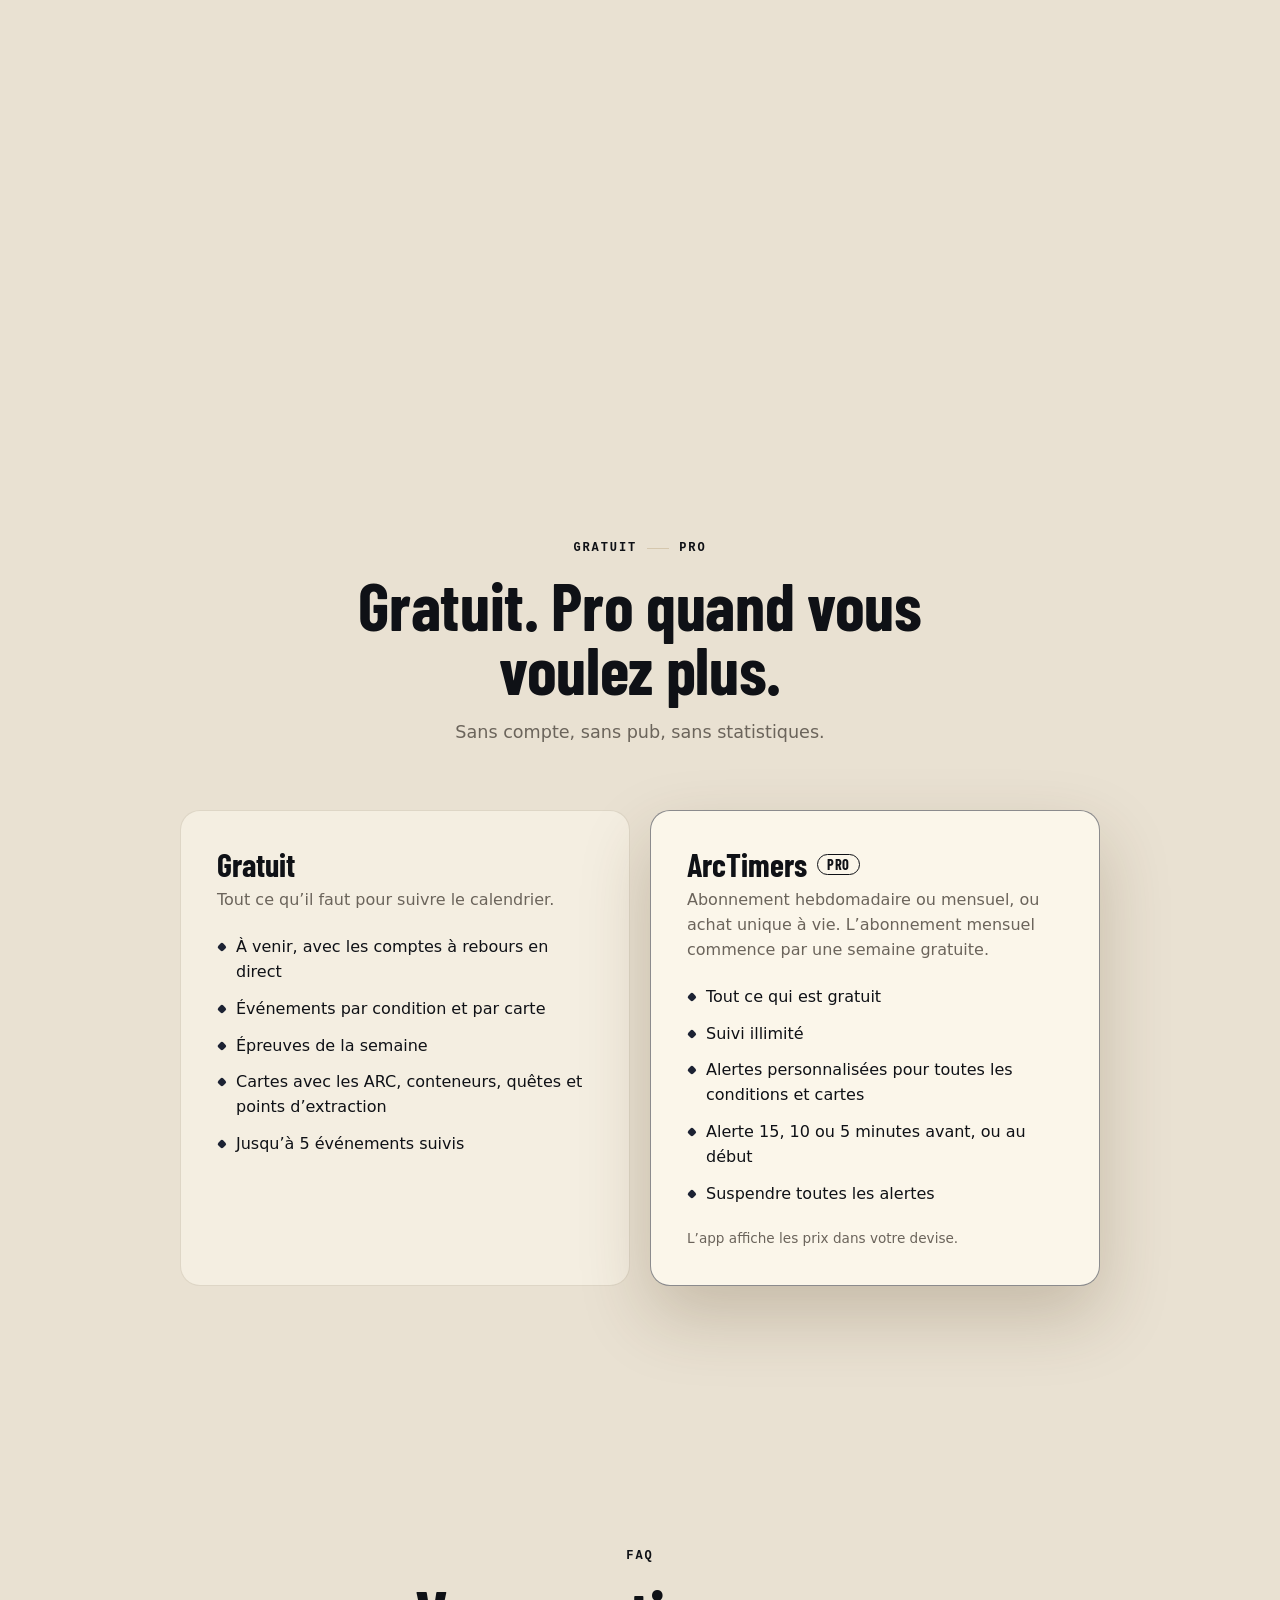
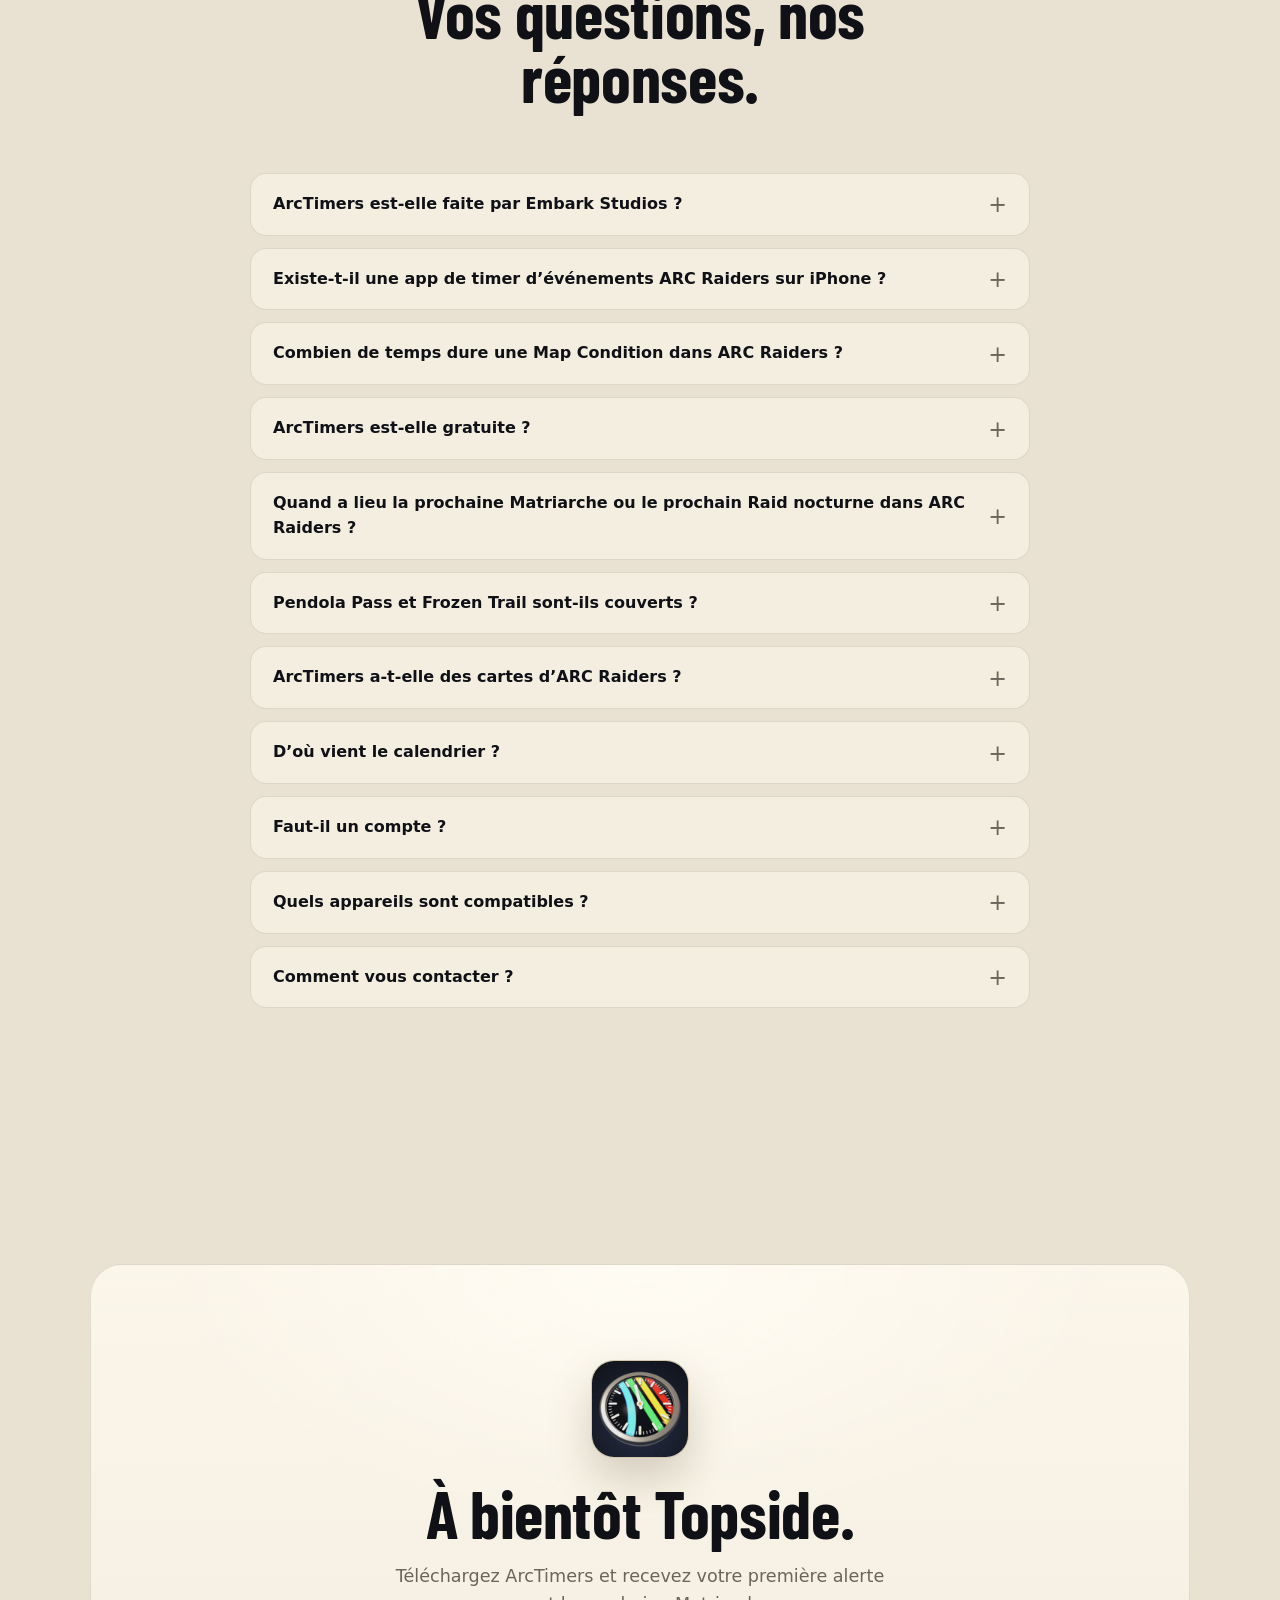
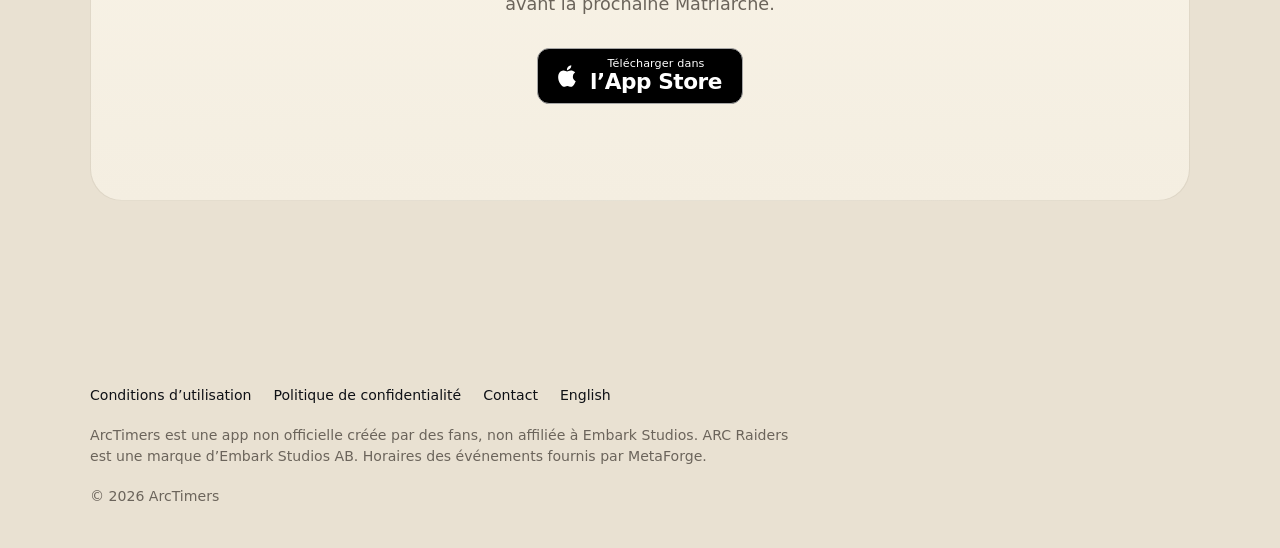
==== commit db373ed9: "Slide FAQ answers open and shut, add section links under the header on phones, and soften the header" ====
--- a/fr/index.html
+++ b/fr/index.html
@@ -229,6 +229,11 @@
             <a class="btn btn-accent" href="https://apps.apple.com/app/apple-store/id6758253513?pt=120827598&amp;ct=website-header&amp;mt=8">Télécharger</a>
         </div>
     </header>
+    <nav class="mobile-nav" aria-label="Sections">
+        <a href="#features">Fonctionnalités</a>
+        <a href="#pro">Pro</a>
+        <a href="#faq">FAQ</a>
+    </nav>
 
     <main id="main">
         <section class="hero">
--- a/assets/site.css
+++ b/assets/site.css
@@ -80,7 +80,7 @@
 
 img, video { display: block; max-width: 100%; height: auto; }
 a { color: var(--accent); text-decoration-thickness: 1px; text-underline-offset: 3px; }
-a:hover { color: var(--muted); }
+a:hover { text-decoration-thickness: 2px; }
 :focus-visible { outline: 2px solid var(--accent); outline-offset: 3px; border-radius: 6px; }
 
 .wrap {
@@ -111,10 +111,10 @@
     background: var(--header);
     backdrop-filter: saturate(160%) blur(18px);
     -webkit-backdrop-filter: saturate(160%) blur(18px);
-    border-bottom: 1px solid transparent;
-    transition: border-color .3s;
-}
-.site-header.scrolled { border-bottom-color: var(--line); }
+    transition: box-shadow .3s;
+}
+/* A soft shadow, not a hairline, once content slides under the header. */
+.site-header.scrolled { box-shadow: 0 10px 24px -18px var(--shadow); }
 .site-header .wrap {
     display: flex;
     align-items: center;
@@ -194,7 +194,7 @@
 /* Lifts only where there's a real hover: on touch, :hover sticks after the tap.
    Every button shrinks on press instead, the moment the finger lands. */
 @media (hover: hover) {
-    .theme-toggle:hover { transform: translateY(-1px); }
+    .theme-toggle:hover { background: var(--surface); }
     .btn-accent:hover { box-shadow: 0 8px 26px var(--shadow); transform: translateY(-1px); }
     .appstore:hover { box-shadow: 0 10px 30px var(--shadow); transform: translateY(-2px); }
 }
@@ -204,10 +204,21 @@
 }
 .faq summary:active { color: var(--muted); }
 
+/* On phones the section links move to a row under the header that scrolls away with the page. */
+.mobile-nav { display: none; }
 @media (max-width: 760px) {
     .site-nav a:not(.lang) { display: none; }
     .site-header .wrap { gap: 12px; }
     .site-nav { gap: 12px; }
+    .mobile-nav {
+        display: flex;
+        justify-content: center;
+        gap: 28px;
+        padding: 10px var(--gutter);
+        border-bottom: 1px solid var(--line);
+    }
+    .mobile-nav a { color: var(--muted); text-decoration: none; font-size: 0.92rem; }
+    .mobile-nav a:active { color: var(--text); }
 }
 @media (max-width: 380px) {
     .site-header .wrap { gap: 8px; }
@@ -630,7 +641,9 @@
     background: var(--surface);
     padding: 0 22px;
 }
-.faq details[open] { border-color: var(--line-strong); background: var(--surface-2); }
+/* .closing: site.js keeps the answer open while it slides shut, but it already looks closed. */
+.faq details[open]:not(.closing) { border-color: var(--line-strong); background: var(--surface-2); }
+.faq details { transition: background .3s, border-color .3s; }
 .faq summary {
     cursor: pointer;
     list-style: none;
@@ -650,7 +663,7 @@
     font-weight: 400;
     transition: rotate .2s;
 }
-.faq details[open] summary::after { rotate: 45deg; }
+.faq details[open]:not(.closing) summary::after { rotate: 45deg; }
 .faq details p { color: var(--muted); margin: 0 0 18px; }
 
 /* ---------- Final CTA ---------- */
@@ -679,7 +692,7 @@
 .site-footer .wrap { display: grid; gap: 18px; }
 .site-footer nav { display: flex; flex-wrap: wrap; gap: 8px 22px; }
 .site-footer nav a { color: var(--text); text-decoration: none; }
-.site-footer nav a:hover { color: var(--muted); }
+.site-footer nav a:hover { text-decoration: underline; }
 .site-footer p { margin: 0; max-width: 80ch; }
 
 /* ---------- Legal pages ---------- */
@@ -801,7 +814,7 @@
     .site-header, .notif { backdrop-filter: none; -webkit-backdrop-filter: none; }
 }
 @media (prefers-contrast: more) {
-    .site-header { background: var(--bg); border-bottom-color: var(--line-strong); }
+    .site-header { background: var(--bg); border-bottom: 1px solid var(--line-strong); }
     .notif { background: var(--surface-2); border-color: var(--line-strong); }
     .site-header, .notif { backdrop-filter: none; -webkit-backdrop-filter: none; }
 }
